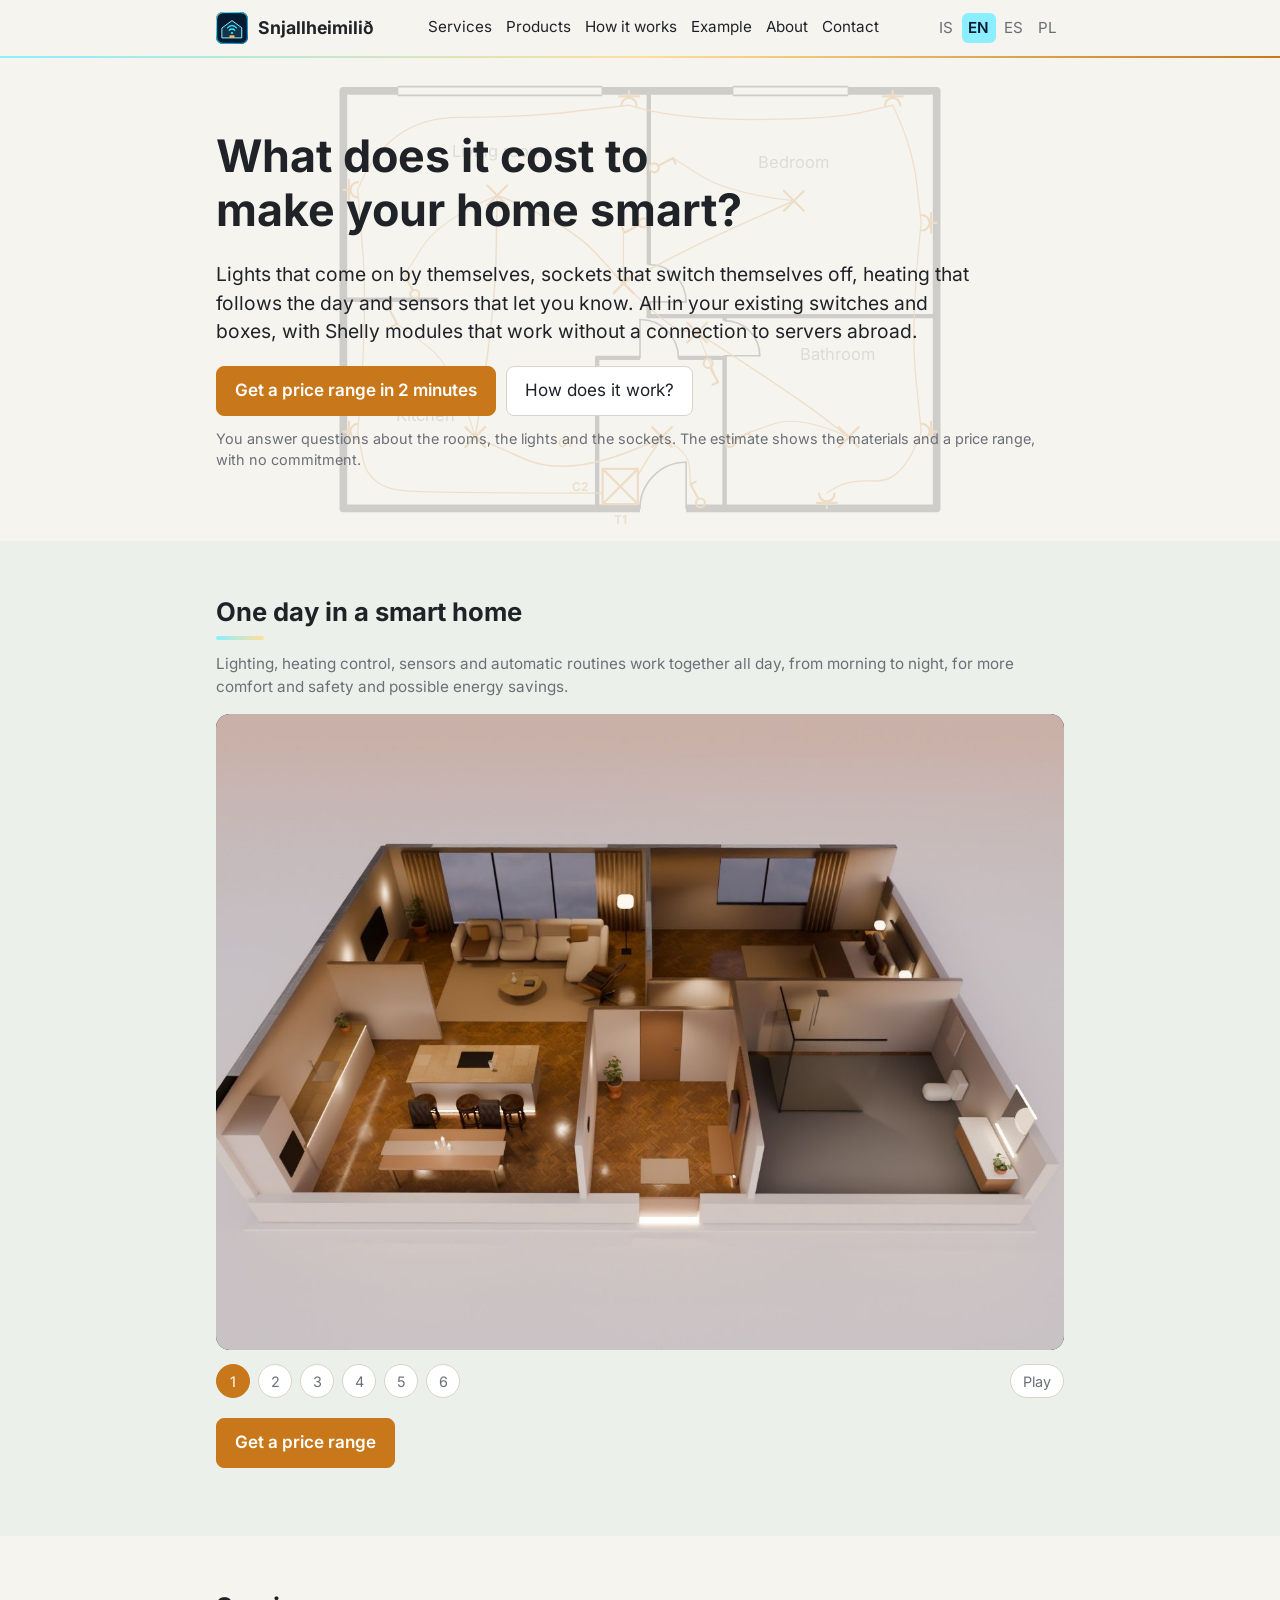
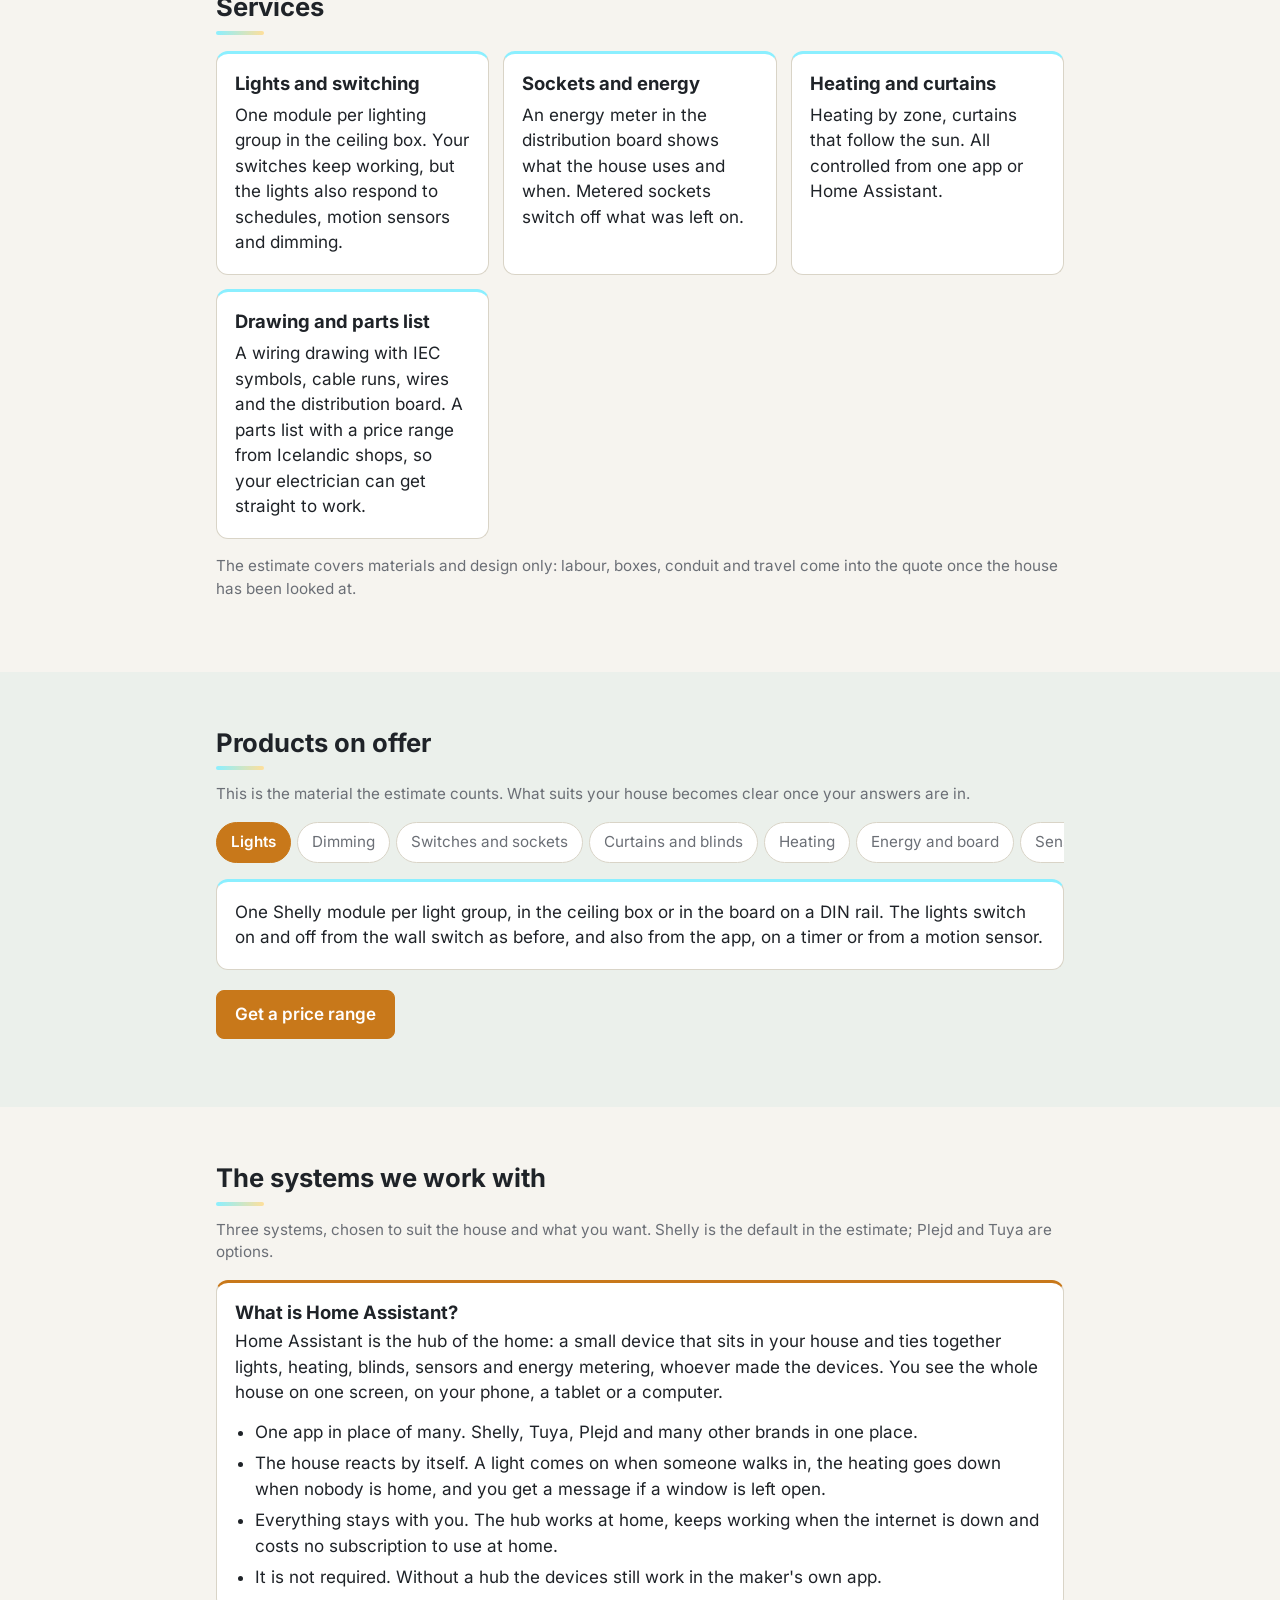
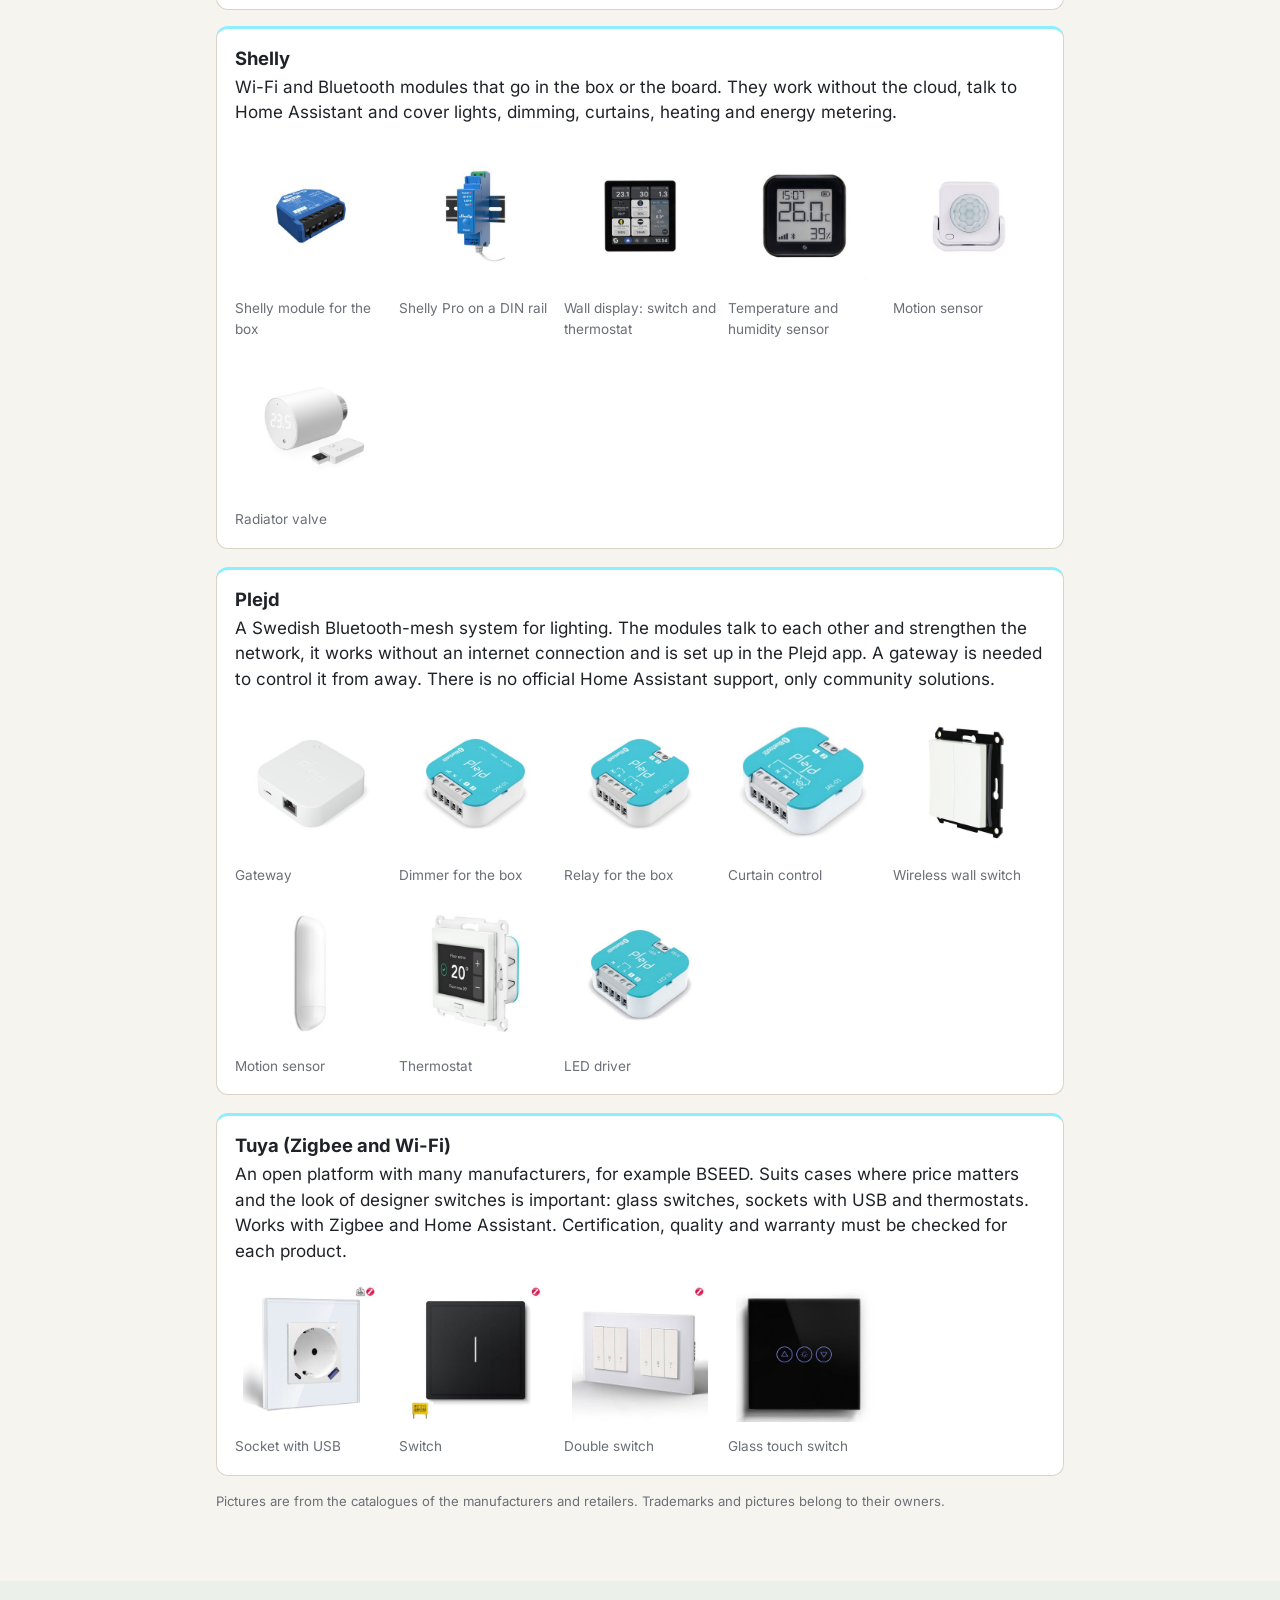
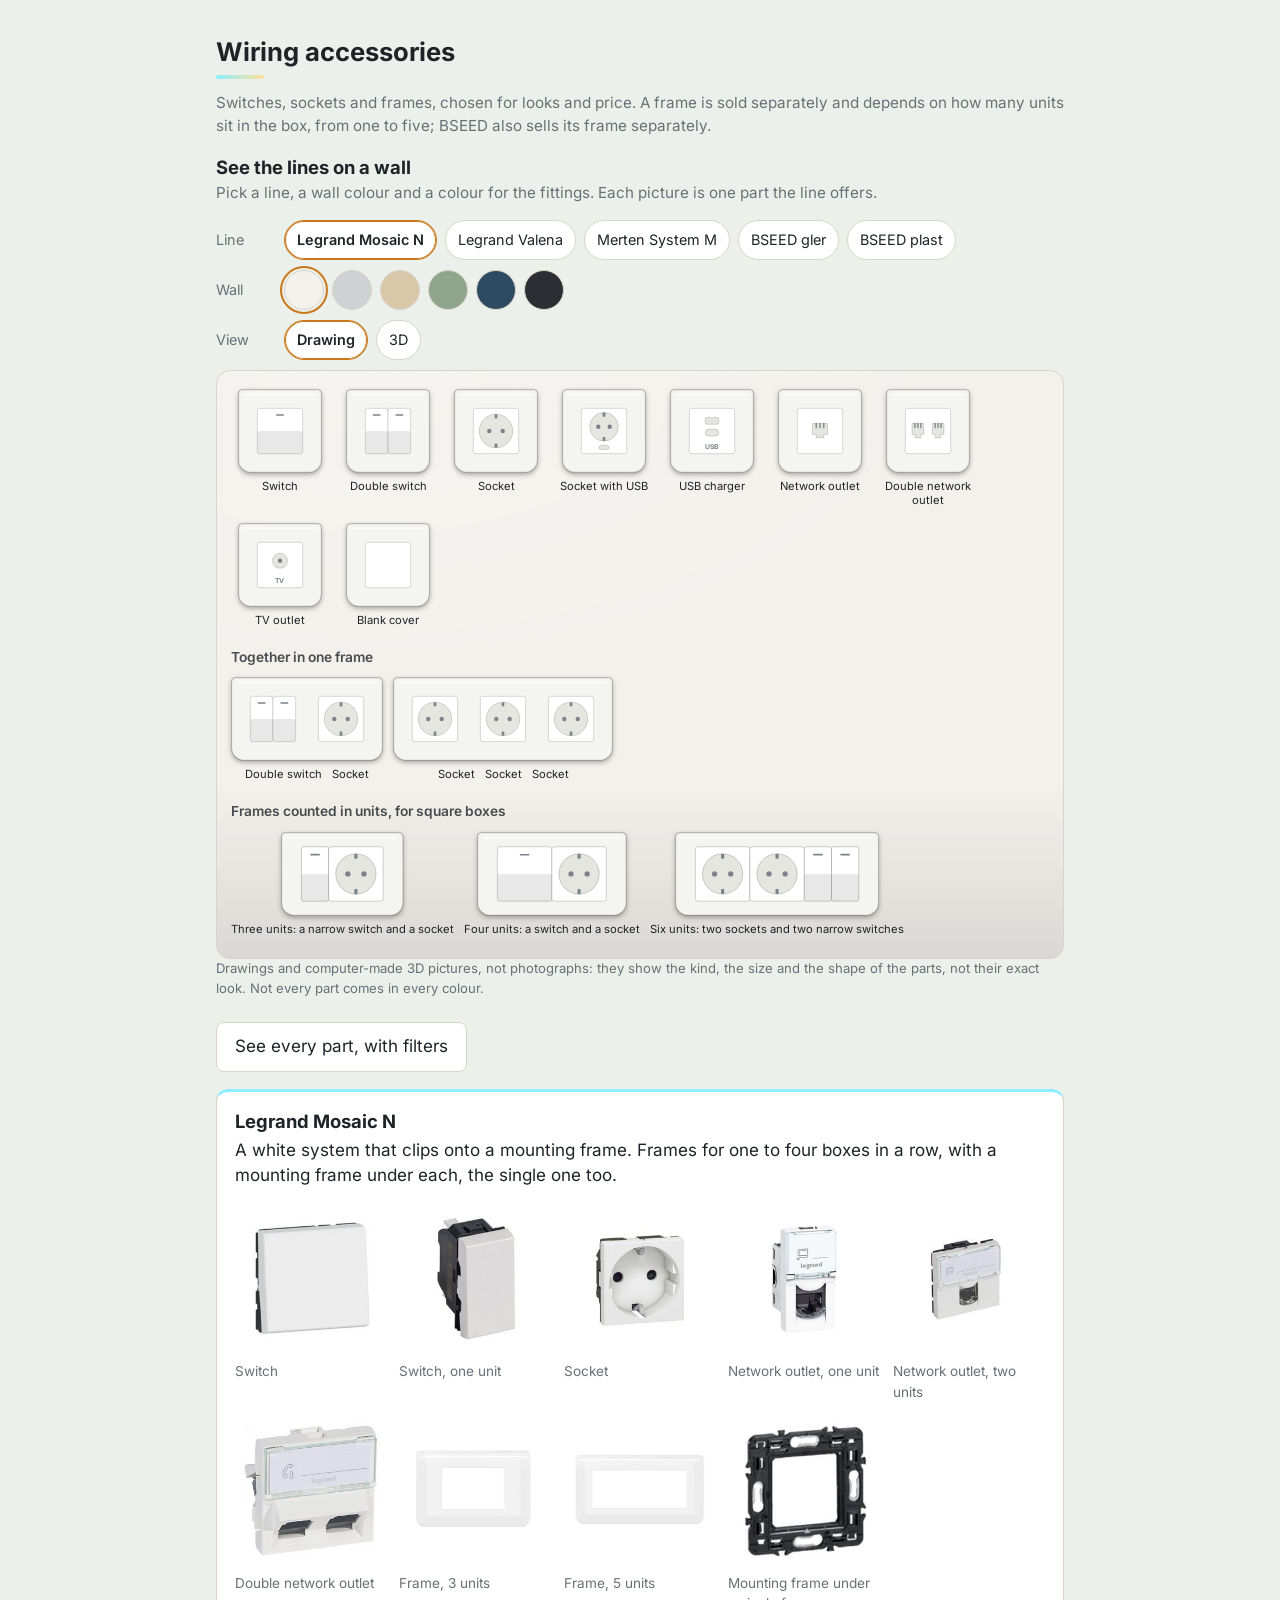
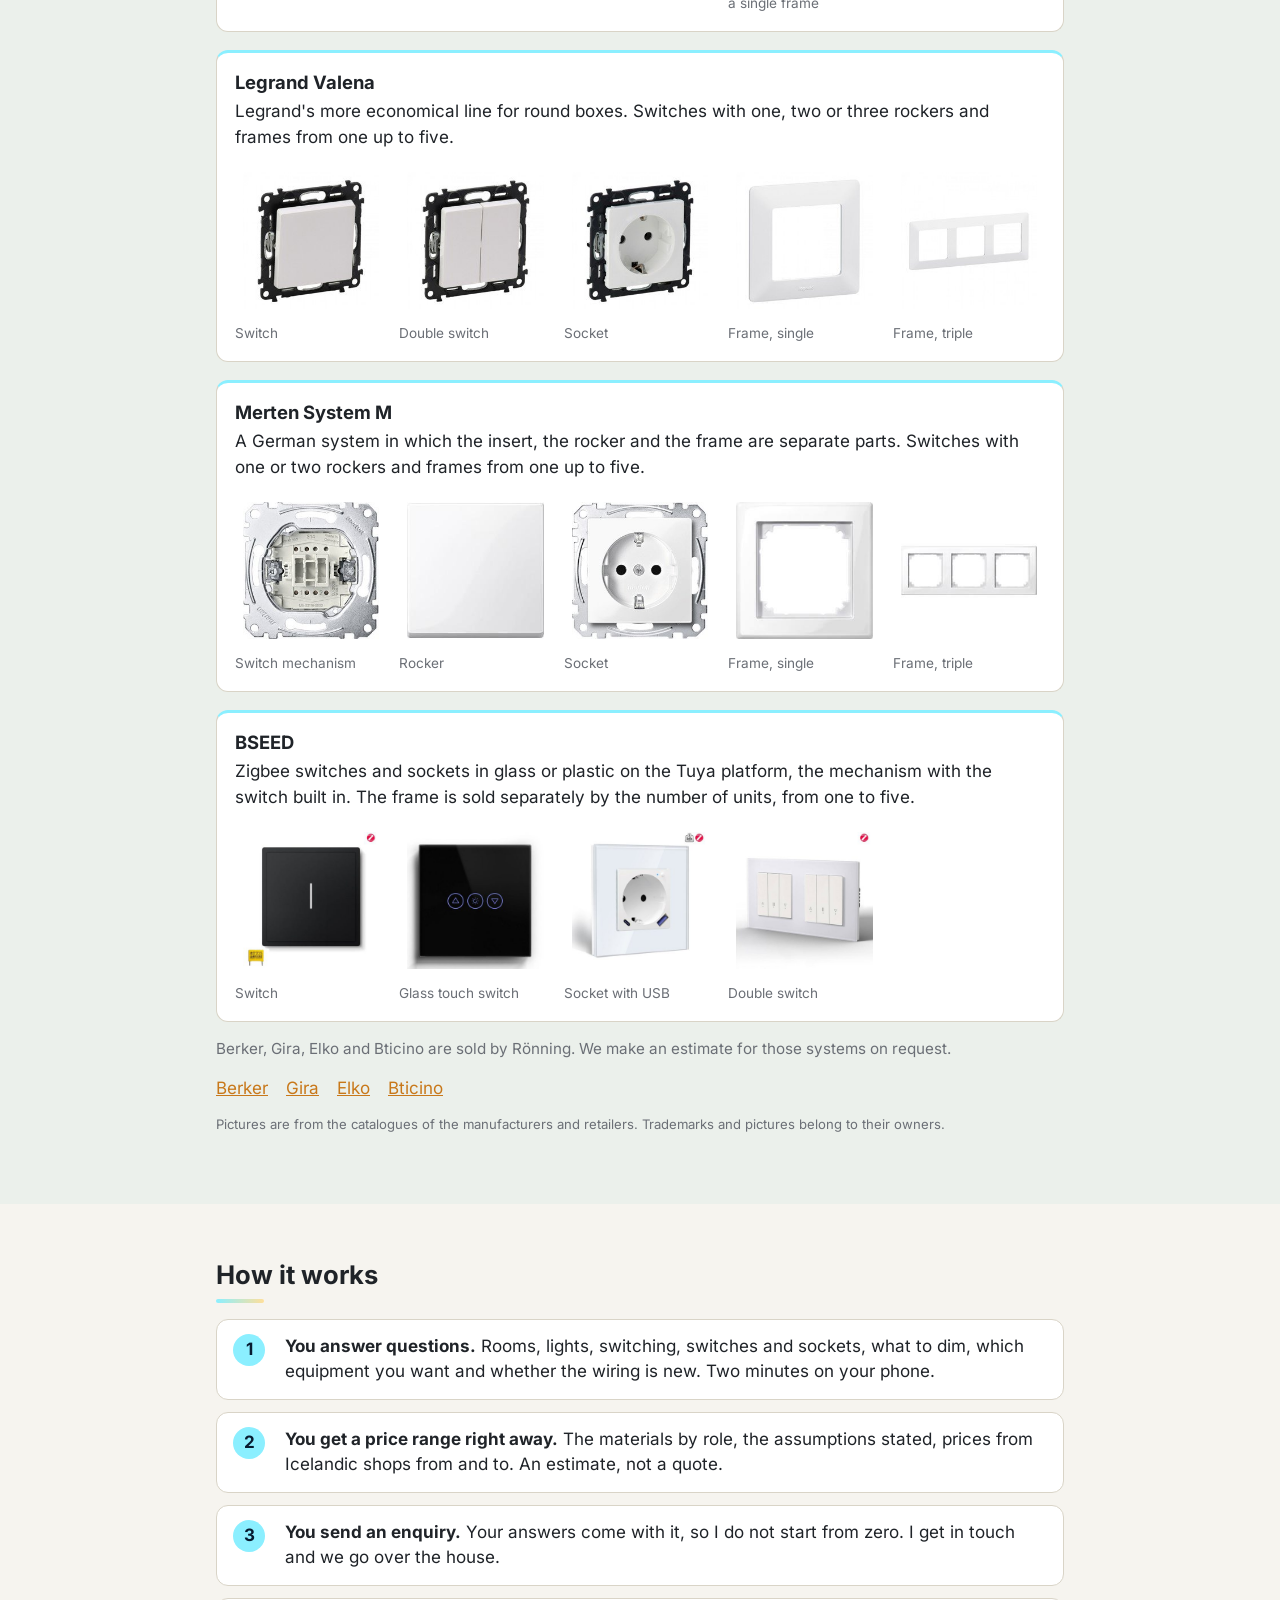
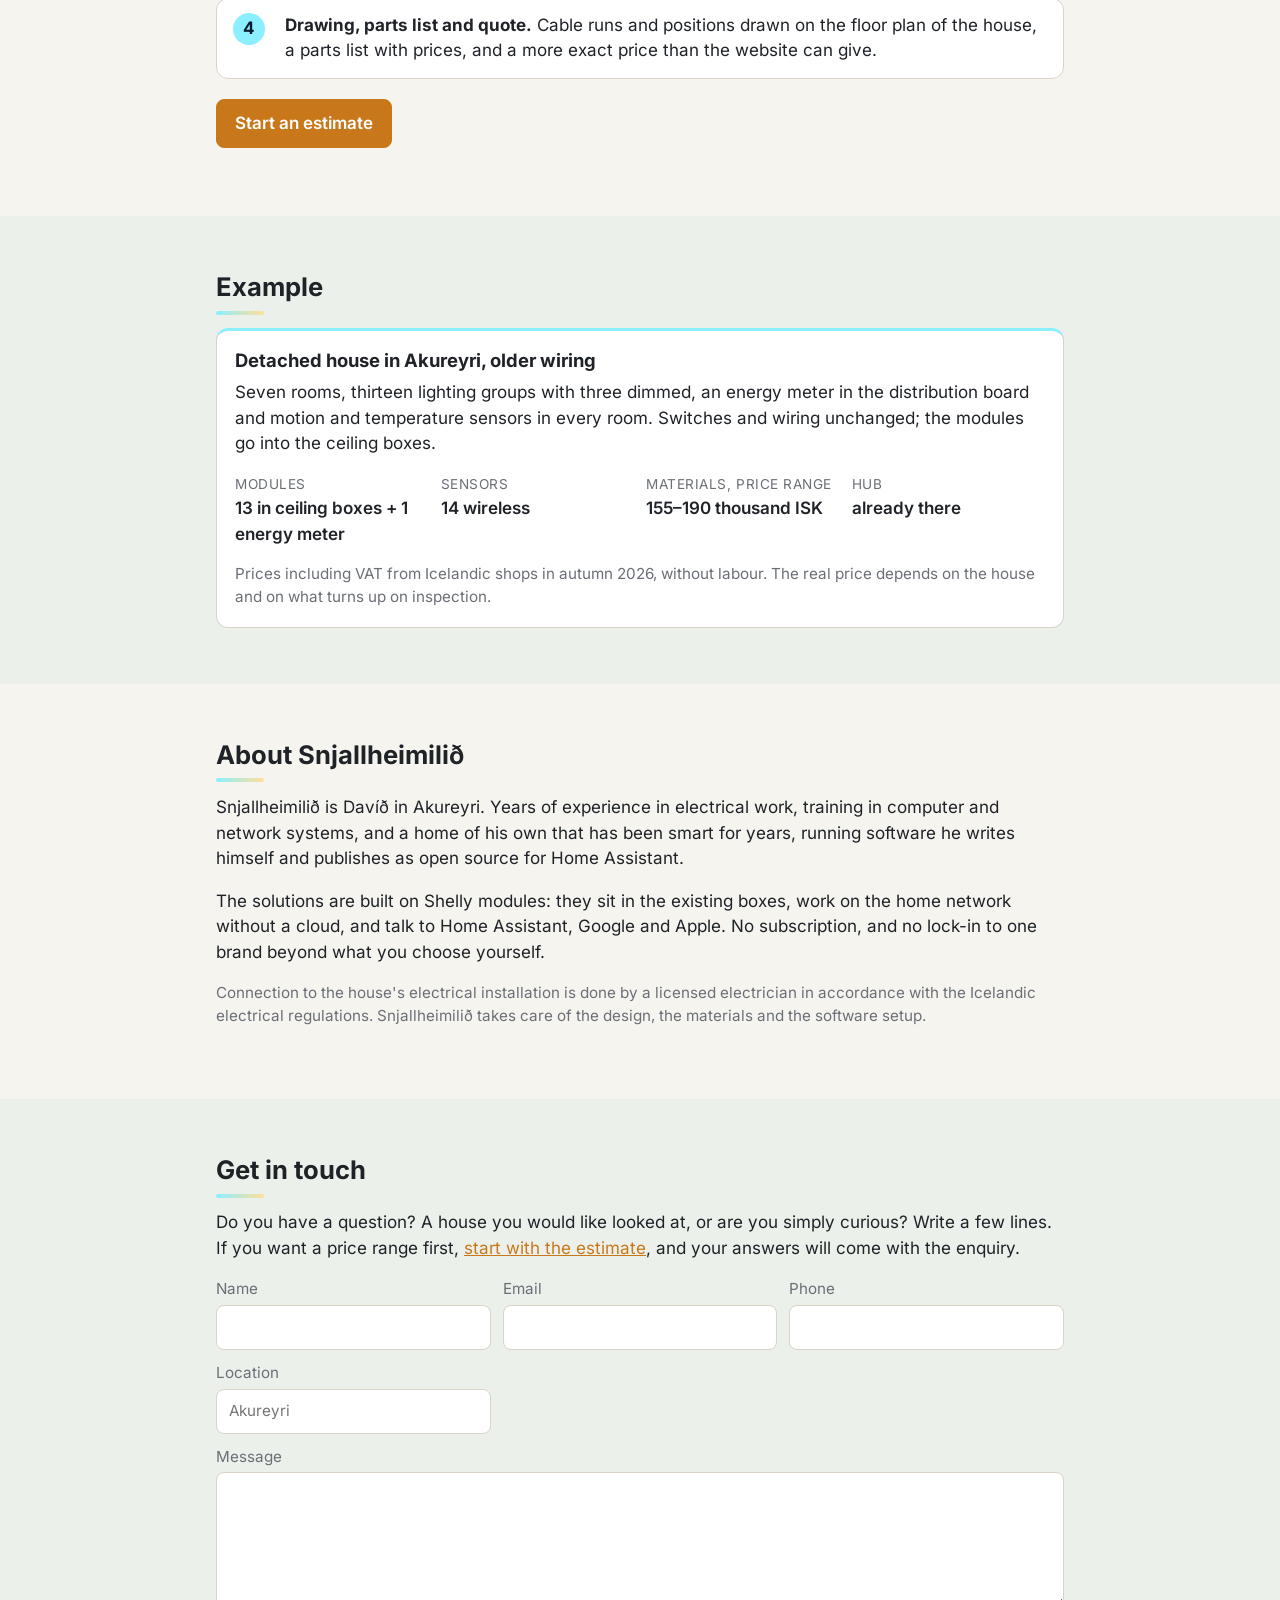
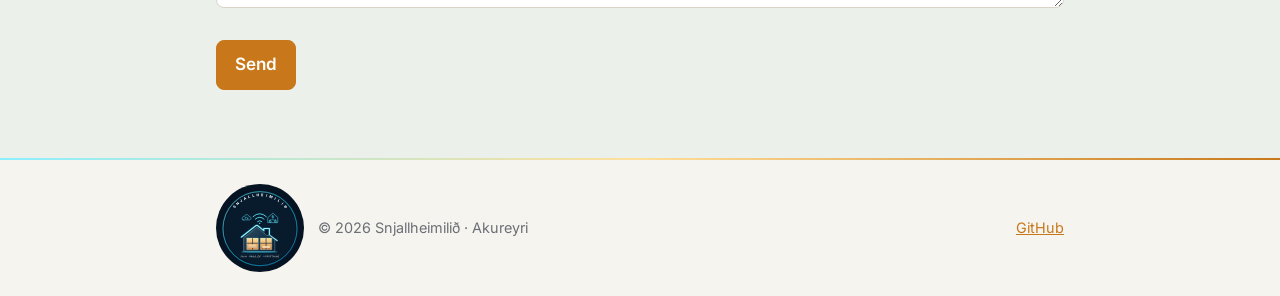
==== en/index.html @ b561b879 "Merge pull request #4 from TheIcelandicguy/feat/product-page A product page: every part of the fitti" ====
<!doctype html>
<html lang="en">
<head>
<meta charset="utf-8">
<meta name="viewport" content="width=device-width, initial-scale=1, viewport-fit=cover">
<title>Snjallheimilið – smart homes in Akureyri</title>
<meta name="description" content="Snjallheimilið: lights, sockets, heating and sensors that work together. Answer a few questions and get a price range for the materials right away; drawing, parts list and quote to follow.">
<meta property="og:title" content="Snjallheimilið">
<meta property="og:description" content="What does a smart home cost? Get a price range for the materials in two minutes.">
<meta property="og:type" content="website">
<link rel="alternate" hreflang="is" href="https://xn--snjallheimili-gkb.is/">
<link rel="alternate" hreflang="en" href="https://xn--snjallheimili-gkb.is/en/">
<link rel="alternate" hreflang="es" href="https://xn--snjallheimili-gkb.is/es/">
<link rel="alternate" hreflang="pl" href="https://xn--snjallheimili-gkb.is/pl/">
<link rel="alternate" hreflang="x-default" href="https://xn--snjallheimili-gkb.is/">
<link rel="icon" href="../favicon.svg" type="image/svg+xml">
<link rel="apple-touch-icon" href="../img/apple-touch-icon.png">
<link rel="preload" href="../fonts/inter.woff2" as="font" type="font/woff2" crossorigin>
<link rel="stylesheet" href="../site.css">
</head>
<body>
<header class="top">
  <div class="wrap bar">
    <a class="brand" href="#"><img src="../favicon.svg" width="32" height="32" alt="">Snjallheimilið</a>
    <nav>
      <a href="#thjonusta">Services</a>
      <a href="#vorur">Products</a>
      <a href="#ferli">How it works</a>
      <a href="#daemi">Example</a>
      <a href="#um">About</a>
      <a href="#samband">Contact</a>
    </nav>
    <nav class="lang" aria-label="Language"><a href="../" lang="is" title="Íslenska">IS</a><a href="../en/" lang="en" title="English">EN</a><a href="../es/" lang="es" title="Español">ES</a><a href="../pl/" lang="pl" title="Polski">PL</a></nav>
  </div>
</header>

<main>
<section class="hero">
  <svg class="intro" viewBox="0 0 600 440" preserveAspectRatio="xMidYMid meet" aria-hidden="true" focusable="false">
    <path class="w o" d="M30 30H570V410H30Z"/>
    <path class="w i" d="M308 30V235"/>
    <path class="w i" d="M308 235H570"/>
    <path class="w i" d="M30 220H115"/>
    <path class="w i" d="M261 410V273"/>
    <path class="w i" d="M261 273H377"/>
    <path class="w i" d="M377 410V235"/>
    <path class="cut" d="M80 30H265"/>
    <path class="win" d="M80 26H265M80 34H265"/>
    <path class="cut" d="M385 30H489"/>
    <path class="win" d="M385 26H489M385 34H489"/>
    <path class="cut" d="M300 410H342"/>
    <path class="door" d="M342 410V368"/>
    <path class="door" d="M342 368A42 42 0 0 0 300 410"/>
    <path class="cut" d="M300 273H335"/>
    <path class="door" d="M300 273V238"/>
    <path class="door" d="M300 238A35 35 0 0 1 335 273"/>
    <path class="cut" d="M308 188V222"/>
    <path class="door" d="M308 222H342"/>
    <path class="door" d="M342 222A34 34 0 0 0 308 188"/>
    <path class="cut" d="M377 239V271"/>
    <path class="door" d="M377 271H409"/>
    <path class="door" d="M409 271A32 32 0 0 0 377 239"/>
    <text class="rn" x="170" y="90">Living room</text>
    <text class="rn" x="105" y="330">Kitchen</text>
    <text class="rn" x="440" y="100">Bedroom</text>
    <text class="rn" x="480" y="275">Bathroom</text>
    <text class="rn" x="318" y="305">Hall</text>
    <path class="e" d="M266 374H298V406H266ZM266 374L298 406M298 374L266 406"/>
    <text class="gr" x="282" y="424">T1</text>
    <text class="gr" x="232" y="354">C1</text>
    <path class="run" d="M298 380Q306 366 313 356L320 345"/>
    <path class="e" d="M311 336L329 354M329 336L311 354"/>
    <path class="run s" d="M320 345Q344 358 345 372L346 387"/>
    <path class="e" d="M355 405m-4.05 0a4.05 4.05 0 1 0 8.1 0a4.05 4.05 0 1 0 -8.1 0M353.2 401.4L346.0 387.9L350.9 385.6"/>
    <path class="run" d="M320 345Q240 385 195 365L150 345"/>
    <path class="e" d="M141 336L159 354M159 336L141 354"/>
    <path class="run s" d="M150 345Q132 281 106 262L79 242"/>
    <path class="e" d="M70 225m-4.05 0a4.05 4.05 0 1 0 8.1 0a4.05 4.05 0 1 0 -8.1 0M71.8 228.6L79.0 242.1L74.0 244.3"/>
    <path class="run" d="M150 345Q168 235 169 180L170 125"/>
    <path class="e" d="M161 116L179 134M179 116L161 134"/>
    <path class="run s" d="M170 125Q117 148 102 172L86 197"/>
    <path class="e" d="M95 215m-4.05 0a4.05 4.05 0 1 0 8.1 0a4.05 4.05 0 1 0 -8.1 0M93.2 211.4L86.0 197.9L91.0 195.7"/>
    <path class="run" d="M170 125Q235 150 260 178L285 205"/>
    <path class="e" d="M276 196L294 214M294 196L276 214"/>
    <path class="run s" d="M285 205L285 159"/>
    <path class="e" d="M303 150m-4.05 0a4.05 4.05 0 1 0 8.1 0a4.05 4.05 0 1 0 -8.1 0M299.4 151.8L285.9 159.0L283.6 154.1"/>
    <path class="run" d="M285 205Q335 178 365 164Q395 150 418 140L440 130"/>
    <path class="e" d="M431 121L449 139M449 121L431 139"/>
    <path class="run s" d="M440 130Q380 123 355 107L330 91"/>
    <path class="e" d="M313 100m-4.05 0a4.05 4.05 0 1 0 8.1 0a4.05 4.05 0 1 0 -8.1 0M316.6 98.2L330.1 91.0L332.4 96.0"/>
    <path class="run" d="M285 205Q325 245 338 248L352 250"/>
    <path class="e" d="M343 241L361 259M361 241L343 259"/>
    <path class="run s" d="M352 250L371 295"/>
    <path class="e" d="M362 278m-4.05 0a4.05 4.05 0 1 0 8.1 0a4.05 4.05 0 1 0 -8.1 0M363.8 281.6L371.0 295.1L366.1 297.4"/>
    <path class="run" d="M352 250Q430 300 460 322L490 345"/>
    <path class="e" d="M481 336L499 354M499 336L481 354"/>
    <path class="run s" d="M490 345Q445 325 422 333L399 341"/>
    <path class="e" d="M382 350m-4.05 0a4.05 4.05 0 1 0 8.1 0a4.05 4.05 0 1 0 -8.1 0M385.6 348.2L399.1 341.0L401.4 345.9"/>
    <text class="gr" x="246" y="394">C2</text>
    <path class="run k" d="M266 396Q120 396 87 394Q54 392 48 366L43 340"/>
    <path class="e" d="M30 340L35 340M35.0 330.9L35.0 349.1M43.4 333.0A7 7 0 0 0 43.4 347.0"/>
    <path class="run k" d="M43 340Q52 240 48 180L43 120"/>
    <path class="e" d="M30 120L35 120M35.0 110.9L35.0 129.1M43.4 113.0A7 7 0 0 0 43.4 127.0"/>
    <path class="run k" d="M43 120Q70 54 135 54Q200 54 245 48L290 43"/>
    <path class="e" d="M290 30L290 35M299.1 35.0L280.9 35.0M297.0 43.4A7 7 0 0 0 283.0 43.4"/>
    <path class="run k" d="M290 43Q330 56 400 56Q470 56 500 50L530 43"/>
    <path class="e" d="M530 30L530 35M539.1 35.0L520.9 35.0M537.0 43.4A7 7 0 0 0 523.0 43.4"/>
    <path class="run k" d="M530 43Q548 80 552 115L556 150"/>
    <path class="e" d="M570 150L565 150M565.0 159.1L565.0 140.9M556.6 157.0A7 7 0 0 0 556.6 143.0"/>
    <path class="run k" d="M556 150Q546 240 551 290L556 340"/>
    <path class="e" d="M570 340L565 340M565.0 349.1L565.0 330.9M556.6 347.0A7 7 0 0 0 556.6 333.0"/>
    <path class="run k" d="M556 340Q540 386 515 385Q490 384 480 390L470 396"/>
    <path class="e" d="M470 410L470 405M460.9 405.0L479.1 405.0M463.0 396.6A7 7 0 0 0 477.0 396.6"/>
  </svg>
  <div class="wrap">
    <h1>What does it cost to make your home smart?</h1>
    <p class="lede">Lights that come on by themselves, sockets that switch themselves off, heating that follows the day and sensors that let you know. All in your existing switches and boxes, with Shelly modules that work without a connection to servers abroad.</p>
    <div class="cta">
      <a class="btn primary" data-aetlun href="#">Get a price range in 2 minutes</a>
      <a class="btn" href="#dagur">How does it work?</a>
    </div>
    <p class="fine">You answer questions about the rooms, the lights and the sockets. The estimate shows the materials and a price range, with no commitment.</p>
  </div>
</section>

<section id="dagur" class="alt">
  <div class="wrap">
    <h2>One day in a smart home</h2>
    <p class="muted">Lighting, heating control, sensors and automatic routines work together all day, from morning to night, for more comfort and safety and possible energy savings.</p>
    <div class="dagur">
      <video src="../video/einn-dagur.en.mp4" poster="../img/einn-dagur.jpg" width="1280" height="960" muted playsinline loop preload="metadata" aria-label="A short film of one day in a smart home: the alarm clock rings and the kitchen light comes on, every light goes off when you leave, the floor heating keeps the house warm in the cold, the lights come on when you get home, the living room dims in the evening and the water sensor keeps watch at night."></video>
      <p class="dline" hidden><b></b> <span></span></p>
      <div class="dots" aria-label="Scenes">
        <button type="button" data-go="0" aria-label="The alarm rings">1</button><button type="button" data-go="13" aria-label="Leaving">2</button><button type="button" data-go="26" aria-label="Nobody home">3</button><button type="button" data-go="36" aria-label="Coming home">4</button><button type="button" data-go="46" aria-label="Evening comes">5</button><button type="button" data-go="55" aria-label="Night">6</button>
        <button type="button" class="play" data-play>Play</button>
      </div>
    </div>
    <div class="cta"><a class="btn primary" data-aetlun href="#">Get a price range</a></div>
  </div>
</section>

<section id="thjonusta">
  <div class="wrap">
    <h2>Services</h2>
    <div class="cards">
      <article class="card">
        <h3>Lights and switching</h3>
        <p>One module per lighting group in the ceiling box. Your switches keep working, but the lights also respond to schedules, motion sensors and dimming.</p>
      </article>
      <article class="card">
        <h3>Sockets and energy</h3>
        <p>An energy meter in the distribution board shows what the house uses and when. Metered sockets switch off what was left on.</p>
      </article>
      <article class="card">
        <h3>Heating and curtains</h3>
        <p>Heating by zone, curtains that follow the sun. All controlled from one app or Home Assistant.</p>
      </article>
      <article class="card">
        <h3>Drawing and parts list</h3>
        <p>A wiring drawing with IEC symbols, cable runs, wires and the distribution board. A parts list with a price range from Icelandic shops, so your electrician can get straight to work.</p>
      </article>
    </div>
    <p class="muted">The estimate covers materials and design only: labour, boxes, conduit and travel come into the quote once the house has been looked at.</p>
  </div>
</section>

<section id="vorur" class="alt">
  <div class="wrap">
    <h2>Products on offer</h2>
    <p class="muted">This is the material the estimate counts. What suits your house becomes clear once your answers are in.</p>
    <div class="vtabs">
      <div class="tablist" role="tablist" aria-label="Product categories"><button type="button" role="tab" id="t-ljos" aria-controls="p-ljos" aria-selected="true">Lights</button><button type="button" role="tab" id="t-dimmun" aria-controls="p-dimmun">Dimming</button><button type="button" role="tab" id="t-rofar" aria-controls="p-rofar">Switches and sockets</button><button type="button" role="tab" id="t-gluggatjold" aria-controls="p-gluggatjold">Curtains and blinds</button><button type="button" role="tab" id="t-hiti" aria-controls="p-hiti">Heating</button><button type="button" role="tab" id="t-orka" aria-controls="p-orka">Energy and board</button><button type="button" role="tab" id="t-skynjarar" aria-controls="p-skynjarar">Sensors</button><button type="button" role="tab" id="t-led" aria-controls="p-led">LED strips</button><button type="button" role="tab" id="t-stjorn" aria-controls="p-stjorn">Hub</button></div>
      <div role="tabpanel" id="p-ljos" aria-labelledby="t-ljos" class="panel"><p>One Shelly module per light group, in the ceiling box or in the board on a DIN rail. The lights switch on and off from the wall switch as before, and also from the app, on a timer or from a motion sensor.</p></div>
      <div role="tabpanel" id="p-dimmun" aria-labelledby="t-dimmun" class="panel"><p>A dimmer for each dimmed light group, in the ceiling box, or in the board where two groups share one module. An ordinary rocker switch only switches on and off, so dimmed groups get a spring-return push button: hold it to dim.</p></div>
      <div role="tabpanel" id="p-rofar" aria-labelledby="t-rofar" class="panel"><p>Existing switches and sockets are kept where that suits. New switches and sockets are quality designer fittings with rocker and frame. A wireless button or a Shelly i4 in the switch box switches without an extra wire.</p></div>
      <div role="tabpanel" id="p-gluggatjold" aria-labelledby="t-gluggatjold" class="panel"><p>One module per motorised window. The curtains move by time or scene and can also be controlled in the app.</p></div>
      <div role="tabpanel" id="p-hiti" aria-labelledby="t-hiti" class="panel"><p>One module per heating zone, radiators or floor heating, and a thermostat in each zone: a Bluetooth temperature and humidity sensor, or a Shelly wall display, which is both a switch and a thermostat.</p></div>
      <div role="tabpanel" id="p-orka" aria-labelledby="t-orka" class="panel"><p>An energy meter in the board shows the house's consumption. The board can also hold Shelly Pro modules on a DIN rail and smart circuit breakers that can be switched off remotely and show the load. One breaker is counted per circuit.</p></div>
      <div role="tabpanel" id="p-skynjarar" aria-labelledby="t-skynjarar" class="panel"><p>Motion, temperature and humidity sensors in the rooms and sensors on the outer doors. They are wireless and talk Bluetooth to the nearest Shelly module or Bluetooth gateway.</p></div>
      <div role="tabpanel" id="p-led" aria-labelledby="t-led" class="panel"><p>COB strips in RGB, RGB with tunable white or tunable white (CCT), with a driver and a controller that handles the colours. The strips are drawn as linear lights on the plan and counted per metre.</p></div>
      <div role="tabpanel" id="p-stjorn" aria-labelledby="t-stjorn" class="panel"><p>Home Assistant, either as a small hub or a small computer, if you want everything in one place. Without a hub the modules work in the Shelly app.</p></div>
    </div>
    <div class="cta"><a class="btn primary" data-aetlun href="#">Get a price range</a></div>
  </div>
</section>

<section id="kerfi">
  <div class="wrap">
    <h2>The systems we work with</h2>
    <p class="muted">Three systems, chosen to suit the house and what you want. Shelly is the default in the estimate; Plejd and Tuya are options.</p>
    <div class="sys ha" id="home-assistant"><h3>What is Home Assistant?</h3><p>Home Assistant is the hub of the home: a small device that sits in your house and ties together lights, heating, blinds, sensors and energy metering, whoever made the devices. You see the whole house on one screen, on your phone, a tablet or a computer.</p><ul class="points"><li>One app in place of many. Shelly, Tuya, Plejd and many other brands in one place.</li><li>The house reacts by itself. A light comes on when someone walks in, the heating goes down when nobody is home, and you get a message if a window is left open.</li><li>Everything stays with you. The hub works at home, keeps working when the internet is down and costs no subscription to use at home.</li><li>It is not required. Without a hub the devices still work in the maker's own app.</li></ul></div>
    <div class="systems">
    <div class="sys"><h3>Shelly</h3><p>Wi-Fi and Bluetooth modules that go in the box or the board. They work without the cloud, talk to Home Assistant and cover lights, dimming, curtains, heating and energy metering.</p><div class="pgrid"><figure class="pfig"><div class="pimg"><img src="../img/products/shelly/relay.jpg" width="180" height="180" loading="lazy" alt="Shelly module for the box"></div><figcaption>Shelly module for the box</figcaption></figure><figure class="pfig"><div class="pimg"><img src="../img/products/shelly/pro.jpg" width="180" height="180" loading="lazy" alt="Shelly Pro on a DIN rail"></div><figcaption>Shelly Pro on a DIN rail</figcaption></figure><figure class="pfig"><div class="pimg"><img src="../img/products/shelly/display.jpg" width="180" height="180" loading="lazy" alt="Wall display: switch and thermostat"></div><figcaption>Wall display: switch and thermostat</figcaption></figure><figure class="pfig"><div class="pimg"><img src="../img/products/shelly/ht.jpg" width="180" height="180" loading="lazy" alt="Temperature and humidity sensor"></div><figcaption>Temperature and humidity sensor</figcaption></figure><figure class="pfig"><div class="pimg"><img src="../img/products/shelly/motion.jpg" width="180" height="180" loading="lazy" alt="Motion sensor"></div><figcaption>Motion sensor</figcaption></figure><figure class="pfig"><div class="pimg"><img src="../img/products/shelly/trv.jpg" width="180" height="180" loading="lazy" alt="Radiator valve"></div><figcaption>Radiator valve</figcaption></figure></div></div>
    <div class="sys"><h3>Plejd</h3><p>A Swedish Bluetooth-mesh system for lighting. The modules talk to each other and strengthen the network, it works without an internet connection and is set up in the Plejd app. A gateway is needed to control it from away. There is no official Home Assistant support, only community solutions.</p><div class="pgrid"><figure class="pfig"><div class="pimg"><img src="../img/products/plejd/gwy.jpg" width="180" height="180" loading="lazy" alt="Gateway"></div><figcaption>Gateway</figcaption></figure><figure class="pfig"><div class="pimg"><img src="../img/products/plejd/dim.jpg" width="180" height="180" loading="lazy" alt="Dimmer for the box"></div><figcaption>Dimmer for the box</figcaption></figure><figure class="pfig"><div class="pimg"><img src="../img/products/plejd/rel.jpg" width="180" height="180" loading="lazy" alt="Relay for the box"></div><figcaption>Relay for the box</figcaption></figure><figure class="pfig"><div class="pimg"><img src="../img/products/plejd/jal.jpg" width="180" height="180" loading="lazy" alt="Curtain control"></div><figcaption>Curtain control</figcaption></figure><figure class="pfig"><div class="pimg"><img src="../img/products/plejd/wph.jpg" width="180" height="180" loading="lazy" alt="Wireless wall switch"></div><figcaption>Wireless wall switch</figcaption></figure><figure class="pfig"><div class="pimg"><img src="../img/products/plejd/wms.jpg" width="180" height="180" loading="lazy" alt="Motion sensor"></div><figcaption>Motion sensor</figcaption></figure><figure class="pfig"><div class="pimg"><img src="../img/products/plejd/trm.jpg" width="180" height="180" loading="lazy" alt="Thermostat"></div><figcaption>Thermostat</figcaption></figure><figure class="pfig"><div class="pimg"><img src="../img/products/plejd/led.jpg" width="180" height="180" loading="lazy" alt="LED driver"></div><figcaption>LED driver</figcaption></figure></div></div>
    <div class="sys"><h3>Tuya (Zigbee and Wi-Fi)</h3><p>An open platform with many manufacturers, for example BSEED. Suits cases where price matters and the look of designer switches is important: glass switches, sockets with USB and thermostats. Works with Zigbee and Home Assistant. Certification, quality and warranty must be checked for each product.</p><div class="pgrid"><figure class="pfig"><div class="pimg"><img src="../img/products/tuya/socket.jpg" width="180" height="180" loading="lazy" alt="Socket with USB"></div><figcaption>Socket with USB</figcaption></figure><figure class="pfig"><div class="pimg"><img src="../img/products/tuya/touch.jpg" width="180" height="180" loading="lazy" alt="Switch"></div><figcaption>Switch</figcaption></figure><figure class="pfig"><div class="pimg"><img src="../img/products/tuya/curtain.jpg" width="180" height="180" loading="lazy" alt="Double switch"></div><figcaption>Double switch</figcaption></figure><figure class="pfig"><div class="pimg"><img src="../img/products/tuya/dim.jpg" width="180" height="180" loading="lazy" alt="Glass touch switch"></div><figcaption>Glass touch switch</figcaption></figure></div></div>
    </div>
    <p class="muted small">Pictures are from the catalogues of the manufacturers and retailers. Trademarks and pictures belong to their owners.</p>
  </div>
</section>

<section id="innlagnaefni" class="alt">
  <div class="wrap">
    <h2>Wiring accessories</h2>
    <p class="muted">Switches, sockets and frames, chosen for looks and price. A frame is sold separately and depends on how many units sit in the box, from one to five; BSEED also sells its frame separately.</p>
    <!-- lines-view:start (written by tools/lines_view.py, do not edit by hand) -->
    <div class="lv" data-line="mosaic" data-fit="white">
      <h3>See the lines on a wall</h3><p class="muted">Pick a line, a wall colour and a colour for the fittings. Each picture is one part the line offers.</p>
      <div class="lv-bar"><span class="lv-lab">Line</span><button type="button" class="lv-tab" data-line="mosaic" data-fits="white" aria-pressed="true">Legrand Mosaic N</button><button type="button" class="lv-tab" data-line="valena" data-fits="white" aria-pressed="false">Legrand Valena</button><button type="button" class="lv-tab" data-line="merten" data-fits="white" aria-pressed="false">Merten System M</button><button type="button" class="lv-tab" data-line="bseed_glass" data-fits="white black grey gold" aria-pressed="false">BSEED gler</button><button type="button" class="lv-tab" data-line="bseed_plastic" data-fits="white black grey gold" aria-pressed="false">BSEED plast</button></div>
      <div class="lv-bar"><span class="lv-lab">Wall</span><button type="button" class="lv-sw" data-wall="#f3f1ec" style="--c:#f3f1ec" aria-label="White wall" title="White wall" aria-pressed="true"></button><button type="button" class="lv-sw" data-wall="#cfd2d4" style="--c:#cfd2d4" aria-label="Light grey wall" title="Light grey wall" aria-pressed="false"></button><button type="button" class="lv-sw" data-wall="#d8c7a8" style="--c:#d8c7a8" aria-label="Sand-coloured wall" title="Sand-coloured wall" aria-pressed="false"></button><button type="button" class="lv-sw" data-wall="#8fa58c" style="--c:#8fa58c" aria-label="Green wall" title="Green wall" aria-pressed="false"></button><button type="button" class="lv-sw" data-wall="#2f4a63" style="--c:#2f4a63" aria-label="Blue wall" title="Blue wall" aria-pressed="false"></button><button type="button" class="lv-sw" data-wall="#2b2e33" style="--c:#2b2e33" aria-label="Dark wall" title="Dark wall" aria-pressed="false"></button></div>
      <div class="lv-bar lv-fits"><span class="lv-lab">Colour</span><button type="button" class="lv-fit" data-fit="white" aria-pressed="true">White</button><button type="button" class="lv-fit" data-fit="black" aria-pressed="false">Black</button><button type="button" class="lv-fit" data-fit="grey" aria-pressed="false">Grey</button><button type="button" class="lv-fit" data-fit="gold" aria-pressed="false">Gold</button></div>
      <div class="lv-bar lv-modes"><span class="lv-lab">View</span><button type="button" class="lv-mode" data-mode="draw" aria-pressed="true">Drawing</button><button type="button" class="lv-mode" data-mode="3d" aria-pressed="false">3D</button></div>
      <div class="lv-wall">
        <div class="lv-set" data-set="mosaic"><h4>Legrand Mosaic N</h4><figure class="lv-hero"><img alt="Legrand Mosaic N" data-src="../img/lines3d/hero-mosaic.webp" width="1400" height="800" decoding="async"><figcaption>Close-up, computer-made</figcaption></figure><div class="lv-grid"><figure class="lv-fig" style="--n:1"><svg class="lv-svg" viewBox="0 0 74 74" style="--n:1" aria-hidden="true"><path class="plate" d="M4 .5H70A4 4 0 0 1 73.5 4V63A11 11 0 0 1 63 73.5H11A11 11 0 0 1 .5 63V4A4 4 0 0 1 4 .5Z"/><path class="band" d="M6 5H68"/><g transform="translate(7 1)"><g class="cell"><g class="rock"><rect class="k" x="3.0" y="9" width="54.0" height="54" rx="2.5"/><rect class="sh a" x="3.0" y="9" width="54.0" height="27" rx="2.5"/><rect class="sh b" x="3.0" y="36" width="54.0" height="27" rx="2.5"/><line class="i" x1="26.0" y1="17" x2="34.0" y2="17"/></g></g></g></svg><img class="lv-pic" alt="" data-file="sw1" width="424" height="424" style="--k:1.293" decoding="async"><figcaption>Switch</figcaption></figure><figure class="lv-fig" style="--n:1"><svg class="lv-svg" viewBox="0 0 74 74" style="--n:1" aria-hidden="true"><path class="plate" d="M4 .5H70A4 4 0 0 1 73.5 4V63A11 11 0 0 1 63 73.5H11A11 11 0 0 1 .5 63V4A4 4 0 0 1 4 .5Z"/><path class="band" d="M6 5H68"/><g transform="translate(7 1)"><g class="cell"><g class="rock"><rect class="k" x="3.0" y="9" width="27.0" height="54" rx="2.5"/><rect class="sh a" x="3.0" y="9" width="27.0" height="27" rx="2.5"/><rect class="sh b" x="3.0" y="36" width="27.0" height="27" rx="2.5"/><line class="i" x1="12.5" y1="17" x2="20.5" y2="17"/></g><g class="rock"><rect class="k" x="30.0" y="9" width="27.0" height="54" rx="2.5"/><rect class="sh a" x="30.0" y="9" width="27.0" height="27" rx="2.5"/><rect class="sh b" x="30.0" y="36" width="27.0" height="27" rx="2.5"/><line class="i" x1="39.5" y1="17" x2="47.5" y2="17"/></g></g></g></svg><img class="lv-pic" alt="" data-file="sw2" width="424" height="424" style="--k:1.293" decoding="async"><figcaption>Double switch</figcaption></figure><figure class="lv-fig" style="--n:1"><svg class="lv-svg" viewBox="0 0 74 74" style="--n:1" aria-hidden="true"><path class="plate" d="M4 .5H70A4 4 0 0 1 73.5 4V63A11 11 0 0 1 63 73.5H11A11 11 0 0 1 .5 63V4A4 4 0 0 1 4 .5Z"/><path class="band" d="M6 5H68"/><g transform="translate(7 1)"><g class="cell"><rect class="k" x="3" y="9" width="54" height="54" rx="2.5"/><circle class="d" cx="30.0" cy="36" r="20"/><circle class="f" cx="22.0" cy="36" r="2.6"/><circle class="f" cx="38.0" cy="36" r="2.6"/><rect class="f" x="28.4" y="16" width="3.2" height="5" rx="1"/><rect class="f" x="28.4" y="51" width="3.2" height="5" rx="1"/></g></g></svg><img class="lv-pic" alt="" data-file="socket" width="424" height="424" style="--k:1.293" decoding="async"><figcaption>Socket</figcaption></figure><figure class="lv-fig" style="--n:1"><svg class="lv-svg" viewBox="0 0 74 74" style="--n:1" aria-hidden="true"><path class="plate" d="M4 .5H70A4 4 0 0 1 73.5 4V63A11 11 0 0 1 63 73.5H11A11 11 0 0 1 .5 63V4A4 4 0 0 1 4 .5Z"/><path class="band" d="M6 5H68"/><g transform="translate(7 1)"><g class="cell"><rect class="k" x="3" y="9" width="54" height="54" rx="2.5"/><circle class="d" cx="30.0" cy="31" r="17"/><circle class="f" cx="23.2" cy="31" r="2.6"/><circle class="f" cx="36.8" cy="31" r="2.6"/><rect class="f" x="28.4" y="14" width="3.2" height="5" rx="1"/><rect class="f" x="28.4" y="43" width="3.2" height="5" rx="1"/><rect class="d" x="24.0" y="53" width="12" height="5" rx="2.5"/></g></g></svg><img class="lv-pic" alt="" data-file="socket_usb" width="424" height="424" style="--k:1.293" decoding="async"><figcaption>Socket with USB</figcaption></figure><figure class="lv-fig" style="--n:1"><svg class="lv-svg" viewBox="0 0 74 74" style="--n:1" aria-hidden="true"><path class="plate" d="M4 .5H70A4 4 0 0 1 73.5 4V63A11 11 0 0 1 63 73.5H11A11 11 0 0 1 .5 63V4A4 4 0 0 1 4 .5Z"/><path class="band" d="M6 5H68"/><g transform="translate(7 1)"><g class="cell"><rect class="k" x="3" y="9" width="54" height="54" rx="2.5"/><rect class="d" x="22.0" y="20" width="16" height="8" rx="1.5"/><rect class="d" x="22.0" y="34" width="16" height="8" rx="4"/><text class="f" x="30.0" y="57" text-anchor="middle" font-size="8" font-weight="700">USB</text></g></g></svg><img class="lv-pic" alt="" data-file="usb" width="424" height="424" style="--k:1.293" decoding="async"><figcaption>USB charger</figcaption></figure><figure class="lv-fig" style="--n:1"><svg class="lv-svg" viewBox="0 0 74 74" style="--n:1" aria-hidden="true"><path class="plate" d="M4 .5H70A4 4 0 0 1 73.5 4V63A11 11 0 0 1 63 73.5H11A11 11 0 0 1 .5 63V4A4 4 0 0 1 4 .5Z"/><path class="band" d="M6 5H68"/><g transform="translate(7 1)"><g class="cell"><rect class="k" x="3" y="9" width="54" height="54" rx="2.5"/><path class="d" d="M21.0 27h18v13h-4.5v4h-9v-4h-4.5z"/><line class="i" x1="25.5" y1="27" x2="25.5" y2="32"/><line class="i" x1="30.0" y1="27" x2="30.0" y2="32"/><line class="i" x1="34.5" y1="27" x2="34.5" y2="32"/></g></g></svg><img class="lv-pic" alt="" data-file="net" width="424" height="424" style="--k:1.293" decoding="async"><figcaption>Network outlet</figcaption></figure><figure class="lv-fig" style="--n:1"><svg class="lv-svg" viewBox="0 0 74 74" style="--n:1" aria-hidden="true"><path class="plate" d="M4 .5H70A4 4 0 0 1 73.5 4V63A11 11 0 0 1 63 73.5H11A11 11 0 0 1 .5 63V4A4 4 0 0 1 4 .5Z"/><path class="band" d="M6 5H68"/><g transform="translate(7 1)"><g class="cell"><rect class="k" x="3" y="9" width="54" height="54" rx="2.5"/><path class="d" d="M11.0 27h14v13h-3.5v4h-7v-4h-3.5z"/><line class="i" x1="14.5" y1="27" x2="14.5" y2="32"/><line class="i" x1="18.0" y1="27" x2="18.0" y2="32"/><line class="i" x1="21.5" y1="27" x2="21.5" y2="32"/><path class="d" d="M35.0 27h14v13h-3.5v4h-7v-4h-3.5z"/><line class="i" x1="38.5" y1="27" x2="38.5" y2="32"/><line class="i" x1="42.0" y1="27" x2="42.0" y2="32"/><line class="i" x1="45.5" y1="27" x2="45.5" y2="32"/></g></g></svg><img class="lv-pic" alt="" data-file="net2" width="424" height="424" style="--k:1.293" decoding="async"><figcaption>Double network outlet</figcaption></figure><figure class="lv-fig" style="--n:1"><svg class="lv-svg" viewBox="0 0 74 74" style="--n:1" aria-hidden="true"><path class="plate" d="M4 .5H70A4 4 0 0 1 73.5 4V63A11 11 0 0 1 63 73.5H11A11 11 0 0 1 .5 63V4A4 4 0 0 1 4 .5Z"/><path class="band" d="M6 5H68"/><g transform="translate(7 1)"><g class="cell"><rect class="k" x="3" y="9" width="54" height="54" rx="2.5"/><circle class="d" cx="30.0" cy="31" r="9"/><circle class="f" cx="30.0" cy="31" r="2.6"/><text class="f" x="30.0" y="57" text-anchor="middle" font-size="8" font-weight="700">TV</text></g></g></svg><img class="lv-pic" alt="" data-file="tv" width="424" height="424" style="--k:1.293" decoding="async"><figcaption>TV outlet</figcaption></figure><figure class="lv-fig" style="--n:1"><svg class="lv-svg" viewBox="0 0 74 74" style="--n:1" aria-hidden="true"><path class="plate" d="M4 .5H70A4 4 0 0 1 73.5 4V63A11 11 0 0 1 63 73.5H11A11 11 0 0 1 .5 63V4A4 4 0 0 1 4 .5Z"/><path class="band" d="M6 5H68"/><g transform="translate(7 1)"><g class="cell"><rect class="k" x="3" y="9" width="54" height="54" rx="2.5"/></g></g></svg><img class="lv-pic" alt="" data-file="blank" width="424" height="424" style="--k:1.293" decoding="async"><figcaption>Blank cover</figcaption></figure></div><h5>Together in one frame</h5><div class="lv-grid"><figure class="lv-fig wide" style="--n:2"><svg class="lv-svg" viewBox="0 0 134 74" style="--n:2" aria-hidden="true"><path class="plate" d="M4 .5H130A4 4 0 0 1 133.5 4V63A11 11 0 0 1 123 73.5H11A11 11 0 0 1 .5 63V4A4 4 0 0 1 4 .5Z"/><path class="band" d="M6 5H128"/><g transform="translate(7 1)"><g class="cell"><g class="rock"><rect class="k" x="3.0" y="9" width="27.0" height="54" rx="2.5"/><rect class="sh a" x="3.0" y="9" width="27.0" height="27" rx="2.5"/><rect class="sh b" x="3.0" y="36" width="27.0" height="27" rx="2.5"/><line class="i" x1="12.5" y1="17" x2="20.5" y2="17"/></g><g class="rock"><rect class="k" x="30.0" y="9" width="27.0" height="54" rx="2.5"/><rect class="sh a" x="30.0" y="9" width="27.0" height="27" rx="2.5"/><rect class="sh b" x="30.0" y="36" width="27.0" height="27" rx="2.5"/><line class="i" x1="39.5" y1="17" x2="47.5" y2="17"/></g></g></g><g transform="translate(67 1)"><g class="cell"><rect class="k" x="3" y="9" width="54" height="54" rx="2.5"/><circle class="d" cx="30.0" cy="36" r="20"/><circle class="f" cx="22.0" cy="36" r="2.6"/><circle class="f" cx="38.0" cy="36" r="2.6"/><rect class="f" x="28.4" y="16" width="3.2" height="5" rx="1"/><rect class="f" x="28.4" y="51" width="3.2" height="5" rx="1"/></g></g></svg><img class="lv-pic" alt="" data-file="sw2_socket" width="708" height="424" style="--k:1.157" decoding="async"><figcaption><span>Double switch</span><span>Socket</span></figcaption></figure><figure class="lv-fig wide" style="--n:3"><svg class="lv-svg" viewBox="0 0 194 74" style="--n:3" aria-hidden="true"><path class="plate" d="M4 .5H190A4 4 0 0 1 193.5 4V63A11 11 0 0 1 183 73.5H11A11 11 0 0 1 .5 63V4A4 4 0 0 1 4 .5Z"/><path class="band" d="M6 5H188"/><g transform="translate(7 1)"><g class="cell"><rect class="k" x="3" y="9" width="54" height="54" rx="2.5"/><circle class="d" cx="30.0" cy="36" r="20"/><circle class="f" cx="22.0" cy="36" r="2.6"/><circle class="f" cx="38.0" cy="36" r="2.6"/><rect class="f" x="28.4" y="16" width="3.2" height="5" rx="1"/><rect class="f" x="28.4" y="51" width="3.2" height="5" rx="1"/></g></g><g transform="translate(67 1)"><g class="cell"><rect class="k" x="3" y="9" width="54" height="54" rx="2.5"/><circle class="d" cx="30.0" cy="36" r="20"/><circle class="f" cx="22.0" cy="36" r="2.6"/><circle class="f" cx="38.0" cy="36" r="2.6"/><rect class="f" x="28.4" y="16" width="3.2" height="5" rx="1"/><rect class="f" x="28.4" y="51" width="3.2" height="5" rx="1"/></g></g><g transform="translate(127 1)"><g class="cell"><rect class="k" x="3" y="9" width="54" height="54" rx="2.5"/><circle class="d" cx="30.0" cy="36" r="20"/><circle class="f" cx="22.0" cy="36" r="2.6"/><circle class="f" cx="38.0" cy="36" r="2.6"/><rect class="f" x="28.4" y="16" width="3.2" height="5" rx="1"/><rect class="f" x="28.4" y="51" width="3.2" height="5" rx="1"/></g></g></svg><img class="lv-pic" alt="" data-file="socket_socket_socket" width="992" height="424" style="--k:1.107" decoding="async"><figcaption><span>Socket</span><span>Socket</span><span>Socket</span></figcaption></figure></div><h5>Frames counted in units, for square boxes</h5><div class="lv-grid"><figure class="lv-fig wide" style="--n:1.567"><svg class="lv-svg" viewBox="0 0 108 74" style="--n:1.567" aria-hidden="true"><path class="plate" d="M4 .5H104A4 4 0 0 1 107.5 4V63A11 11 0 0 1 97 73.5H11A11 11 0 0 1 .5 63V4A4 4 0 0 1 4 .5Z"/><path class="band" d="M6 5H102"/><g class="rock"><rect class="k" x="18" y="13" width="24" height="48" rx="2"/><rect class="sh a" x="18" y="13" width="24" height="24.0" rx="2"/><rect class="sh b" x="18" y="37.0" width="24" height="24.0" rx="2"/><line class="i" x1="26.5" y1="20" x2="33.5" y2="20"/></g><g transform="translate(39.33 5.00) scale(0.8889)"><rect class="k" x="3" y="9" width="54" height="54" rx="2.5"/><circle class="d" cx="30.0" cy="36" r="20"/><circle class="f" cx="22.0" cy="36" r="2.6"/><circle class="f" cx="38.0" cy="36" r="2.6"/><rect class="f" x="28.4" y="16" width="3.2" height="5" rx="1"/><rect class="f" x="28.4" y="51" width="3.2" height="5" rx="1"/></g></svg><img class="lv-pic" alt="" data-file="u3" width="512" height="424" style="--k:1.231" decoding="async"><figcaption>Three units: a narrow switch and a socket</figcaption></figure><figure class="lv-fig wide" style="--n:1.967"><svg class="lv-svg" viewBox="0 0 132 74" style="--n:1.967" aria-hidden="true"><path class="plate" d="M4 .5H128A4 4 0 0 1 131.5 4V63A11 11 0 0 1 121 73.5H11A11 11 0 0 1 .5 63V4A4 4 0 0 1 4 .5Z"/><path class="band" d="M6 5H126"/><g transform="translate(15.33 5.00) scale(0.8889)"><g class="rock"><rect class="k" x="3.0" y="9" width="54.0" height="54" rx="2.5"/><rect class="sh a" x="3.0" y="9" width="54.0" height="27" rx="2.5"/><rect class="sh b" x="3.0" y="36" width="54.0" height="27" rx="2.5"/><line class="i" x1="26.0" y1="17" x2="34.0" y2="17"/></g></g><g transform="translate(63.33 5.00) scale(0.8889)"><rect class="k" x="3" y="9" width="54" height="54" rx="2.5"/><circle class="d" cx="30.0" cy="36" r="20"/><circle class="f" cx="22.0" cy="36" r="2.6"/><circle class="f" cx="38.0" cy="36" r="2.6"/><rect class="f" x="28.4" y="16" width="3.2" height="5" rx="1"/><rect class="f" x="28.4" y="51" width="3.2" height="5" rx="1"/></g></svg><img class="lv-pic" alt="" data-file="u4" width="602" height="424" style="--k:1.190" decoding="async"><figcaption>Four units: a switch and a socket</figcaption></figure><figure class="lv-fig wide" style="--n:2.767"><svg class="lv-svg" viewBox="0 0 180 74" style="--n:2.767" aria-hidden="true"><path class="plate" d="M4 .5H176A4 4 0 0 1 179.5 4V63A11 11 0 0 1 169 73.5H11A11 11 0 0 1 .5 63V4A4 4 0 0 1 4 .5Z"/><path class="band" d="M6 5H174"/><g transform="translate(15.33 5.00) scale(0.8889)"><rect class="k" x="3" y="9" width="54" height="54" rx="2.5"/><circle class="d" cx="30.0" cy="36" r="20"/><circle class="f" cx="22.0" cy="36" r="2.6"/><circle class="f" cx="38.0" cy="36" r="2.6"/><rect class="f" x="28.4" y="16" width="3.2" height="5" rx="1"/><rect class="f" x="28.4" y="51" width="3.2" height="5" rx="1"/></g><g transform="translate(63.33 5.00) scale(0.8889)"><rect class="k" x="3" y="9" width="54" height="54" rx="2.5"/><circle class="d" cx="30.0" cy="36" r="20"/><circle class="f" cx="22.0" cy="36" r="2.6"/><circle class="f" cx="38.0" cy="36" r="2.6"/><rect class="f" x="28.4" y="16" width="3.2" height="5" rx="1"/><rect class="f" x="28.4" y="51" width="3.2" height="5" rx="1"/></g><g class="rock"><rect class="k" x="114" y="13" width="24" height="48" rx="2"/><rect class="sh a" x="114" y="13" width="24" height="24.0" rx="2"/><rect class="sh b" x="114" y="37.0" width="24" height="24.0" rx="2"/><line class="i" x1="122.5" y1="20" x2="129.5" y2="20"/></g><g class="rock"><rect class="k" x="138" y="13" width="24" height="48" rx="2"/><rect class="sh a" x="138" y="13" width="24" height="24.0" rx="2"/><rect class="sh b" x="138" y="37.0" width="24" height="24.0" rx="2"/><line class="i" x1="146.5" y1="20" x2="153.5" y2="20"/></g></svg><img class="lv-pic" alt="" data-file="u6" width="782" height="424" style="--k:1.140" decoding="async"><figcaption>Six units: two sockets and two narrow switches</figcaption></figure></div></div>
        <div class="lv-set" data-set="valena"><h4>Legrand Valena</h4><figure class="lv-hero"><img alt="Legrand Valena" data-src="../img/lines3d/hero-valena.webp" width="1400" height="800" decoding="async"><figcaption>Close-up, computer-made</figcaption></figure><div class="lv-grid"><figure class="lv-fig" style="--n:1"><svg class="lv-svg" viewBox="0 0 74 74" style="--n:1" aria-hidden="true"><rect class="plate" x="0.5" y="0.5" width="73" height="73"/><rect class="gloss" x="0.5" y="0.5" width="73" height="73"/><g transform="translate(7 1)"><g class="cell"><g class="rock"><rect class="k" x="3.0" y="9" width="54.0" height="54" rx="2.5"/><rect class="sh a" x="3.0" y="9" width="54.0" height="27" rx="2.5"/><rect class="sh b" x="3.0" y="36" width="54.0" height="27" rx="2.5"/><line class="i" x1="26.0" y1="17" x2="34.0" y2="17"/></g></g></g></svg><img class="lv-pic" alt="" data-file="sw1" width="440" height="440" style="--k:1.279" decoding="async"><figcaption>Switch</figcaption></figure><figure class="lv-fig" style="--n:1"><svg class="lv-svg" viewBox="0 0 74 74" style="--n:1" aria-hidden="true"><rect class="plate" x="0.5" y="0.5" width="73" height="73"/><rect class="gloss" x="0.5" y="0.5" width="73" height="73"/><g transform="translate(7 1)"><g class="cell"><g class="rock"><rect class="k" x="3.0" y="9" width="27.0" height="54" rx="2.5"/><rect class="sh a" x="3.0" y="9" width="27.0" height="27" rx="2.5"/><rect class="sh b" x="3.0" y="36" width="27.0" height="27" rx="2.5"/><line class="i" x1="12.5" y1="17" x2="20.5" y2="17"/></g><g class="rock"><rect class="k" x="30.0" y="9" width="27.0" height="54" rx="2.5"/><rect class="sh a" x="30.0" y="9" width="27.0" height="27" rx="2.5"/><rect class="sh b" x="30.0" y="36" width="27.0" height="27" rx="2.5"/><line class="i" x1="39.5" y1="17" x2="47.5" y2="17"/></g></g></g></svg><img class="lv-pic" alt="" data-file="sw2" width="440" height="440" style="--k:1.279" decoding="async"><figcaption>Double switch</figcaption></figure><figure class="lv-fig" style="--n:1"><svg class="lv-svg" viewBox="0 0 74 74" style="--n:1" aria-hidden="true"><rect class="plate" x="0.5" y="0.5" width="73" height="73"/><rect class="gloss" x="0.5" y="0.5" width="73" height="73"/><g transform="translate(7 1)"><g class="cell"><g class="rock"><rect class="k" x="3.0" y="9" width="18.0" height="54" rx="2.5"/><rect class="sh a" x="3.0" y="9" width="18.0" height="27" rx="2.5"/><rect class="sh b" x="3.0" y="36" width="18.0" height="27" rx="2.5"/><line class="i" x1="8.0" y1="17" x2="16.0" y2="17"/></g><g class="rock"><rect class="k" x="21.0" y="9" width="18.0" height="54" rx="2.5"/><rect class="sh a" x="21.0" y="9" width="18.0" height="27" rx="2.5"/><rect class="sh b" x="21.0" y="36" width="18.0" height="27" rx="2.5"/><line class="i" x1="26.0" y1="17" x2="34.0" y2="17"/></g><g class="rock"><rect class="k" x="39.0" y="9" width="18.0" height="54" rx="2.5"/><rect class="sh a" x="39.0" y="9" width="18.0" height="27" rx="2.5"/><rect class="sh b" x="39.0" y="36" width="18.0" height="27" rx="2.5"/><line class="i" x1="44.0" y1="17" x2="52.0" y2="17"/></g></g></g></svg><img class="lv-pic" alt="" data-file="sw3" width="440" height="440" style="--k:1.279" decoding="async"><figcaption>Triple switch</figcaption></figure><figure class="lv-fig" style="--n:1"><svg class="lv-svg" viewBox="0 0 74 74" style="--n:1" aria-hidden="true"><rect class="plate" x="0.5" y="0.5" width="73" height="73"/><rect class="gloss" x="0.5" y="0.5" width="73" height="73"/><g transform="translate(7 1)"><g class="cell"><rect class="k" x="3" y="9" width="54" height="54" rx="2.5"/><circle class="d" cx="30.0" cy="36" r="20"/><circle class="f" cx="22.0" cy="36" r="2.6"/><circle class="f" cx="38.0" cy="36" r="2.6"/><rect class="f" x="28.4" y="16" width="3.2" height="5" rx="1"/><rect class="f" x="28.4" y="51" width="3.2" height="5" rx="1"/></g></g></svg><img class="lv-pic" alt="" data-file="socket" width="440" height="440" style="--k:1.279" decoding="async"><figcaption>Socket</figcaption></figure><figure class="lv-fig" style="--n:1"><svg class="lv-svg" viewBox="0 0 74 74" style="--n:1" aria-hidden="true"><rect class="plate" x="0.5" y="0.5" width="73" height="73"/><rect class="gloss" x="0.5" y="0.5" width="73" height="73"/><g transform="translate(7 1)"><g class="cell"><rect class="k" x="3" y="9" width="54" height="54" rx="2.5"/><circle class="d" cx="30.0" cy="31" r="17"/><circle class="f" cx="23.2" cy="31" r="2.6"/><circle class="f" cx="36.8" cy="31" r="2.6"/><rect class="f" x="28.4" y="14" width="3.2" height="5" rx="1"/><rect class="f" x="28.4" y="43" width="3.2" height="5" rx="1"/><rect class="d" x="24.0" y="53" width="12" height="5" rx="2.5"/></g></g></svg><img class="lv-pic" alt="" data-file="socket_usb" width="440" height="440" style="--k:1.279" decoding="async"><figcaption>Socket with USB</figcaption></figure><figure class="lv-fig" style="--n:1"><svg class="lv-svg" viewBox="0 0 74 74" style="--n:1" aria-hidden="true"><rect class="plate" x="0.5" y="0.5" width="73" height="73"/><rect class="gloss" x="0.5" y="0.5" width="73" height="73"/><g transform="translate(7 1)"><g class="cell"><rect class="k" x="3" y="9" width="54" height="54" rx="2.5"/><rect class="d" x="22.0" y="20" width="16" height="8" rx="1.5"/><rect class="d" x="22.0" y="34" width="16" height="8" rx="4"/><text class="f" x="30.0" y="57" text-anchor="middle" font-size="8" font-weight="700">USB</text></g></g></svg><img class="lv-pic" alt="" data-file="usb" width="440" height="440" style="--k:1.279" decoding="async"><figcaption>USB charger</figcaption></figure><figure class="lv-fig" style="--n:1"><svg class="lv-svg" viewBox="0 0 74 74" style="--n:1" aria-hidden="true"><rect class="plate" x="0.5" y="0.5" width="73" height="73"/><rect class="gloss" x="0.5" y="0.5" width="73" height="73"/><g transform="translate(7 1)"><g class="cell"><rect class="k" x="3" y="9" width="54" height="54" rx="2.5"/><path class="d" d="M21.0 27h18v13h-4.5v4h-9v-4h-4.5z"/><line class="i" x1="25.5" y1="27" x2="25.5" y2="32"/><line class="i" x1="30.0" y1="27" x2="30.0" y2="32"/><line class="i" x1="34.5" y1="27" x2="34.5" y2="32"/></g></g></svg><img class="lv-pic" alt="" data-file="net" width="440" height="440" style="--k:1.279" decoding="async"><figcaption>Network outlet</figcaption></figure><figure class="lv-fig" style="--n:1"><svg class="lv-svg" viewBox="0 0 74 74" style="--n:1" aria-hidden="true"><rect class="plate" x="0.5" y="0.5" width="73" height="73"/><rect class="gloss" x="0.5" y="0.5" width="73" height="73"/><g transform="translate(7 1)"><g class="cell"><rect class="k" x="3" y="9" width="54" height="54" rx="2.5"/><path class="d" d="M11.0 27h14v13h-3.5v4h-7v-4h-3.5z"/><line class="i" x1="14.5" y1="27" x2="14.5" y2="32"/><line class="i" x1="18.0" y1="27" x2="18.0" y2="32"/><line class="i" x1="21.5" y1="27" x2="21.5" y2="32"/><path class="d" d="M35.0 27h14v13h-3.5v4h-7v-4h-3.5z"/><line class="i" x1="38.5" y1="27" x2="38.5" y2="32"/><line class="i" x1="42.0" y1="27" x2="42.0" y2="32"/><line class="i" x1="45.5" y1="27" x2="45.5" y2="32"/></g></g></svg><img class="lv-pic" alt="" data-file="net2" width="440" height="440" style="--k:1.279" decoding="async"><figcaption>Double network outlet</figcaption></figure><figure class="lv-fig" style="--n:1"><svg class="lv-svg" viewBox="0 0 74 74" style="--n:1" aria-hidden="true"><rect class="plate" x="0.5" y="0.5" width="73" height="73"/><rect class="gloss" x="0.5" y="0.5" width="73" height="73"/><g transform="translate(7 1)"><g class="cell"><rect class="k" x="3" y="9" width="54" height="54" rx="2.5"/><circle class="d" cx="30.0" cy="31" r="9"/><circle class="f" cx="30.0" cy="31" r="2.6"/><text class="f" x="30.0" y="57" text-anchor="middle" font-size="8" font-weight="700">TV</text></g></g></svg><img class="lv-pic" alt="" data-file="tv" width="440" height="440" style="--k:1.279" decoding="async"><figcaption>TV outlet</figcaption></figure><figure class="lv-fig" style="--n:1"><svg class="lv-svg" viewBox="0 0 74 74" style="--n:1" aria-hidden="true"><rect class="plate" x="0.5" y="0.5" width="73" height="73"/><rect class="gloss" x="0.5" y="0.5" width="73" height="73"/><g transform="translate(7 1)"><g class="cell"><g class="rock"><rect class="k" x="3.0" y="9" width="27.0" height="54" rx="2.5"/><rect class="sh a" x="3.0" y="9" width="27.0" height="27" rx="2.5"/><rect class="sh b" x="3.0" y="36" width="27.0" height="27" rx="2.5"/><path class="f" d="M11.5 33l5 -7l5 7z"/></g><g class="rock"><rect class="k" x="30.0" y="9" width="27.0" height="54" rx="2.5"/><rect class="sh a" x="30.0" y="9" width="27.0" height="27" rx="2.5"/><rect class="sh b" x="30.0" y="36" width="27.0" height="27" rx="2.5"/><path class="f" d="M38.5 39l5 7l5 -7z"/></g></g></g></svg><img class="lv-pic" alt="" data-file="blind" width="440" height="440" style="--k:1.279" decoding="async"><figcaption>Curtain switch</figcaption></figure><figure class="lv-fig" style="--n:1"><svg class="lv-svg" viewBox="0 0 74 74" style="--n:1" aria-hidden="true"><rect class="plate" x="0.5" y="0.5" width="73" height="73"/><rect class="gloss" x="0.5" y="0.5" width="73" height="73"/><g transform="translate(7 1)"><g class="cell"><rect class="k" x="3" y="9" width="54" height="54" rx="2.5"/></g></g></svg><img class="lv-pic" alt="" data-file="blank" width="440" height="440" style="--k:1.279" decoding="async"><figcaption>Blank cover</figcaption></figure></div><h5>Together in one frame</h5><div class="lv-grid"><figure class="lv-fig wide" style="--n:2"><svg class="lv-svg" viewBox="0 0 134 74" style="--n:2" aria-hidden="true"><rect class="plate" x="0.5" y="0.5" width="133" height="73"/><rect class="gloss" x="0.5" y="0.5" width="133" height="73"/><g transform="translate(7 1)"><g class="cell"><g class="rock"><rect class="k" x="3.0" y="9" width="18.0" height="54" rx="2.5"/><rect class="sh a" x="3.0" y="9" width="18.0" height="27" rx="2.5"/><rect class="sh b" x="3.0" y="36" width="18.0" height="27" rx="2.5"/><line class="i" x1="8.0" y1="17" x2="16.0" y2="17"/></g><g class="rock"><rect class="k" x="21.0" y="9" width="18.0" height="54" rx="2.5"/><rect class="sh a" x="21.0" y="9" width="18.0" height="27" rx="2.5"/><rect class="sh b" x="21.0" y="36" width="18.0" height="27" rx="2.5"/><line class="i" x1="26.0" y1="17" x2="34.0" y2="17"/></g><g class="rock"><rect class="k" x="39.0" y="9" width="18.0" height="54" rx="2.5"/><rect class="sh a" x="39.0" y="9" width="18.0" height="27" rx="2.5"/><rect class="sh b" x="39.0" y="36" width="18.0" height="27" rx="2.5"/><line class="i" x1="44.0" y1="17" x2="52.0" y2="17"/></g></g></g><g transform="translate(67 1)"><g class="cell"><rect class="k" x="3" y="9" width="54" height="54" rx="2.5"/><circle class="d" cx="30.0" cy="36" r="20"/><circle class="f" cx="22.0" cy="36" r="2.6"/><circle class="f" cx="38.0" cy="36" r="2.6"/><rect class="f" x="28.4" y="16" width="3.2" height="5" rx="1"/><rect class="f" x="28.4" y="51" width="3.2" height="5" rx="1"/></g></g></svg><img class="lv-pic" alt="" data-file="sw3_socket" width="724" height="440" style="--k:1.153" decoding="async"><figcaption><span>Triple switch</span><span>Socket</span></figcaption></figure><figure class="lv-fig wide" style="--n:3"><svg class="lv-svg" viewBox="0 0 194 74" style="--n:3" aria-hidden="true"><rect class="plate" x="0.5" y="0.5" width="193" height="73"/><rect class="gloss" x="0.5" y="0.5" width="193" height="73"/><g transform="translate(7 1)"><g class="cell"><g class="rock"><rect class="k" x="3.0" y="9" width="54.0" height="54" rx="2.5"/><rect class="sh a" x="3.0" y="9" width="54.0" height="27" rx="2.5"/><rect class="sh b" x="3.0" y="36" width="54.0" height="27" rx="2.5"/><line class="i" x1="26.0" y1="17" x2="34.0" y2="17"/></g></g></g><g transform="translate(67 1)"><g class="cell"><g class="rock"><rect class="k" x="3.0" y="9" width="27.0" height="54" rx="2.5"/><rect class="sh a" x="3.0" y="9" width="27.0" height="27" rx="2.5"/><rect class="sh b" x="3.0" y="36" width="27.0" height="27" rx="2.5"/><line class="i" x1="12.5" y1="17" x2="20.5" y2="17"/></g><g class="rock"><rect class="k" x="30.0" y="9" width="27.0" height="54" rx="2.5"/><rect class="sh a" x="30.0" y="9" width="27.0" height="27" rx="2.5"/><rect class="sh b" x="30.0" y="36" width="27.0" height="27" rx="2.5"/><line class="i" x1="39.5" y1="17" x2="47.5" y2="17"/></g></g></g><g transform="translate(127 1)"><g class="cell"><rect class="k" x="3" y="9" width="54" height="54" rx="2.5"/><circle class="d" cx="30.0" cy="36" r="20"/><circle class="f" cx="22.0" cy="36" r="2.6"/><circle class="f" cx="38.0" cy="36" r="2.6"/><rect class="f" x="28.4" y="16" width="3.2" height="5" rx="1"/><rect class="f" x="28.4" y="51" width="3.2" height="5" rx="1"/></g></g></svg><img class="lv-pic" alt="" data-file="sw1_sw2_socket" width="1008" height="440" style="--k:1.105" decoding="async"><figcaption><span>Switch</span><span>Double switch</span><span>Socket</span></figcaption></figure></div></div>
        <div class="lv-set" data-set="merten"><h4>Merten System M</h4><figure class="lv-hero"><img alt="Merten System M" data-src="../img/lines3d/hero-merten.webp" width="1400" height="800" decoding="async"><figcaption>Close-up, computer-made</figcaption></figure><div class="lv-grid"><figure class="lv-fig" style="--n:1"><svg class="lv-svg" viewBox="0 0 74 74" style="--n:1" aria-hidden="true"><rect class="plate" x="0.5" y="0.5" width="73" height="73"/><rect class="gloss" x="0.5" y="0.5" width="73" height="73"/><g transform="translate(7 1)"><g class="cell"><g class="rock"><rect class="k" x="3.0" y="9" width="54.0" height="54" rx="2.5"/><rect class="sh a" x="3.0" y="9" width="54.0" height="27" rx="2.5"/><rect class="sh b" x="3.0" y="36" width="54.0" height="27" rx="2.5"/><line class="i" x1="26.0" y1="17" x2="34.0" y2="17"/></g></g></g></svg><img class="lv-pic" alt="" data-file="sw1" width="418" height="418" style="--k:1.298" decoding="async"><figcaption>Switch</figcaption></figure><figure class="lv-fig" style="--n:1"><svg class="lv-svg" viewBox="0 0 74 74" style="--n:1" aria-hidden="true"><rect class="plate" x="0.5" y="0.5" width="73" height="73"/><rect class="gloss" x="0.5" y="0.5" width="73" height="73"/><g transform="translate(7 1)"><g class="cell"><g class="rock"><rect class="k" x="3.0" y="9" width="27.0" height="54" rx="2.5"/><rect class="sh a" x="3.0" y="9" width="27.0" height="27" rx="2.5"/><rect class="sh b" x="3.0" y="36" width="27.0" height="27" rx="2.5"/><line class="i" x1="12.5" y1="17" x2="20.5" y2="17"/></g><g class="rock"><rect class="k" x="30.0" y="9" width="27.0" height="54" rx="2.5"/><rect class="sh a" x="30.0" y="9" width="27.0" height="27" rx="2.5"/><rect class="sh b" x="30.0" y="36" width="27.0" height="27" rx="2.5"/><line class="i" x1="39.5" y1="17" x2="47.5" y2="17"/></g></g></g></svg><img class="lv-pic" alt="" data-file="sw2" width="418" height="418" style="--k:1.298" decoding="async"><figcaption>Double switch</figcaption></figure><figure class="lv-fig" style="--n:1"><svg class="lv-svg" viewBox="0 0 74 74" style="--n:1" aria-hidden="true"><rect class="plate" x="0.5" y="0.5" width="73" height="73"/><rect class="gloss" x="0.5" y="0.5" width="73" height="73"/><g transform="translate(7 1)"><g class="cell"><rect class="k" x="3" y="9" width="54" height="54" rx="2.5"/><circle class="d" cx="30.0" cy="36" r="20"/><circle class="f" cx="22.0" cy="36" r="2.6"/><circle class="f" cx="38.0" cy="36" r="2.6"/><rect class="f" x="28.4" y="16" width="3.2" height="5" rx="1"/><rect class="f" x="28.4" y="51" width="3.2" height="5" rx="1"/></g></g></svg><img class="lv-pic" alt="" data-file="socket" width="418" height="418" style="--k:1.298" decoding="async"><figcaption>Socket</figcaption></figure><figure class="lv-fig" style="--n:1"><svg class="lv-svg" viewBox="0 0 74 74" style="--n:1" aria-hidden="true"><rect class="plate" x="0.5" y="0.5" width="73" height="73"/><rect class="gloss" x="0.5" y="0.5" width="73" height="73"/><g transform="translate(7 1)"><g class="cell"><rect class="k" x="3" y="9" width="54" height="54" rx="2.5"/><circle class="d" cx="30.0" cy="31" r="17"/><circle class="f" cx="23.2" cy="31" r="2.6"/><circle class="f" cx="36.8" cy="31" r="2.6"/><rect class="f" x="28.4" y="14" width="3.2" height="5" rx="1"/><rect class="f" x="28.4" y="43" width="3.2" height="5" rx="1"/><rect class="d" x="24.0" y="53" width="12" height="5" rx="2.5"/></g></g></svg><img class="lv-pic" alt="" data-file="socket_usb" width="418" height="418" style="--k:1.298" decoding="async"><figcaption>Socket with USB</figcaption></figure><figure class="lv-fig" style="--n:1"><svg class="lv-svg" viewBox="0 0 74 74" style="--n:1" aria-hidden="true"><rect class="plate" x="0.5" y="0.5" width="73" height="73"/><rect class="gloss" x="0.5" y="0.5" width="73" height="73"/><g transform="translate(7 1)"><g class="cell"><rect class="k" x="3" y="9" width="54" height="54" rx="2.5"/><path class="d" d="M21.0 27h18v13h-4.5v4h-9v-4h-4.5z"/><line class="i" x1="25.5" y1="27" x2="25.5" y2="32"/><line class="i" x1="30.0" y1="27" x2="30.0" y2="32"/><line class="i" x1="34.5" y1="27" x2="34.5" y2="32"/></g></g></svg><img class="lv-pic" alt="" data-file="net" width="418" height="418" style="--k:1.298" decoding="async"><figcaption>Network outlet</figcaption></figure><figure class="lv-fig" style="--n:1"><svg class="lv-svg" viewBox="0 0 74 74" style="--n:1" aria-hidden="true"><rect class="plate" x="0.5" y="0.5" width="73" height="73"/><rect class="gloss" x="0.5" y="0.5" width="73" height="73"/><g transform="translate(7 1)"><g class="cell"><rect class="k" x="3" y="9" width="54" height="54" rx="2.5"/><path class="d" d="M18.0 24h24v8l-4 6h-16l-4-6z"/><text class="f" x="30.0" y="57" text-anchor="middle" font-size="7" font-weight="700">HDMI</text></g></g></svg><img class="lv-pic" alt="" data-file="hdmi" width="418" height="418" style="--k:1.298" decoding="async"><figcaption>HDMI outlet</figcaption></figure><figure class="lv-fig" style="--n:1"><svg class="lv-svg" viewBox="0 0 74 74" style="--n:1" aria-hidden="true"><rect class="plate" x="0.5" y="0.5" width="73" height="73"/><rect class="gloss" x="0.5" y="0.5" width="73" height="73"/><g transform="translate(7 1)"><g class="cell"><g class="rock"><rect class="k" x="3.0" y="9" width="27.0" height="54" rx="2.5"/><rect class="sh a" x="3.0" y="9" width="27.0" height="27" rx="2.5"/><rect class="sh b" x="3.0" y="36" width="27.0" height="27" rx="2.5"/><path class="f" d="M11.5 33l5 -7l5 7z"/></g><g class="rock"><rect class="k" x="30.0" y="9" width="27.0" height="54" rx="2.5"/><rect class="sh a" x="30.0" y="9" width="27.0" height="27" rx="2.5"/><rect class="sh b" x="30.0" y="36" width="27.0" height="27" rx="2.5"/><path class="f" d="M38.5 39l5 7l5 -7z"/></g></g></g></svg><img class="lv-pic" alt="" data-file="blind" width="418" height="418" style="--k:1.298" decoding="async"><figcaption>Curtain switch</figcaption></figure><figure class="lv-fig" style="--n:1"><svg class="lv-svg" viewBox="0 0 74 74" style="--n:1" aria-hidden="true"><rect class="plate" x="0.5" y="0.5" width="73" height="73"/><rect class="gloss" x="0.5" y="0.5" width="73" height="73"/><g transform="translate(7 1)"><g class="cell"><rect class="k" x="3" y="9" width="54" height="54" rx="2.5"/></g></g></svg><img class="lv-pic" alt="" data-file="blank" width="418" height="418" style="--k:1.298" decoding="async"><figcaption>Blank cover</figcaption></figure></div><h5>Together in one frame</h5><div class="lv-grid"><figure class="lv-fig wide" style="--n:2"><svg class="lv-svg" viewBox="0 0 134 74" style="--n:2" aria-hidden="true"><rect class="plate" x="0.5" y="0.5" width="133" height="73"/><rect class="gloss" x="0.5" y="0.5" width="133" height="73"/><g transform="translate(7 1)"><g class="cell"><g class="rock"><rect class="k" x="3.0" y="9" width="27.0" height="54" rx="2.5"/><rect class="sh a" x="3.0" y="9" width="27.0" height="27" rx="2.5"/><rect class="sh b" x="3.0" y="36" width="27.0" height="27" rx="2.5"/><line class="i" x1="12.5" y1="17" x2="20.5" y2="17"/></g><g class="rock"><rect class="k" x="30.0" y="9" width="27.0" height="54" rx="2.5"/><rect class="sh a" x="30.0" y="9" width="27.0" height="27" rx="2.5"/><rect class="sh b" x="30.0" y="36" width="27.0" height="27" rx="2.5"/><line class="i" x1="39.5" y1="17" x2="47.5" y2="17"/></g></g></g><g transform="translate(67 1)"><g class="cell"><rect class="k" x="3" y="9" width="54" height="54" rx="2.5"/><circle class="d" cx="30.0" cy="36" r="20"/><circle class="f" cx="22.0" cy="36" r="2.6"/><circle class="f" cx="38.0" cy="36" r="2.6"/><rect class="f" x="28.4" y="16" width="3.2" height="5" rx="1"/><rect class="f" x="28.4" y="51" width="3.2" height="5" rx="1"/></g></g></svg><img class="lv-pic" alt="" data-file="sw2_socket" width="702" height="418" style="--k:1.158" decoding="async"><figcaption><span>Double switch</span><span>Socket</span></figcaption></figure><figure class="lv-fig wide" style="--n:3"><svg class="lv-svg" viewBox="0 0 194 74" style="--n:3" aria-hidden="true"><rect class="plate" x="0.5" y="0.5" width="193" height="73"/><rect class="gloss" x="0.5" y="0.5" width="193" height="73"/><g transform="translate(7 1)"><g class="cell"><rect class="k" x="3" y="9" width="54" height="54" rx="2.5"/><circle class="d" cx="30.0" cy="36" r="20"/><circle class="f" cx="22.0" cy="36" r="2.6"/><circle class="f" cx="38.0" cy="36" r="2.6"/><rect class="f" x="28.4" y="16" width="3.2" height="5" rx="1"/><rect class="f" x="28.4" y="51" width="3.2" height="5" rx="1"/></g></g><g transform="translate(67 1)"><g class="cell"><rect class="k" x="3" y="9" width="54" height="54" rx="2.5"/><circle class="d" cx="30.0" cy="36" r="20"/><circle class="f" cx="22.0" cy="36" r="2.6"/><circle class="f" cx="38.0" cy="36" r="2.6"/><rect class="f" x="28.4" y="16" width="3.2" height="5" rx="1"/><rect class="f" x="28.4" y="51" width="3.2" height="5" rx="1"/></g></g><g transform="translate(127 1)"><g class="cell"><rect class="k" x="3" y="9" width="54" height="54" rx="2.5"/><path class="d" d="M21.0 27h18v13h-4.5v4h-9v-4h-4.5z"/><line class="i" x1="25.5" y1="27" x2="25.5" y2="32"/><line class="i" x1="30.0" y1="27" x2="30.0" y2="32"/><line class="i" x1="34.5" y1="27" x2="34.5" y2="32"/></g></g></svg><img class="lv-pic" alt="" data-file="socket_socket_net" width="986" height="418" style="--k:1.108" decoding="async"><figcaption><span>Socket</span><span>Socket</span><span>Network outlet</span></figcaption></figure></div></div>
        <div class="lv-set" data-set="bseed_glass"><h4>BSEED gler</h4><figure class="lv-hero"><img alt="BSEED gler" data-src="../img/lines3d/hero-bseed_glass.webp" width="1400" height="800" decoding="async"><figcaption>Close-up, computer-made</figcaption></figure><div class="lv-grid"><figure class="lv-fig" style="--n:1"><svg class="lv-svg" viewBox="0 0 74 74" style="--n:1" aria-hidden="true"><rect class="plate" x="0.5" y="0.5" width="73" height="73"/><rect class="gloss" x="0.5" y="0.5" width="73" height="73"/><g transform="translate(7 1)"><g class="cell"><g class="rock"><rect class="k" x="3.0" y="9" width="54.0" height="54" rx="2.5"/><rect class="sh a" x="3.0" y="9" width="54.0" height="27" rx="2.5"/><rect class="sh b" x="3.0" y="36" width="54.0" height="27" rx="2.5"/><line class="i" x1="26.0" y1="17" x2="34.0" y2="17"/></g></g></g></svg><img class="lv-pic" alt="" data-file="sw1" width="440" height="440" style="--k:1.279" decoding="async"><figcaption>Switch</figcaption></figure><figure class="lv-fig" style="--n:1"><svg class="lv-svg" viewBox="0 0 74 74" style="--n:1" aria-hidden="true"><rect class="plate" x="0.5" y="0.5" width="73" height="73"/><rect class="gloss" x="0.5" y="0.5" width="73" height="73"/><g transform="translate(7 1)"><g class="cell"><g class="rock"><rect class="k" x="3.0" y="9" width="27.0" height="54" rx="2.5"/><rect class="sh a" x="3.0" y="9" width="27.0" height="27" rx="2.5"/><rect class="sh b" x="3.0" y="36" width="27.0" height="27" rx="2.5"/><line class="i" x1="12.5" y1="17" x2="20.5" y2="17"/></g><g class="rock"><rect class="k" x="30.0" y="9" width="27.0" height="54" rx="2.5"/><rect class="sh a" x="30.0" y="9" width="27.0" height="27" rx="2.5"/><rect class="sh b" x="30.0" y="36" width="27.0" height="27" rx="2.5"/><line class="i" x1="39.5" y1="17" x2="47.5" y2="17"/></g></g></g></svg><img class="lv-pic" alt="" data-file="sw2" width="440" height="440" style="--k:1.279" decoding="async"><figcaption>Double switch</figcaption></figure><figure class="lv-fig" style="--n:1"><svg class="lv-svg" viewBox="0 0 74 74" style="--n:1" aria-hidden="true"><rect class="plate" x="0.5" y="0.5" width="73" height="73"/><rect class="gloss" x="0.5" y="0.5" width="73" height="73"/><g transform="translate(7 1)"><g class="cell"><g class="rock"><rect class="k" x="3.0" y="9" width="18.0" height="54" rx="2.5"/><rect class="sh a" x="3.0" y="9" width="18.0" height="27" rx="2.5"/><rect class="sh b" x="3.0" y="36" width="18.0" height="27" rx="2.5"/><line class="i" x1="8.0" y1="17" x2="16.0" y2="17"/></g><g class="rock"><rect class="k" x="21.0" y="9" width="18.0" height="54" rx="2.5"/><rect class="sh a" x="21.0" y="9" width="18.0" height="27" rx="2.5"/><rect class="sh b" x="21.0" y="36" width="18.0" height="27" rx="2.5"/><line class="i" x1="26.0" y1="17" x2="34.0" y2="17"/></g><g class="rock"><rect class="k" x="39.0" y="9" width="18.0" height="54" rx="2.5"/><rect class="sh a" x="39.0" y="9" width="18.0" height="27" rx="2.5"/><rect class="sh b" x="39.0" y="36" width="18.0" height="27" rx="2.5"/><line class="i" x1="44.0" y1="17" x2="52.0" y2="17"/></g></g></g></svg><img class="lv-pic" alt="" data-file="sw3" width="440" height="440" style="--k:1.279" decoding="async"><figcaption>Triple switch</figcaption></figure><figure class="lv-fig" style="--n:1"><svg class="lv-svg" viewBox="0 0 74 74" style="--n:1" aria-hidden="true"><rect class="plate" x="0.5" y="0.5" width="73" height="73"/><rect class="gloss" x="0.5" y="0.5" width="73" height="73"/><g transform="translate(7 1)"><g class="cell"><rect class="k" x="3" y="9" width="54" height="54" rx="2.5"/><circle class="d" cx="30.0" cy="36" r="20"/><circle class="f" cx="22.0" cy="36" r="2.6"/><circle class="f" cx="38.0" cy="36" r="2.6"/><rect class="f" x="28.4" y="16" width="3.2" height="5" rx="1"/><rect class="f" x="28.4" y="51" width="3.2" height="5" rx="1"/></g></g></svg><img class="lv-pic" alt="" data-file="socket" width="440" height="440" style="--k:1.279" decoding="async"><figcaption>Socket</figcaption></figure><figure class="lv-fig" style="--n:1"><svg class="lv-svg" viewBox="0 0 74 74" style="--n:1" aria-hidden="true"><rect class="plate" x="0.5" y="0.5" width="73" height="73"/><rect class="gloss" x="0.5" y="0.5" width="73" height="73"/><g transform="translate(7 1)"><g class="cell"><rect class="k" x="3" y="9" width="54" height="54" rx="2.5"/><circle class="d" cx="30.0" cy="31" r="17"/><circle class="f" cx="23.2" cy="31" r="2.6"/><circle class="f" cx="36.8" cy="31" r="2.6"/><rect class="f" x="28.4" y="14" width="3.2" height="5" rx="1"/><rect class="f" x="28.4" y="43" width="3.2" height="5" rx="1"/><rect class="d" x="24.0" y="53" width="12" height="5" rx="2.5"/></g></g></svg><img class="lv-pic" alt="" data-file="socket_usb" width="440" height="440" style="--k:1.279" decoding="async"><figcaption>Socket with USB</figcaption></figure><figure class="lv-fig" style="--n:1"><svg class="lv-svg" viewBox="0 0 74 74" style="--n:1" aria-hidden="true"><rect class="plate" x="0.5" y="0.5" width="73" height="73"/><rect class="gloss" x="0.5" y="0.5" width="73" height="73"/><g transform="translate(7 1)"><g class="cell"><rect class="k" x="3" y="9" width="54" height="54" rx="2.5"/><circle class="d" cx="30.0" cy="36" r="20"/><circle class="f" cx="22.0" cy="36" r="2.6"/><circle class="f" cx="38.0" cy="36" r="2.6"/><rect class="f" x="28.4" y="16" width="3.2" height="5" rx="1"/><rect class="f" x="28.4" y="51" width="3.2" height="5" rx="1"/><path class="lid" d="M9.0 36a21 21 0 0 1 42 0z"/><line class="i" x1="9.0" y1="36" x2="51.0" y2="36"/></g></g></svg><img class="lv-pic" alt="" data-file="socket_cover" width="440" height="440" style="--k:1.279" decoding="async"><figcaption>Socket with cover</figcaption></figure><figure class="lv-fig" style="--n:1"><svg class="lv-svg" viewBox="0 0 74 74" style="--n:1" aria-hidden="true"><rect class="plate" x="0.5" y="0.5" width="73" height="73"/><rect class="gloss" x="0.5" y="0.5" width="73" height="73"/><g transform="translate(7 1)"><g class="cell"><rect class="k" x="3" y="9" width="54" height="54" rx="2.5"/><circle class="d" cx="30.0" cy="31" r="17"/><circle class="f" cx="23.2" cy="31" r="2.6"/><circle class="f" cx="36.8" cy="31" r="2.6"/><rect class="f" x="28.4" y="14" width="3.2" height="5" rx="1"/><rect class="f" x="28.4" y="43" width="3.2" height="5" rx="1"/><rect class="d" x="18.0" y="53" width="10" height="5" rx="1"/><rect class="d" x="32.0" y="53" width="10" height="5" rx="1"/></g></g></svg><img class="lv-pic" alt="" data-file="socket_usb2" width="440" height="440" style="--k:1.279" decoding="async"><figcaption>Socket with two USB ports</figcaption></figure><figure class="lv-fig" style="--n:1"><svg class="lv-svg" viewBox="0 0 74 74" style="--n:1" aria-hidden="true"><rect class="plate" x="0.5" y="0.5" width="73" height="73"/><rect class="gloss" x="0.5" y="0.5" width="73" height="73"/><g transform="translate(7 1)"><g class="cell"><rect class="k" x="3" y="9" width="54" height="54" rx="2.5"/><rect class="d" x="22.0" y="14" width="16" height="7" rx="1.5"/><rect class="d" x="22.0" y="25" width="16" height="7" rx="3.5"/><rect class="d" x="22.0" y="36" width="16" height="7" rx="3.5"/><text class="f" x="30.0" y="57" text-anchor="middle" font-size="8" font-weight="700">65W</text></g></g></svg><img class="lv-pic" alt="" data-file="charger65" width="440" height="440" style="--k:1.279" decoding="async"><figcaption>65 W charger</figcaption></figure><figure class="lv-fig" style="--n:1"><svg class="lv-svg" viewBox="0 0 74 74" style="--n:1" aria-hidden="true"><rect class="plate" x="0.5" y="0.5" width="73" height="73"/><rect class="gloss" x="0.5" y="0.5" width="73" height="73"/><g transform="translate(7 1)"><g class="cell"><g class="rock"><rect class="k" x="3.0" y="9" width="27.0" height="54" rx="2.5"/><rect class="sh a" x="3.0" y="9" width="27.0" height="27" rx="2.5"/><rect class="sh b" x="3.0" y="36" width="27.0" height="27" rx="2.5"/><path class="f" d="M11.5 33l5 -7l5 7z"/></g><g class="rock"><rect class="k" x="30.0" y="9" width="27.0" height="54" rx="2.5"/><rect class="sh a" x="30.0" y="9" width="27.0" height="27" rx="2.5"/><rect class="sh b" x="30.0" y="36" width="27.0" height="27" rx="2.5"/><path class="f" d="M38.5 39l5 7l5 -7z"/></g></g></g></svg><img class="lv-pic" alt="" data-file="blind" width="440" height="440" style="--k:1.279" decoding="async"><figcaption>Curtain switch</figcaption></figure><figure class="lv-fig" data-fits="white black grey" style="--n:1"><svg class="lv-svg" viewBox="0 0 74 74" style="--n:1" aria-hidden="true"><rect class="plate" x="0.5" y="0.5" width="73" height="73"/><rect class="gloss" x="0.5" y="0.5" width="73" height="73"/><g transform="translate(7 1)"><g class="cell"><g class="rock"><rect class="k" x="3" y="9" width="54" height="54" rx="2.5"/><rect class="sh a" x="3" y="9" width="54" height="27" rx="2.5"/><rect class="sh b" x="3" y="36" width="54" height="27" rx="2.5"/><path class="f" d="M21.0 42c3-3 3-6 3-10a6 6 0 0 1 12 0c0 4 0 7 3 10z"/><circle class="f" cx="30.0" cy="46" r="2"/></g></g></g></svg><img class="lv-pic" alt="" data-file="bell" width="440" height="440" style="--k:1.279" decoding="async"><figcaption>Doorbell switch</figcaption></figure><figure class="lv-fig" style="--n:1"><svg class="lv-svg" viewBox="0 0 74 74" style="--n:1" aria-hidden="true"><rect class="plate" x="0.5" y="0.5" width="73" height="73"/><rect class="gloss" x="0.5" y="0.5" width="73" height="73"/><g transform="translate(7 1)"><g class="cell"><rect class="k" x="3" y="9" width="54" height="54" rx="2.5"/><circle class="d" cx="30.0" cy="36" r="17"/><circle class="k" cx="30.0" cy="36" r="12"/><line class="knob" x1="30.0" y1="36" x2="36.0" y2="27"/></g></g></svg><img class="lv-pic" alt="" data-file="dimmer" width="440" height="440" style="--k:1.279" decoding="async"><figcaption>Rotary dimmer</figcaption></figure></div><h5>Smart parts</h5><div class="lv-grid"><figure class="lv-fig" style="--n:1"><svg class="lv-svg" viewBox="0 0 74 74" style="--n:1" aria-hidden="true"><rect class="plate" x="0.5" y="0.5" width="73" height="73"/><rect class="gloss" x="0.5" y="0.5" width="73" height="73"/><g transform="translate(7 1)"><g class="cell"><rect class="k" x="3" y="9" width="54" height="54" rx="2.5"/><g class="rock"><rect class="hit" x="19.0" y="25" width="22" height="22"/><circle class="led" cx="30.0" cy="36" r="5.5"/></g></g></g></svg><img class="lv-pic" alt="" data-file="touch1" width="440" height="440" style="--k:1.279" decoding="async"><figcaption>Smart switch</figcaption></figure><figure class="lv-fig" style="--n:1"><svg class="lv-svg" viewBox="0 0 74 74" style="--n:1" aria-hidden="true"><rect class="plate" x="0.5" y="0.5" width="73" height="73"/><rect class="gloss" x="0.5" y="0.5" width="73" height="73"/><g transform="translate(7 1)"><g class="cell"><rect class="k" x="3" y="9" width="54" height="54" rx="2.5"/><g class="rock"><rect class="hit" x="7.0" y="25" width="22" height="22"/><circle class="led" cx="18.0" cy="36" r="5.5"/></g><g class="rock"><rect class="hit" x="31.0" y="25" width="22" height="22"/><circle class="led" cx="42.0" cy="36" r="5.5"/></g></g></g></svg><img class="lv-pic" alt="" data-file="touch2" width="440" height="440" style="--k:1.279" decoding="async"><figcaption>Smart switch, double</figcaption></figure><figure class="lv-fig" style="--n:1"><svg class="lv-svg" viewBox="0 0 74 74" style="--n:1" aria-hidden="true"><rect class="plate" x="0.5" y="0.5" width="73" height="73"/><rect class="gloss" x="0.5" y="0.5" width="73" height="73"/><g transform="translate(7 1)"><g class="cell"><rect class="k" x="3" y="9" width="54" height="54" rx="2.5"/><g class="rock"><rect class="hit" x="4.0" y="25" width="22" height="22"/><circle class="led" cx="15.0" cy="36" r="5.5"/></g><g class="rock"><rect class="hit" x="19.0" y="25" width="22" height="22"/><circle class="led" cx="30.0" cy="36" r="5.5"/></g><g class="rock"><rect class="hit" x="34.0" y="25" width="22" height="22"/><circle class="led" cx="45.0" cy="36" r="5.5"/></g></g></g></svg><img class="lv-pic" alt="" data-file="touch3" width="440" height="440" style="--k:1.279" decoding="async"><figcaption>Smart switch, triple</figcaption></figure><figure class="lv-fig" style="--n:1"><svg class="lv-svg" viewBox="0 0 74 74" style="--n:1" aria-hidden="true"><rect class="plate" x="0.5" y="0.5" width="73" height="73"/><rect class="gloss" x="0.5" y="0.5" width="73" height="73"/><g transform="translate(7 1)"><g class="cell"><rect class="k" x="3" y="9" width="54" height="54" rx="2.5"/><g class="rock"><rect class="hit" x="7.0" y="13" width="22" height="22"/><circle class="led" cx="18.0" cy="24" r="5.5"/></g><g class="rock"><rect class="hit" x="31.0" y="13" width="22" height="22"/><circle class="led" cx="42.0" cy="24" r="5.5"/></g><g class="rock"><rect class="hit" x="7.0" y="37" width="22" height="22"/><circle class="led" cx="18.0" cy="48" r="5.5"/></g><g class="rock"><rect class="hit" x="31.0" y="37" width="22" height="22"/><circle class="led" cx="42.0" cy="48" r="5.5"/></g></g></g></svg><img class="lv-pic" alt="" data-file="touch4" width="440" height="440" style="--k:1.279" decoding="async"><figcaption>Smart switch, four gangs</figcaption></figure><figure class="lv-fig" style="--n:1"><svg class="lv-svg" viewBox="0 0 74 74" style="--n:1" aria-hidden="true"><rect class="plate" x="0.5" y="0.5" width="73" height="73"/><rect class="gloss" x="0.5" y="0.5" width="73" height="73"/><g transform="translate(7 1)"><g class="cell"><rect class="k" x="3" y="9" width="54" height="54" rx="2.5"/><g class="rock"><rect class="hit" x="16.0" y="22" width="28" height="28"/><circle class="led" cx="30.0" cy="36" r="9"/></g><path class="i" d="M14.0 56h32"/><path class="f" d="M14.0 56l32 -5v5z"/></g></g></svg><img class="lv-pic" alt="" data-file="tdim" width="440" height="440" style="--k:1.279" decoding="async"><figcaption>Smart dimmer</figcaption></figure><figure class="lv-fig" style="--n:1"><svg class="lv-svg" viewBox="0 0 74 74" style="--n:1" aria-hidden="true"><rect class="plate" x="0.5" y="0.5" width="73" height="73"/><rect class="gloss" x="0.5" y="0.5" width="73" height="73"/><g transform="translate(7 1)"><g class="cell"><rect class="k" x="3" y="9" width="54" height="54" rx="2.5"/><circle class="d" cx="30.0" cy="36" r="20"/><circle class="f" cx="22.0" cy="36" r="2.6"/><circle class="f" cx="38.0" cy="36" r="2.6"/><rect class="f" x="28.4" y="16" width="3.2" height="5" rx="1"/><rect class="f" x="28.4" y="51" width="3.2" height="5" rx="1"/><circle class="led on" cx="49" cy="16" r="2.6"/></g></g></svg><img class="lv-pic" alt="" data-file="ssocket" width="440" height="440" style="--k:1.279" decoding="async"><figcaption>Smart socket</figcaption></figure><figure class="lv-fig" style="--n:1"><svg class="lv-svg" viewBox="0 0 74 74" style="--n:1" aria-hidden="true"><rect class="plate" x="0.5" y="0.5" width="73" height="73"/><rect class="gloss" x="0.5" y="0.5" width="73" height="73"/><g transform="translate(7 1)"><g class="cell"><rect class="k" x="3" y="9" width="54" height="54" rx="2.5"/><path class="f" d="M25.0 26l5-7l5 7z"/><path class="f" d="M25.0 46l5 7l5-7z"/><g class="rock"><rect class="hit" x="22.0" y="28" width="16" height="16"/><circle class="led" cx="30.0" cy="36" r="4"/></g></g></g></svg><img class="lv-pic" alt="" data-file="sblind" width="440" height="440" style="--k:1.279" decoding="async"><figcaption>Smart blind switch</figcaption></figure><figure class="lv-fig" style="--n:1"><svg class="lv-svg" viewBox="0 0 74 74" style="--n:1" aria-hidden="true"><rect class="plate" x="0.5" y="0.5" width="73" height="73"/><rect class="gloss" x="0.5" y="0.5" width="73" height="73"/><g transform="translate(7 1)"><g class="cell"><rect class="k" x="3" y="9" width="54" height="54" rx="2.5"/><path class="f" d="M21.0 36l7-5v10z"/><path class="f" d="M39.0 36l-7-5v10z"/><g class="rock"><rect class="hit" x="22.0" y="46" width="16" height="12"/><circle class="led" cx="30.0" cy="52" r="3.5"/></g></g></g></svg><img class="lv-pic" alt="" data-file="scurtain" width="440" height="440" style="--k:1.279" decoding="async"><figcaption>Smart curtain switch</figcaption></figure></div><h5>Together in one frame</h5><div class="lv-grid"><figure class="lv-fig wide" style="--n:2"><svg class="lv-svg" viewBox="0 0 134 74" style="--n:2" aria-hidden="true"><rect class="plate" x="0.5" y="0.5" width="133" height="73"/><rect class="gloss" x="0.5" y="0.5" width="133" height="73"/><g transform="translate(7 1)"><g class="cell"><rect class="k" x="3" y="9" width="54" height="54" rx="2.5"/><g class="rock"><rect class="hit" x="7.0" y="25" width="22" height="22"/><circle class="led" cx="18.0" cy="36" r="5.5"/></g><g class="rock"><rect class="hit" x="31.0" y="25" width="22" height="22"/><circle class="led" cx="42.0" cy="36" r="5.5"/></g></g></g><g transform="translate(67 1)"><g class="cell"><rect class="k" x="3" y="9" width="54" height="54" rx="2.5"/><circle class="d" cx="30.0" cy="36" r="20"/><circle class="f" cx="22.0" cy="36" r="2.6"/><circle class="f" cx="38.0" cy="36" r="2.6"/><rect class="f" x="28.4" y="16" width="3.2" height="5" rx="1"/><rect class="f" x="28.4" y="51" width="3.2" height="5" rx="1"/></g></g></svg><img class="lv-pic" alt="" data-file="touch2_socket" width="724" height="440" style="--k:1.153" decoding="async"><figcaption><span>Smart switch, double</span><span>Socket</span></figcaption></figure><figure class="lv-fig wide" style="--n:3"><svg class="lv-svg" viewBox="0 0 194 74" style="--n:3" aria-hidden="true"><rect class="plate" x="0.5" y="0.5" width="193" height="73"/><rect class="gloss" x="0.5" y="0.5" width="193" height="73"/><g transform="translate(7 1)"><g class="cell"><rect class="k" x="3" y="9" width="54" height="54" rx="2.5"/><g class="rock"><rect class="hit" x="4.0" y="25" width="22" height="22"/><circle class="led" cx="15.0" cy="36" r="5.5"/></g><g class="rock"><rect class="hit" x="19.0" y="25" width="22" height="22"/><circle class="led" cx="30.0" cy="36" r="5.5"/></g><g class="rock"><rect class="hit" x="34.0" y="25" width="22" height="22"/><circle class="led" cx="45.0" cy="36" r="5.5"/></g></g></g><g transform="translate(67 1)"><g class="cell"><rect class="k" x="3" y="9" width="54" height="54" rx="2.5"/><g class="rock"><rect class="hit" x="16.0" y="22" width="28" height="28"/><circle class="led" cx="30.0" cy="36" r="9"/></g><path class="i" d="M14.0 56h32"/><path class="f" d="M14.0 56l32 -5v5z"/></g></g><g transform="translate(127 1)"><g class="cell"><rect class="k" x="3" y="9" width="54" height="54" rx="2.5"/><circle class="d" cx="30.0" cy="31" r="17"/><circle class="f" cx="23.2" cy="31" r="2.6"/><circle class="f" cx="36.8" cy="31" r="2.6"/><rect class="f" x="28.4" y="14" width="3.2" height="5" rx="1"/><rect class="f" x="28.4" y="43" width="3.2" height="5" rx="1"/><rect class="d" x="24.0" y="53" width="12" height="5" rx="2.5"/></g></g></svg><img class="lv-pic" alt="" data-file="touch3_tdim_socket_usb" width="1008" height="440" style="--k:1.105" decoding="async"><figcaption><span>Smart switch, triple</span><span>Smart dimmer</span><span>Socket with USB</span></figcaption></figure></div></div>
        <div class="lv-set" data-set="bseed_plastic"><h4>BSEED plast</h4><figure class="lv-hero"><img alt="BSEED plast" data-src="../img/lines3d/hero-bseed_plastic.webp" width="1400" height="800" decoding="async"><figcaption>Close-up, computer-made</figcaption></figure><div class="lv-grid"><figure class="lv-fig" style="--n:1"><svg class="lv-svg" viewBox="0 0 74 74" style="--n:1" aria-hidden="true"><rect class="plate" x="0.5" y="0.5" width="73" height="73"/><rect class="gloss" x="0.5" y="0.5" width="73" height="73"/><g transform="translate(7 1)"><g class="cell"><g class="rock"><rect class="k" x="3.0" y="9" width="54.0" height="54" rx="2.5"/><rect class="sh a" x="3.0" y="9" width="54.0" height="27" rx="2.5"/><rect class="sh b" x="3.0" y="36" width="54.0" height="27" rx="2.5"/><line class="i" x1="26.0" y1="17" x2="34.0" y2="17"/></g></g></g></svg><img class="lv-pic" alt="" data-file="sw1" width="440" height="440" style="--k:1.279" decoding="async"><figcaption>Switch</figcaption></figure><figure class="lv-fig" style="--n:1"><svg class="lv-svg" viewBox="0 0 74 74" style="--n:1" aria-hidden="true"><rect class="plate" x="0.5" y="0.5" width="73" height="73"/><rect class="gloss" x="0.5" y="0.5" width="73" height="73"/><g transform="translate(7 1)"><g class="cell"><g class="rock"><rect class="k" x="3.0" y="9" width="27.0" height="54" rx="2.5"/><rect class="sh a" x="3.0" y="9" width="27.0" height="27" rx="2.5"/><rect class="sh b" x="3.0" y="36" width="27.0" height="27" rx="2.5"/><line class="i" x1="12.5" y1="17" x2="20.5" y2="17"/></g><g class="rock"><rect class="k" x="30.0" y="9" width="27.0" height="54" rx="2.5"/><rect class="sh a" x="30.0" y="9" width="27.0" height="27" rx="2.5"/><rect class="sh b" x="30.0" y="36" width="27.0" height="27" rx="2.5"/><line class="i" x1="39.5" y1="17" x2="47.5" y2="17"/></g></g></g></svg><img class="lv-pic" alt="" data-file="sw2" width="440" height="440" style="--k:1.279" decoding="async"><figcaption>Double switch</figcaption></figure><figure class="lv-fig" style="--n:1"><svg class="lv-svg" viewBox="0 0 74 74" style="--n:1" aria-hidden="true"><rect class="plate" x="0.5" y="0.5" width="73" height="73"/><rect class="gloss" x="0.5" y="0.5" width="73" height="73"/><g transform="translate(7 1)"><g class="cell"><g class="rock"><rect class="k" x="3.0" y="9" width="54.0" height="54" rx="2.5"/><rect class="sh a" x="3.0" y="9" width="54.0" height="27" rx="2.5"/><rect class="sh b" x="3.0" y="36" width="54.0" height="27" rx="2.5"/><line class="i" x1="26.0" y1="17" x2="34.0" y2="17"/><circle class="lamp" cx="30.0" cy="54" r="2.4"/></g></g></g></svg><img class="lv-pic" alt="" data-file="neon1" width="440" height="440" style="--k:1.279" decoding="async"><figcaption>Switch with indicator lamp</figcaption></figure><figure class="lv-fig" style="--n:1"><svg class="lv-svg" viewBox="0 0 74 74" style="--n:1" aria-hidden="true"><rect class="plate" x="0.5" y="0.5" width="73" height="73"/><rect class="gloss" x="0.5" y="0.5" width="73" height="73"/><g transform="translate(7 1)"><g class="cell"><g class="rock"><rect class="k" x="3.0" y="9" width="27.0" height="54" rx="2.5"/><rect class="sh a" x="3.0" y="9" width="27.0" height="27" rx="2.5"/><rect class="sh b" x="3.0" y="36" width="27.0" height="27" rx="2.5"/><line class="i" x1="12.5" y1="17" x2="20.5" y2="17"/><circle class="lamp" cx="16.5" cy="54" r="2.4"/></g><g class="rock"><rect class="k" x="30.0" y="9" width="27.0" height="54" rx="2.5"/><rect class="sh a" x="30.0" y="9" width="27.0" height="27" rx="2.5"/><rect class="sh b" x="30.0" y="36" width="27.0" height="27" rx="2.5"/><line class="i" x1="39.5" y1="17" x2="47.5" y2="17"/><circle class="lamp" cx="43.5" cy="54" r="2.4"/></g></g></g></svg><img class="lv-pic" alt="" data-file="neon2" width="440" height="440" style="--k:1.279" decoding="async"><figcaption>Double switch with indicator lamps</figcaption></figure><figure class="lv-fig" style="--n:1"><svg class="lv-svg" viewBox="0 0 74 74" style="--n:1" aria-hidden="true"><rect class="plate" x="0.5" y="0.5" width="73" height="73"/><rect class="gloss" x="0.5" y="0.5" width="73" height="73"/><g transform="translate(7 1)"><g class="cell"><rect class="k" x="3" y="9" width="54" height="54" rx="2.5"/><circle class="d" cx="30.0" cy="36" r="20"/><circle class="f" cx="22.0" cy="36" r="2.6"/><circle class="f" cx="38.0" cy="36" r="2.6"/><rect class="f" x="28.4" y="16" width="3.2" height="5" rx="1"/><rect class="f" x="28.4" y="51" width="3.2" height="5" rx="1"/></g></g></svg><img class="lv-pic" alt="" data-file="socket" width="440" height="440" style="--k:1.279" decoding="async"><figcaption>Socket</figcaption></figure><figure class="lv-fig" style="--n:1"><svg class="lv-svg" viewBox="0 0 74 74" style="--n:1" aria-hidden="true"><rect class="plate" x="0.5" y="0.5" width="73" height="73"/><rect class="gloss" x="0.5" y="0.5" width="73" height="73"/><g transform="translate(7 1)"><g class="cell"><rect class="k" x="3" y="9" width="54" height="54" rx="2.5"/><circle class="d" cx="30.0" cy="31" r="17"/><circle class="f" cx="23.2" cy="31" r="2.6"/><circle class="f" cx="36.8" cy="31" r="2.6"/><rect class="f" x="28.4" y="14" width="3.2" height="5" rx="1"/><rect class="f" x="28.4" y="43" width="3.2" height="5" rx="1"/><rect class="d" x="24.0" y="53" width="12" height="5" rx="2.5"/></g></g></svg><img class="lv-pic" alt="" data-file="socket_usb" width="440" height="440" style="--k:1.279" decoding="async"><figcaption>Socket with USB</figcaption></figure><figure class="lv-fig" style="--n:1"><svg class="lv-svg" viewBox="0 0 74 74" style="--n:1" aria-hidden="true"><rect class="plate" x="0.5" y="0.5" width="73" height="73"/><rect class="gloss" x="0.5" y="0.5" width="73" height="73"/><g transform="translate(7 1)"><g class="cell"><rect class="k" x="3" y="9" width="54" height="54" rx="2.5"/><circle class="d" cx="30.0" cy="36" r="20"/><circle class="f" cx="22.0" cy="36" r="2.6"/><circle class="f" cx="38.0" cy="36" r="2.6"/><rect class="f" x="28.4" y="16" width="3.2" height="5" rx="1"/><rect class="f" x="28.4" y="51" width="3.2" height="5" rx="1"/><path class="lid" d="M9.0 36a21 21 0 0 1 42 0z"/><line class="i" x1="9.0" y1="36" x2="51.0" y2="36"/></g></g></svg><img class="lv-pic" alt="" data-file="socket_cover" width="440" height="440" style="--k:1.279" decoding="async"><figcaption>Socket with cover</figcaption></figure><figure class="lv-fig" style="--n:1"><svg class="lv-svg" viewBox="0 0 74 74" style="--n:1" aria-hidden="true"><rect class="plate" x="0.5" y="0.5" width="73" height="73"/><rect class="gloss" x="0.5" y="0.5" width="73" height="73"/><g transform="translate(7 1)"><g class="cell"><rect class="k" x="3" y="9" width="54" height="54" rx="2.5"/><circle class="d" cx="30.0" cy="31" r="17"/><circle class="f" cx="23.2" cy="31" r="2.6"/><circle class="f" cx="36.8" cy="31" r="2.6"/><rect class="f" x="28.4" y="14" width="3.2" height="5" rx="1"/><rect class="f" x="28.4" y="43" width="3.2" height="5" rx="1"/><rect class="d" x="18.0" y="53" width="10" height="5" rx="1"/><rect class="d" x="32.0" y="53" width="10" height="5" rx="1"/></g></g></svg><img class="lv-pic" alt="" data-file="socket_usb2" width="440" height="440" style="--k:1.279" decoding="async"><figcaption>Socket with two USB ports</figcaption></figure><figure class="lv-fig" style="--n:1"><svg class="lv-svg" viewBox="0 0 74 74" style="--n:1" aria-hidden="true"><rect class="plate" x="0.5" y="0.5" width="73" height="73"/><rect class="gloss" x="0.5" y="0.5" width="73" height="73"/><g transform="translate(7 1)"><g class="cell"><rect class="k" x="3" y="9" width="54" height="54" rx="2.5"/><rect class="d" x="22.0" y="14" width="16" height="7" rx="1.5"/><rect class="d" x="22.0" y="25" width="16" height="7" rx="3.5"/><rect class="d" x="22.0" y="36" width="16" height="7" rx="3.5"/><text class="f" x="30.0" y="57" text-anchor="middle" font-size="8" font-weight="700">65W</text></g></g></svg><img class="lv-pic" alt="" data-file="charger65" width="440" height="440" style="--k:1.279" decoding="async"><figcaption>65 W charger</figcaption></figure><figure class="lv-fig" style="--n:1"><svg class="lv-svg" viewBox="0 0 74 74" style="--n:1" aria-hidden="true"><rect class="plate" x="0.5" y="0.5" width="73" height="73"/><rect class="gloss" x="0.5" y="0.5" width="73" height="73"/><g transform="translate(7 1)"><g class="cell"><rect class="k" x="3" y="9" width="54" height="54" rx="2.5"/><path class="d" d="M21.0 27h18v13h-4.5v4h-9v-4h-4.5z"/><line class="i" x1="25.5" y1="27" x2="25.5" y2="32"/><line class="i" x1="30.0" y1="27" x2="30.0" y2="32"/><line class="i" x1="34.5" y1="27" x2="34.5" y2="32"/></g></g></svg><img class="lv-pic" alt="" data-file="net" width="440" height="440" style="--k:1.279" decoding="async"><figcaption>Network outlet</figcaption></figure><figure class="lv-fig" style="--n:1"><svg class="lv-svg" viewBox="0 0 74 74" style="--n:1" aria-hidden="true"><rect class="plate" x="0.5" y="0.5" width="73" height="73"/><rect class="gloss" x="0.5" y="0.5" width="73" height="73"/><g transform="translate(7 1)"><g class="cell"><rect class="k" x="3" y="9" width="54" height="54" rx="2.5"/><path class="d" d="M11.0 27h14v13h-3.5v4h-7v-4h-3.5z"/><line class="i" x1="14.5" y1="27" x2="14.5" y2="32"/><line class="i" x1="18.0" y1="27" x2="18.0" y2="32"/><line class="i" x1="21.5" y1="27" x2="21.5" y2="32"/><path class="d" d="M35.0 27h14v13h-3.5v4h-7v-4h-3.5z"/><line class="i" x1="38.5" y1="27" x2="38.5" y2="32"/><line class="i" x1="42.0" y1="27" x2="42.0" y2="32"/><line class="i" x1="45.5" y1="27" x2="45.5" y2="32"/></g></g></svg><img class="lv-pic" alt="" data-file="net2" width="440" height="440" style="--k:1.279" decoding="async"><figcaption>Double network outlet</figcaption></figure><figure class="lv-fig" style="--n:1"><svg class="lv-svg" viewBox="0 0 74 74" style="--n:1" aria-hidden="true"><rect class="plate" x="0.5" y="0.5" width="73" height="73"/><rect class="gloss" x="0.5" y="0.5" width="73" height="73"/><g transform="translate(7 1)"><g class="cell"><rect class="k" x="3" y="9" width="54" height="54" rx="2.5"/><circle class="d" cx="30.0" cy="31" r="9"/><circle class="f" cx="30.0" cy="31" r="2.6"/><text class="f" x="30.0" y="57" text-anchor="middle" font-size="8" font-weight="700">TV</text></g></g></svg><img class="lv-pic" alt="" data-file="tv" width="440" height="440" style="--k:1.279" decoding="async"><figcaption>TV outlet</figcaption></figure><figure class="lv-fig" style="--n:1"><svg class="lv-svg" viewBox="0 0 74 74" style="--n:1" aria-hidden="true"><rect class="plate" x="0.5" y="0.5" width="73" height="73"/><rect class="gloss" x="0.5" y="0.5" width="73" height="73"/><g transform="translate(7 1)"><g class="cell"><rect class="k" x="3" y="9" width="54" height="54" rx="2.5"/><circle class="d" cx="30.0" cy="31" r="9"/><circle class="f" cx="30.0" cy="31" r="2.6"/><circle class="i" cx="30.0" cy="31" r="5.5"/><text class="f" x="30.0" y="57" text-anchor="middle" font-size="8" font-weight="700">SAT</text></g></g></svg><img class="lv-pic" alt="" data-file="sat" width="440" height="440" style="--k:1.279" decoding="async"><figcaption>Satellite outlet</figcaption></figure><figure class="lv-fig" style="--n:1"><svg class="lv-svg" viewBox="0 0 74 74" style="--n:1" aria-hidden="true"><rect class="plate" x="0.5" y="0.5" width="73" height="73"/><rect class="gloss" x="0.5" y="0.5" width="73" height="73"/><g transform="translate(7 1)"><g class="cell"><rect class="k" x="3" y="9" width="54" height="54" rx="2.5"/><path class="d" d="M22.0 22h16v12h-4.5v5h-7v-5h-4.5z"/><text class="f" x="30.0" y="57" text-anchor="middle" font-size="8" font-weight="700">TEL</text></g></g></svg><img class="lv-pic" alt="" data-file="tel" width="440" height="440" style="--k:1.279" decoding="async"><figcaption>Telephone outlet</figcaption></figure><figure class="lv-fig" data-fits="white black gold" style="--n:1"><svg class="lv-svg" viewBox="0 0 74 74" style="--n:1" aria-hidden="true"><rect class="plate" x="0.5" y="0.5" width="73" height="73"/><rect class="gloss" x="0.5" y="0.5" width="73" height="73"/><g transform="translate(7 1)"><g class="cell"><rect class="k" x="3" y="9" width="54" height="54" rx="2.5"/><path class="d" d="M18.0 24h24v8l-4 6h-16l-4-6z"/><text class="f" x="30.0" y="57" text-anchor="middle" font-size="7" font-weight="700">HDMI</text></g></g></svg><img class="lv-pic" alt="" data-file="hdmi" width="440" height="440" style="--k:1.279" decoding="async"><figcaption>HDMI outlet</figcaption></figure><figure class="lv-fig" style="--n:1"><svg class="lv-svg" viewBox="0 0 74 74" style="--n:1" aria-hidden="true"><rect class="plate" x="0.5" y="0.5" width="73" height="73"/><rect class="gloss" x="0.5" y="0.5" width="73" height="73"/><g transform="translate(7 1)"><g class="cell"><g class="rock"><rect class="k" x="3.0" y="9" width="27.0" height="54" rx="2.5"/><rect class="sh a" x="3.0" y="9" width="27.0" height="27" rx="2.5"/><rect class="sh b" x="3.0" y="36" width="27.0" height="27" rx="2.5"/><path class="f" d="M11.5 33l5 -7l5 7z"/></g><g class="rock"><rect class="k" x="30.0" y="9" width="27.0" height="54" rx="2.5"/><rect class="sh a" x="30.0" y="9" width="27.0" height="27" rx="2.5"/><rect class="sh b" x="30.0" y="36" width="27.0" height="27" rx="2.5"/><path class="f" d="M38.5 39l5 7l5 -7z"/></g></g></g></svg><img class="lv-pic" alt="" data-file="blind" width="440" height="440" style="--k:1.279" decoding="async"><figcaption>Curtain switch</figcaption></figure><figure class="lv-fig" style="--n:1"><svg class="lv-svg" viewBox="0 0 74 74" style="--n:1" aria-hidden="true"><rect class="plate" x="0.5" y="0.5" width="73" height="73"/><rect class="gloss" x="0.5" y="0.5" width="73" height="73"/><g transform="translate(7 1)"><g class="cell"><rect class="k" x="3" y="9" width="54" height="54" rx="2.5"/><circle class="d" cx="30.0" cy="38" r="14"/><line class="knob" x1="30.0" y1="38" x2="37.0" y2="28"/><circle class="f" cx="13.0" cy="30" r="1.4"/><circle class="f" cx="21.0" cy="18" r="1.4"/><circle class="f" cx="39.0" cy="18" r="1.4"/><circle class="f" cx="47.0" cy="30" r="1.4"/></g></g></svg><img class="lv-pic" alt="" data-file="fan" width="440" height="440" style="--k:1.279" decoding="async"><figcaption>Fan speed switch</figcaption></figure><figure class="lv-fig" style="--n:1"><svg class="lv-svg" viewBox="0 0 74 74" style="--n:1" aria-hidden="true"><rect class="plate" x="0.5" y="0.5" width="73" height="73"/><rect class="gloss" x="0.5" y="0.5" width="73" height="73"/><g transform="translate(7 1)"><g class="cell"><g class="rock"><rect class="k" x="3" y="9" width="54" height="54" rx="2.5"/><rect class="sh a" x="3" y="9" width="54" height="27" rx="2.5"/><rect class="sh b" x="3" y="36" width="54" height="27" rx="2.5"/><path class="f" d="M21.0 42c3-3 3-6 3-10a6 6 0 0 1 12 0c0 4 0 7 3 10z"/><circle class="f" cx="30.0" cy="46" r="2"/></g></g></g></svg><img class="lv-pic" alt="" data-file="bell" width="440" height="440" style="--k:1.279" decoding="async"><figcaption>Doorbell switch</figcaption></figure><figure class="lv-fig" style="--n:1"><svg class="lv-svg" viewBox="0 0 74 74" style="--n:1" aria-hidden="true"><rect class="plate" x="0.5" y="0.5" width="73" height="73"/><rect class="gloss" x="0.5" y="0.5" width="73" height="73"/><g transform="translate(7 1)"><g class="cell"><rect class="k" x="3" y="9" width="54" height="54" rx="2.5"/><circle class="d" cx="30.0" cy="36" r="17"/><circle class="k" cx="30.0" cy="36" r="12"/><line class="knob" x1="30.0" y1="36" x2="36.0" y2="27"/></g></g></svg><img class="lv-pic" alt="" data-file="dimmer" width="440" height="440" style="--k:1.279" decoding="async"><figcaption>Rotary dimmer</figcaption></figure><figure class="lv-fig" style="--n:1"><svg class="lv-svg" viewBox="0 0 74 74" style="--n:1" aria-hidden="true"><rect class="plate" x="0.5" y="0.5" width="73" height="73"/><rect class="gloss" x="0.5" y="0.5" width="73" height="73"/><g transform="translate(7 1)"><g class="cell"><rect class="k" x="3" y="9" width="54" height="54" rx="2.5"/></g></g></svg><img class="lv-pic" alt="" data-file="blank" width="440" height="440" style="--k:1.279" decoding="async"><figcaption>Blank cover</figcaption></figure></div><h5>Smart parts</h5><div class="lv-grid"><figure class="lv-fig" style="--n:1"><svg class="lv-svg" viewBox="0 0 74 74" style="--n:1" aria-hidden="true"><rect class="plate" x="0.5" y="0.5" width="73" height="73"/><rect class="gloss" x="0.5" y="0.5" width="73" height="73"/><g transform="translate(7 1)"><g class="cell"><rect class="k" x="3" y="9" width="54" height="54" rx="2.5"/><g class="rock"><rect class="hit" x="19.0" y="25" width="22" height="22"/><circle class="led" cx="30.0" cy="36" r="5.5"/></g></g></g></svg><img class="lv-pic" alt="" data-file="touch1" width="440" height="440" style="--k:1.279" decoding="async"><figcaption>Smart switch</figcaption></figure><figure class="lv-fig" style="--n:1"><svg class="lv-svg" viewBox="0 0 74 74" style="--n:1" aria-hidden="true"><rect class="plate" x="0.5" y="0.5" width="73" height="73"/><rect class="gloss" x="0.5" y="0.5" width="73" height="73"/><g transform="translate(7 1)"><g class="cell"><rect class="k" x="3" y="9" width="54" height="54" rx="2.5"/><g class="rock"><rect class="hit" x="7.0" y="25" width="22" height="22"/><circle class="led" cx="18.0" cy="36" r="5.5"/></g><g class="rock"><rect class="hit" x="31.0" y="25" width="22" height="22"/><circle class="led" cx="42.0" cy="36" r="5.5"/></g></g></g></svg><img class="lv-pic" alt="" data-file="touch2" width="440" height="440" style="--k:1.279" decoding="async"><figcaption>Smart switch, double</figcaption></figure><figure class="lv-fig" style="--n:1"><svg class="lv-svg" viewBox="0 0 74 74" style="--n:1" aria-hidden="true"><rect class="plate" x="0.5" y="0.5" width="73" height="73"/><rect class="gloss" x="0.5" y="0.5" width="73" height="73"/><g transform="translate(7 1)"><g class="cell"><rect class="k" x="3" y="9" width="54" height="54" rx="2.5"/><g class="rock"><rect class="hit" x="4.0" y="25" width="22" height="22"/><circle class="led" cx="15.0" cy="36" r="5.5"/></g><g class="rock"><rect class="hit" x="19.0" y="25" width="22" height="22"/><circle class="led" cx="30.0" cy="36" r="5.5"/></g><g class="rock"><rect class="hit" x="34.0" y="25" width="22" height="22"/><circle class="led" cx="45.0" cy="36" r="5.5"/></g></g></g></svg><img class="lv-pic" alt="" data-file="touch3" width="440" height="440" style="--k:1.279" decoding="async"><figcaption>Smart switch, triple</figcaption></figure><figure class="lv-fig" style="--n:1"><svg class="lv-svg" viewBox="0 0 74 74" style="--n:1" aria-hidden="true"><rect class="plate" x="0.5" y="0.5" width="73" height="73"/><rect class="gloss" x="0.5" y="0.5" width="73" height="73"/><g transform="translate(7 1)"><g class="cell"><rect class="k" x="3" y="9" width="54" height="54" rx="2.5"/><g class="rock"><rect class="hit" x="7.0" y="13" width="22" height="22"/><circle class="led" cx="18.0" cy="24" r="5.5"/></g><g class="rock"><rect class="hit" x="31.0" y="13" width="22" height="22"/><circle class="led" cx="42.0" cy="24" r="5.5"/></g><g class="rock"><rect class="hit" x="7.0" y="37" width="22" height="22"/><circle class="led" cx="18.0" cy="48" r="5.5"/></g><g class="rock"><rect class="hit" x="31.0" y="37" width="22" height="22"/><circle class="led" cx="42.0" cy="48" r="5.5"/></g></g></g></svg><img class="lv-pic" alt="" data-file="touch4" width="440" height="440" style="--k:1.279" decoding="async"><figcaption>Smart switch, four gangs</figcaption></figure><figure class="lv-fig" style="--n:1"><svg class="lv-svg" viewBox="0 0 74 74" style="--n:1" aria-hidden="true"><rect class="plate" x="0.5" y="0.5" width="73" height="73"/><rect class="gloss" x="0.5" y="0.5" width="73" height="73"/><g transform="translate(7 1)"><g class="cell"><rect class="k" x="3" y="9" width="54" height="54" rx="2.5"/><g class="rock"><rect class="hit" x="16.0" y="22" width="28" height="28"/><circle class="led" cx="30.0" cy="36" r="9"/></g><path class="i" d="M14.0 56h32"/><path class="f" d="M14.0 56l32 -5v5z"/></g></g></svg><img class="lv-pic" alt="" data-file="tdim" width="440" height="440" style="--k:1.279" decoding="async"><figcaption>Smart dimmer</figcaption></figure><figure class="lv-fig" style="--n:1"><svg class="lv-svg" viewBox="0 0 74 74" style="--n:1" aria-hidden="true"><rect class="plate" x="0.5" y="0.5" width="73" height="73"/><rect class="gloss" x="0.5" y="0.5" width="73" height="73"/><g transform="translate(7 1)"><g class="cell"><rect class="k" x="3" y="9" width="54" height="54" rx="2.5"/><circle class="d" cx="30.0" cy="36" r="20"/><circle class="f" cx="22.0" cy="36" r="2.6"/><circle class="f" cx="38.0" cy="36" r="2.6"/><rect class="f" x="28.4" y="16" width="3.2" height="5" rx="1"/><rect class="f" x="28.4" y="51" width="3.2" height="5" rx="1"/><circle class="led on" cx="49" cy="16" r="2.6"/></g></g></svg><img class="lv-pic" alt="" data-file="ssocket" width="440" height="440" style="--k:1.279" decoding="async"><figcaption>Smart socket</figcaption></figure><figure class="lv-fig" style="--n:1"><svg class="lv-svg" viewBox="0 0 74 74" style="--n:1" aria-hidden="true"><rect class="plate" x="0.5" y="0.5" width="73" height="73"/><rect class="gloss" x="0.5" y="0.5" width="73" height="73"/><g transform="translate(7 1)"><g class="cell"><rect class="k" x="3" y="9" width="54" height="54" rx="2.5"/><path class="f" d="M25.0 26l5-7l5 7z"/><path class="f" d="M25.0 46l5 7l5-7z"/><g class="rock"><rect class="hit" x="22.0" y="28" width="16" height="16"/><circle class="led" cx="30.0" cy="36" r="4"/></g></g></g></svg><img class="lv-pic" alt="" data-file="sblind" width="440" height="440" style="--k:1.279" decoding="async"><figcaption>Smart blind switch</figcaption></figure><figure class="lv-fig" style="--n:1"><svg class="lv-svg" viewBox="0 0 74 74" style="--n:1" aria-hidden="true"><rect class="plate" x="0.5" y="0.5" width="73" height="73"/><rect class="gloss" x="0.5" y="0.5" width="73" height="73"/><g transform="translate(7 1)"><g class="cell"><rect class="k" x="3" y="9" width="54" height="54" rx="2.5"/><path class="f" d="M21.0 36l7-5v10z"/><path class="f" d="M39.0 36l-7-5v10z"/><g class="rock"><rect class="hit" x="22.0" y="46" width="16" height="12"/><circle class="led" cx="30.0" cy="52" r="3.5"/></g></g></g></svg><img class="lv-pic" alt="" data-file="scurtain" width="440" height="440" style="--k:1.279" decoding="async"><figcaption>Smart curtain switch</figcaption></figure><figure class="lv-fig" data-fits="white black" style="--n:1"><svg class="lv-svg" viewBox="0 0 74 74" style="--n:1" aria-hidden="true"><rect class="plate" x="0.5" y="0.5" width="73" height="73"/><rect class="gloss" x="0.5" y="0.5" width="73" height="73"/><g transform="translate(7 1)"><g class="cell"><rect class="k" x="3" y="9" width="54" height="54" rx="2.5"/><rect class="d" x="13.0" y="15" width="34" height="26" rx="3"/><text class="f" x="30.0" y="34" text-anchor="middle" font-size="14" font-weight="700">21°</text><path class="i" d="M21.0 55q4.5-4 9 0t9 0"/></g></g></svg><img class="lv-pic" alt="" data-file="heatw" width="440" height="440" style="--k:1.279" decoding="async"><figcaption>Thermostat, water heating</figcaption></figure><figure class="lv-fig" data-fits="white" style="--n:1"><svg class="lv-svg" viewBox="0 0 74 74" style="--n:1" aria-hidden="true"><rect class="plate" x="0.5" y="0.5" width="73" height="73"/><rect class="gloss" x="0.5" y="0.5" width="73" height="73"/><g transform="translate(7 1)"><g class="cell"><rect class="k" x="3" y="9" width="54" height="54" rx="2.5"/><rect class="d" x="13.0" y="15" width="34" height="26" rx="3"/><text class="f" x="30.0" y="34" text-anchor="middle" font-size="14" font-weight="700">21°</text><path class="i" d="M21.0 56l4.5-3l4.5 3l4.5-3l4.5 3"/></g></g></svg><img class="lv-pic" alt="" data-file="heate" width="440" height="440" style="--k:1.279" decoding="async"><figcaption>Thermostat, electric heating</figcaption></figure></div><h5>Together in one frame</h5><div class="lv-grid"><figure class="lv-fig wide" style="--n:2"><svg class="lv-svg" viewBox="0 0 134 74" style="--n:2" aria-hidden="true"><rect class="plate" x="0.5" y="0.5" width="133" height="73"/><rect class="gloss" x="0.5" y="0.5" width="133" height="73"/><g transform="translate(7 1)"><g class="cell"><g class="rock"><rect class="k" x="3.0" y="9" width="27.0" height="54" rx="2.5"/><rect class="sh a" x="3.0" y="9" width="27.0" height="27" rx="2.5"/><rect class="sh b" x="3.0" y="36" width="27.0" height="27" rx="2.5"/><line class="i" x1="12.5" y1="17" x2="20.5" y2="17"/></g><g class="rock"><rect class="k" x="30.0" y="9" width="27.0" height="54" rx="2.5"/><rect class="sh a" x="30.0" y="9" width="27.0" height="27" rx="2.5"/><rect class="sh b" x="30.0" y="36" width="27.0" height="27" rx="2.5"/><line class="i" x1="39.5" y1="17" x2="47.5" y2="17"/></g></g></g><g transform="translate(67 1)"><g class="cell"><rect class="k" x="3" y="9" width="54" height="54" rx="2.5"/><circle class="d" cx="30.0" cy="36" r="20"/><circle class="f" cx="22.0" cy="36" r="2.6"/><circle class="f" cx="38.0" cy="36" r="2.6"/><rect class="f" x="28.4" y="16" width="3.2" height="5" rx="1"/><rect class="f" x="28.4" y="51" width="3.2" height="5" rx="1"/></g></g></svg><img class="lv-pic" alt="" data-file="sw2_socket" width="724" height="440" style="--k:1.153" decoding="async"><figcaption><span>Double switch</span><span>Socket</span></figcaption></figure><figure class="lv-fig wide" style="--n:4"><svg class="lv-svg" viewBox="0 0 254 74" style="--n:4" aria-hidden="true"><rect class="plate" x="0.5" y="0.5" width="253" height="73"/><rect class="gloss" x="0.5" y="0.5" width="253" height="73"/><g transform="translate(7 1)"><g class="cell"><rect class="k" x="3" y="9" width="54" height="54" rx="2.5"/><g class="rock"><rect class="hit" x="7.0" y="25" width="22" height="22"/><circle class="led" cx="18.0" cy="36" r="5.5"/></g><g class="rock"><rect class="hit" x="31.0" y="25" width="22" height="22"/><circle class="led" cx="42.0" cy="36" r="5.5"/></g></g></g><g transform="translate(67 1)"><g class="cell"><rect class="k" x="3" y="9" width="54" height="54" rx="2.5"/><path class="f" d="M25.0 26l5-7l5 7z"/><path class="f" d="M25.0 46l5 7l5-7z"/><g class="rock"><rect class="hit" x="22.0" y="28" width="16" height="16"/><circle class="led" cx="30.0" cy="36" r="4"/></g></g></g><g transform="translate(127 1)"><g class="cell"><rect class="k" x="3" y="9" width="54" height="54" rx="2.5"/><circle class="d" cx="30.0" cy="36" r="20"/><circle class="f" cx="22.0" cy="36" r="2.6"/><circle class="f" cx="38.0" cy="36" r="2.6"/><rect class="f" x="28.4" y="16" width="3.2" height="5" rx="1"/><rect class="f" x="28.4" y="51" width="3.2" height="5" rx="1"/></g></g><g transform="translate(187 1)"><g class="cell"><rect class="k" x="3" y="9" width="54" height="54" rx="2.5"/><path class="d" d="M21.0 27h18v13h-4.5v4h-9v-4h-4.5z"/><line class="i" x1="25.5" y1="27" x2="25.5" y2="32"/><line class="i" x1="30.0" y1="27" x2="30.0" y2="32"/><line class="i" x1="34.5" y1="27" x2="34.5" y2="32"/></g></g></svg><img class="lv-pic" alt="" data-file="touch2_sblind_socket_net" width="1292" height="440" style="--k:1.080" decoding="async"><figcaption><span>Smart switch, double</span><span>Smart blind switch</span><span>Socket</span><span>Network outlet</span></figcaption></figure></div></div>
      </div>
      <p class="muted small">Drawings and computer-made 3D pictures, not photographs: they show the kind, the size and the shape of the parts, not their exact look. Not every part comes in every colour.</p>
    </div>
    <!-- lines-view:end -->
    <p><a class="btn" href="vorur.html">See every part, with filters</a></p>
    <div class="systems">
    <div class="sys"><h3>Legrand Mosaic N</h3><p>A white system that clips onto a mounting frame. Frames for one to four boxes in a row, with a mounting frame under each, the single one too.</p><div class="pgrid"><figure class="pfig"><div class="pimg"><img src="../img/products/innlagnaefni/leg_switch.jpg" width="180" height="180" loading="lazy" alt="Switch"></div><figcaption>Switch</figcaption></figure><figure class="pfig"><div class="pimg"><img src="../img/products/innlagnaefni/leg_switch1.jpg" width="180" height="180" loading="lazy" alt="Switch, one unit"></div><figcaption>Switch, one unit</figcaption></figure><figure class="pfig"><div class="pimg"><img src="../img/products/innlagnaefni/leg_socket.jpg" width="180" height="180" loading="lazy" alt="Socket"></div><figcaption>Socket</figcaption></figure><figure class="pfig"><div class="pimg"><img src="../img/products/innlagnaefni/leg_net1.jpg" width="180" height="180" loading="lazy" alt="Network outlet, one unit"></div><figcaption>Network outlet, one unit</figcaption></figure><figure class="pfig"><div class="pimg"><img src="../img/products/innlagnaefni/leg_net2.jpg" width="180" height="180" loading="lazy" alt="Network outlet, two units"></div><figcaption>Network outlet, two units</figcaption></figure><figure class="pfig"><div class="pimg"><img src="../img/products/innlagnaefni/leg_net2x.jpg" width="180" height="180" loading="lazy" alt="Double network outlet"></div><figcaption>Double network outlet</figcaption></figure><figure class="pfig"><div class="pimg"><img src="../img/products/innlagnaefni/leg_frame_u3.jpg" width="180" height="180" loading="lazy" alt="Frame, 3 units"></div><figcaption>Frame, 3 units</figcaption></figure><figure class="pfig"><div class="pimg"><img src="../img/products/innlagnaefni/leg_frame_u5.jpg" width="180" height="180" loading="lazy" alt="Frame, 5 units"></div><figcaption>Frame, 5 units</figcaption></figure><figure class="pfig"><div class="pimg"><img src="../img/products/innlagnaefni/leg_grind2.jpg" width="180" height="180" loading="lazy" alt="Mounting frame under a single frame"></div><figcaption>Mounting frame under a single frame</figcaption></figure></div></div>
    <div class="sys"><h3>Legrand Valena</h3><p>Legrand's more economical line for round boxes. Switches with one, two or three rockers and frames from one up to five.</p><div class="pgrid"><figure class="pfig"><div class="pimg"><img src="../img/products/innlagnaefni/val_switch.jpg" width="180" height="180" loading="lazy" alt="Switch"></div><figcaption>Switch</figcaption></figure><figure class="pfig"><div class="pimg"><img src="../img/products/innlagnaefni/val_switch2.jpg" width="180" height="180" loading="lazy" alt="Double switch"></div><figcaption>Double switch</figcaption></figure><figure class="pfig"><div class="pimg"><img src="../img/products/innlagnaefni/val_socket.jpg" width="180" height="180" loading="lazy" alt="Socket"></div><figcaption>Socket</figcaption></figure><figure class="pfig"><div class="pimg"><img src="../img/products/innlagnaefni/val_frame1.jpg" width="180" height="180" loading="lazy" alt="Frame, single"></div><figcaption>Frame, single</figcaption></figure><figure class="pfig"><div class="pimg"><img src="../img/products/innlagnaefni/val_frame3.jpg" width="180" height="180" loading="lazy" alt="Frame, triple"></div><figcaption>Frame, triple</figcaption></figure></div></div>
    <div class="sys"><h3>Merten System M</h3><p>A German system in which the insert, the rocker and the frame are separate parts. Switches with one or two rockers and frames from one up to five.</p><div class="pgrid"><figure class="pfig"><div class="pimg"><img src="../img/products/innlagnaefni/mer_mech.jpg" width="180" height="180" loading="lazy" alt="Switch mechanism"></div><figcaption>Switch mechanism</figcaption></figure><figure class="pfig"><div class="pimg"><img src="../img/products/innlagnaefni/mer_rocker.jpg" width="180" height="180" loading="lazy" alt="Rocker"></div><figcaption>Rocker</figcaption></figure><figure class="pfig"><div class="pimg"><img src="../img/products/innlagnaefni/mer_socket.jpg" width="180" height="180" loading="lazy" alt="Socket"></div><figcaption>Socket</figcaption></figure><figure class="pfig"><div class="pimg"><img src="../img/products/innlagnaefni/mer_frame1.jpg" width="180" height="180" loading="lazy" alt="Frame, single"></div><figcaption>Frame, single</figcaption></figure><figure class="pfig"><div class="pimg"><img src="../img/products/innlagnaefni/mer_frame3.jpg" width="180" height="180" loading="lazy" alt="Frame, triple"></div><figcaption>Frame, triple</figcaption></figure></div></div>
    <div class="sys"><h3>BSEED</h3><p>Zigbee switches and sockets in glass or plastic on the Tuya platform, the mechanism with the switch built in. The frame is sold separately by the number of units, from one to five.</p><div class="pgrid"><figure class="pfig"><div class="pimg"><img src="../img/products/tuya/touch.jpg" width="180" height="180" loading="lazy" alt="Switch"></div><figcaption>Switch</figcaption></figure><figure class="pfig"><div class="pimg"><img src="../img/products/tuya/dim.jpg" width="180" height="180" loading="lazy" alt="Glass touch switch"></div><figcaption>Glass touch switch</figcaption></figure><figure class="pfig"><div class="pimg"><img src="../img/products/tuya/socket.jpg" width="180" height="180" loading="lazy" alt="Socket with USB"></div><figcaption>Socket with USB</figcaption></figure><figure class="pfig"><div class="pimg"><img src="../img/products/tuya/curtain.jpg" width="180" height="180" loading="lazy" alt="Double switch"></div><figcaption>Double switch</figcaption></figure></div></div>
    </div>
    <p class="muted">Berker, Gira, Elko and Bticino are sold by Rönning. We make an estimate for those systems on request.</p>
    <p class="links"><a href="https://www.ronning.is/category/0340---rofar--tenglar" target="_blank" rel="noopener">Berker</a> <a href="https://www.ronning.is/category/0342---gira-rofar--tenglar" target="_blank" rel="noopener">Gira</a> <a href="https://www.ronning.is/category/0341---elko-rofar--tenglar" target="_blank" rel="noopener">Elko</a> <a href="https://www.ronning.is/category/0343---bticino-rofar--tenglar" target="_blank" rel="noopener">Bticino</a></p>
    <p class="muted small">Pictures are from the catalogues of the manufacturers and retailers. Trademarks and pictures belong to their owners.</p>
  </div>
</section>

<section id="ferli">
  <div class="wrap">
    <h2>How it works</h2>
    <ol class="steps">
      <li><div><b>You answer questions.</b> Rooms, lights, switching, switches and sockets, what to dim, which equipment you want and whether the wiring is new. Two minutes on your phone.</div></li>
      <li><div><b>You get a price range right away.</b> The materials by role, the assumptions stated, prices from Icelandic shops from and to. An estimate, not a quote.</div></li>
      <li><div><b>You send an enquiry.</b> Your answers come with it, so I do not start from zero. I get in touch and we go over the house.</div></li>
      <li><div><b>Drawing, parts list and quote.</b> Cable runs and positions drawn on the floor plan of the house, a parts list with prices, and a more exact price than the website can give.</div></li>
    </ol>
    <div class="cta"><a class="btn primary" data-aetlun href="#">Start an estimate</a></div>
  </div>
</section>

<section id="daemi" class="alt">
  <div class="wrap">
    <h2>Example</h2>
    <article class="card example">
      <h3>Detached house in Akureyri, older wiring</h3>
      <p>Seven rooms, thirteen lighting groups with three dimmed, an energy meter in the distribution board and motion and temperature sensors in every room. Switches and wiring unchanged; the modules go into the ceiling boxes.</p>
      <dl class="facts">
        <div><dt>Modules</dt><dd>13 in ceiling boxes + 1 energy meter</dd></div>
        <div><dt>Sensors</dt><dd>14 wireless</dd></div>
        <div><dt>Materials, price range</dt><dd>155–190 thousand ISK</dd></div>
        <div><dt>Hub</dt><dd>already there</dd></div>
      </dl>
      <p class="muted">Prices including VAT from Icelandic shops in autumn 2026, without labour. The real price depends on the house and on what turns up on inspection.</p>
    </article>
  </div>
</section>

<section id="um">
  <div class="wrap">
    <h2>About Snjallheimilið</h2>
    <p>Snjallheimilið is Davíð in Akureyri. Years of experience in electrical work, training in computer and network systems, and a home of his own that has been smart for years, running software he writes himself and publishes as open source for Home Assistant.</p>
    <p>The solutions are built on Shelly modules: they sit in the existing boxes, work on the home network without a cloud, and talk to Home Assistant, Google and Apple. No subscription, and no lock-in to one brand beyond what you choose yourself.</p>
    <p class="muted">Connection to the house's electrical installation is done by a licensed electrician in accordance with the Icelandic electrical regulations. Snjallheimilið takes care of the design, the materials and the software setup.</p>
  </div>
</section>

<section id="samband" class="alt">
  <div class="wrap">
    <h2>Get in touch</h2>
    <p>Do you have a question? A house you would like looked at, or are you simply curious? Write a few lines. If you want a price range first, <a data-aetlun href="#">start with the estimate</a>, and your answers will come with the enquiry.</p>
    <form id="contact" novalidate>
      <div class="grid2">
        <label>Name<input name="name" required autocomplete="name"></label>
        <label>Email<input name="email" type="email" required autocomplete="email"></label>
        <label>Phone<input name="phone" type="tel" autocomplete="tel"></label>
        <label>Location<input name="place" placeholder="Akureyri"></label>
      </div>
      <label>Message<textarea name="message" rows="5" required></textarea></label>
      <input type="text" name="_gotcha" tabindex="-1" autocomplete="off" class="gotcha" aria-hidden="true">
      <div class="cta"><button type="submit" class="btn primary">Send</button><span id="formMsg" class="fine" role="status"></span></div>
    </form>
  </div>
</section>
</main>

<footer>
  <div class="wrap">
    <div class="badge"><img src="../img/logo-hringlaga.svg" width="88" height="88" alt="The Snjallheimilið logo"><span>© <span id="year"></span> Snjallheimilið · Akureyri</span></div>
    <a href="https://github.com/TheIcelandicguy" rel="noopener">GitHub</a>
  </div>
</footer>
<script>window.I18N={"lang": "en", "t": {"Nafn, netfang og erindi þarf að fylla út.": "Name, email and message are required.", "Sendi…": "Sending…", "Takk, erindið er komið. Ég svara eins fljótt og ég get.": "Thank you, your message has arrived. I will answer as soon as I can.", "Sending tókst ekki ({err}). Reyndu aftur, eða sendu póst beint.": "Sending failed ({err}). Try again, or send an email directly.", "Fyrirspurn af snjallheimilið.is": "Enquiry from snjallheimilið.is (English)", "Spila": "Play", "Stöðva": "Stop"}}</script>
<script src="../site.js"></script>
<script data-goatcounter="https://snjallheimilid.goatcounter.com/count" async src="https://gc.zgo.at/count.js"></script>
</body>
</html>
---- site.css ----
/* Snjallheimilið: same tokens as quick.css in smart-home-estimator, so the home page and the estimate look alike.
   The warm colours carry the page; --sky and --glass are the light colours of the logo, for lines and fills, never for text on the light ground. */
@font-face { font-family: "Inter"; src: url("fonts/inter.woff2") format("woff2"); font-weight: 100 900; font-style: normal; font-display: swap; }
@font-face { font-family: "Inter"; src: url("fonts/inter-latin-ext.woff2") format("woff2"); font-weight: 100 900; font-style: normal; font-display: swap; unicode-range: U+0100-02BA,U+02BD-02C5,U+02C7-02CC,U+02CE-02D7,U+02DD-02FF,U+0304,U+0308,U+0329,U+1D00-1DBF,U+1E00-1E9F,U+1EF2-1EFF,U+2020,U+20A0-20AB,U+20AD-20C0,U+2113,U+2C60-2C7F,U+A720-A7FF; }
:root {
  --bg: #f6f4ef; --card: #ffffff; --alt: #efece4; --line: #d9d4c7; --text: #1f2328; --muted: #6b6f76; --accent: #c8781a; --accent-fg: #fff; --ok: #2f8f4e; --sky: #8befff; --sky-soft: #e4f8f9; --sky-ink: #071b30; --glass: #ffdf9a;
  color-scheme: light;
}
@media (prefers-color-scheme: dark) {
  :root:not([data-theme="light"]) { --bg: #14171a; --card: #1c2024; --alt: #181c20; --line: #2f353b; --text: #e4e7ea; --muted: #8b949c; --accent: #f5a524; --accent-fg: #111; --ok: #5cb85c; --sky: #61f2ff; --sky-soft: #14303a; --sky-ink: #071b30; --glass: #ffdf9a; color-scheme: dark; }
}
* { box-sizing: border-box; }
html { scroll-behavior: smooth; scroll-padding-top: 64px; }
html, body { margin: 0; }
body { background: var(--bg); color: var(--text); font: 17px/1.5 Inter, system-ui, sans-serif; }
.wrap { max-width: 880px; margin: 0 auto; padding-left: max(16px, env(safe-area-inset-left, 0px)); padding-right: max(16px, env(safe-area-inset-right, 0px)); }
a { color: var(--accent); }
h1, h2, h3 { text-wrap: balance; line-height: 1.2; margin: 0 0 .5em; }
h1 { font-size: clamp(1.9rem, 5vw, 2.8rem); }
h2 { font-size: 1.6rem; }
h2::after { content: ""; display: block; width: 48px; height: 4px; margin-top: 8px; border-radius: 2px; background: linear-gradient(90deg, var(--sky), var(--glass)); }
h3 { font-size: 1.15rem; }
p { margin: 0 0 1em; }
.muted { color: var(--muted); font-size: .95rem; }
.fine { color: var(--muted); font-size: .9rem; }

.top { position: sticky; top: 0; background: color-mix(in srgb, var(--bg) 88%, transparent); backdrop-filter: blur(8px); border-bottom: 2px solid; border-image: linear-gradient(90deg, var(--sky), var(--glass), var(--accent)) 1; z-index: 5; padding-top: env(safe-area-inset-top, 0px); }
.bar { display: flex; align-items: center; justify-content: space-between; gap: 12px; min-height: 56px; flex-wrap: wrap; padding-block: 6px; }
.brand { display: inline-flex; align-items: center; gap: 10px; font-weight: 700; color: var(--text); text-decoration: none; font-size: 1.1rem; }
nav { display: flex; gap: 4px 14px; flex-wrap: wrap; }
nav a { color: var(--text); text-decoration: none; font-size: .95rem; padding: 4px 0; border-bottom: 2px solid transparent; }
nav a:hover { border-color: var(--sky); }
.lang { gap: 2px; font-size: .8rem; letter-spacing: .04em; }
.lang a { padding: 4px 6px; color: var(--muted); border-bottom: 0; border-radius: 6px; }
.lang a:hover { color: var(--text); background: var(--alt); }
.lang a[aria-current] { color: var(--sky-ink); background: var(--sky); font-weight: 600; }
@media (max-width: 700px) { .bar nav:not(.lang) { order: 2; flex-basis: 100%; } .lang { margin-left: auto; } }

section { padding-block: 56px; }
section.alt { background: color-mix(in srgb, var(--alt) 65%, var(--sky-soft)); }
.hero { padding-block: 72px 56px; }
.lede { font-size: 1.2rem; max-width: 40em; }
.cta { display: flex; gap: 10px; flex-wrap: wrap; align-items: center; margin: 20px 0 12px; }
.btn { display: inline-block; font: inherit; color: var(--text); background: var(--card); border: 1px solid var(--line); border-radius: 8px; padding: 11px 18px; text-decoration: none; cursor: pointer; }
.btn:not(.primary):hover { border-color: var(--sky); }
.btn.primary { background: var(--accent); color: var(--accent-fg); border-color: var(--accent); font-weight: 600; }
.btn:disabled { opacity: .5; cursor: default; }

.cards { display: grid; grid-template-columns: repeat(auto-fit, minmax(240px, 1fr)); gap: 14px; margin: 16px 0; }
.card { background: var(--card); border: 1px solid var(--line); border-top: 3px solid var(--sky); border-radius: 12px; padding: 18px; min-width: 0; }
.card p:last-child { margin-bottom: 0; }
.example { margin-top: 12px; }
.facts { display: grid; grid-template-columns: repeat(auto-fit, minmax(160px, 1fr)); gap: 12px; margin: 16px 0; }
.facts dt { color: var(--muted); font-size: .85rem; text-transform: uppercase; letter-spacing: .04em; }
.facts dd { margin: 2px 0 0; font-weight: 600; }

.steps { counter-reset: s; list-style: none; padding: 0; margin: 16px 0; display: grid; gap: 12px; }
.steps li { counter-increment: s; display: grid; grid-template-columns: 40px 1fr; gap: 12px; align-items: start; background: var(--card); border: 1px solid var(--line); border-radius: 12px; padding: 14px 16px; }
.steps li::before { content: counter(s); width: 32px; height: 32px; border-radius: 50%; background: var(--sky); color: var(--sky-ink); font-weight: 700; display: grid; place-items: center; }

form { display: grid; gap: 12px; margin-top: 8px; }
.grid2 { display: grid; grid-template-columns: repeat(auto-fit, minmax(220px, 1fr)); gap: 12px; }
label { display: block; font-size: .95rem; color: var(--muted); }
input, textarea { display: block; width: 100%; margin-top: 4px; font: inherit; color: var(--text); background: var(--card); border: 1px solid var(--line); border-radius: 8px; padding: 10px 12px; }
input:focus, textarea:focus { outline: 2px solid var(--sky); outline-offset: 1px; }
textarea { resize: vertical; min-height: 110px; }
.gotcha { position: absolute; left: -9999px; width: 1px; height: 1px; }
#formMsg.ok { color: var(--ok); } #formMsg.err { color: var(--accent); }

footer { border-top: 2px solid; border-image: linear-gradient(90deg, var(--sky), var(--glass), var(--accent)) 1; padding-block: 24px; color: var(--muted); font-size: .9rem; }
footer .wrap { display: flex; justify-content: space-between; align-items: center; gap: 12px; flex-wrap: wrap; }
.badge { display: flex; align-items: center; gap: 14px; }
.badge img { width: 88px; height: 88px; border-radius: 50%; }
[hidden] { display: none !important; }

/* Intro: the plan of the film's house with its wiring, a still watermark behind the hero's text (generated by tools/intro.py). */
.hero { position: relative; overflow: hidden; min-height: 420px; display: grid; align-items: center; }
.hero .wrap { position: relative; z-index: 1; width: 100%; }
.intro { position: absolute; inset: 0; width: 100%; height: 100%; opacity: .18; }
.intro path, .intro text { fill: none; stroke: var(--text); stroke-linecap: round; stroke-linejoin: round; }
.intro .w { stroke-width: 7; } .intro .w.i { stroke-width: 4; }
.intro .win { stroke-width: 1.5; } .intro .door { stroke-width: 1.5; }
.intro .cut { stroke: var(--bg); stroke-width: 9; stroke-linecap: butt; }
.intro .e { stroke: var(--accent); stroke-width: 2; }
.intro .run { stroke: var(--accent); stroke-width: 1.4; opacity: .9; }
.intro .run.s { stroke-width: 1; } .intro .run.k { stroke-width: 1.2; }
.intro .rn { stroke: none; fill: var(--muted); font: 15px Inter, system-ui, sans-serif; text-anchor: middle; }
.intro .gr { stroke: none; fill: var(--accent); font: 600 11px Inter, system-ui, sans-serif; text-anchor: middle; }
/* Dagur: the 'Einn dagur í snjallheimili' film: a video with its captions burned in (tools/film), buttons to its scenes. */
.dagur { display: grid; gap: 14px; margin-top: 16px; }
.dagur video { display: block; width: 100%; height: auto; max-width: 100%; border-radius: 14px; background: #14171a; }
.dline { display: none; margin: 0; min-height: 4.5em; }
.dline b { display: block; }
@media (max-width: 700px) { .dline:not([hidden]) { display: block; } }
.dots { display: flex; gap: 8px; flex-wrap: wrap; align-items: center; }
.dots button { width: 34px; height: 34px; border-radius: 50%; border: 1px solid var(--line); background: var(--card); color: var(--muted); font: inherit; font-size: .9rem; cursor: pointer; }
.dots button[aria-current="true"] { background: var(--accent); color: var(--accent-fg); border-color: var(--accent); }
.dots .play { width: auto; border-radius: 17px; padding: 0 12px; margin-left: auto; }

/* Vörur í boði: the product tabs. Without script every panel shows; site.js adds .js and then one panel at a time. */
.vtabs { margin: 16px 0; }
.tablist { display: flex; gap: 6px; overflow-x: auto; padding-bottom: 6px; scrollbar-width: thin; }
.tablist [role="tab"] { flex: none; font: inherit; font-size: .95rem; color: var(--muted); background: var(--card); border: 1px solid var(--line); border-radius: 999px; padding: 8px 14px; cursor: pointer; white-space: nowrap; }
.tablist [role="tab"]:hover { border-color: var(--sky); color: var(--text); }
.tablist [role="tab"][aria-selected="true"] { background: var(--accent); color: var(--accent-fg); border-color: var(--accent); font-weight: 600; }
.tablist [role="tab"]:focus-visible { outline: 2px solid var(--sky); outline-offset: 2px; }
.panel { background: var(--card); border: 1px solid var(--line); border-top: 3px solid var(--sky); border-radius: 12px; padding: 18px; margin-top: 10px; }
.panel p:last-child { margin-bottom: 0; }
.vtabs:not(.js) .tablist { display: none; }
.vtabs.js .panel:not(.on) { display: none; }

/* Kerfin: three systems, each a card with its product pictures on white tiles. */
.systems { display: grid; gap: 18px; margin: 16px 0; }
.sys { background: var(--card); border: 1px solid var(--line); border-top: 3px solid var(--sky); border-radius: 12px; padding: 18px; }
.sys h3 { margin: 0 0 6px; }
.sys > p { margin: 0 0 14px; }
.sys.ha { margin: 16px 0 0; border-top-color: var(--accent); }
.sys .points { margin: 0; padding-left: 1.2em; display: grid; gap: 6px; }
.sys.ha figure { margin: 14px 0 0; }
.sys.ha figure img { max-width: 100%; height: auto; border-radius: 10px; border: 1px solid var(--line); display: block; }
.sys.ha figcaption { margin-top: 6px; }
.pgrid { display: grid; grid-template-columns: repeat(auto-fill, minmax(130px, 1fr)); gap: 12px; }
.pfig { margin: 0; }
.pimg { background: #fff; border-radius: 10px; aspect-ratio: 1; display: flex; align-items: center; justify-content: center; padding: 8px; }
.pimg img { max-width: 100%; max-height: 100%; object-fit: contain; display: block; }
.pfig figcaption { font-size: .85rem; color: var(--muted); margin-top: 6px; }
.small { font-size: .82rem; }

.links { display: flex; flex-wrap: wrap; gap: 8px 18px; margin: 0 0 14px; }

/* The drawn view of the fitting lines on a wall (owner 2026-11-24; markup written by tools/lines_view.py). The drawings take their colours from the
   variables below: data-fit on .lv is the colour of the fittings, data-line the line's shape (corner radius, glass gloss), --wall the wall. */
.lv { margin: 18px 0 24px; --wall: #f3f1ec; --plate: #f4f4f1; --key: #ffffff; --recess: #e6e6e1; --ink: #7d838a; --edge: rgba(0, 0, 0, .22); --shade: rgba(0, 0, 0, .09); --led: #57b7ff; --rx: 6px; }
.lv[data-fit="black"] { --plate: #17181a; --key: #24272a; --recess: #0f1011; --ink: #a7adb3; --edge: rgba(255, 255, 255, .16); --shade: rgba(255, 255, 255, .08); }
.lv[data-fit="grey"] { --plate: #8b9097; --key: #9ba0a7; --recess: #777c83; --ink: #2e3136; --edge: rgba(0, 0, 0, .28); --shade: rgba(0, 0, 0, .12); }
.lv[data-fit="gold"] { --plate: #c5a45c; --key: #d6b970; --recess: #b08f48; --ink: #54421a; --edge: rgba(0, 0, 0, .26); --shade: rgba(0, 0, 0, .12); }
.lv[data-line="mosaic"] { --rx: 3px; } .lv[data-line="valena"] { --rx: 10px; } .lv[data-line="merten"] { --rx: 1.5px; } .lv[data-line="bseed_glass"] { --rx: 5px; } .lv[data-line="bseed_plastic"] { --rx: 7px; }
.lv h3 { margin: 0 0 4px; }
.lv-bar { display: flex; flex-wrap: wrap; align-items: center; gap: 8px; margin: 10px 0; }
.lv-lab { flex: 0 0 4.2em; color: var(--muted); font-size: .9rem; }
.lv-tab, .lv-fit, .lv-mode { min-height: 40px; padding: 6px 12px; border: 1px solid var(--line); border-radius: 999px; background: var(--card); color: var(--text); font: inherit; font-size: .9rem; cursor: pointer; }
.lv-tab[aria-pressed="true"], .lv-fit[aria-pressed="true"], .lv-mode[aria-pressed="true"] { border-color: var(--accent); box-shadow: inset 0 0 0 1px var(--accent); font-weight: 600; }
.lv-sw { width: 40px; height: 40px; border-radius: 50%; border: 1px solid var(--line); background: var(--c); cursor: pointer; padding: 0; }
.lv-sw[aria-pressed="true"] { outline: 2px solid var(--accent); outline-offset: 2px; }
.lv-fits[hidden] { display: none; }
.lv-wall { overflow: hidden; background: radial-gradient(120% 90% at 18% 0%, rgba(255, 255, 255, .22), rgba(255, 255, 255, 0) 60%), linear-gradient(rgba(0, 0, 0, 0) 70%, rgba(0, 0, 0, .10)), var(--wall); border: 1px solid var(--line); border-radius: 14px; padding: 18px 14px 22px; transition: background-color .35s; color: var(--wall-ink, #1f2328); }
.lv-wall.darkwall { --wall-ink: #f1f3f5; }
.lv-set h4 { margin: 0 0 12px; font-size: 1rem; } .lv-set h5 { margin: 20px 0 10px; font-size: .86rem; font-weight: 600; opacity: .8; }
.lv-set + .lv-set { margin-top: 28px; }
.lv.js .lv-set { display: none; } .lv.js .lv-set.on { display: block; animation: lv-in .35s ease-out; }
.lv.js .lv-set h4 { display: none; }
@keyframes lv-in { from { opacity: 0; transform: translateY(6px); } to { opacity: 1; transform: none; } }
.lv-grid { display: flex; flex-wrap: wrap; gap: 16px 10px; align-items: flex-start; }
.lv-fig { margin: 0; flex: 0 0 auto; width: 98px; display: flex; flex-direction: column; align-items: center; gap: 6px; text-align: center; }
.lv-fig.wide { width: auto; flex: 0 1 auto; max-width: 100%; }
.lv-fig figcaption { font-size: .7rem; line-height: 1.25; max-width: 100%; overflow-wrap: anywhere; }
.lv-fig.wide figcaption { display: flex; flex-wrap: wrap; justify-content: center; gap: 2px 10px; }
.lv-svg { width: calc(var(--n) * 68px + 16px); max-width: 100%; height: auto; display: block; filter: drop-shadow(0 2px 2.5px rgba(0, 0, 0, .32)); }
.lv-svg .plate { fill: var(--plate); stroke: var(--edge); rx: var(--rx); }
/* Legrand Mosaic: a 45 mm module in an 82 mm plate, so the part is smaller in its frame than on the lines whose rocker fills a 55 mm opening */
.lv-svg .cell { transform-origin: 30px 36px; }
/* The 3D picture of a frame: shown in place of its drawing when .lv has data-mode="3d". It is --k times as wide as the frame in it (the wall round the
   frame holds its shadow), so it is drawn that much wider than the drawing and pulled back by negative margins: the frame sits where the drawing sat. */
.lv-modes { display: none; } .lv.js .lv-modes { display: flex; }
.lv-pic { display: none; --fw: calc(var(--n) * 68px + 16px); width: calc(var(--fw) * var(--k)); max-width: calc(100% * var(--k)); height: auto; margin: calc(var(--fw) * (1 - var(--k)) / 2); margin-block: -9px -3px; }
.lv[data-mode="3d"] .lv-fig .lv-svg { display: none; }
.lv[data-mode="3d"] .lv-pic { display: block; }

.lv-svg .band { fill: none; stroke: #fff; stroke-opacity: .55; stroke-width: 2.5; stroke-linecap: round; }
.lv[data-line="mosaic"] .lv-svg .cell { transform: scale(.74); }
.lv-svg .gloss { display: none; fill: url(#lv-gloss); rx: var(--rx); pointer-events: none; }
.lv[data-line="bseed_glass"] .lv-svg .gloss, .lv[data-line="merten"] .lv-svg .gloss { display: block; }
.lv-svg .k { fill: var(--key); stroke: var(--edge); stroke-width: .8; }
.lv-svg .d { fill: var(--recess); stroke: var(--edge); stroke-width: .8; }
.lv-svg .i, .lv-svg .knob { fill: none; stroke: var(--ink); stroke-width: 1.6; stroke-linecap: round; stroke-linejoin: round; }
.lv-svg .knob { stroke-width: 2.4; }
.lv-svg .f { fill: var(--ink); } .lv-svg text.f { font-family: inherit; }
.lv-svg .lid { fill: var(--key); stroke: var(--edge); stroke-width: .8; opacity: .92; }
.lv-svg .hit { fill: transparent; }
.lv-svg .sh { fill: var(--shade); opacity: 0; transition: opacity .16s; pointer-events: none; }
.lv-svg .rock .sh.b { opacity: 1; } .lv-svg .rock.on .sh.b { opacity: 0; } .lv-svg .rock.on .sh.a { opacity: 1; }
.lv-svg .led { fill: none; stroke: var(--led); stroke-width: 1.6; transition: fill .2s, stroke .2s, filter .2s; }
.lv-svg .rock.on .led, .lv-svg .led.on { fill: #ffb341; stroke: #ffb341; filter: drop-shadow(0 0 2.5px #ffb341); }
.lv-svg .lamp { fill: var(--recess); stroke: var(--edge); stroke-width: .6; transition: fill .2s, filter .2s; }
.lv-svg .rock.on .lamp { fill: #ff6a3d; filter: drop-shadow(0 0 2.5px #ff6a3d); }
@media (prefers-reduced-motion: reduce) { .lv-wall, .lv-svg .sh, .lv-svg .led, .lv-svg .lamp { transition: none; } .lv.js .lv-set.on { animation: none; } }

.lv-fig[hidden] { display: none; }
/* the close-up of a line: with the 3D pictures only; it has a wall of its own, so it is framed like a photograph */
.lv-hero { display: none; margin: 0 0 18px; }
.lv[data-mode="3d"] .lv-hero { display: block; }
.lv-hero img { display: block; width: 100%; max-width: 760px; height: auto; border-radius: 10px; box-shadow: 0 6px 22px rgba(0, 0, 0, .28); }
.lv-hero figcaption { margin-top: 6px; font-size: .78rem; opacity: .75; color: var(--wall-ink, inherit); }

/* The product page (vorur.html, written by tools/products.py; vorur.js filters). A card is one part of one line on a wall-coloured tile; the
   filters are a list of groups with a count beside each choice. Under 800 px the filters open from a button; without script they are hidden. */
.pv { padding-block: 32px 56px; }
.pv-head { display: flex; align-items: center; gap: 10px 14px; flex-wrap: wrap; margin: 18px 0 12px; }
.pv-count { margin: 0; color: var(--muted); font-size: .95rem; }
.pv-count b { color: var(--text); }
.pv-toggle, .pv-clear { padding: 8px 14px; font-size: .95rem; }
.pv-clear { margin-left: auto; }
.pv-clear[hidden], .pv-card[hidden], .pv-none[hidden] { display: none; }
.pv:not(.js) .pv-filters, .pv:not(.js) .pv-toggle { display: none; }
.pv-filters { display: none; background: var(--card); border: 1px solid var(--line); border-radius: 12px; padding: 4px 14px; margin-bottom: 14px; }
.pv.filters-open .pv-filters { display: block; }
.pv-group { border-bottom: 1px solid var(--line); }
.pv-group:last-child { border-bottom: 0; }
.pv-group summary { cursor: pointer; font-weight: 600; padding: 12px 0; list-style: none; display: flex; justify-content: space-between; align-items: center; }
.pv-group summary::-webkit-details-marker { display: none; }
.pv-group summary::after { content: ""; width: 8px; height: 8px; border-right: 2px solid var(--muted); border-bottom: 2px solid var(--muted); transform: rotate(-45deg); transition: transform .15s; margin-right: 4px; }
.pv-group[open] summary::after { transform: rotate(45deg); }
.pv-opts { padding: 0 0 10px; }
.pv-opts label { display: flex; align-items: center; gap: 10px; min-height: 40px; color: var(--text); font-size: .95rem; cursor: pointer; }
.pv-opts label.zero { color: var(--muted); opacity: .6; cursor: default; }
.pv-opts input { display: inline-block; width: 20px; height: 20px; margin: 0; padding: 0; flex: none; accent-color: var(--accent); }
.pv-n { color: var(--muted); }
.pv-dot { display: inline-block; width: 14px; height: 14px; border-radius: 50%; background: var(--c); border: 1px solid rgba(128, 128, 128, .55); flex: none; }
.pv-grid { list-style: none; margin: 0; padding: 0; display: grid; grid-template-columns: repeat(auto-fill, minmax(140px, 1fr)); gap: 12px; align-content: start; }
.pv-card { background: var(--card); border: 1px solid var(--line); border-radius: 12px; padding: 10px; min-width: 0; display: flex; flex-direction: column; gap: 4px; }
.pv-pic { background: radial-gradient(120% 90% at 18% 0%, rgba(255, 255, 255, .22), rgba(255, 255, 255, 0) 60%), #e9e6df; border-radius: 8px; overflow: hidden; }
.pv-pic img { display: block; width: 100%; height: auto; }
.pv-card h3 { font-size: .95rem; margin: 6px 0 0; }
.pv-line { margin: 0; color: var(--muted); font-size: .82rem; }
.pv-dots { margin: 2px 0 0; display: flex; gap: 5px; }
.pv-none { color: var(--muted); padding: 24px 0; }
.pv .cta { margin: 24px 0 14px; }
@media (min-width: 800px) {
  .pv-toggle { display: none; }
  .pv-body { display: grid; grid-template-columns: 230px 1fr; gap: 20px; align-items: start; }
  .pv.js .pv-filters { display: block; position: sticky; top: 76px; margin: 0; max-height: calc(100vh - 92px); overflow: auto; }
}
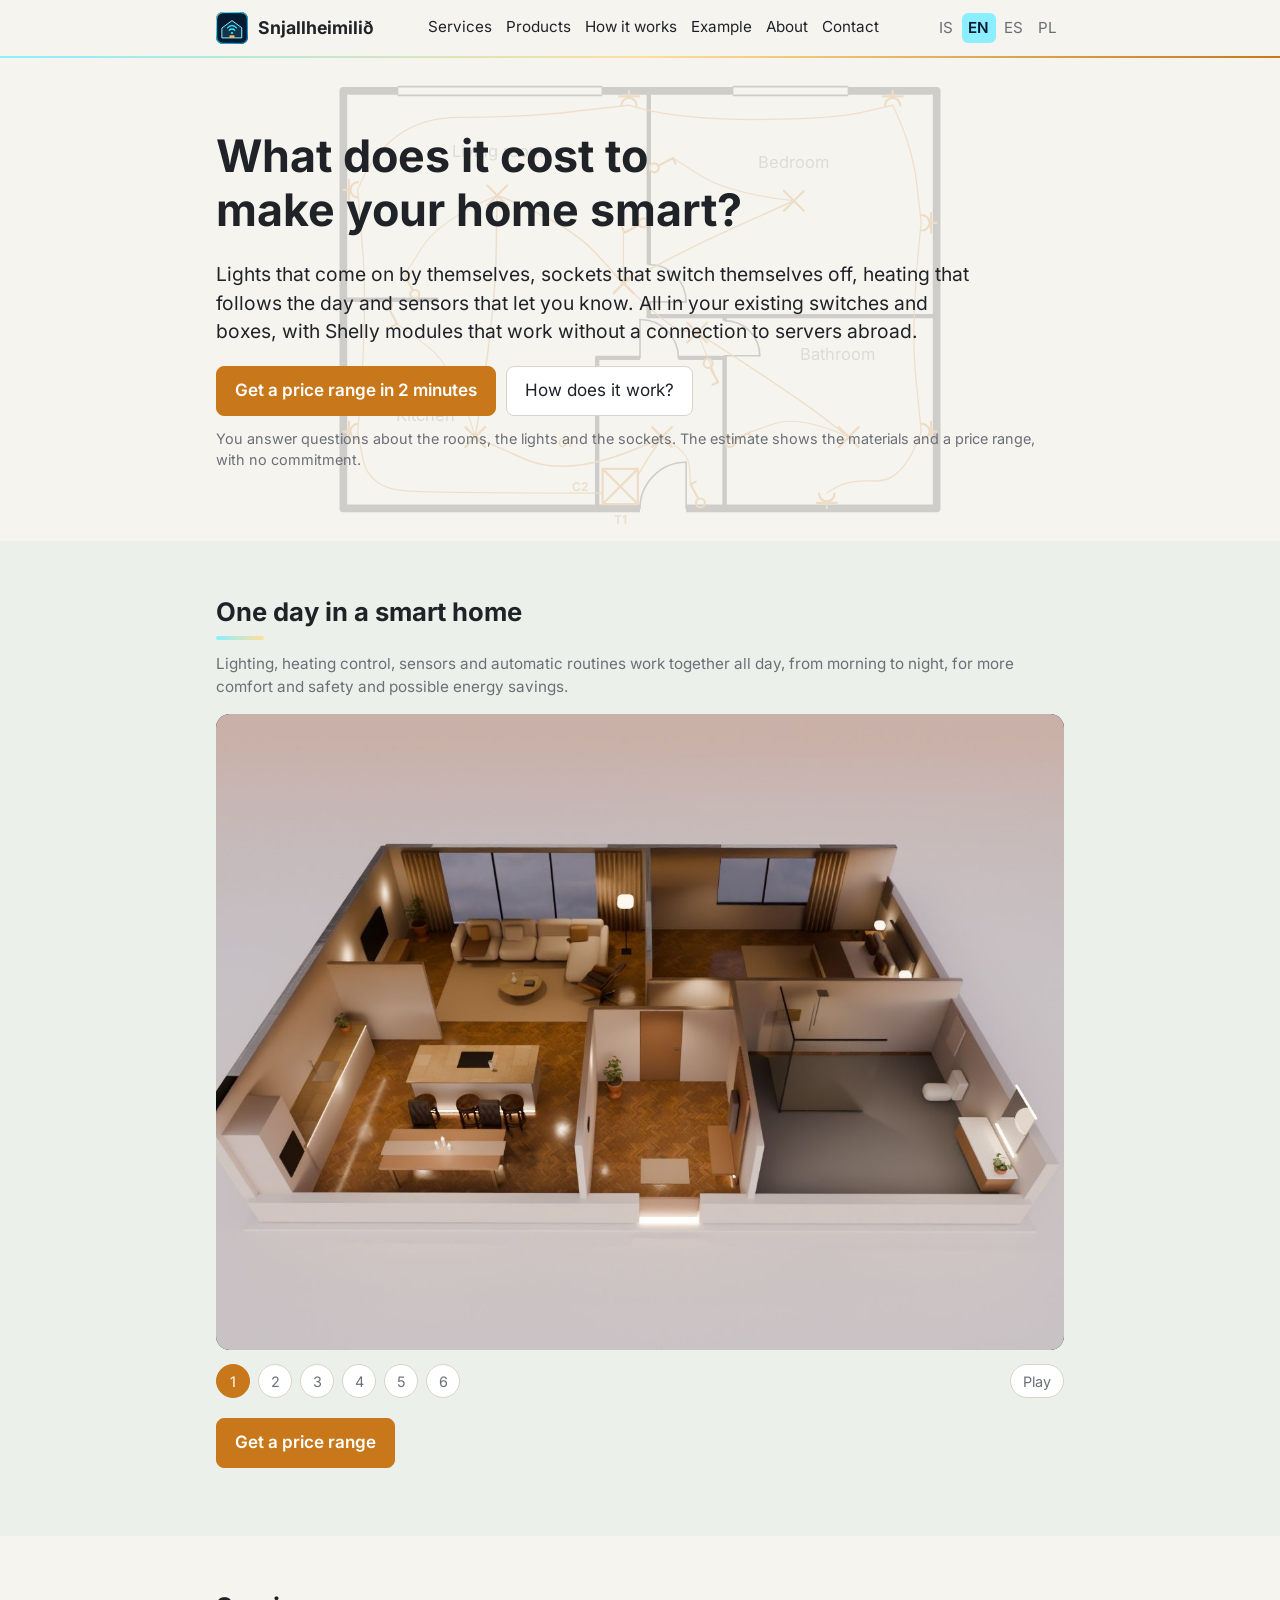
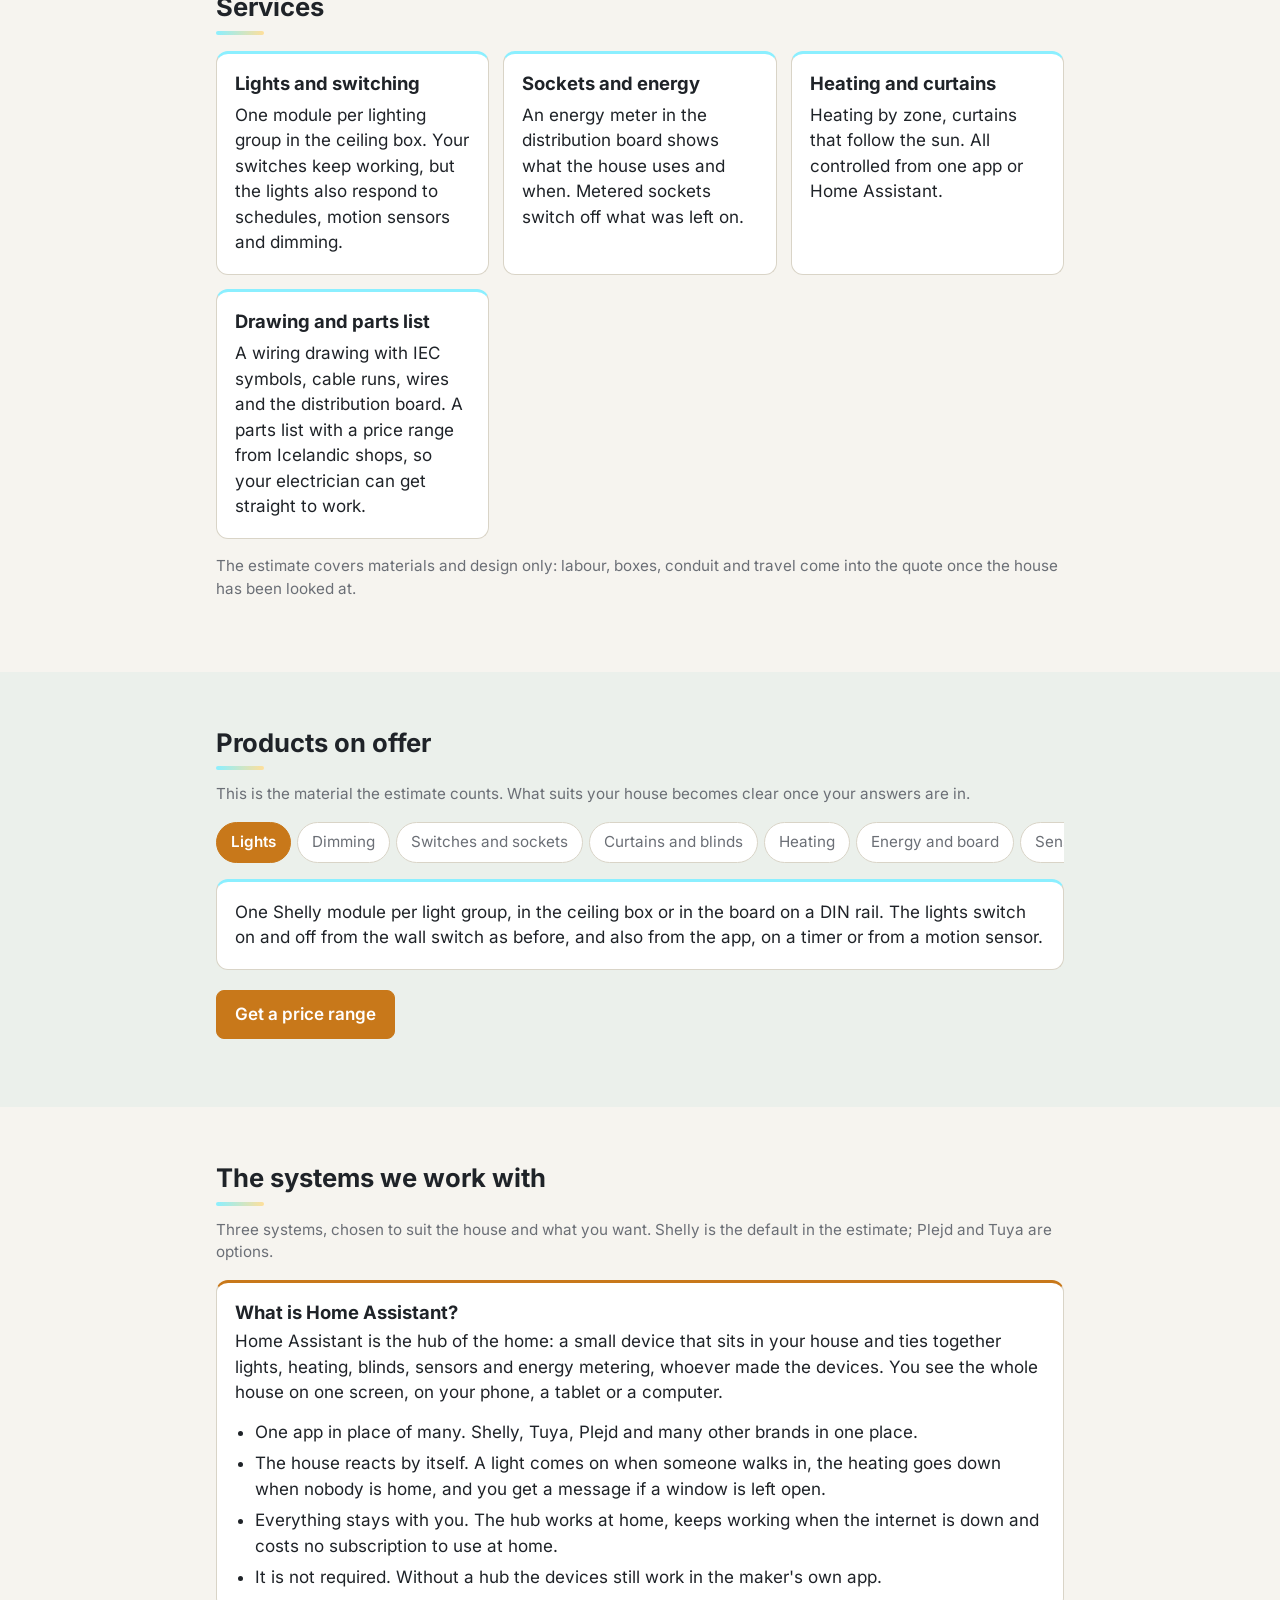
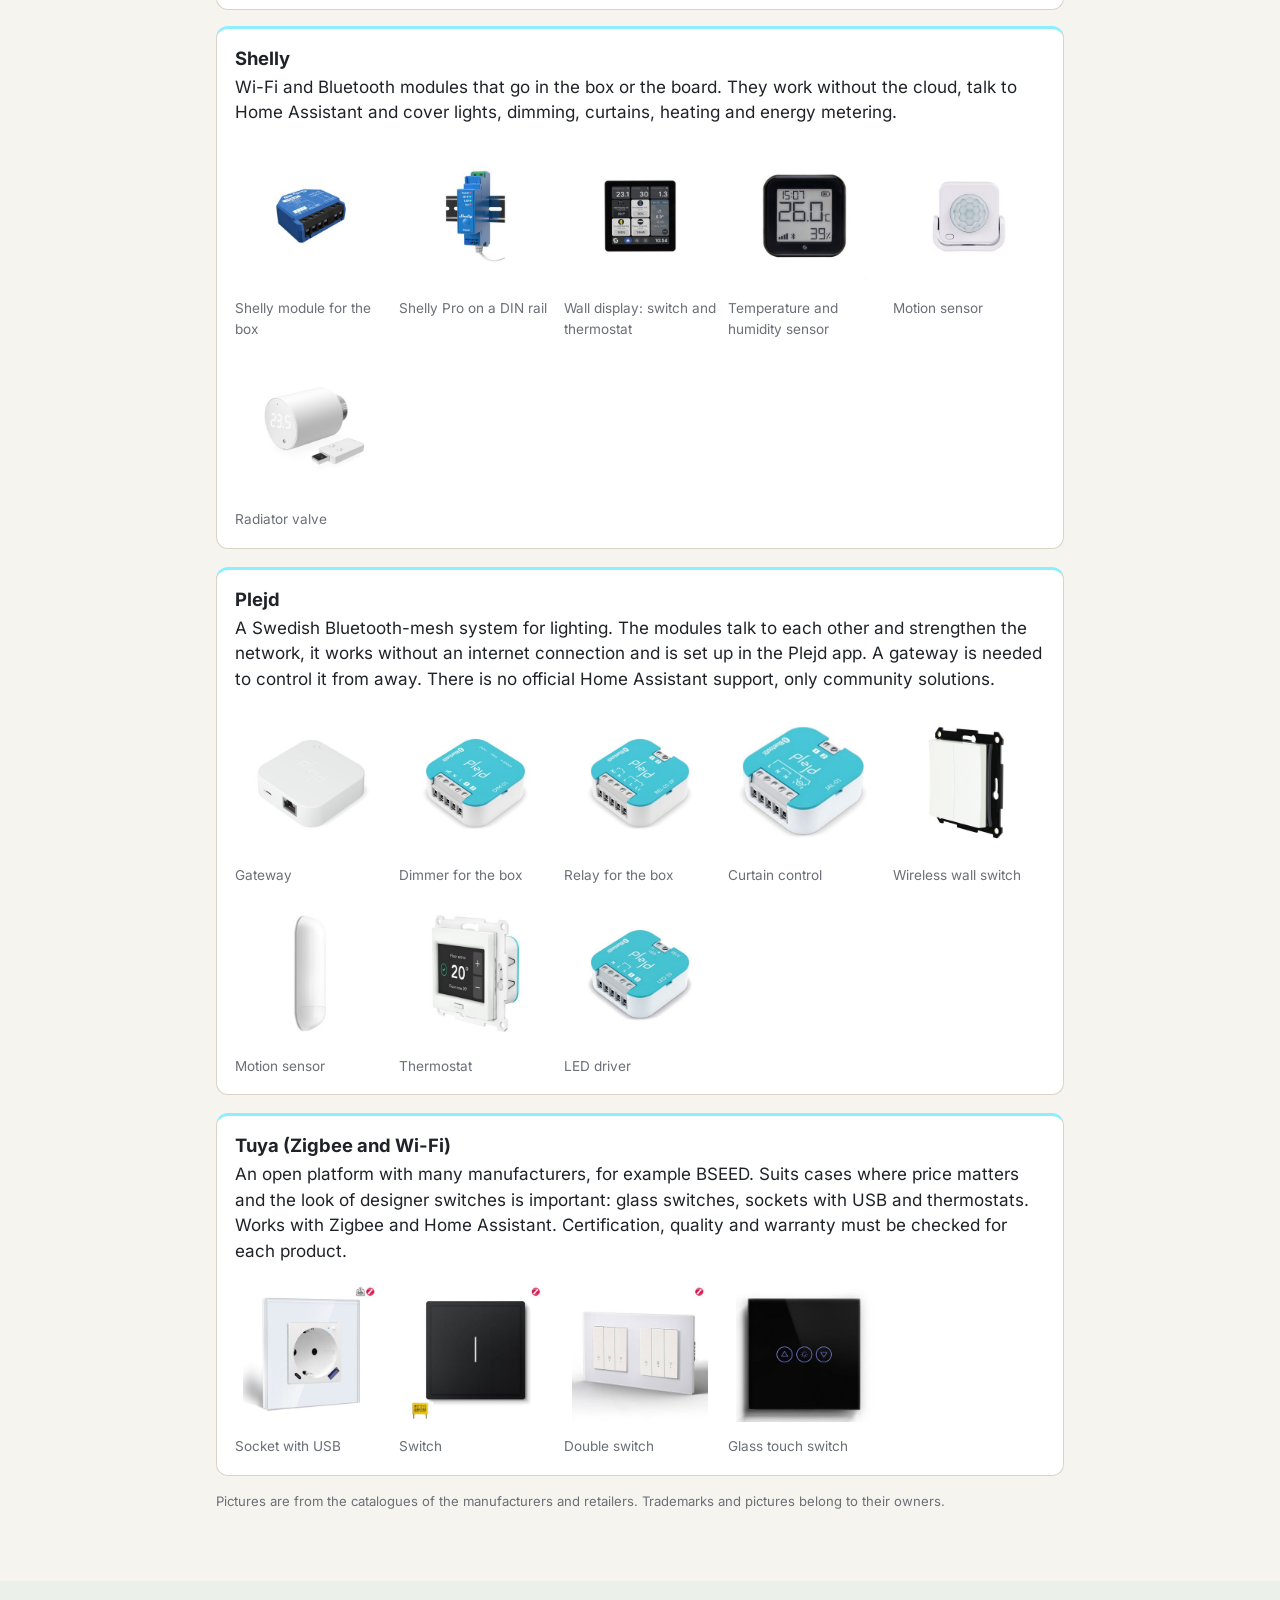
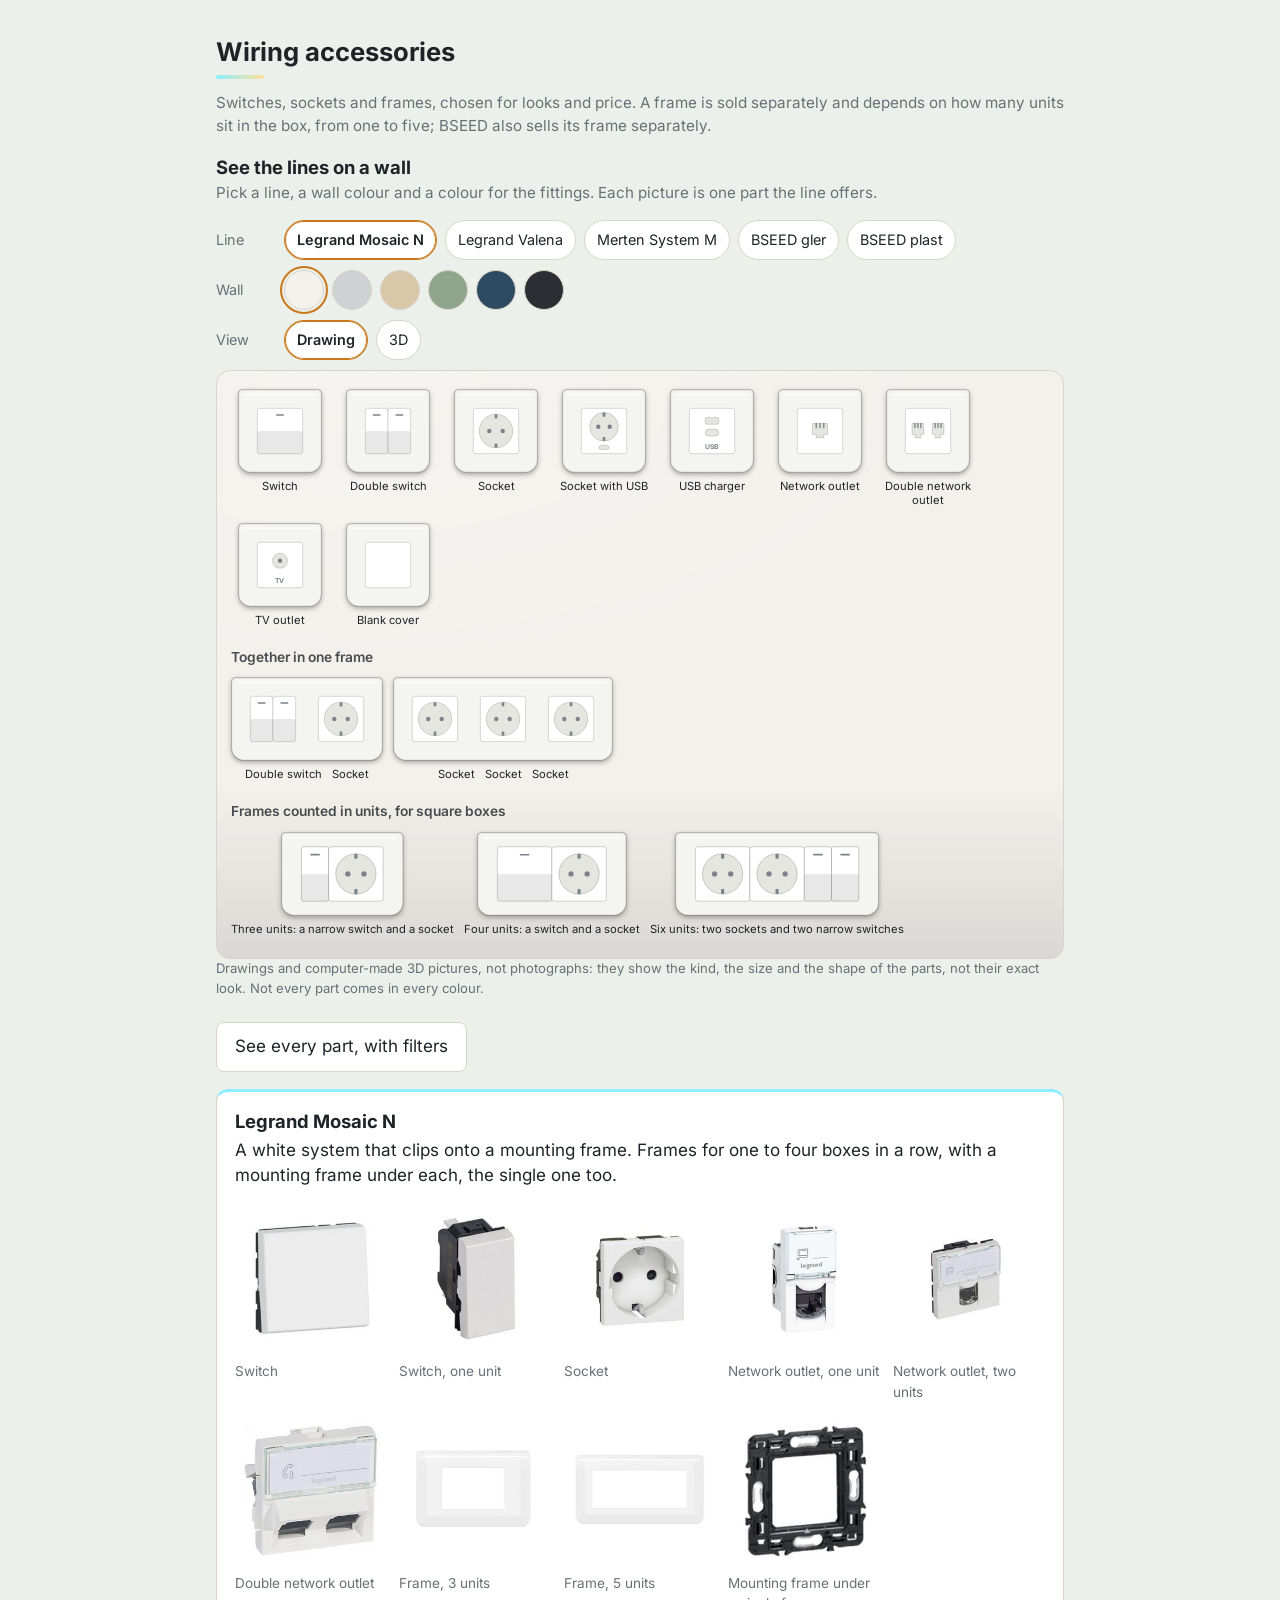
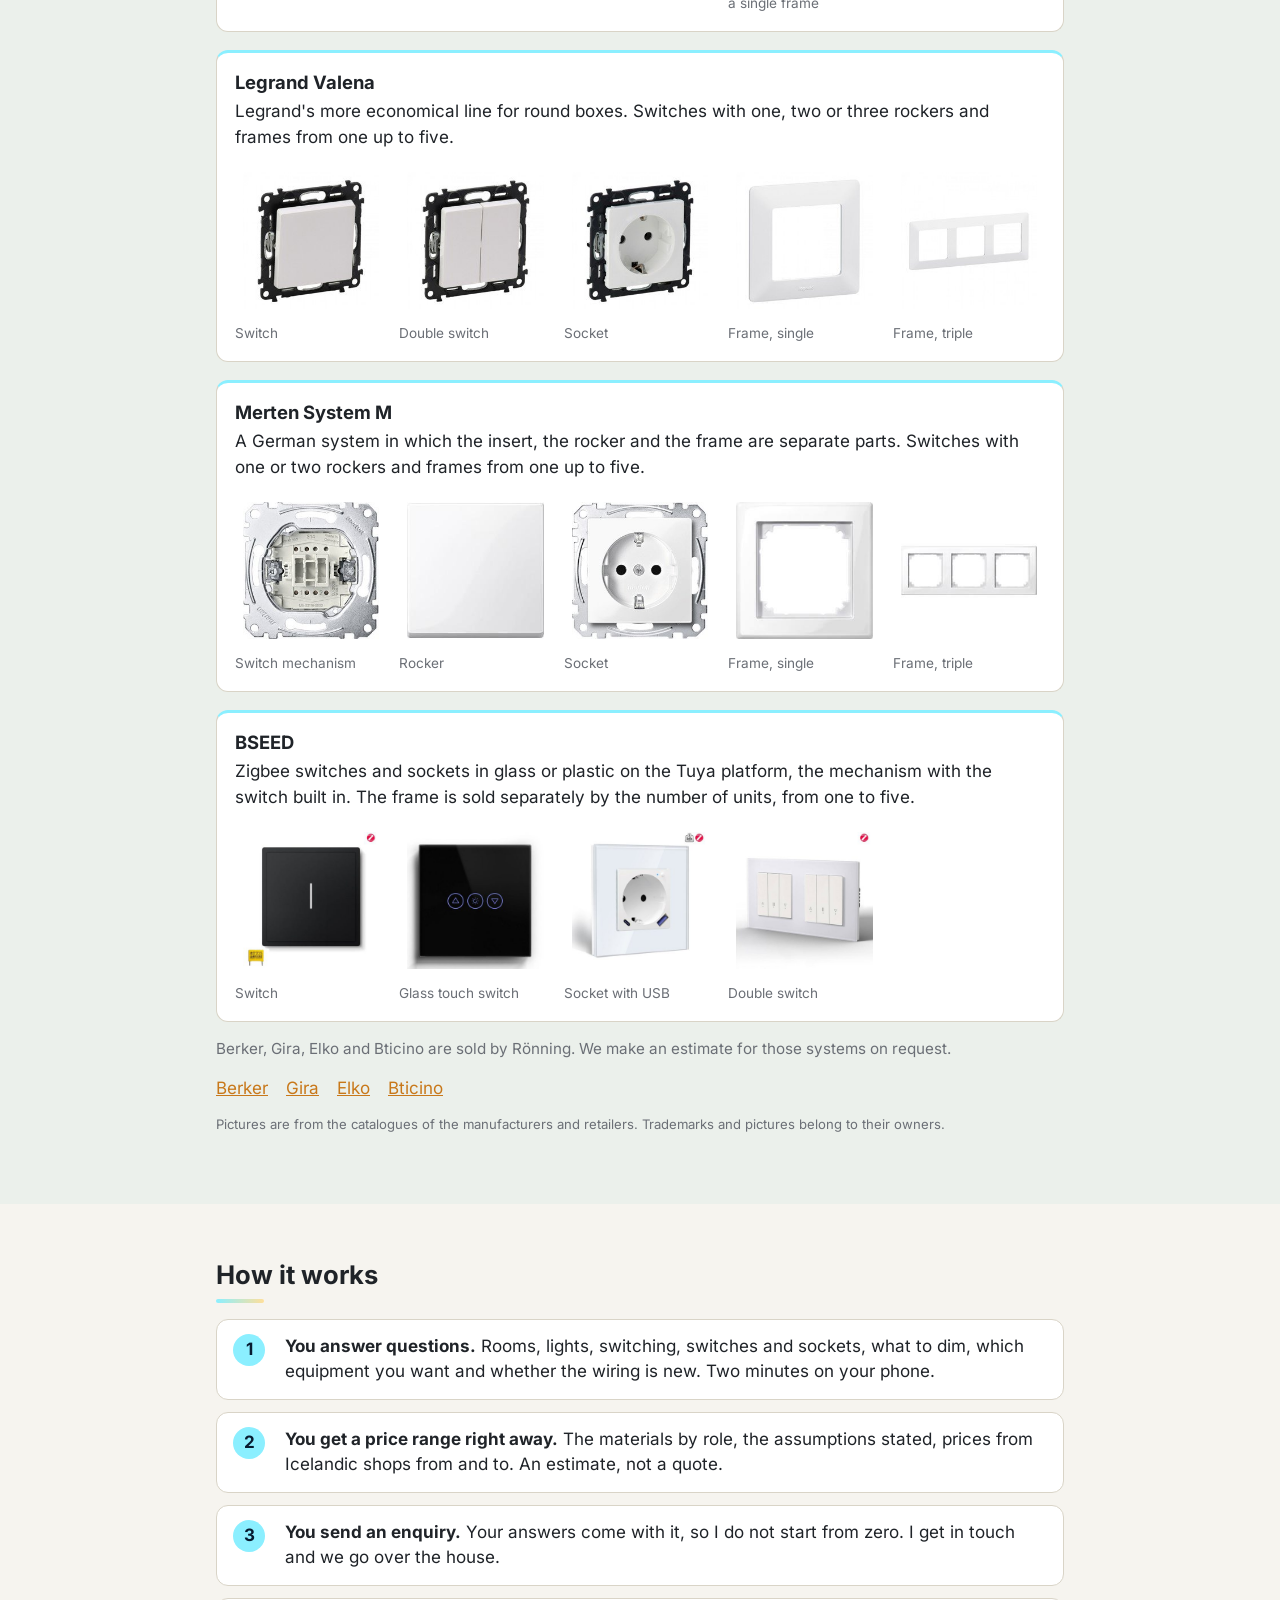
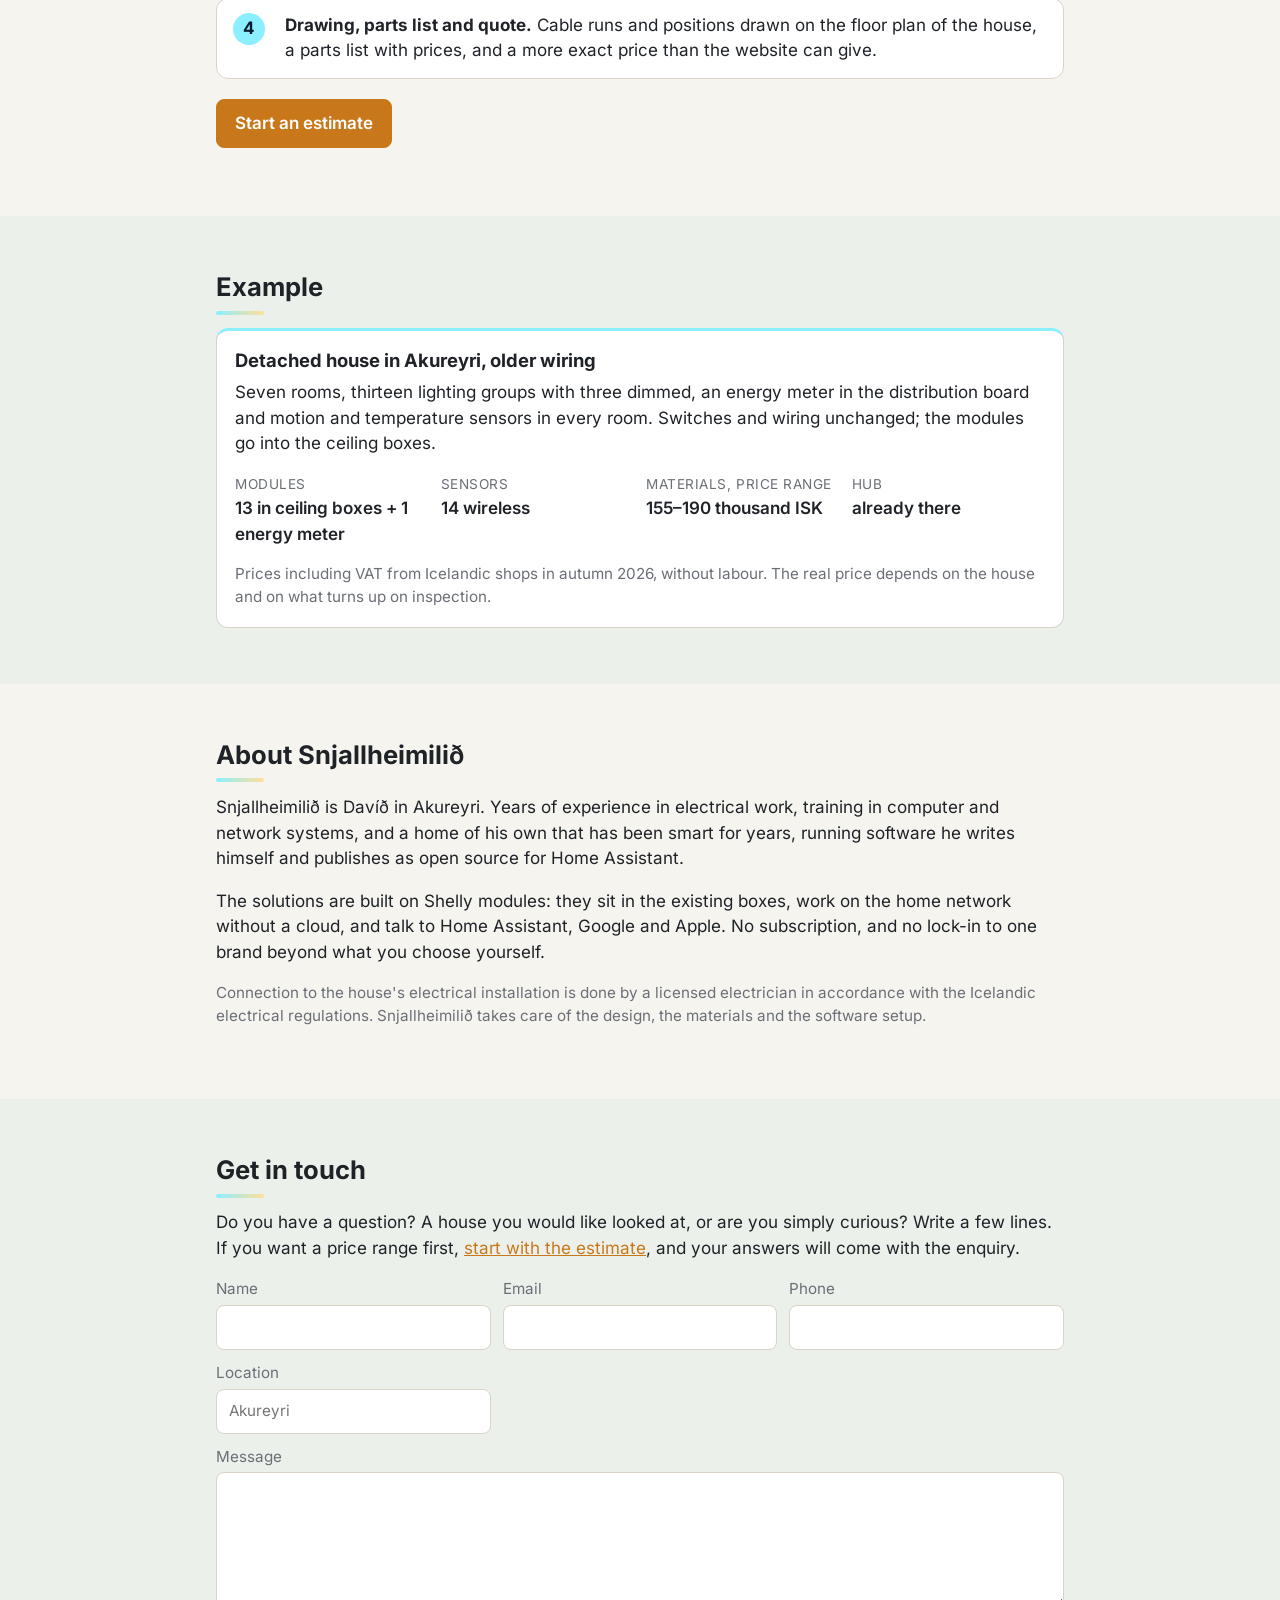
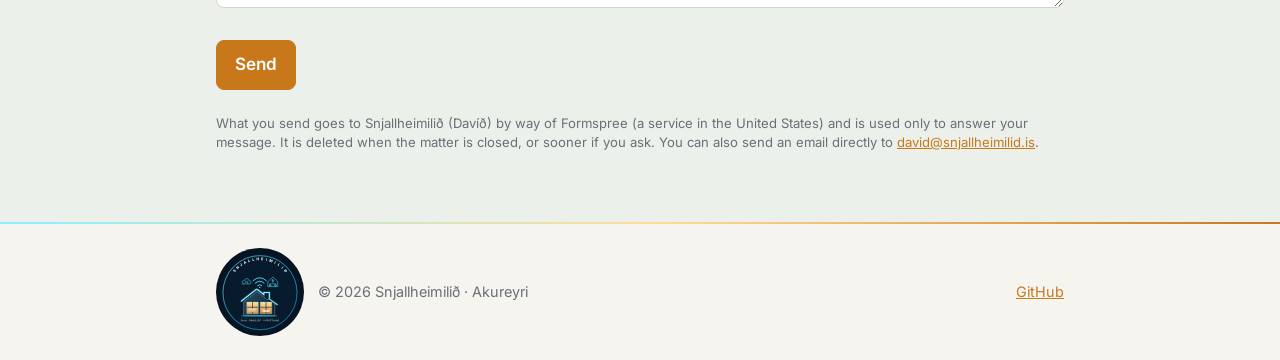
==== commit dff824b1: "Contact form: who gets it, the address to write to, a post without script A line under the form says" ====
--- a/en/index.html
+++ b/en/index.html
@@ -8,11 +8,11 @@
 <meta property="og:title" content="Snjallheimilið">
 <meta property="og:description" content="What does a smart home cost? Get a price range for the materials in two minutes.">
 <meta property="og:type" content="website">
-<link rel="alternate" hreflang="is" href="https://xn--snjallheimili-gkb.is/">
-<link rel="alternate" hreflang="en" href="https://xn--snjallheimili-gkb.is/en/">
-<link rel="alternate" hreflang="es" href="https://xn--snjallheimili-gkb.is/es/">
-<link rel="alternate" hreflang="pl" href="https://xn--snjallheimili-gkb.is/pl/">
-<link rel="alternate" hreflang="x-default" href="https://xn--snjallheimili-gkb.is/">
+<link rel="alternate" hreflang="is" href="https://snjallheimilid.is/">
+<link rel="alternate" hreflang="en" href="https://snjallheimilid.is/en/">
+<link rel="alternate" hreflang="es" href="https://snjallheimilid.is/es/">
+<link rel="alternate" hreflang="pl" href="https://snjallheimilid.is/pl/">
+<link rel="alternate" hreflang="x-default" href="https://snjallheimilid.is/">
 <link rel="icon" href="../favicon.svg" type="image/svg+xml">
 <link rel="apple-touch-icon" href="../img/apple-touch-icon.png">
 <link rel="preload" href="../fonts/inter.woff2" as="font" type="font/woff2" crossorigin>
@@ -275,7 +275,8 @@
   <div class="wrap">
     <h2>Get in touch</h2>
     <p>Do you have a question? A house you would like looked at, or are you simply curious? Write a few lines. If you want a price range first, <a data-aetlun href="#">start with the estimate</a>, and your answers will come with the enquiry.</p>
-    <form id="contact" novalidate>
+    <form id="contact" method="post" action="https://formspree.io/f/mjyypvge">
+      <input type="hidden" name="_subject" value="Fyrirspurn af snjallheimilid.is">
       <div class="grid2">
         <label>Name<input name="name" required autocomplete="name"></label>
         <label>Email<input name="email" type="email" required autocomplete="email"></label>
@@ -285,6 +286,7 @@
       <label>Message<textarea name="message" rows="5" required></textarea></label>
       <input type="text" name="_gotcha" tabindex="-1" autocomplete="off" class="gotcha" aria-hidden="true">
       <div class="cta"><button type="submit" class="btn primary">Send</button><span id="formMsg" class="fine" role="status"></span></div>
+      <p class="muted small">What you send goes to Snjallheimilið (Davíð) by way of Formspree (a service in the United States) and is used only to answer your message. It is deleted when the matter is closed, or sooner if you ask. You can also send an email directly to <a href="mailto:david@snjallheimilid.is">david@snjallheimilid.is</a>.</p>
     </form>
   </div>
 </section>
@@ -296,7 +298,7 @@
     <a href="https://github.com/TheIcelandicguy" rel="noopener">GitHub</a>
   </div>
 </footer>
-<script>window.I18N={"lang": "en", "t": {"Nafn, netfang og erindi þarf að fylla út.": "Name, email and message are required.", "Sendi…": "Sending…", "Takk, erindið er komið. Ég svara eins fljótt og ég get.": "Thank you, your message has arrived. I will answer as soon as I can.", "Sending tókst ekki ({err}). Reyndu aftur, eða sendu póst beint.": "Sending failed ({err}). Try again, or send an email directly.", "Fyrirspurn af snjallheimilið.is": "Enquiry from snjallheimilið.is (English)", "Spila": "Play", "Stöðva": "Stop"}}</script>
+<script>window.I18N={"lang": "en", "t": {"Nafn, netfang og erindi þarf að fylla út.": "Name, email and message are required.", "Sendi…": "Sending…", "Takk, erindið er komið. Ég svara eins fljótt og ég get.": "Thank you, your message has arrived. I will answer as soon as I can.", "Sending tókst ekki ({err}). Reyndu aftur, eða sendu póst beint á {mail}.": "Sending failed ({err}). Try again, or send an email directly to {mail}.", "Fyrirspurn af snjallheimilid.is": "Enquiry from snjallheimilid.is (English)", "Spila": "Play", "Stöðva": "Stop"}}</script>
 <script src="../site.js"></script>
 <script data-goatcounter="https://snjallheimilid.goatcounter.com/count" async src="https://gc.zgo.at/count.js"></script>
 </body>
--- a/site.css
+++ b/site.css
@@ -228,6 +228,42 @@
 @media (min-width: 800px) {
   .pv-toggle { display: none; }
   .pv-body { display: grid; grid-template-columns: 230px 1fr; gap: 20px; align-items: start; }
-  .pv.js .pv-filters { display: block; position: sticky; top: 76px; margin: 0; max-height: calc(100vh - 92px); overflow: auto; }
+  .pv.js .pv-filters { display: block; position: sticky; top: calc(var(--top, 60px) + var(--pbh, 0px) + 12px); margin: 0; max-height: calc(100vh - var(--top, 60px) - var(--pbh, 0px) - 28px); overflow: auto; }
 }
 
+/* The frame builder on the product page (.pb, also .lv so that the drawing takes the lines view's colours and shapes). Empty it is a heading and a
+   line of help; holding a frame it stays under the page's header. Over each position of the drawing lies a button to press, drag and drop on. */
+.pb { margin: 18px 0 0; }
+.pb[hidden] { display: none; }
+.pb-h { font-size: 1.15rem; margin: 0 0 4px; } .pb-h::after { display: none; }
+.pb-help { margin: 0; }
+.pb-wall, .pb-name, .pb-bar { display: none; }
+.pb.has { position: sticky; top: var(--top, 60px); z-index: 4; background: var(--bg); padding: 10px 0 8px; border-bottom: 1px solid var(--line); }
+.pb.has .pb-wall { display: flex; justify-content: center; padding: 12px 10px 14px; border-radius: 12px; }
+.pb.has .pb-name { display: block; margin: 8px 0 0; font-size: .9rem; }
+.pb.has .pb-bar { display: flex; flex-wrap: wrap; align-items: center; gap: 8px 14px; margin-top: 8px; }
+.pb.drag .pb-wall { outline: 2px dashed var(--accent); outline-offset: 2px; }
+.pb-frame { position: relative; max-width: 100%; }
+.pb .lv-svg { width: calc(var(--n) * 56px + 13px); }
+.pb .lv-svg .slot { fill: none; stroke: var(--ink); stroke-width: 1.2; stroke-dasharray: 4 3; opacity: .7; }
+.pb-slot { position: absolute; top: 0; bottom: 0; background: none; border: 0; padding: 0; border-radius: 6px; cursor: pointer; }
+.pb-slot.on { outline: 3px solid var(--accent); outline-offset: -2px; }
+.pb-slot:focus-visible { outline: 3px solid var(--sky); outline-offset: -2px; }
+.pb-set { display: inline-flex; gap: 6px; align-items: center; }
+.pb-set[hidden] { display: none; }
+.pb-b { min-width: 40px; height: 40px; padding: 0 8px; border: 1px solid var(--line); border-radius: 8px; background: var(--card); color: var(--text); font: inherit; font-size: 1.05rem; cursor: pointer; }
+.pb-b.wide { padding: 0 12px; font-size: .9rem; }
+.pb-b:disabled { opacity: .4; cursor: default; }
+.pb-reset { margin-left: auto; }
+.pb-fit { width: 32px; height: 32px; border-radius: 50%; border: 1px solid rgba(128, 128, 128, .6); background: var(--c); padding: 0; cursor: pointer; }
+.pb-fit[hidden] { display: none; }
+.pb-fit[aria-pressed="true"] { outline: 2px solid var(--accent); outline-offset: 2px; }
+.pb-fit:disabled { opacity: .3; cursor: default; }
+.pb-msg { margin: 6px 0 0; font-size: .9rem; color: var(--accent); min-height: 0; }
+.pb-msg:empty { display: none; }
+.pv-pic { position: relative; }
+.pv-add { position: absolute; right: 6px; bottom: 6px; width: 40px; height: 40px; border-radius: 50%; border: 1px solid var(--line); background: var(--card); color: var(--text); font: inherit; font-size: 1.4rem; line-height: 1; cursor: pointer; box-shadow: 0 1px 4px rgba(0, 0, 0, .25); }
+.pv-add.off { opacity: .35; }
+.pv-card[draggable="true"] { cursor: grab; }
+@media (max-width: 799px) { .pb.has .pb-h, .pb.has .pb-help { display: none; } }
+
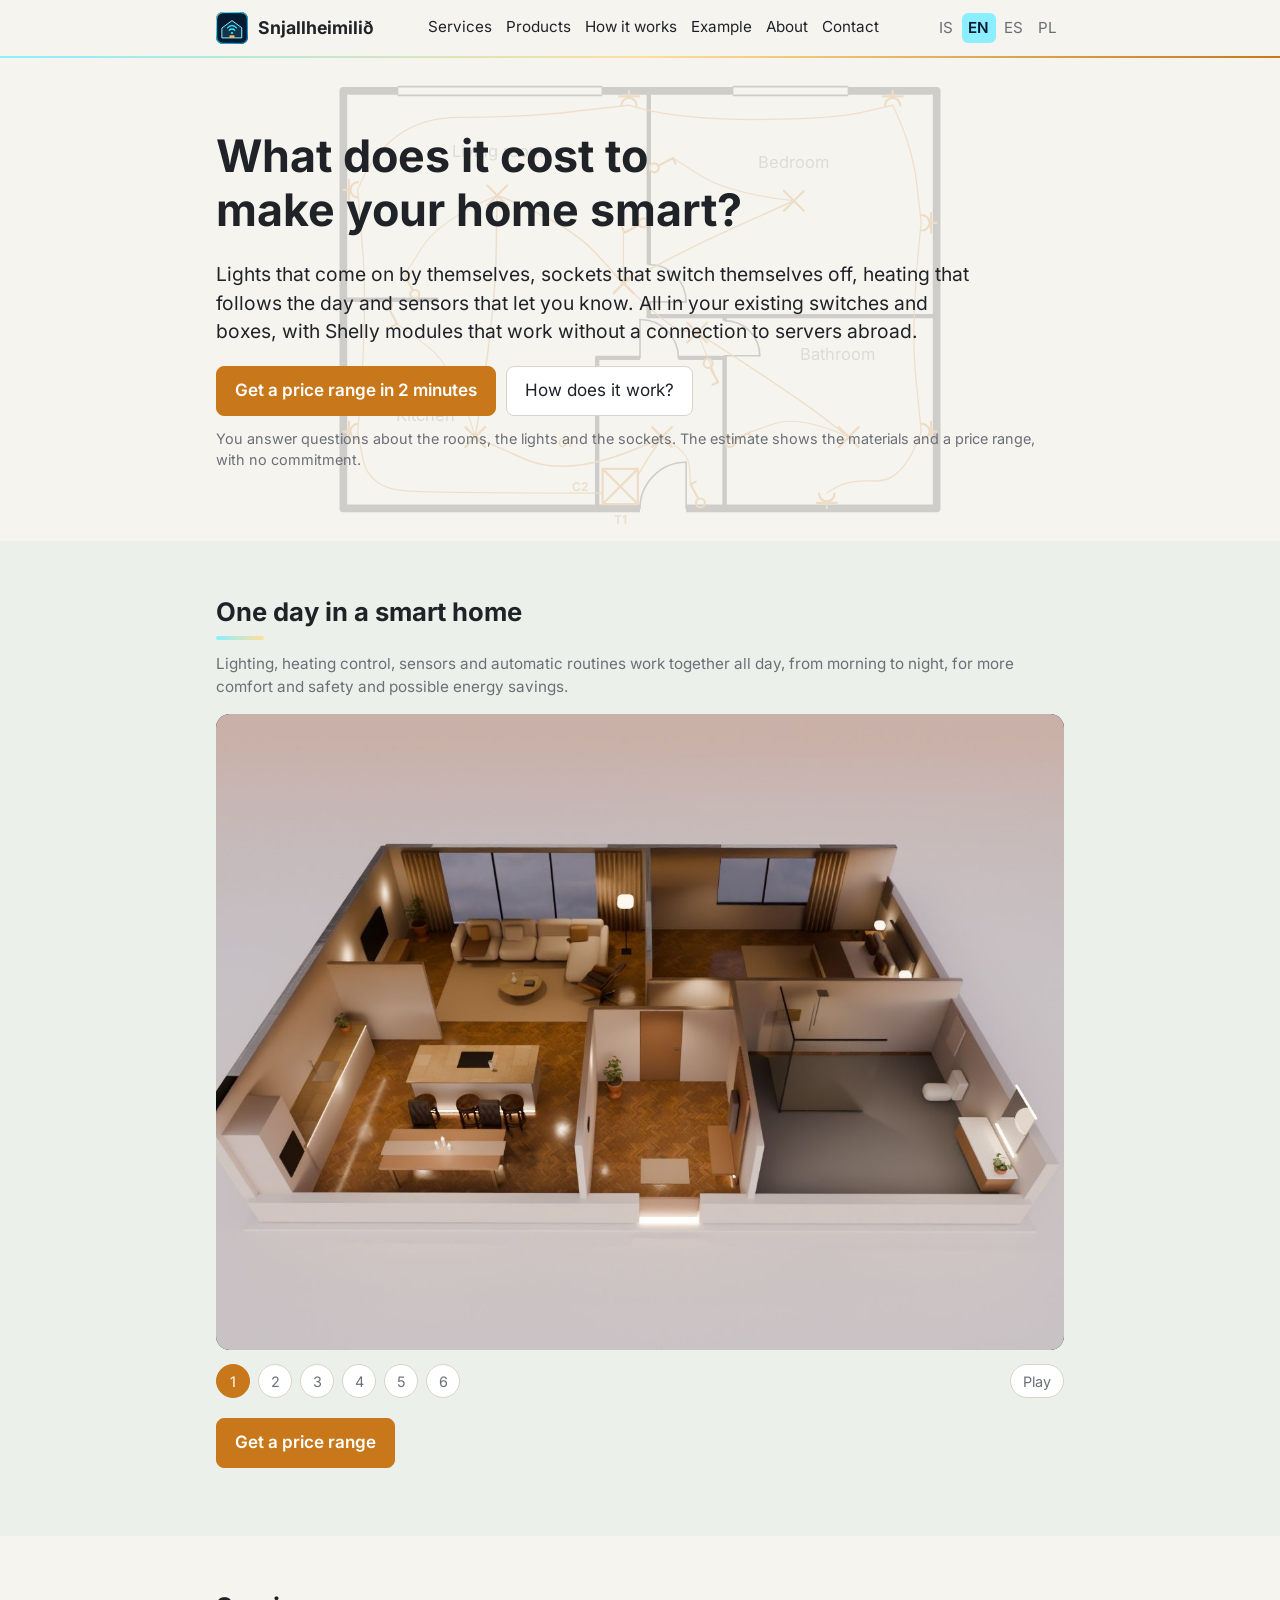
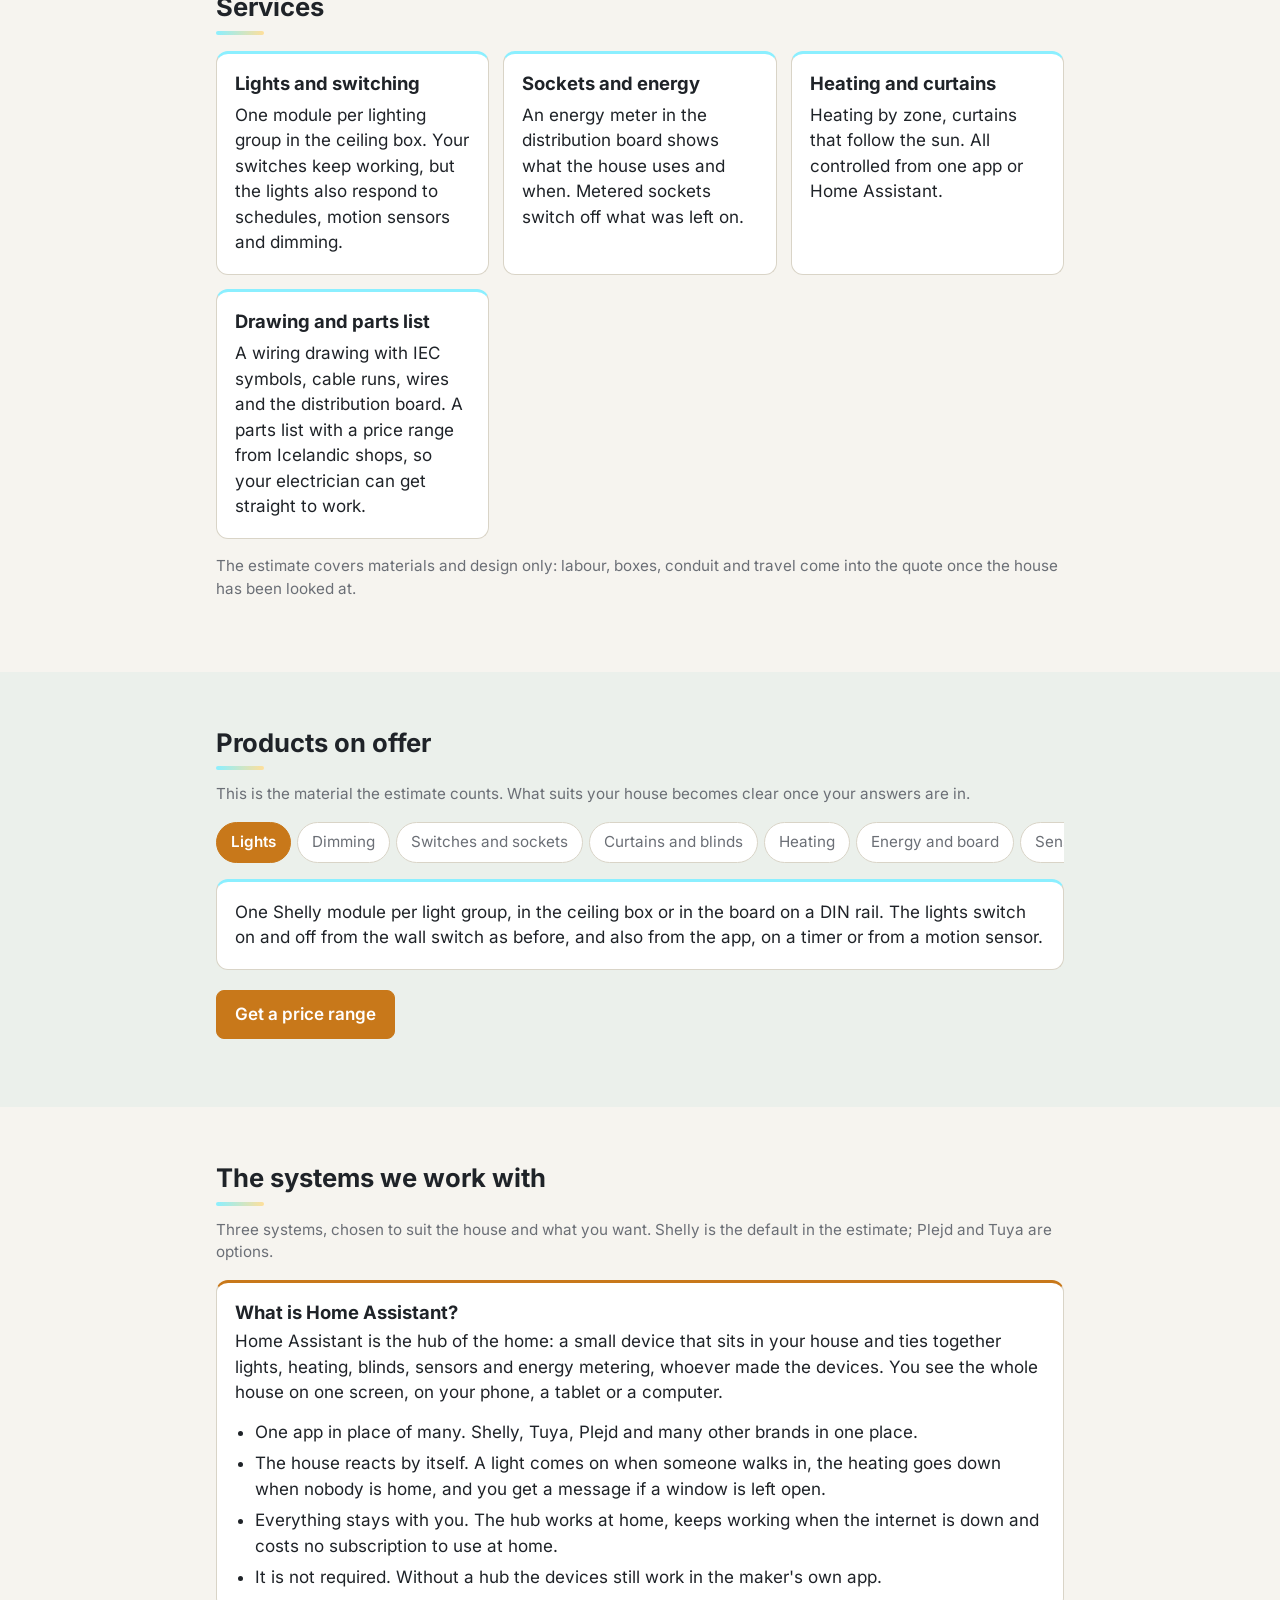
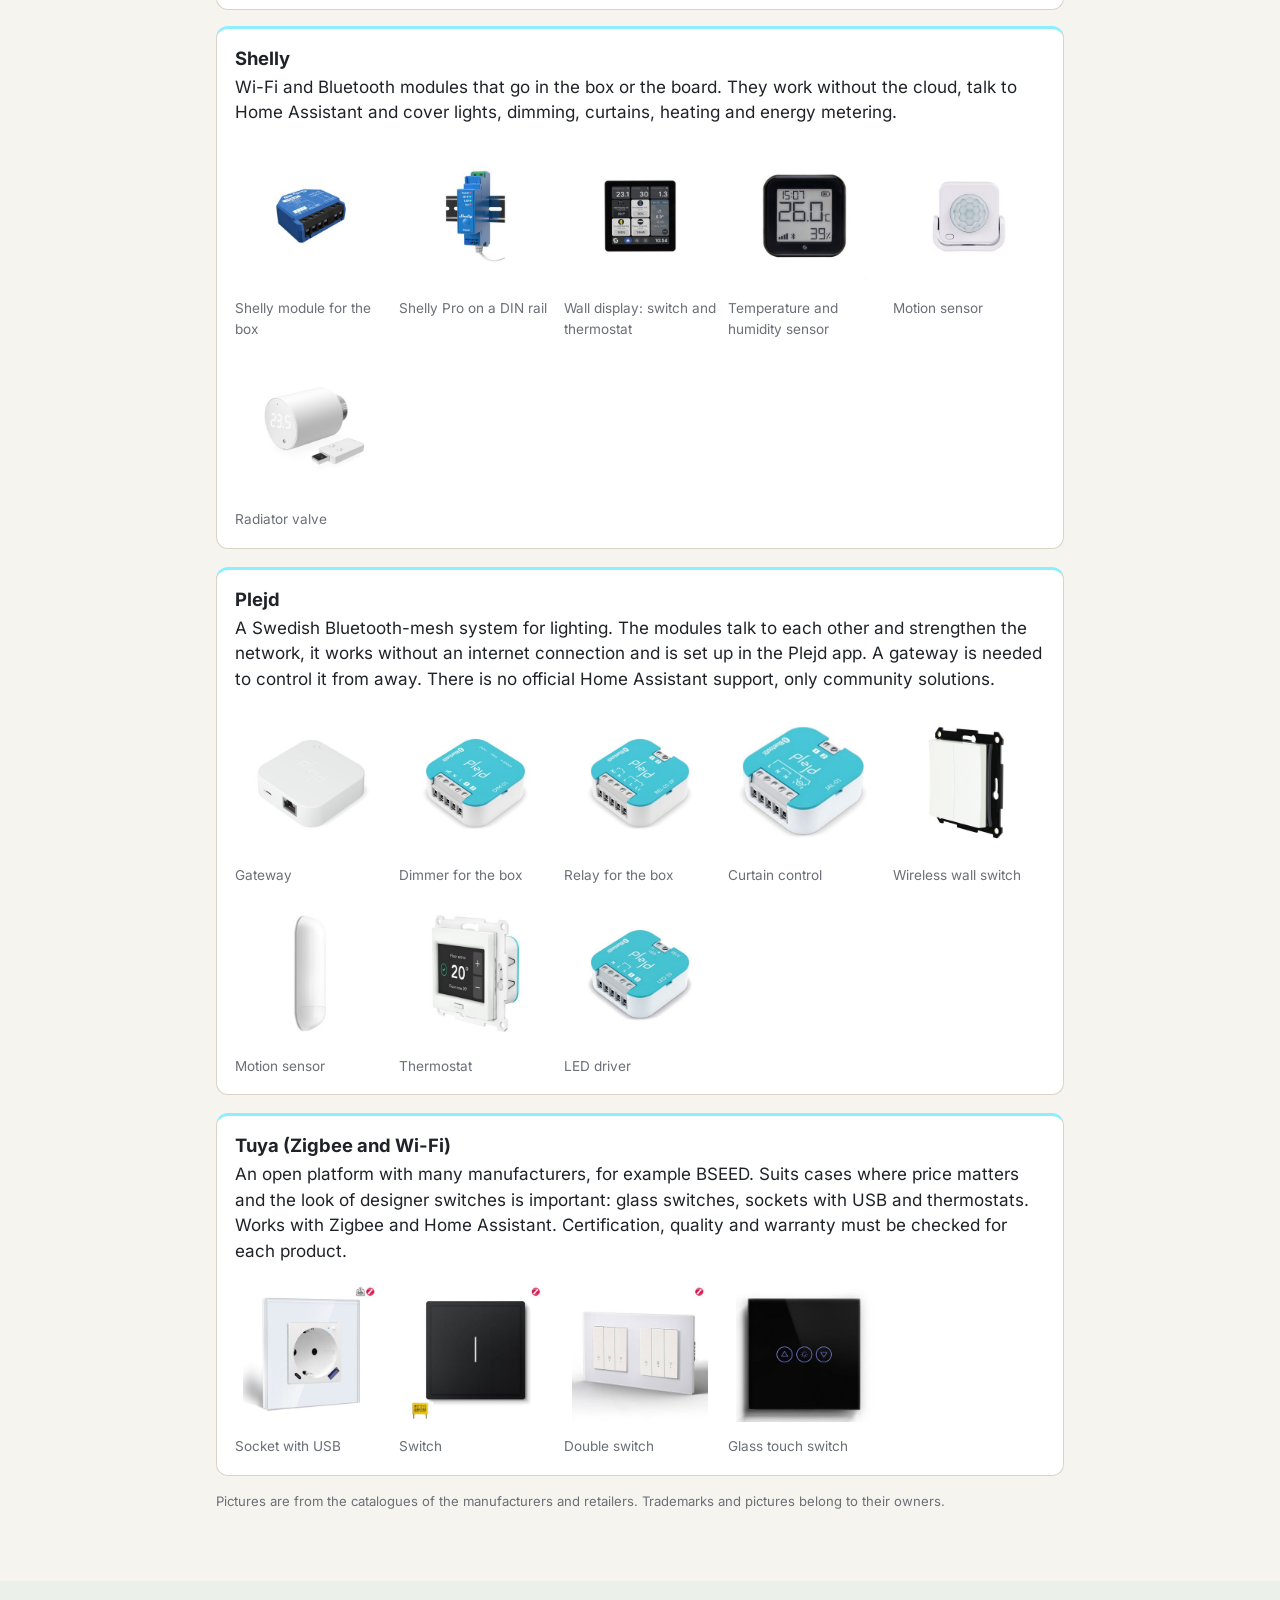
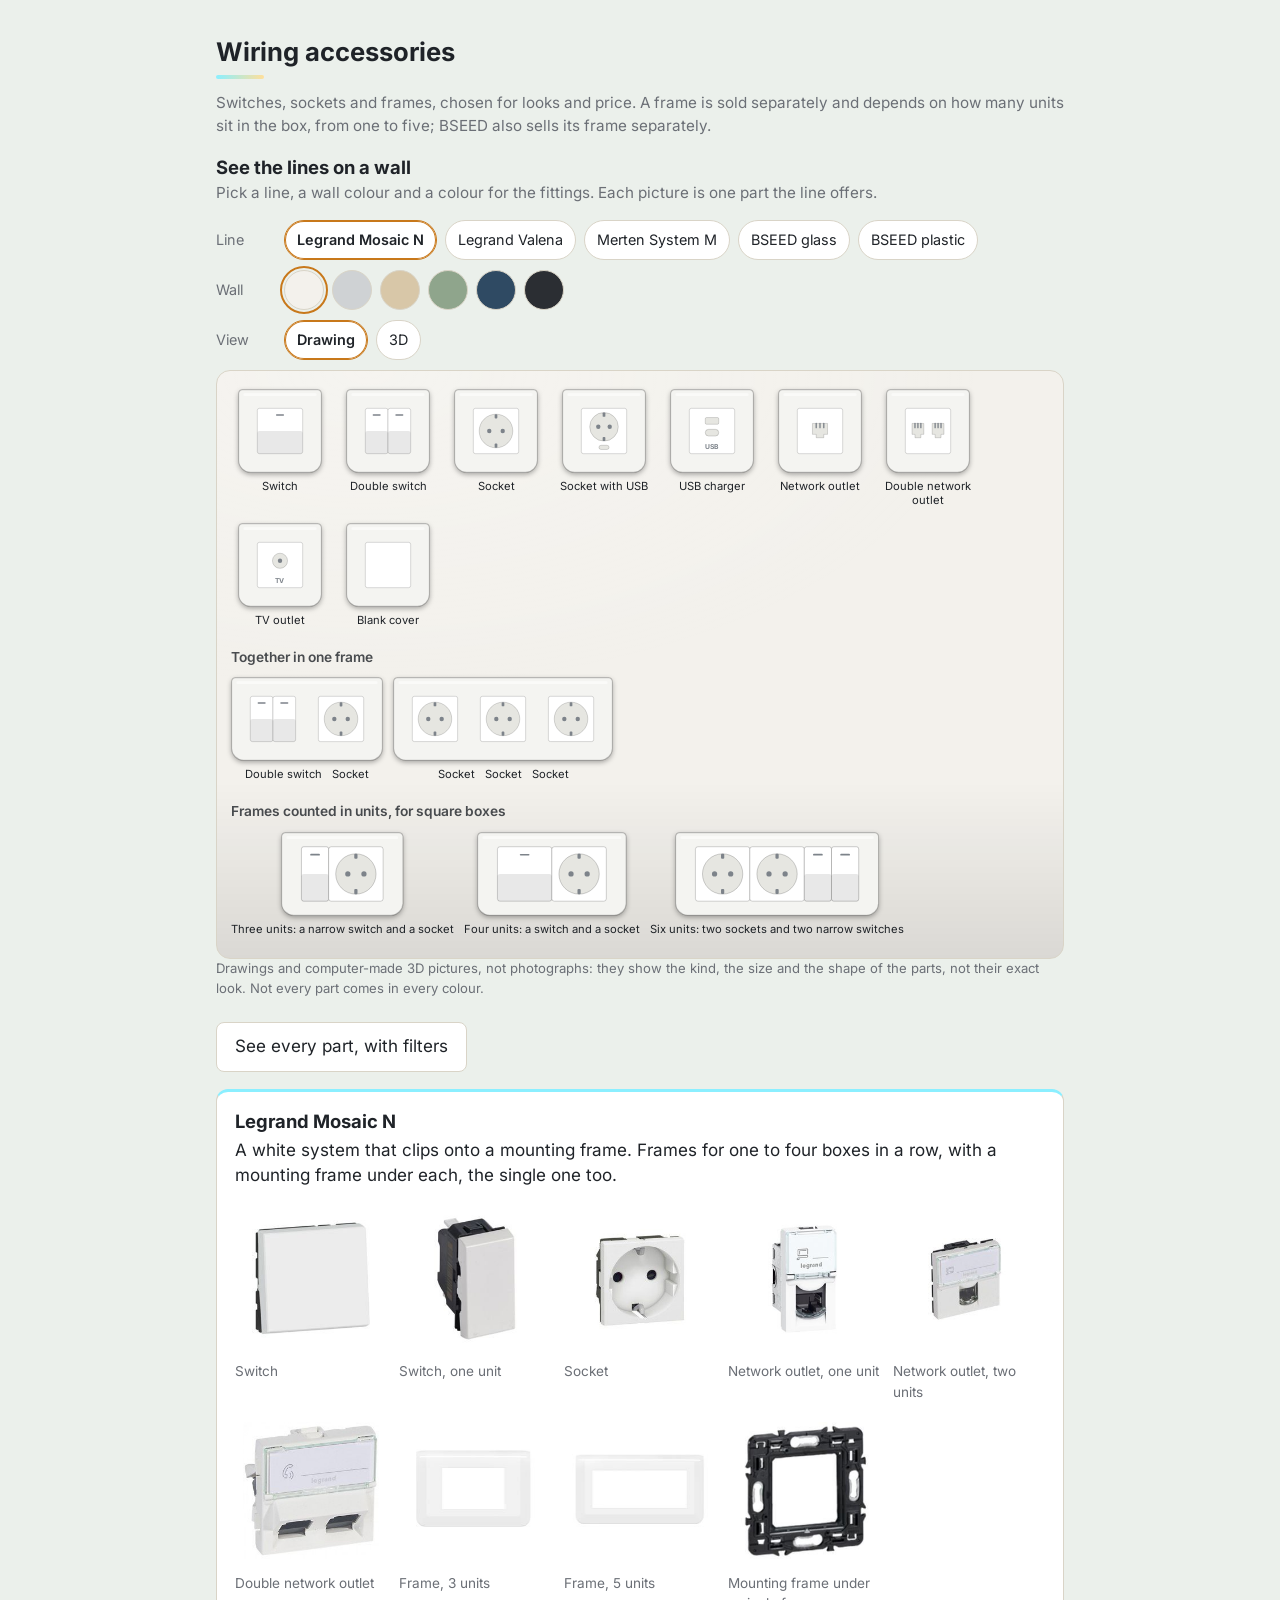
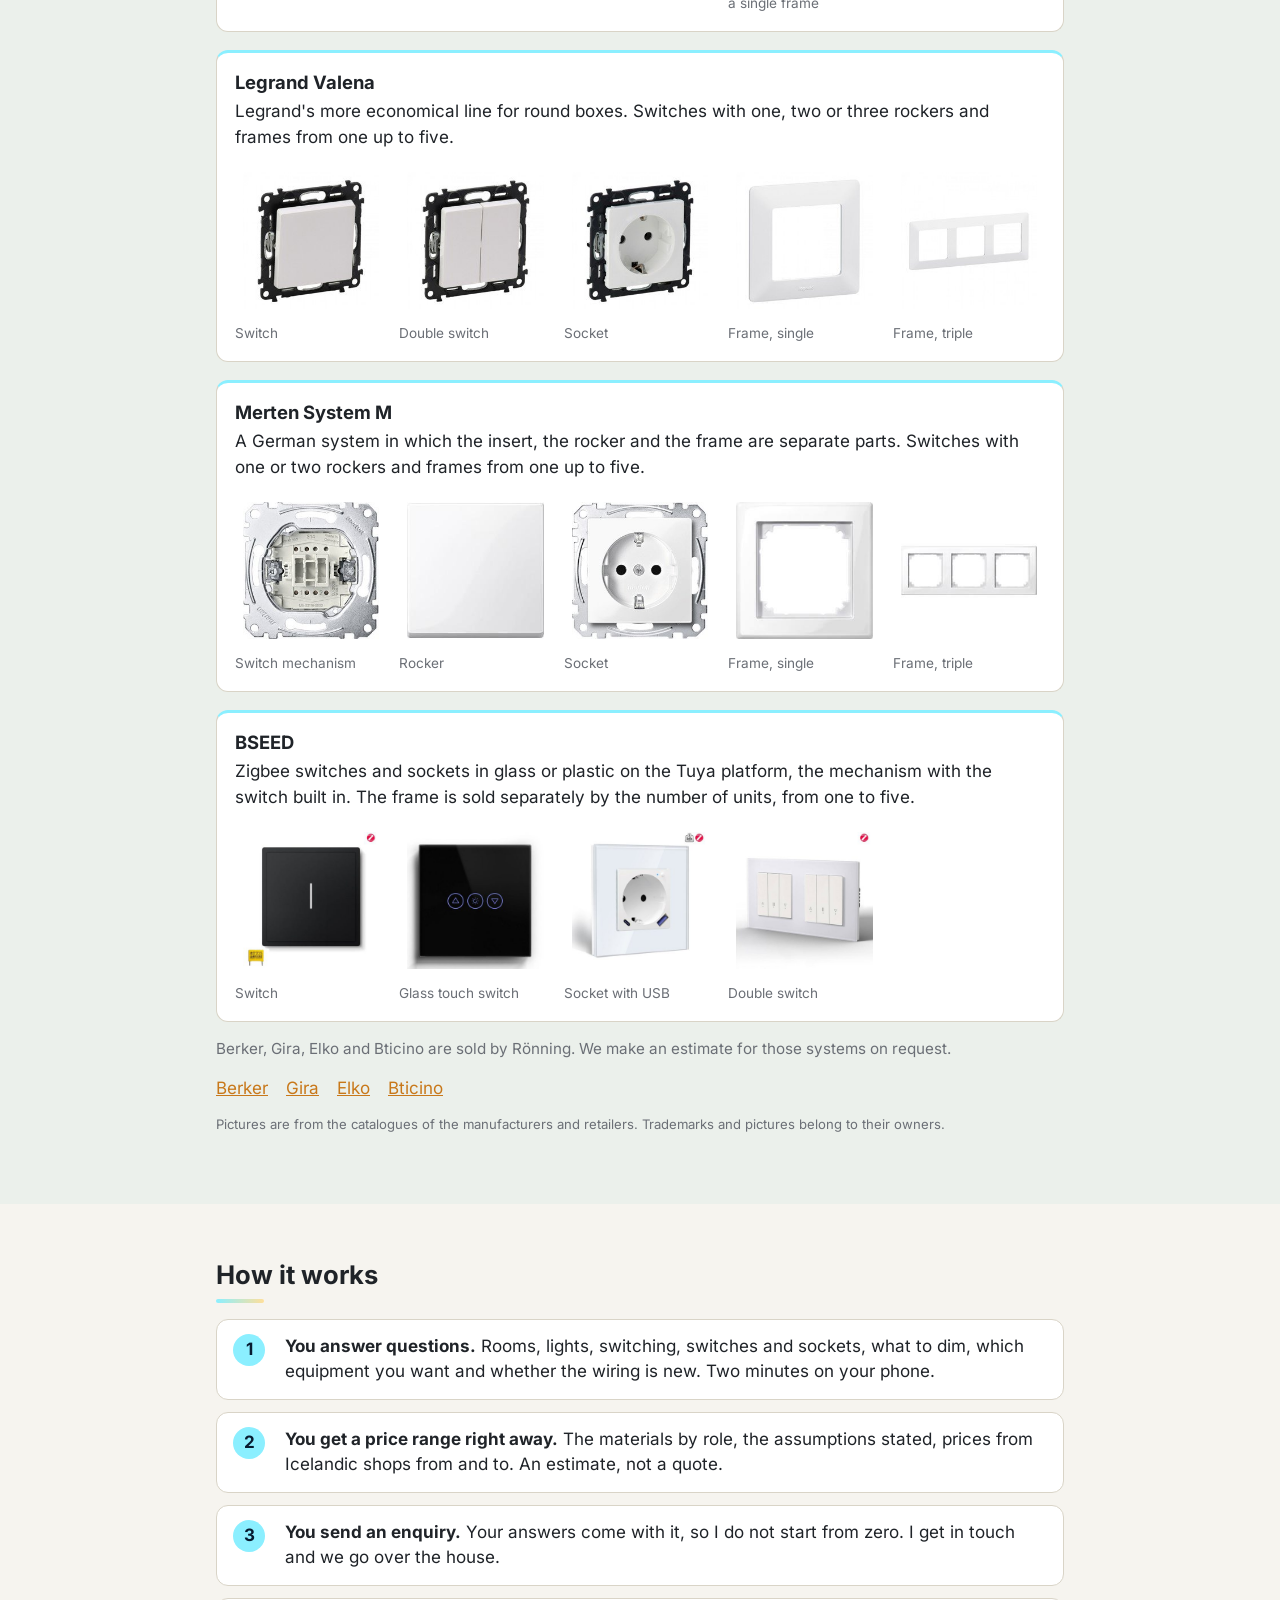
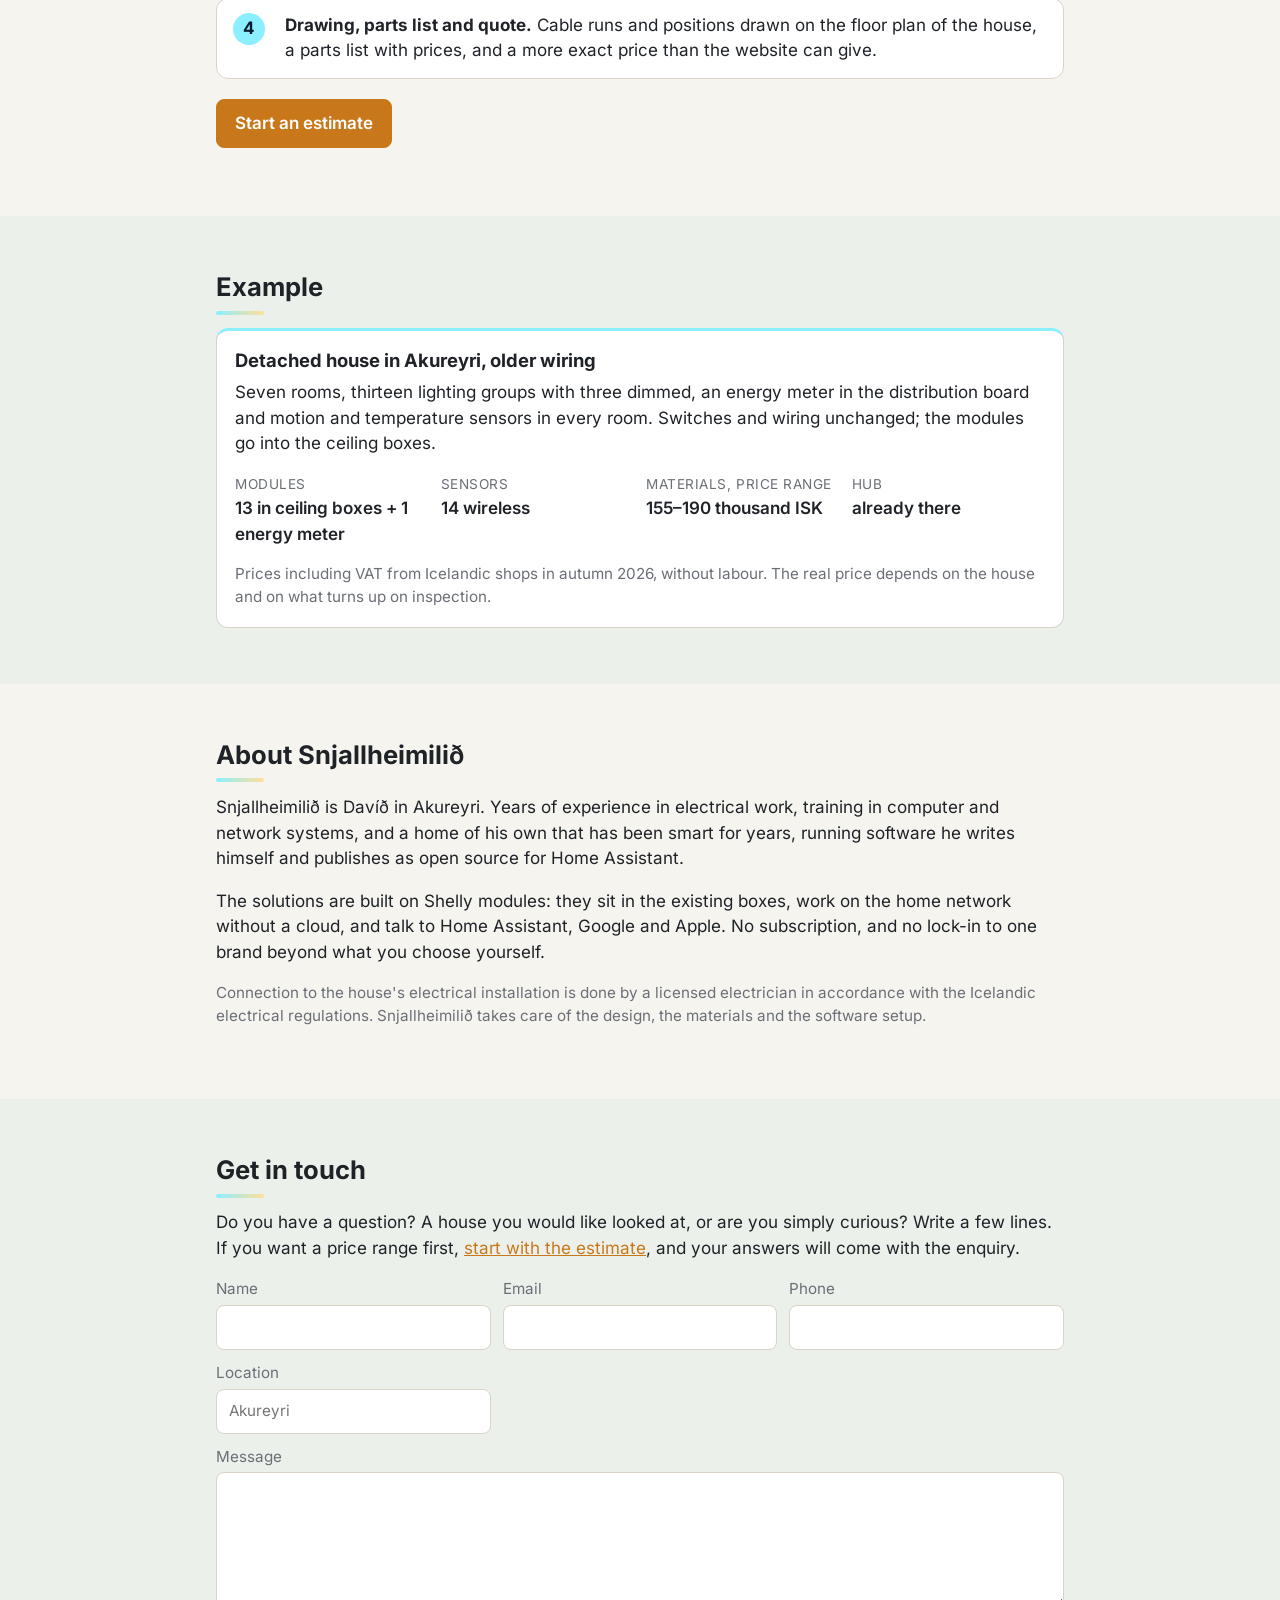
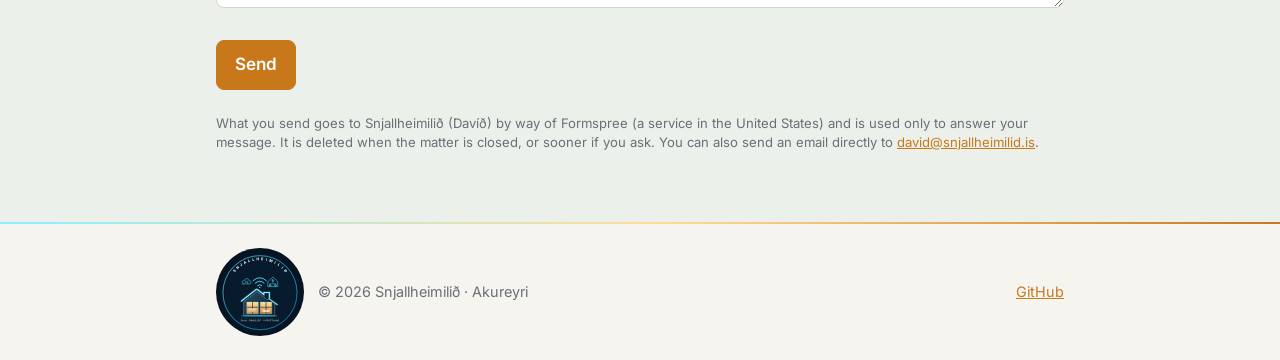
==== commit 5134251a: "BSEED's two lines are named in each language "BSEED gler" and "BSEED plast" stood in Icelandic on th" ====
--- a/en/index.html
+++ b/en/index.html
@@ -116,7 +116,7 @@
     <h1>What does it cost to make your home smart?</h1>
     <p class="lede">Lights that come on by themselves, sockets that switch themselves off, heating that follows the day and sensors that let you know. All in your existing switches and boxes, with Shelly modules that work without a connection to servers abroad.</p>
     <div class="cta">
-      <a class="btn primary" data-aetlun href="#">Get a price range in 2 minutes</a>
+      <a class="btn primary" data-aetlun href="https://aetlun.snjallheimilid.is/quick.html?lang=en">Get a price range in 2 minutes</a>
       <a class="btn" href="#dagur">How does it work?</a>
     </div>
     <p class="fine">You answer questions about the rooms, the lights and the sockets. The estimate shows the materials and a price range, with no commitment.</p>
@@ -135,7 +135,7 @@
         <button type="button" class="play" data-play>Play</button>
       </div>
     </div>
-    <div class="cta"><a class="btn primary" data-aetlun href="#">Get a price range</a></div>
+    <div class="cta"><a class="btn primary" data-aetlun href="https://aetlun.snjallheimilid.is/quick.html?lang=en">Get a price range</a></div>
   </div>
 </section>
 
@@ -180,7 +180,7 @@
       <div role="tabpanel" id="p-led" aria-labelledby="t-led" class="panel"><p>COB strips in RGB, RGB with tunable white or tunable white (CCT), with a driver and a controller that handles the colours. The strips are drawn as linear lights on the plan and counted per metre.</p></div>
       <div role="tabpanel" id="p-stjorn" aria-labelledby="t-stjorn" class="panel"><p>Home Assistant, either as a small hub or a small computer, if you want everything in one place. Without a hub the modules work in the Shelly app.</p></div>
     </div>
-    <div class="cta"><a class="btn primary" data-aetlun href="#">Get a price range</a></div>
+    <div class="cta"><a class="btn primary" data-aetlun href="https://aetlun.snjallheimilid.is/quick.html?lang=en">Get a price range</a></div>
   </div>
 </section>
 
@@ -205,7 +205,7 @@
     <!-- lines-view:start (written by tools/lines_view.py, do not edit by hand) -->
     <div class="lv" data-line="mosaic" data-fit="white">
       <h3>See the lines on a wall</h3><p class="muted">Pick a line, a wall colour and a colour for the fittings. Each picture is one part the line offers.</p>
-      <div class="lv-bar"><span class="lv-lab">Line</span><button type="button" class="lv-tab" data-line="mosaic" data-fits="white" aria-pressed="true">Legrand Mosaic N</button><button type="button" class="lv-tab" data-line="valena" data-fits="white" aria-pressed="false">Legrand Valena</button><button type="button" class="lv-tab" data-line="merten" data-fits="white" aria-pressed="false">Merten System M</button><button type="button" class="lv-tab" data-line="bseed_glass" data-fits="white black grey gold" aria-pressed="false">BSEED gler</button><button type="button" class="lv-tab" data-line="bseed_plastic" data-fits="white black grey gold" aria-pressed="false">BSEED plast</button></div>
+      <div class="lv-bar"><span class="lv-lab">Line</span><button type="button" class="lv-tab" data-line="mosaic" data-fits="white" aria-pressed="true">Legrand Mosaic N</button><button type="button" class="lv-tab" data-line="valena" data-fits="white" aria-pressed="false">Legrand Valena</button><button type="button" class="lv-tab" data-line="merten" data-fits="white" aria-pressed="false">Merten System M</button><button type="button" class="lv-tab" data-line="bseed_glass" data-fits="white black grey gold" aria-pressed="false">BSEED glass</button><button type="button" class="lv-tab" data-line="bseed_plastic" data-fits="white black grey gold" aria-pressed="false">BSEED plastic</button></div>
       <div class="lv-bar"><span class="lv-lab">Wall</span><button type="button" class="lv-sw" data-wall="#f3f1ec" style="--c:#f3f1ec" aria-label="White wall" title="White wall" aria-pressed="true"></button><button type="button" class="lv-sw" data-wall="#cfd2d4" style="--c:#cfd2d4" aria-label="Light grey wall" title="Light grey wall" aria-pressed="false"></button><button type="button" class="lv-sw" data-wall="#d8c7a8" style="--c:#d8c7a8" aria-label="Sand-coloured wall" title="Sand-coloured wall" aria-pressed="false"></button><button type="button" class="lv-sw" data-wall="#8fa58c" style="--c:#8fa58c" aria-label="Green wall" title="Green wall" aria-pressed="false"></button><button type="button" class="lv-sw" data-wall="#2f4a63" style="--c:#2f4a63" aria-label="Blue wall" title="Blue wall" aria-pressed="false"></button><button type="button" class="lv-sw" data-wall="#2b2e33" style="--c:#2b2e33" aria-label="Dark wall" title="Dark wall" aria-pressed="false"></button></div>
       <div class="lv-bar lv-fits"><span class="lv-lab">Colour</span><button type="button" class="lv-fit" data-fit="white" aria-pressed="true">White</button><button type="button" class="lv-fit" data-fit="black" aria-pressed="false">Black</button><button type="button" class="lv-fit" data-fit="grey" aria-pressed="false">Grey</button><button type="button" class="lv-fit" data-fit="gold" aria-pressed="false">Gold</button></div>
       <div class="lv-bar lv-modes"><span class="lv-lab">View</span><button type="button" class="lv-mode" data-mode="draw" aria-pressed="true">Drawing</button><button type="button" class="lv-mode" data-mode="3d" aria-pressed="false">3D</button></div>
@@ -213,8 +213,8 @@
         <div class="lv-set" data-set="mosaic"><h4>Legrand Mosaic N</h4><figure class="lv-hero"><img alt="Legrand Mosaic N" data-src="../img/lines3d/hero-mosaic.webp" width="1400" height="800" decoding="async"><figcaption>Close-up, computer-made</figcaption></figure><div class="lv-grid"><figure class="lv-fig" style="--n:1"><svg class="lv-svg" viewBox="0 0 74 74" style="--n:1" aria-hidden="true"><path class="plate" d="M4 .5H70A4 4 0 0 1 73.5 4V63A11 11 0 0 1 63 73.5H11A11 11 0 0 1 .5 63V4A4 4 0 0 1 4 .5Z"/><path class="band" d="M6 5H68"/><g transform="translate(7 1)"><g class="cell"><g class="rock"><rect class="k" x="3.0" y="9" width="54.0" height="54" rx="2.5"/><rect class="sh a" x="3.0" y="9" width="54.0" height="27" rx="2.5"/><rect class="sh b" x="3.0" y="36" width="54.0" height="27" rx="2.5"/><line class="i" x1="26.0" y1="17" x2="34.0" y2="17"/></g></g></g></svg><img class="lv-pic" alt="" data-file="sw1" width="424" height="424" style="--k:1.293" decoding="async"><figcaption>Switch</figcaption></figure><figure class="lv-fig" style="--n:1"><svg class="lv-svg" viewBox="0 0 74 74" style="--n:1" aria-hidden="true"><path class="plate" d="M4 .5H70A4 4 0 0 1 73.5 4V63A11 11 0 0 1 63 73.5H11A11 11 0 0 1 .5 63V4A4 4 0 0 1 4 .5Z"/><path class="band" d="M6 5H68"/><g transform="translate(7 1)"><g class="cell"><g class="rock"><rect class="k" x="3.0" y="9" width="27.0" height="54" rx="2.5"/><rect class="sh a" x="3.0" y="9" width="27.0" height="27" rx="2.5"/><rect class="sh b" x="3.0" y="36" width="27.0" height="27" rx="2.5"/><line class="i" x1="12.5" y1="17" x2="20.5" y2="17"/></g><g class="rock"><rect class="k" x="30.0" y="9" width="27.0" height="54" rx="2.5"/><rect class="sh a" x="30.0" y="9" width="27.0" height="27" rx="2.5"/><rect class="sh b" x="30.0" y="36" width="27.0" height="27" rx="2.5"/><line class="i" x1="39.5" y1="17" x2="47.5" y2="17"/></g></g></g></svg><img class="lv-pic" alt="" data-file="sw2" width="424" height="424" style="--k:1.293" decoding="async"><figcaption>Double switch</figcaption></figure><figure class="lv-fig" style="--n:1"><svg class="lv-svg" viewBox="0 0 74 74" style="--n:1" aria-hidden="true"><path class="plate" d="M4 .5H70A4 4 0 0 1 73.5 4V63A11 11 0 0 1 63 73.5H11A11 11 0 0 1 .5 63V4A4 4 0 0 1 4 .5Z"/><path class="band" d="M6 5H68"/><g transform="translate(7 1)"><g class="cell"><rect class="k" x="3" y="9" width="54" height="54" rx="2.5"/><circle class="d" cx="30.0" cy="36" r="20"/><circle class="f" cx="22.0" cy="36" r="2.6"/><circle class="f" cx="38.0" cy="36" r="2.6"/><rect class="f" x="28.4" y="16" width="3.2" height="5" rx="1"/><rect class="f" x="28.4" y="51" width="3.2" height="5" rx="1"/></g></g></svg><img class="lv-pic" alt="" data-file="socket" width="424" height="424" style="--k:1.293" decoding="async"><figcaption>Socket</figcaption></figure><figure class="lv-fig" style="--n:1"><svg class="lv-svg" viewBox="0 0 74 74" style="--n:1" aria-hidden="true"><path class="plate" d="M4 .5H70A4 4 0 0 1 73.5 4V63A11 11 0 0 1 63 73.5H11A11 11 0 0 1 .5 63V4A4 4 0 0 1 4 .5Z"/><path class="band" d="M6 5H68"/><g transform="translate(7 1)"><g class="cell"><rect class="k" x="3" y="9" width="54" height="54" rx="2.5"/><circle class="d" cx="30.0" cy="31" r="17"/><circle class="f" cx="23.2" cy="31" r="2.6"/><circle class="f" cx="36.8" cy="31" r="2.6"/><rect class="f" x="28.4" y="14" width="3.2" height="5" rx="1"/><rect class="f" x="28.4" y="43" width="3.2" height="5" rx="1"/><rect class="d" x="24.0" y="53" width="12" height="5" rx="2.5"/></g></g></svg><img class="lv-pic" alt="" data-file="socket_usb" width="424" height="424" style="--k:1.293" decoding="async"><figcaption>Socket with USB</figcaption></figure><figure class="lv-fig" style="--n:1"><svg class="lv-svg" viewBox="0 0 74 74" style="--n:1" aria-hidden="true"><path class="plate" d="M4 .5H70A4 4 0 0 1 73.5 4V63A11 11 0 0 1 63 73.5H11A11 11 0 0 1 .5 63V4A4 4 0 0 1 4 .5Z"/><path class="band" d="M6 5H68"/><g transform="translate(7 1)"><g class="cell"><rect class="k" x="3" y="9" width="54" height="54" rx="2.5"/><rect class="d" x="22.0" y="20" width="16" height="8" rx="1.5"/><rect class="d" x="22.0" y="34" width="16" height="8" rx="4"/><text class="f" x="30.0" y="57" text-anchor="middle" font-size="8" font-weight="700">USB</text></g></g></svg><img class="lv-pic" alt="" data-file="usb" width="424" height="424" style="--k:1.293" decoding="async"><figcaption>USB charger</figcaption></figure><figure class="lv-fig" style="--n:1"><svg class="lv-svg" viewBox="0 0 74 74" style="--n:1" aria-hidden="true"><path class="plate" d="M4 .5H70A4 4 0 0 1 73.5 4V63A11 11 0 0 1 63 73.5H11A11 11 0 0 1 .5 63V4A4 4 0 0 1 4 .5Z"/><path class="band" d="M6 5H68"/><g transform="translate(7 1)"><g class="cell"><rect class="k" x="3" y="9" width="54" height="54" rx="2.5"/><path class="d" d="M21.0 27h18v13h-4.5v4h-9v-4h-4.5z"/><line class="i" x1="25.5" y1="27" x2="25.5" y2="32"/><line class="i" x1="30.0" y1="27" x2="30.0" y2="32"/><line class="i" x1="34.5" y1="27" x2="34.5" y2="32"/></g></g></svg><img class="lv-pic" alt="" data-file="net" width="424" height="424" style="--k:1.293" decoding="async"><figcaption>Network outlet</figcaption></figure><figure class="lv-fig" style="--n:1"><svg class="lv-svg" viewBox="0 0 74 74" style="--n:1" aria-hidden="true"><path class="plate" d="M4 .5H70A4 4 0 0 1 73.5 4V63A11 11 0 0 1 63 73.5H11A11 11 0 0 1 .5 63V4A4 4 0 0 1 4 .5Z"/><path class="band" d="M6 5H68"/><g transform="translate(7 1)"><g class="cell"><rect class="k" x="3" y="9" width="54" height="54" rx="2.5"/><path class="d" d="M11.0 27h14v13h-3.5v4h-7v-4h-3.5z"/><line class="i" x1="14.5" y1="27" x2="14.5" y2="32"/><line class="i" x1="18.0" y1="27" x2="18.0" y2="32"/><line class="i" x1="21.5" y1="27" x2="21.5" y2="32"/><path class="d" d="M35.0 27h14v13h-3.5v4h-7v-4h-3.5z"/><line class="i" x1="38.5" y1="27" x2="38.5" y2="32"/><line class="i" x1="42.0" y1="27" x2="42.0" y2="32"/><line class="i" x1="45.5" y1="27" x2="45.5" y2="32"/></g></g></svg><img class="lv-pic" alt="" data-file="net2" width="424" height="424" style="--k:1.293" decoding="async"><figcaption>Double network outlet</figcaption></figure><figure class="lv-fig" style="--n:1"><svg class="lv-svg" viewBox="0 0 74 74" style="--n:1" aria-hidden="true"><path class="plate" d="M4 .5H70A4 4 0 0 1 73.5 4V63A11 11 0 0 1 63 73.5H11A11 11 0 0 1 .5 63V4A4 4 0 0 1 4 .5Z"/><path class="band" d="M6 5H68"/><g transform="translate(7 1)"><g class="cell"><rect class="k" x="3" y="9" width="54" height="54" rx="2.5"/><circle class="d" cx="30.0" cy="31" r="9"/><circle class="f" cx="30.0" cy="31" r="2.6"/><text class="f" x="30.0" y="57" text-anchor="middle" font-size="8" font-weight="700">TV</text></g></g></svg><img class="lv-pic" alt="" data-file="tv" width="424" height="424" style="--k:1.293" decoding="async"><figcaption>TV outlet</figcaption></figure><figure class="lv-fig" style="--n:1"><svg class="lv-svg" viewBox="0 0 74 74" style="--n:1" aria-hidden="true"><path class="plate" d="M4 .5H70A4 4 0 0 1 73.5 4V63A11 11 0 0 1 63 73.5H11A11 11 0 0 1 .5 63V4A4 4 0 0 1 4 .5Z"/><path class="band" d="M6 5H68"/><g transform="translate(7 1)"><g class="cell"><rect class="k" x="3" y="9" width="54" height="54" rx="2.5"/></g></g></svg><img class="lv-pic" alt="" data-file="blank" width="424" height="424" style="--k:1.293" decoding="async"><figcaption>Blank cover</figcaption></figure></div><h5>Together in one frame</h5><div class="lv-grid"><figure class="lv-fig wide" style="--n:2"><svg class="lv-svg" viewBox="0 0 134 74" style="--n:2" aria-hidden="true"><path class="plate" d="M4 .5H130A4 4 0 0 1 133.5 4V63A11 11 0 0 1 123 73.5H11A11 11 0 0 1 .5 63V4A4 4 0 0 1 4 .5Z"/><path class="band" d="M6 5H128"/><g transform="translate(7 1)"><g class="cell"><g class="rock"><rect class="k" x="3.0" y="9" width="27.0" height="54" rx="2.5"/><rect class="sh a" x="3.0" y="9" width="27.0" height="27" rx="2.5"/><rect class="sh b" x="3.0" y="36" width="27.0" height="27" rx="2.5"/><line class="i" x1="12.5" y1="17" x2="20.5" y2="17"/></g><g class="rock"><rect class="k" x="30.0" y="9" width="27.0" height="54" rx="2.5"/><rect class="sh a" x="30.0" y="9" width="27.0" height="27" rx="2.5"/><rect class="sh b" x="30.0" y="36" width="27.0" height="27" rx="2.5"/><line class="i" x1="39.5" y1="17" x2="47.5" y2="17"/></g></g></g><g transform="translate(67 1)"><g class="cell"><rect class="k" x="3" y="9" width="54" height="54" rx="2.5"/><circle class="d" cx="30.0" cy="36" r="20"/><circle class="f" cx="22.0" cy="36" r="2.6"/><circle class="f" cx="38.0" cy="36" r="2.6"/><rect class="f" x="28.4" y="16" width="3.2" height="5" rx="1"/><rect class="f" x="28.4" y="51" width="3.2" height="5" rx="1"/></g></g></svg><img class="lv-pic" alt="" data-file="sw2_socket" width="708" height="424" style="--k:1.157" decoding="async"><figcaption><span>Double switch</span><span>Socket</span></figcaption></figure><figure class="lv-fig wide" style="--n:3"><svg class="lv-svg" viewBox="0 0 194 74" style="--n:3" aria-hidden="true"><path class="plate" d="M4 .5H190A4 4 0 0 1 193.5 4V63A11 11 0 0 1 183 73.5H11A11 11 0 0 1 .5 63V4A4 4 0 0 1 4 .5Z"/><path class="band" d="M6 5H188"/><g transform="translate(7 1)"><g class="cell"><rect class="k" x="3" y="9" width="54" height="54" rx="2.5"/><circle class="d" cx="30.0" cy="36" r="20"/><circle class="f" cx="22.0" cy="36" r="2.6"/><circle class="f" cx="38.0" cy="36" r="2.6"/><rect class="f" x="28.4" y="16" width="3.2" height="5" rx="1"/><rect class="f" x="28.4" y="51" width="3.2" height="5" rx="1"/></g></g><g transform="translate(67 1)"><g class="cell"><rect class="k" x="3" y="9" width="54" height="54" rx="2.5"/><circle class="d" cx="30.0" cy="36" r="20"/><circle class="f" cx="22.0" cy="36" r="2.6"/><circle class="f" cx="38.0" cy="36" r="2.6"/><rect class="f" x="28.4" y="16" width="3.2" height="5" rx="1"/><rect class="f" x="28.4" y="51" width="3.2" height="5" rx="1"/></g></g><g transform="translate(127 1)"><g class="cell"><rect class="k" x="3" y="9" width="54" height="54" rx="2.5"/><circle class="d" cx="30.0" cy="36" r="20"/><circle class="f" cx="22.0" cy="36" r="2.6"/><circle class="f" cx="38.0" cy="36" r="2.6"/><rect class="f" x="28.4" y="16" width="3.2" height="5" rx="1"/><rect class="f" x="28.4" y="51" width="3.2" height="5" rx="1"/></g></g></svg><img class="lv-pic" alt="" data-file="socket_socket_socket" width="992" height="424" style="--k:1.107" decoding="async"><figcaption><span>Socket</span><span>Socket</span><span>Socket</span></figcaption></figure></div><h5>Frames counted in units, for square boxes</h5><div class="lv-grid"><figure class="lv-fig wide" style="--n:1.567"><svg class="lv-svg" viewBox="0 0 108 74" style="--n:1.567" aria-hidden="true"><path class="plate" d="M4 .5H104A4 4 0 0 1 107.5 4V63A11 11 0 0 1 97 73.5H11A11 11 0 0 1 .5 63V4A4 4 0 0 1 4 .5Z"/><path class="band" d="M6 5H102"/><g class="rock"><rect class="k" x="18" y="13" width="24" height="48" rx="2"/><rect class="sh a" x="18" y="13" width="24" height="24.0" rx="2"/><rect class="sh b" x="18" y="37.0" width="24" height="24.0" rx="2"/><line class="i" x1="26.5" y1="20" x2="33.5" y2="20"/></g><g transform="translate(39.33 5.00) scale(0.8889)"><rect class="k" x="3" y="9" width="54" height="54" rx="2.5"/><circle class="d" cx="30.0" cy="36" r="20"/><circle class="f" cx="22.0" cy="36" r="2.6"/><circle class="f" cx="38.0" cy="36" r="2.6"/><rect class="f" x="28.4" y="16" width="3.2" height="5" rx="1"/><rect class="f" x="28.4" y="51" width="3.2" height="5" rx="1"/></g></svg><img class="lv-pic" alt="" data-file="u3" width="512" height="424" style="--k:1.231" decoding="async"><figcaption>Three units: a narrow switch and a socket</figcaption></figure><figure class="lv-fig wide" style="--n:1.967"><svg class="lv-svg" viewBox="0 0 132 74" style="--n:1.967" aria-hidden="true"><path class="plate" d="M4 .5H128A4 4 0 0 1 131.5 4V63A11 11 0 0 1 121 73.5H11A11 11 0 0 1 .5 63V4A4 4 0 0 1 4 .5Z"/><path class="band" d="M6 5H126"/><g transform="translate(15.33 5.00) scale(0.8889)"><g class="rock"><rect class="k" x="3.0" y="9" width="54.0" height="54" rx="2.5"/><rect class="sh a" x="3.0" y="9" width="54.0" height="27" rx="2.5"/><rect class="sh b" x="3.0" y="36" width="54.0" height="27" rx="2.5"/><line class="i" x1="26.0" y1="17" x2="34.0" y2="17"/></g></g><g transform="translate(63.33 5.00) scale(0.8889)"><rect class="k" x="3" y="9" width="54" height="54" rx="2.5"/><circle class="d" cx="30.0" cy="36" r="20"/><circle class="f" cx="22.0" cy="36" r="2.6"/><circle class="f" cx="38.0" cy="36" r="2.6"/><rect class="f" x="28.4" y="16" width="3.2" height="5" rx="1"/><rect class="f" x="28.4" y="51" width="3.2" height="5" rx="1"/></g></svg><img class="lv-pic" alt="" data-file="u4" width="602" height="424" style="--k:1.190" decoding="async"><figcaption>Four units: a switch and a socket</figcaption></figure><figure class="lv-fig wide" style="--n:2.767"><svg class="lv-svg" viewBox="0 0 180 74" style="--n:2.767" aria-hidden="true"><path class="plate" d="M4 .5H176A4 4 0 0 1 179.5 4V63A11 11 0 0 1 169 73.5H11A11 11 0 0 1 .5 63V4A4 4 0 0 1 4 .5Z"/><path class="band" d="M6 5H174"/><g transform="translate(15.33 5.00) scale(0.8889)"><rect class="k" x="3" y="9" width="54" height="54" rx="2.5"/><circle class="d" cx="30.0" cy="36" r="20"/><circle class="f" cx="22.0" cy="36" r="2.6"/><circle class="f" cx="38.0" cy="36" r="2.6"/><rect class="f" x="28.4" y="16" width="3.2" height="5" rx="1"/><rect class="f" x="28.4" y="51" width="3.2" height="5" rx="1"/></g><g transform="translate(63.33 5.00) scale(0.8889)"><rect class="k" x="3" y="9" width="54" height="54" rx="2.5"/><circle class="d" cx="30.0" cy="36" r="20"/><circle class="f" cx="22.0" cy="36" r="2.6"/><circle class="f" cx="38.0" cy="36" r="2.6"/><rect class="f" x="28.4" y="16" width="3.2" height="5" rx="1"/><rect class="f" x="28.4" y="51" width="3.2" height="5" rx="1"/></g><g class="rock"><rect class="k" x="114" y="13" width="24" height="48" rx="2"/><rect class="sh a" x="114" y="13" width="24" height="24.0" rx="2"/><rect class="sh b" x="114" y="37.0" width="24" height="24.0" rx="2"/><line class="i" x1="122.5" y1="20" x2="129.5" y2="20"/></g><g class="rock"><rect class="k" x="138" y="13" width="24" height="48" rx="2"/><rect class="sh a" x="138" y="13" width="24" height="24.0" rx="2"/><rect class="sh b" x="138" y="37.0" width="24" height="24.0" rx="2"/><line class="i" x1="146.5" y1="20" x2="153.5" y2="20"/></g></svg><img class="lv-pic" alt="" data-file="u6" width="782" height="424" style="--k:1.140" decoding="async"><figcaption>Six units: two sockets and two narrow switches</figcaption></figure></div></div>
         <div class="lv-set" data-set="valena"><h4>Legrand Valena</h4><figure class="lv-hero"><img alt="Legrand Valena" data-src="../img/lines3d/hero-valena.webp" width="1400" height="800" decoding="async"><figcaption>Close-up, computer-made</figcaption></figure><div class="lv-grid"><figure class="lv-fig" style="--n:1"><svg class="lv-svg" viewBox="0 0 74 74" style="--n:1" aria-hidden="true"><rect class="plate" x="0.5" y="0.5" width="73" height="73"/><rect class="gloss" x="0.5" y="0.5" width="73" height="73"/><g transform="translate(7 1)"><g class="cell"><g class="rock"><rect class="k" x="3.0" y="9" width="54.0" height="54" rx="2.5"/><rect class="sh a" x="3.0" y="9" width="54.0" height="27" rx="2.5"/><rect class="sh b" x="3.0" y="36" width="54.0" height="27" rx="2.5"/><line class="i" x1="26.0" y1="17" x2="34.0" y2="17"/></g></g></g></svg><img class="lv-pic" alt="" data-file="sw1" width="440" height="440" style="--k:1.279" decoding="async"><figcaption>Switch</figcaption></figure><figure class="lv-fig" style="--n:1"><svg class="lv-svg" viewBox="0 0 74 74" style="--n:1" aria-hidden="true"><rect class="plate" x="0.5" y="0.5" width="73" height="73"/><rect class="gloss" x="0.5" y="0.5" width="73" height="73"/><g transform="translate(7 1)"><g class="cell"><g class="rock"><rect class="k" x="3.0" y="9" width="27.0" height="54" rx="2.5"/><rect class="sh a" x="3.0" y="9" width="27.0" height="27" rx="2.5"/><rect class="sh b" x="3.0" y="36" width="27.0" height="27" rx="2.5"/><line class="i" x1="12.5" y1="17" x2="20.5" y2="17"/></g><g class="rock"><rect class="k" x="30.0" y="9" width="27.0" height="54" rx="2.5"/><rect class="sh a" x="30.0" y="9" width="27.0" height="27" rx="2.5"/><rect class="sh b" x="30.0" y="36" width="27.0" height="27" rx="2.5"/><line class="i" x1="39.5" y1="17" x2="47.5" y2="17"/></g></g></g></svg><img class="lv-pic" alt="" data-file="sw2" width="440" height="440" style="--k:1.279" decoding="async"><figcaption>Double switch</figcaption></figure><figure class="lv-fig" style="--n:1"><svg class="lv-svg" viewBox="0 0 74 74" style="--n:1" aria-hidden="true"><rect class="plate" x="0.5" y="0.5" width="73" height="73"/><rect class="gloss" x="0.5" y="0.5" width="73" height="73"/><g transform="translate(7 1)"><g class="cell"><g class="rock"><rect class="k" x="3.0" y="9" width="18.0" height="54" rx="2.5"/><rect class="sh a" x="3.0" y="9" width="18.0" height="27" rx="2.5"/><rect class="sh b" x="3.0" y="36" width="18.0" height="27" rx="2.5"/><line class="i" x1="8.0" y1="17" x2="16.0" y2="17"/></g><g class="rock"><rect class="k" x="21.0" y="9" width="18.0" height="54" rx="2.5"/><rect class="sh a" x="21.0" y="9" width="18.0" height="27" rx="2.5"/><rect class="sh b" x="21.0" y="36" width="18.0" height="27" rx="2.5"/><line class="i" x1="26.0" y1="17" x2="34.0" y2="17"/></g><g class="rock"><rect class="k" x="39.0" y="9" width="18.0" height="54" rx="2.5"/><rect class="sh a" x="39.0" y="9" width="18.0" height="27" rx="2.5"/><rect class="sh b" x="39.0" y="36" width="18.0" height="27" rx="2.5"/><line class="i" x1="44.0" y1="17" x2="52.0" y2="17"/></g></g></g></svg><img class="lv-pic" alt="" data-file="sw3" width="440" height="440" style="--k:1.279" decoding="async"><figcaption>Triple switch</figcaption></figure><figure class="lv-fig" style="--n:1"><svg class="lv-svg" viewBox="0 0 74 74" style="--n:1" aria-hidden="true"><rect class="plate" x="0.5" y="0.5" width="73" height="73"/><rect class="gloss" x="0.5" y="0.5" width="73" height="73"/><g transform="translate(7 1)"><g class="cell"><rect class="k" x="3" y="9" width="54" height="54" rx="2.5"/><circle class="d" cx="30.0" cy="36" r="20"/><circle class="f" cx="22.0" cy="36" r="2.6"/><circle class="f" cx="38.0" cy="36" r="2.6"/><rect class="f" x="28.4" y="16" width="3.2" height="5" rx="1"/><rect class="f" x="28.4" y="51" width="3.2" height="5" rx="1"/></g></g></svg><img class="lv-pic" alt="" data-file="socket" width="440" height="440" style="--k:1.279" decoding="async"><figcaption>Socket</figcaption></figure><figure class="lv-fig" style="--n:1"><svg class="lv-svg" viewBox="0 0 74 74" style="--n:1" aria-hidden="true"><rect class="plate" x="0.5" y="0.5" width="73" height="73"/><rect class="gloss" x="0.5" y="0.5" width="73" height="73"/><g transform="translate(7 1)"><g class="cell"><rect class="k" x="3" y="9" width="54" height="54" rx="2.5"/><circle class="d" cx="30.0" cy="31" r="17"/><circle class="f" cx="23.2" cy="31" r="2.6"/><circle class="f" cx="36.8" cy="31" r="2.6"/><rect class="f" x="28.4" y="14" width="3.2" height="5" rx="1"/><rect class="f" x="28.4" y="43" width="3.2" height="5" rx="1"/><rect class="d" x="24.0" y="53" width="12" height="5" rx="2.5"/></g></g></svg><img class="lv-pic" alt="" data-file="socket_usb" width="440" height="440" style="--k:1.279" decoding="async"><figcaption>Socket with USB</figcaption></figure><figure class="lv-fig" style="--n:1"><svg class="lv-svg" viewBox="0 0 74 74" style="--n:1" aria-hidden="true"><rect class="plate" x="0.5" y="0.5" width="73" height="73"/><rect class="gloss" x="0.5" y="0.5" width="73" height="73"/><g transform="translate(7 1)"><g class="cell"><rect class="k" x="3" y="9" width="54" height="54" rx="2.5"/><rect class="d" x="22.0" y="20" width="16" height="8" rx="1.5"/><rect class="d" x="22.0" y="34" width="16" height="8" rx="4"/><text class="f" x="30.0" y="57" text-anchor="middle" font-size="8" font-weight="700">USB</text></g></g></svg><img class="lv-pic" alt="" data-file="usb" width="440" height="440" style="--k:1.279" decoding="async"><figcaption>USB charger</figcaption></figure><figure class="lv-fig" style="--n:1"><svg class="lv-svg" viewBox="0 0 74 74" style="--n:1" aria-hidden="true"><rect class="plate" x="0.5" y="0.5" width="73" height="73"/><rect class="gloss" x="0.5" y="0.5" width="73" height="73"/><g transform="translate(7 1)"><g class="cell"><rect class="k" x="3" y="9" width="54" height="54" rx="2.5"/><path class="d" d="M21.0 27h18v13h-4.5v4h-9v-4h-4.5z"/><line class="i" x1="25.5" y1="27" x2="25.5" y2="32"/><line class="i" x1="30.0" y1="27" x2="30.0" y2="32"/><line class="i" x1="34.5" y1="27" x2="34.5" y2="32"/></g></g></svg><img class="lv-pic" alt="" data-file="net" width="440" height="440" style="--k:1.279" decoding="async"><figcaption>Network outlet</figcaption></figure><figure class="lv-fig" style="--n:1"><svg class="lv-svg" viewBox="0 0 74 74" style="--n:1" aria-hidden="true"><rect class="plate" x="0.5" y="0.5" width="73" height="73"/><rect class="gloss" x="0.5" y="0.5" width="73" height="73"/><g transform="translate(7 1)"><g class="cell"><rect class="k" x="3" y="9" width="54" height="54" rx="2.5"/><path class="d" d="M11.0 27h14v13h-3.5v4h-7v-4h-3.5z"/><line class="i" x1="14.5" y1="27" x2="14.5" y2="32"/><line class="i" x1="18.0" y1="27" x2="18.0" y2="32"/><line class="i" x1="21.5" y1="27" x2="21.5" y2="32"/><path class="d" d="M35.0 27h14v13h-3.5v4h-7v-4h-3.5z"/><line class="i" x1="38.5" y1="27" x2="38.5" y2="32"/><line class="i" x1="42.0" y1="27" x2="42.0" y2="32"/><line class="i" x1="45.5" y1="27" x2="45.5" y2="32"/></g></g></svg><img class="lv-pic" alt="" data-file="net2" width="440" height="440" style="--k:1.279" decoding="async"><figcaption>Double network outlet</figcaption></figure><figure class="lv-fig" style="--n:1"><svg class="lv-svg" viewBox="0 0 74 74" style="--n:1" aria-hidden="true"><rect class="plate" x="0.5" y="0.5" width="73" height="73"/><rect class="gloss" x="0.5" y="0.5" width="73" height="73"/><g transform="translate(7 1)"><g class="cell"><rect class="k" x="3" y="9" width="54" height="54" rx="2.5"/><circle class="d" cx="30.0" cy="31" r="9"/><circle class="f" cx="30.0" cy="31" r="2.6"/><text class="f" x="30.0" y="57" text-anchor="middle" font-size="8" font-weight="700">TV</text></g></g></svg><img class="lv-pic" alt="" data-file="tv" width="440" height="440" style="--k:1.279" decoding="async"><figcaption>TV outlet</figcaption></figure><figure class="lv-fig" style="--n:1"><svg class="lv-svg" viewBox="0 0 74 74" style="--n:1" aria-hidden="true"><rect class="plate" x="0.5" y="0.5" width="73" height="73"/><rect class="gloss" x="0.5" y="0.5" width="73" height="73"/><g transform="translate(7 1)"><g class="cell"><g class="rock"><rect class="k" x="3.0" y="9" width="27.0" height="54" rx="2.5"/><rect class="sh a" x="3.0" y="9" width="27.0" height="27" rx="2.5"/><rect class="sh b" x="3.0" y="36" width="27.0" height="27" rx="2.5"/><path class="f" d="M11.5 33l5 -7l5 7z"/></g><g class="rock"><rect class="k" x="30.0" y="9" width="27.0" height="54" rx="2.5"/><rect class="sh a" x="30.0" y="9" width="27.0" height="27" rx="2.5"/><rect class="sh b" x="30.0" y="36" width="27.0" height="27" rx="2.5"/><path class="f" d="M38.5 39l5 7l5 -7z"/></g></g></g></svg><img class="lv-pic" alt="" data-file="blind" width="440" height="440" style="--k:1.279" decoding="async"><figcaption>Curtain switch</figcaption></figure><figure class="lv-fig" style="--n:1"><svg class="lv-svg" viewBox="0 0 74 74" style="--n:1" aria-hidden="true"><rect class="plate" x="0.5" y="0.5" width="73" height="73"/><rect class="gloss" x="0.5" y="0.5" width="73" height="73"/><g transform="translate(7 1)"><g class="cell"><rect class="k" x="3" y="9" width="54" height="54" rx="2.5"/></g></g></svg><img class="lv-pic" alt="" data-file="blank" width="440" height="440" style="--k:1.279" decoding="async"><figcaption>Blank cover</figcaption></figure></div><h5>Together in one frame</h5><div class="lv-grid"><figure class="lv-fig wide" style="--n:2"><svg class="lv-svg" viewBox="0 0 134 74" style="--n:2" aria-hidden="true"><rect class="plate" x="0.5" y="0.5" width="133" height="73"/><rect class="gloss" x="0.5" y="0.5" width="133" height="73"/><g transform="translate(7 1)"><g class="cell"><g class="rock"><rect class="k" x="3.0" y="9" width="18.0" height="54" rx="2.5"/><rect class="sh a" x="3.0" y="9" width="18.0" height="27" rx="2.5"/><rect class="sh b" x="3.0" y="36" width="18.0" height="27" rx="2.5"/><line class="i" x1="8.0" y1="17" x2="16.0" y2="17"/></g><g class="rock"><rect class="k" x="21.0" y="9" width="18.0" height="54" rx="2.5"/><rect class="sh a" x="21.0" y="9" width="18.0" height="27" rx="2.5"/><rect class="sh b" x="21.0" y="36" width="18.0" height="27" rx="2.5"/><line class="i" x1="26.0" y1="17" x2="34.0" y2="17"/></g><g class="rock"><rect class="k" x="39.0" y="9" width="18.0" height="54" rx="2.5"/><rect class="sh a" x="39.0" y="9" width="18.0" height="27" rx="2.5"/><rect class="sh b" x="39.0" y="36" width="18.0" height="27" rx="2.5"/><line class="i" x1="44.0" y1="17" x2="52.0" y2="17"/></g></g></g><g transform="translate(67 1)"><g class="cell"><rect class="k" x="3" y="9" width="54" height="54" rx="2.5"/><circle class="d" cx="30.0" cy="36" r="20"/><circle class="f" cx="22.0" cy="36" r="2.6"/><circle class="f" cx="38.0" cy="36" r="2.6"/><rect class="f" x="28.4" y="16" width="3.2" height="5" rx="1"/><rect class="f" x="28.4" y="51" width="3.2" height="5" rx="1"/></g></g></svg><img class="lv-pic" alt="" data-file="sw3_socket" width="724" height="440" style="--k:1.153" decoding="async"><figcaption><span>Triple switch</span><span>Socket</span></figcaption></figure><figure class="lv-fig wide" style="--n:3"><svg class="lv-svg" viewBox="0 0 194 74" style="--n:3" aria-hidden="true"><rect class="plate" x="0.5" y="0.5" width="193" height="73"/><rect class="gloss" x="0.5" y="0.5" width="193" height="73"/><g transform="translate(7 1)"><g class="cell"><g class="rock"><rect class="k" x="3.0" y="9" width="54.0" height="54" rx="2.5"/><rect class="sh a" x="3.0" y="9" width="54.0" height="27" rx="2.5"/><rect class="sh b" x="3.0" y="36" width="54.0" height="27" rx="2.5"/><line class="i" x1="26.0" y1="17" x2="34.0" y2="17"/></g></g></g><g transform="translate(67 1)"><g class="cell"><g class="rock"><rect class="k" x="3.0" y="9" width="27.0" height="54" rx="2.5"/><rect class="sh a" x="3.0" y="9" width="27.0" height="27" rx="2.5"/><rect class="sh b" x="3.0" y="36" width="27.0" height="27" rx="2.5"/><line class="i" x1="12.5" y1="17" x2="20.5" y2="17"/></g><g class="rock"><rect class="k" x="30.0" y="9" width="27.0" height="54" rx="2.5"/><rect class="sh a" x="30.0" y="9" width="27.0" height="27" rx="2.5"/><rect class="sh b" x="30.0" y="36" width="27.0" height="27" rx="2.5"/><line class="i" x1="39.5" y1="17" x2="47.5" y2="17"/></g></g></g><g transform="translate(127 1)"><g class="cell"><rect class="k" x="3" y="9" width="54" height="54" rx="2.5"/><circle class="d" cx="30.0" cy="36" r="20"/><circle class="f" cx="22.0" cy="36" r="2.6"/><circle class="f" cx="38.0" cy="36" r="2.6"/><rect class="f" x="28.4" y="16" width="3.2" height="5" rx="1"/><rect class="f" x="28.4" y="51" width="3.2" height="5" rx="1"/></g></g></svg><img class="lv-pic" alt="" data-file="sw1_sw2_socket" width="1008" height="440" style="--k:1.105" decoding="async"><figcaption><span>Switch</span><span>Double switch</span><span>Socket</span></figcaption></figure></div></div>
         <div class="lv-set" data-set="merten"><h4>Merten System M</h4><figure class="lv-hero"><img alt="Merten System M" data-src="../img/lines3d/hero-merten.webp" width="1400" height="800" decoding="async"><figcaption>Close-up, computer-made</figcaption></figure><div class="lv-grid"><figure class="lv-fig" style="--n:1"><svg class="lv-svg" viewBox="0 0 74 74" style="--n:1" aria-hidden="true"><rect class="plate" x="0.5" y="0.5" width="73" height="73"/><rect class="gloss" x="0.5" y="0.5" width="73" height="73"/><g transform="translate(7 1)"><g class="cell"><g class="rock"><rect class="k" x="3.0" y="9" width="54.0" height="54" rx="2.5"/><rect class="sh a" x="3.0" y="9" width="54.0" height="27" rx="2.5"/><rect class="sh b" x="3.0" y="36" width="54.0" height="27" rx="2.5"/><line class="i" x1="26.0" y1="17" x2="34.0" y2="17"/></g></g></g></svg><img class="lv-pic" alt="" data-file="sw1" width="418" height="418" style="--k:1.298" decoding="async"><figcaption>Switch</figcaption></figure><figure class="lv-fig" style="--n:1"><svg class="lv-svg" viewBox="0 0 74 74" style="--n:1" aria-hidden="true"><rect class="plate" x="0.5" y="0.5" width="73" height="73"/><rect class="gloss" x="0.5" y="0.5" width="73" height="73"/><g transform="translate(7 1)"><g class="cell"><g class="rock"><rect class="k" x="3.0" y="9" width="27.0" height="54" rx="2.5"/><rect class="sh a" x="3.0" y="9" width="27.0" height="27" rx="2.5"/><rect class="sh b" x="3.0" y="36" width="27.0" height="27" rx="2.5"/><line class="i" x1="12.5" y1="17" x2="20.5" y2="17"/></g><g class="rock"><rect class="k" x="30.0" y="9" width="27.0" height="54" rx="2.5"/><rect class="sh a" x="30.0" y="9" width="27.0" height="27" rx="2.5"/><rect class="sh b" x="30.0" y="36" width="27.0" height="27" rx="2.5"/><line class="i" x1="39.5" y1="17" x2="47.5" y2="17"/></g></g></g></svg><img class="lv-pic" alt="" data-file="sw2" width="418" height="418" style="--k:1.298" decoding="async"><figcaption>Double switch</figcaption></figure><figure class="lv-fig" style="--n:1"><svg class="lv-svg" viewBox="0 0 74 74" style="--n:1" aria-hidden="true"><rect class="plate" x="0.5" y="0.5" width="73" height="73"/><rect class="gloss" x="0.5" y="0.5" width="73" height="73"/><g transform="translate(7 1)"><g class="cell"><rect class="k" x="3" y="9" width="54" height="54" rx="2.5"/><circle class="d" cx="30.0" cy="36" r="20"/><circle class="f" cx="22.0" cy="36" r="2.6"/><circle class="f" cx="38.0" cy="36" r="2.6"/><rect class="f" x="28.4" y="16" width="3.2" height="5" rx="1"/><rect class="f" x="28.4" y="51" width="3.2" height="5" rx="1"/></g></g></svg><img class="lv-pic" alt="" data-file="socket" width="418" height="418" style="--k:1.298" decoding="async"><figcaption>Socket</figcaption></figure><figure class="lv-fig" style="--n:1"><svg class="lv-svg" viewBox="0 0 74 74" style="--n:1" aria-hidden="true"><rect class="plate" x="0.5" y="0.5" width="73" height="73"/><rect class="gloss" x="0.5" y="0.5" width="73" height="73"/><g transform="translate(7 1)"><g class="cell"><rect class="k" x="3" y="9" width="54" height="54" rx="2.5"/><circle class="d" cx="30.0" cy="31" r="17"/><circle class="f" cx="23.2" cy="31" r="2.6"/><circle class="f" cx="36.8" cy="31" r="2.6"/><rect class="f" x="28.4" y="14" width="3.2" height="5" rx="1"/><rect class="f" x="28.4" y="43" width="3.2" height="5" rx="1"/><rect class="d" x="24.0" y="53" width="12" height="5" rx="2.5"/></g></g></svg><img class="lv-pic" alt="" data-file="socket_usb" width="418" height="418" style="--k:1.298" decoding="async"><figcaption>Socket with USB</figcaption></figure><figure class="lv-fig" style="--n:1"><svg class="lv-svg" viewBox="0 0 74 74" style="--n:1" aria-hidden="true"><rect class="plate" x="0.5" y="0.5" width="73" height="73"/><rect class="gloss" x="0.5" y="0.5" width="73" height="73"/><g transform="translate(7 1)"><g class="cell"><rect class="k" x="3" y="9" width="54" height="54" rx="2.5"/><path class="d" d="M21.0 27h18v13h-4.5v4h-9v-4h-4.5z"/><line class="i" x1="25.5" y1="27" x2="25.5" y2="32"/><line class="i" x1="30.0" y1="27" x2="30.0" y2="32"/><line class="i" x1="34.5" y1="27" x2="34.5" y2="32"/></g></g></svg><img class="lv-pic" alt="" data-file="net" width="418" height="418" style="--k:1.298" decoding="async"><figcaption>Network outlet</figcaption></figure><figure class="lv-fig" style="--n:1"><svg class="lv-svg" viewBox="0 0 74 74" style="--n:1" aria-hidden="true"><rect class="plate" x="0.5" y="0.5" width="73" height="73"/><rect class="gloss" x="0.5" y="0.5" width="73" height="73"/><g transform="translate(7 1)"><g class="cell"><rect class="k" x="3" y="9" width="54" height="54" rx="2.5"/><path class="d" d="M18.0 24h24v8l-4 6h-16l-4-6z"/><text class="f" x="30.0" y="57" text-anchor="middle" font-size="7" font-weight="700">HDMI</text></g></g></svg><img class="lv-pic" alt="" data-file="hdmi" width="418" height="418" style="--k:1.298" decoding="async"><figcaption>HDMI outlet</figcaption></figure><figure class="lv-fig" style="--n:1"><svg class="lv-svg" viewBox="0 0 74 74" style="--n:1" aria-hidden="true"><rect class="plate" x="0.5" y="0.5" width="73" height="73"/><rect class="gloss" x="0.5" y="0.5" width="73" height="73"/><g transform="translate(7 1)"><g class="cell"><g class="rock"><rect class="k" x="3.0" y="9" width="27.0" height="54" rx="2.5"/><rect class="sh a" x="3.0" y="9" width="27.0" height="27" rx="2.5"/><rect class="sh b" x="3.0" y="36" width="27.0" height="27" rx="2.5"/><path class="f" d="M11.5 33l5 -7l5 7z"/></g><g class="rock"><rect class="k" x="30.0" y="9" width="27.0" height="54" rx="2.5"/><rect class="sh a" x="30.0" y="9" width="27.0" height="27" rx="2.5"/><rect class="sh b" x="30.0" y="36" width="27.0" height="27" rx="2.5"/><path class="f" d="M38.5 39l5 7l5 -7z"/></g></g></g></svg><img class="lv-pic" alt="" data-file="blind" width="418" height="418" style="--k:1.298" decoding="async"><figcaption>Curtain switch</figcaption></figure><figure class="lv-fig" style="--n:1"><svg class="lv-svg" viewBox="0 0 74 74" style="--n:1" aria-hidden="true"><rect class="plate" x="0.5" y="0.5" width="73" height="73"/><rect class="gloss" x="0.5" y="0.5" width="73" height="73"/><g transform="translate(7 1)"><g class="cell"><rect class="k" x="3" y="9" width="54" height="54" rx="2.5"/></g></g></svg><img class="lv-pic" alt="" data-file="blank" width="418" height="418" style="--k:1.298" decoding="async"><figcaption>Blank cover</figcaption></figure></div><h5>Together in one frame</h5><div class="lv-grid"><figure class="lv-fig wide" style="--n:2"><svg class="lv-svg" viewBox="0 0 134 74" style="--n:2" aria-hidden="true"><rect class="plate" x="0.5" y="0.5" width="133" height="73"/><rect class="gloss" x="0.5" y="0.5" width="133" height="73"/><g transform="translate(7 1)"><g class="cell"><g class="rock"><rect class="k" x="3.0" y="9" width="27.0" height="54" rx="2.5"/><rect class="sh a" x="3.0" y="9" width="27.0" height="27" rx="2.5"/><rect class="sh b" x="3.0" y="36" width="27.0" height="27" rx="2.5"/><line class="i" x1="12.5" y1="17" x2="20.5" y2="17"/></g><g class="rock"><rect class="k" x="30.0" y="9" width="27.0" height="54" rx="2.5"/><rect class="sh a" x="30.0" y="9" width="27.0" height="27" rx="2.5"/><rect class="sh b" x="30.0" y="36" width="27.0" height="27" rx="2.5"/><line class="i" x1="39.5" y1="17" x2="47.5" y2="17"/></g></g></g><g transform="translate(67 1)"><g class="cell"><rect class="k" x="3" y="9" width="54" height="54" rx="2.5"/><circle class="d" cx="30.0" cy="36" r="20"/><circle class="f" cx="22.0" cy="36" r="2.6"/><circle class="f" cx="38.0" cy="36" r="2.6"/><rect class="f" x="28.4" y="16" width="3.2" height="5" rx="1"/><rect class="f" x="28.4" y="51" width="3.2" height="5" rx="1"/></g></g></svg><img class="lv-pic" alt="" data-file="sw2_socket" width="702" height="418" style="--k:1.158" decoding="async"><figcaption><span>Double switch</span><span>Socket</span></figcaption></figure><figure class="lv-fig wide" style="--n:3"><svg class="lv-svg" viewBox="0 0 194 74" style="--n:3" aria-hidden="true"><rect class="plate" x="0.5" y="0.5" width="193" height="73"/><rect class="gloss" x="0.5" y="0.5" width="193" height="73"/><g transform="translate(7 1)"><g class="cell"><rect class="k" x="3" y="9" width="54" height="54" rx="2.5"/><circle class="d" cx="30.0" cy="36" r="20"/><circle class="f" cx="22.0" cy="36" r="2.6"/><circle class="f" cx="38.0" cy="36" r="2.6"/><rect class="f" x="28.4" y="16" width="3.2" height="5" rx="1"/><rect class="f" x="28.4" y="51" width="3.2" height="5" rx="1"/></g></g><g transform="translate(67 1)"><g class="cell"><rect class="k" x="3" y="9" width="54" height="54" rx="2.5"/><circle class="d" cx="30.0" cy="36" r="20"/><circle class="f" cx="22.0" cy="36" r="2.6"/><circle class="f" cx="38.0" cy="36" r="2.6"/><rect class="f" x="28.4" y="16" width="3.2" height="5" rx="1"/><rect class="f" x="28.4" y="51" width="3.2" height="5" rx="1"/></g></g><g transform="translate(127 1)"><g class="cell"><rect class="k" x="3" y="9" width="54" height="54" rx="2.5"/><path class="d" d="M21.0 27h18v13h-4.5v4h-9v-4h-4.5z"/><line class="i" x1="25.5" y1="27" x2="25.5" y2="32"/><line class="i" x1="30.0" y1="27" x2="30.0" y2="32"/><line class="i" x1="34.5" y1="27" x2="34.5" y2="32"/></g></g></svg><img class="lv-pic" alt="" data-file="socket_socket_net" width="986" height="418" style="--k:1.108" decoding="async"><figcaption><span>Socket</span><span>Socket</span><span>Network outlet</span></figcaption></figure></div></div>
-        <div class="lv-set" data-set="bseed_glass"><h4>BSEED gler</h4><figure class="lv-hero"><img alt="BSEED gler" data-src="../img/lines3d/hero-bseed_glass.webp" width="1400" height="800" decoding="async"><figcaption>Close-up, computer-made</figcaption></figure><div class="lv-grid"><figure class="lv-fig" style="--n:1"><svg class="lv-svg" viewBox="0 0 74 74" style="--n:1" aria-hidden="true"><rect class="plate" x="0.5" y="0.5" width="73" height="73"/><rect class="gloss" x="0.5" y="0.5" width="73" height="73"/><g transform="translate(7 1)"><g class="cell"><g class="rock"><rect class="k" x="3.0" y="9" width="54.0" height="54" rx="2.5"/><rect class="sh a" x="3.0" y="9" width="54.0" height="27" rx="2.5"/><rect class="sh b" x="3.0" y="36" width="54.0" height="27" rx="2.5"/><line class="i" x1="26.0" y1="17" x2="34.0" y2="17"/></g></g></g></svg><img class="lv-pic" alt="" data-file="sw1" width="440" height="440" style="--k:1.279" decoding="async"><figcaption>Switch</figcaption></figure><figure class="lv-fig" style="--n:1"><svg class="lv-svg" viewBox="0 0 74 74" style="--n:1" aria-hidden="true"><rect class="plate" x="0.5" y="0.5" width="73" height="73"/><rect class="gloss" x="0.5" y="0.5" width="73" height="73"/><g transform="translate(7 1)"><g class="cell"><g class="rock"><rect class="k" x="3.0" y="9" width="27.0" height="54" rx="2.5"/><rect class="sh a" x="3.0" y="9" width="27.0" height="27" rx="2.5"/><rect class="sh b" x="3.0" y="36" width="27.0" height="27" rx="2.5"/><line class="i" x1="12.5" y1="17" x2="20.5" y2="17"/></g><g class="rock"><rect class="k" x="30.0" y="9" width="27.0" height="54" rx="2.5"/><rect class="sh a" x="30.0" y="9" width="27.0" height="27" rx="2.5"/><rect class="sh b" x="30.0" y="36" width="27.0" height="27" rx="2.5"/><line class="i" x1="39.5" y1="17" x2="47.5" y2="17"/></g></g></g></svg><img class="lv-pic" alt="" data-file="sw2" width="440" height="440" style="--k:1.279" decoding="async"><figcaption>Double switch</figcaption></figure><figure class="lv-fig" style="--n:1"><svg class="lv-svg" viewBox="0 0 74 74" style="--n:1" aria-hidden="true"><rect class="plate" x="0.5" y="0.5" width="73" height="73"/><rect class="gloss" x="0.5" y="0.5" width="73" height="73"/><g transform="translate(7 1)"><g class="cell"><g class="rock"><rect class="k" x="3.0" y="9" width="18.0" height="54" rx="2.5"/><rect class="sh a" x="3.0" y="9" width="18.0" height="27" rx="2.5"/><rect class="sh b" x="3.0" y="36" width="18.0" height="27" rx="2.5"/><line class="i" x1="8.0" y1="17" x2="16.0" y2="17"/></g><g class="rock"><rect class="k" x="21.0" y="9" width="18.0" height="54" rx="2.5"/><rect class="sh a" x="21.0" y="9" width="18.0" height="27" rx="2.5"/><rect class="sh b" x="21.0" y="36" width="18.0" height="27" rx="2.5"/><line class="i" x1="26.0" y1="17" x2="34.0" y2="17"/></g><g class="rock"><rect class="k" x="39.0" y="9" width="18.0" height="54" rx="2.5"/><rect class="sh a" x="39.0" y="9" width="18.0" height="27" rx="2.5"/><rect class="sh b" x="39.0" y="36" width="18.0" height="27" rx="2.5"/><line class="i" x1="44.0" y1="17" x2="52.0" y2="17"/></g></g></g></svg><img class="lv-pic" alt="" data-file="sw3" width="440" height="440" style="--k:1.279" decoding="async"><figcaption>Triple switch</figcaption></figure><figure class="lv-fig" style="--n:1"><svg class="lv-svg" viewBox="0 0 74 74" style="--n:1" aria-hidden="true"><rect class="plate" x="0.5" y="0.5" width="73" height="73"/><rect class="gloss" x="0.5" y="0.5" width="73" height="73"/><g transform="translate(7 1)"><g class="cell"><rect class="k" x="3" y="9" width="54" height="54" rx="2.5"/><circle class="d" cx="30.0" cy="36" r="20"/><circle class="f" cx="22.0" cy="36" r="2.6"/><circle class="f" cx="38.0" cy="36" r="2.6"/><rect class="f" x="28.4" y="16" width="3.2" height="5" rx="1"/><rect class="f" x="28.4" y="51" width="3.2" height="5" rx="1"/></g></g></svg><img class="lv-pic" alt="" data-file="socket" width="440" height="440" style="--k:1.279" decoding="async"><figcaption>Socket</figcaption></figure><figure class="lv-fig" style="--n:1"><svg class="lv-svg" viewBox="0 0 74 74" style="--n:1" aria-hidden="true"><rect class="plate" x="0.5" y="0.5" width="73" height="73"/><rect class="gloss" x="0.5" y="0.5" width="73" height="73"/><g transform="translate(7 1)"><g class="cell"><rect class="k" x="3" y="9" width="54" height="54" rx="2.5"/><circle class="d" cx="30.0" cy="31" r="17"/><circle class="f" cx="23.2" cy="31" r="2.6"/><circle class="f" cx="36.8" cy="31" r="2.6"/><rect class="f" x="28.4" y="14" width="3.2" height="5" rx="1"/><rect class="f" x="28.4" y="43" width="3.2" height="5" rx="1"/><rect class="d" x="24.0" y="53" width="12" height="5" rx="2.5"/></g></g></svg><img class="lv-pic" alt="" data-file="socket_usb" width="440" height="440" style="--k:1.279" decoding="async"><figcaption>Socket with USB</figcaption></figure><figure class="lv-fig" style="--n:1"><svg class="lv-svg" viewBox="0 0 74 74" style="--n:1" aria-hidden="true"><rect class="plate" x="0.5" y="0.5" width="73" height="73"/><rect class="gloss" x="0.5" y="0.5" width="73" height="73"/><g transform="translate(7 1)"><g class="cell"><rect class="k" x="3" y="9" width="54" height="54" rx="2.5"/><circle class="d" cx="30.0" cy="36" r="20"/><circle class="f" cx="22.0" cy="36" r="2.6"/><circle class="f" cx="38.0" cy="36" r="2.6"/><rect class="f" x="28.4" y="16" width="3.2" height="5" rx="1"/><rect class="f" x="28.4" y="51" width="3.2" height="5" rx="1"/><path class="lid" d="M9.0 36a21 21 0 0 1 42 0z"/><line class="i" x1="9.0" y1="36" x2="51.0" y2="36"/></g></g></svg><img class="lv-pic" alt="" data-file="socket_cover" width="440" height="440" style="--k:1.279" decoding="async"><figcaption>Socket with cover</figcaption></figure><figure class="lv-fig" style="--n:1"><svg class="lv-svg" viewBox="0 0 74 74" style="--n:1" aria-hidden="true"><rect class="plate" x="0.5" y="0.5" width="73" height="73"/><rect class="gloss" x="0.5" y="0.5" width="73" height="73"/><g transform="translate(7 1)"><g class="cell"><rect class="k" x="3" y="9" width="54" height="54" rx="2.5"/><circle class="d" cx="30.0" cy="31" r="17"/><circle class="f" cx="23.2" cy="31" r="2.6"/><circle class="f" cx="36.8" cy="31" r="2.6"/><rect class="f" x="28.4" y="14" width="3.2" height="5" rx="1"/><rect class="f" x="28.4" y="43" width="3.2" height="5" rx="1"/><rect class="d" x="18.0" y="53" width="10" height="5" rx="1"/><rect class="d" x="32.0" y="53" width="10" height="5" rx="1"/></g></g></svg><img class="lv-pic" alt="" data-file="socket_usb2" width="440" height="440" style="--k:1.279" decoding="async"><figcaption>Socket with two USB ports</figcaption></figure><figure class="lv-fig" style="--n:1"><svg class="lv-svg" viewBox="0 0 74 74" style="--n:1" aria-hidden="true"><rect class="plate" x="0.5" y="0.5" width="73" height="73"/><rect class="gloss" x="0.5" y="0.5" width="73" height="73"/><g transform="translate(7 1)"><g class="cell"><rect class="k" x="3" y="9" width="54" height="54" rx="2.5"/><rect class="d" x="22.0" y="14" width="16" height="7" rx="1.5"/><rect class="d" x="22.0" y="25" width="16" height="7" rx="3.5"/><rect class="d" x="22.0" y="36" width="16" height="7" rx="3.5"/><text class="f" x="30.0" y="57" text-anchor="middle" font-size="8" font-weight="700">65W</text></g></g></svg><img class="lv-pic" alt="" data-file="charger65" width="440" height="440" style="--k:1.279" decoding="async"><figcaption>65 W charger</figcaption></figure><figure class="lv-fig" style="--n:1"><svg class="lv-svg" viewBox="0 0 74 74" style="--n:1" aria-hidden="true"><rect class="plate" x="0.5" y="0.5" width="73" height="73"/><rect class="gloss" x="0.5" y="0.5" width="73" height="73"/><g transform="translate(7 1)"><g class="cell"><g class="rock"><rect class="k" x="3.0" y="9" width="27.0" height="54" rx="2.5"/><rect class="sh a" x="3.0" y="9" width="27.0" height="27" rx="2.5"/><rect class="sh b" x="3.0" y="36" width="27.0" height="27" rx="2.5"/><path class="f" d="M11.5 33l5 -7l5 7z"/></g><g class="rock"><rect class="k" x="30.0" y="9" width="27.0" height="54" rx="2.5"/><rect class="sh a" x="30.0" y="9" width="27.0" height="27" rx="2.5"/><rect class="sh b" x="30.0" y="36" width="27.0" height="27" rx="2.5"/><path class="f" d="M38.5 39l5 7l5 -7z"/></g></g></g></svg><img class="lv-pic" alt="" data-file="blind" width="440" height="440" style="--k:1.279" decoding="async"><figcaption>Curtain switch</figcaption></figure><figure class="lv-fig" data-fits="white black grey" style="--n:1"><svg class="lv-svg" viewBox="0 0 74 74" style="--n:1" aria-hidden="true"><rect class="plate" x="0.5" y="0.5" width="73" height="73"/><rect class="gloss" x="0.5" y="0.5" width="73" height="73"/><g transform="translate(7 1)"><g class="cell"><g class="rock"><rect class="k" x="3" y="9" width="54" height="54" rx="2.5"/><rect class="sh a" x="3" y="9" width="54" height="27" rx="2.5"/><rect class="sh b" x="3" y="36" width="54" height="27" rx="2.5"/><path class="f" d="M21.0 42c3-3 3-6 3-10a6 6 0 0 1 12 0c0 4 0 7 3 10z"/><circle class="f" cx="30.0" cy="46" r="2"/></g></g></g></svg><img class="lv-pic" alt="" data-file="bell" width="440" height="440" style="--k:1.279" decoding="async"><figcaption>Doorbell switch</figcaption></figure><figure class="lv-fig" style="--n:1"><svg class="lv-svg" viewBox="0 0 74 74" style="--n:1" aria-hidden="true"><rect class="plate" x="0.5" y="0.5" width="73" height="73"/><rect class="gloss" x="0.5" y="0.5" width="73" height="73"/><g transform="translate(7 1)"><g class="cell"><rect class="k" x="3" y="9" width="54" height="54" rx="2.5"/><circle class="d" cx="30.0" cy="36" r="17"/><circle class="k" cx="30.0" cy="36" r="12"/><line class="knob" x1="30.0" y1="36" x2="36.0" y2="27"/></g></g></svg><img class="lv-pic" alt="" data-file="dimmer" width="440" height="440" style="--k:1.279" decoding="async"><figcaption>Rotary dimmer</figcaption></figure></div><h5>Smart parts</h5><div class="lv-grid"><figure class="lv-fig" style="--n:1"><svg class="lv-svg" viewBox="0 0 74 74" style="--n:1" aria-hidden="true"><rect class="plate" x="0.5" y="0.5" width="73" height="73"/><rect class="gloss" x="0.5" y="0.5" width="73" height="73"/><g transform="translate(7 1)"><g class="cell"><rect class="k" x="3" y="9" width="54" height="54" rx="2.5"/><g class="rock"><rect class="hit" x="19.0" y="25" width="22" height="22"/><circle class="led" cx="30.0" cy="36" r="5.5"/></g></g></g></svg><img class="lv-pic" alt="" data-file="touch1" width="440" height="440" style="--k:1.279" decoding="async"><figcaption>Smart switch</figcaption></figure><figure class="lv-fig" style="--n:1"><svg class="lv-svg" viewBox="0 0 74 74" style="--n:1" aria-hidden="true"><rect class="plate" x="0.5" y="0.5" width="73" height="73"/><rect class="gloss" x="0.5" y="0.5" width="73" height="73"/><g transform="translate(7 1)"><g class="cell"><rect class="k" x="3" y="9" width="54" height="54" rx="2.5"/><g class="rock"><rect class="hit" x="7.0" y="25" width="22" height="22"/><circle class="led" cx="18.0" cy="36" r="5.5"/></g><g class="rock"><rect class="hit" x="31.0" y="25" width="22" height="22"/><circle class="led" cx="42.0" cy="36" r="5.5"/></g></g></g></svg><img class="lv-pic" alt="" data-file="touch2" width="440" height="440" style="--k:1.279" decoding="async"><figcaption>Smart switch, double</figcaption></figure><figure class="lv-fig" style="--n:1"><svg class="lv-svg" viewBox="0 0 74 74" style="--n:1" aria-hidden="true"><rect class="plate" x="0.5" y="0.5" width="73" height="73"/><rect class="gloss" x="0.5" y="0.5" width="73" height="73"/><g transform="translate(7 1)"><g class="cell"><rect class="k" x="3" y="9" width="54" height="54" rx="2.5"/><g class="rock"><rect class="hit" x="4.0" y="25" width="22" height="22"/><circle class="led" cx="15.0" cy="36" r="5.5"/></g><g class="rock"><rect class="hit" x="19.0" y="25" width="22" height="22"/><circle class="led" cx="30.0" cy="36" r="5.5"/></g><g class="rock"><rect class="hit" x="34.0" y="25" width="22" height="22"/><circle class="led" cx="45.0" cy="36" r="5.5"/></g></g></g></svg><img class="lv-pic" alt="" data-file="touch3" width="440" height="440" style="--k:1.279" decoding="async"><figcaption>Smart switch, triple</figcaption></figure><figure class="lv-fig" style="--n:1"><svg class="lv-svg" viewBox="0 0 74 74" style="--n:1" aria-hidden="true"><rect class="plate" x="0.5" y="0.5" width="73" height="73"/><rect class="gloss" x="0.5" y="0.5" width="73" height="73"/><g transform="translate(7 1)"><g class="cell"><rect class="k" x="3" y="9" width="54" height="54" rx="2.5"/><g class="rock"><rect class="hit" x="7.0" y="13" width="22" height="22"/><circle class="led" cx="18.0" cy="24" r="5.5"/></g><g class="rock"><rect class="hit" x="31.0" y="13" width="22" height="22"/><circle class="led" cx="42.0" cy="24" r="5.5"/></g><g class="rock"><rect class="hit" x="7.0" y="37" width="22" height="22"/><circle class="led" cx="18.0" cy="48" r="5.5"/></g><g class="rock"><rect class="hit" x="31.0" y="37" width="22" height="22"/><circle class="led" cx="42.0" cy="48" r="5.5"/></g></g></g></svg><img class="lv-pic" alt="" data-file="touch4" width="440" height="440" style="--k:1.279" decoding="async"><figcaption>Smart switch, four gangs</figcaption></figure><figure class="lv-fig" style="--n:1"><svg class="lv-svg" viewBox="0 0 74 74" style="--n:1" aria-hidden="true"><rect class="plate" x="0.5" y="0.5" width="73" height="73"/><rect class="gloss" x="0.5" y="0.5" width="73" height="73"/><g transform="translate(7 1)"><g class="cell"><rect class="k" x="3" y="9" width="54" height="54" rx="2.5"/><g class="rock"><rect class="hit" x="16.0" y="22" width="28" height="28"/><circle class="led" cx="30.0" cy="36" r="9"/></g><path class="i" d="M14.0 56h32"/><path class="f" d="M14.0 56l32 -5v5z"/></g></g></svg><img class="lv-pic" alt="" data-file="tdim" width="440" height="440" style="--k:1.279" decoding="async"><figcaption>Smart dimmer</figcaption></figure><figure class="lv-fig" style="--n:1"><svg class="lv-svg" viewBox="0 0 74 74" style="--n:1" aria-hidden="true"><rect class="plate" x="0.5" y="0.5" width="73" height="73"/><rect class="gloss" x="0.5" y="0.5" width="73" height="73"/><g transform="translate(7 1)"><g class="cell"><rect class="k" x="3" y="9" width="54" height="54" rx="2.5"/><circle class="d" cx="30.0" cy="36" r="20"/><circle class="f" cx="22.0" cy="36" r="2.6"/><circle class="f" cx="38.0" cy="36" r="2.6"/><rect class="f" x="28.4" y="16" width="3.2" height="5" rx="1"/><rect class="f" x="28.4" y="51" width="3.2" height="5" rx="1"/><circle class="led on" cx="49" cy="16" r="2.6"/></g></g></svg><img class="lv-pic" alt="" data-file="ssocket" width="440" height="440" style="--k:1.279" decoding="async"><figcaption>Smart socket</figcaption></figure><figure class="lv-fig" style="--n:1"><svg class="lv-svg" viewBox="0 0 74 74" style="--n:1" aria-hidden="true"><rect class="plate" x="0.5" y="0.5" width="73" height="73"/><rect class="gloss" x="0.5" y="0.5" width="73" height="73"/><g transform="translate(7 1)"><g class="cell"><rect class="k" x="3" y="9" width="54" height="54" rx="2.5"/><path class="f" d="M25.0 26l5-7l5 7z"/><path class="f" d="M25.0 46l5 7l5-7z"/><g class="rock"><rect class="hit" x="22.0" y="28" width="16" height="16"/><circle class="led" cx="30.0" cy="36" r="4"/></g></g></g></svg><img class="lv-pic" alt="" data-file="sblind" width="440" height="440" style="--k:1.279" decoding="async"><figcaption>Smart blind switch</figcaption></figure><figure class="lv-fig" style="--n:1"><svg class="lv-svg" viewBox="0 0 74 74" style="--n:1" aria-hidden="true"><rect class="plate" x="0.5" y="0.5" width="73" height="73"/><rect class="gloss" x="0.5" y="0.5" width="73" height="73"/><g transform="translate(7 1)"><g class="cell"><rect class="k" x="3" y="9" width="54" height="54" rx="2.5"/><path class="f" d="M21.0 36l7-5v10z"/><path class="f" d="M39.0 36l-7-5v10z"/><g class="rock"><rect class="hit" x="22.0" y="46" width="16" height="12"/><circle class="led" cx="30.0" cy="52" r="3.5"/></g></g></g></svg><img class="lv-pic" alt="" data-file="scurtain" width="440" height="440" style="--k:1.279" decoding="async"><figcaption>Smart curtain switch</figcaption></figure></div><h5>Together in one frame</h5><div class="lv-grid"><figure class="lv-fig wide" style="--n:2"><svg class="lv-svg" viewBox="0 0 134 74" style="--n:2" aria-hidden="true"><rect class="plate" x="0.5" y="0.5" width="133" height="73"/><rect class="gloss" x="0.5" y="0.5" width="133" height="73"/><g transform="translate(7 1)"><g class="cell"><rect class="k" x="3" y="9" width="54" height="54" rx="2.5"/><g class="rock"><rect class="hit" x="7.0" y="25" width="22" height="22"/><circle class="led" cx="18.0" cy="36" r="5.5"/></g><g class="rock"><rect class="hit" x="31.0" y="25" width="22" height="22"/><circle class="led" cx="42.0" cy="36" r="5.5"/></g></g></g><g transform="translate(67 1)"><g class="cell"><rect class="k" x="3" y="9" width="54" height="54" rx="2.5"/><circle class="d" cx="30.0" cy="36" r="20"/><circle class="f" cx="22.0" cy="36" r="2.6"/><circle class="f" cx="38.0" cy="36" r="2.6"/><rect class="f" x="28.4" y="16" width="3.2" height="5" rx="1"/><rect class="f" x="28.4" y="51" width="3.2" height="5" rx="1"/></g></g></svg><img class="lv-pic" alt="" data-file="touch2_socket" width="724" height="440" style="--k:1.153" decoding="async"><figcaption><span>Smart switch, double</span><span>Socket</span></figcaption></figure><figure class="lv-fig wide" style="--n:3"><svg class="lv-svg" viewBox="0 0 194 74" style="--n:3" aria-hidden="true"><rect class="plate" x="0.5" y="0.5" width="193" height="73"/><rect class="gloss" x="0.5" y="0.5" width="193" height="73"/><g transform="translate(7 1)"><g class="cell"><rect class="k" x="3" y="9" width="54" height="54" rx="2.5"/><g class="rock"><rect class="hit" x="4.0" y="25" width="22" height="22"/><circle class="led" cx="15.0" cy="36" r="5.5"/></g><g class="rock"><rect class="hit" x="19.0" y="25" width="22" height="22"/><circle class="led" cx="30.0" cy="36" r="5.5"/></g><g class="rock"><rect class="hit" x="34.0" y="25" width="22" height="22"/><circle class="led" cx="45.0" cy="36" r="5.5"/></g></g></g><g transform="translate(67 1)"><g class="cell"><rect class="k" x="3" y="9" width="54" height="54" rx="2.5"/><g class="rock"><rect class="hit" x="16.0" y="22" width="28" height="28"/><circle class="led" cx="30.0" cy="36" r="9"/></g><path class="i" d="M14.0 56h32"/><path class="f" d="M14.0 56l32 -5v5z"/></g></g><g transform="translate(127 1)"><g class="cell"><rect class="k" x="3" y="9" width="54" height="54" rx="2.5"/><circle class="d" cx="30.0" cy="31" r="17"/><circle class="f" cx="23.2" cy="31" r="2.6"/><circle class="f" cx="36.8" cy="31" r="2.6"/><rect class="f" x="28.4" y="14" width="3.2" height="5" rx="1"/><rect class="f" x="28.4" y="43" width="3.2" height="5" rx="1"/><rect class="d" x="24.0" y="53" width="12" height="5" rx="2.5"/></g></g></svg><img class="lv-pic" alt="" data-file="touch3_tdim_socket_usb" width="1008" height="440" style="--k:1.105" decoding="async"><figcaption><span>Smart switch, triple</span><span>Smart dimmer</span><span>Socket with USB</span></figcaption></figure></div></div>
-        <div class="lv-set" data-set="bseed_plastic"><h4>BSEED plast</h4><figure class="lv-hero"><img alt="BSEED plast" data-src="../img/lines3d/hero-bseed_plastic.webp" width="1400" height="800" decoding="async"><figcaption>Close-up, computer-made</figcaption></figure><div class="lv-grid"><figure class="lv-fig" style="--n:1"><svg class="lv-svg" viewBox="0 0 74 74" style="--n:1" aria-hidden="true"><rect class="plate" x="0.5" y="0.5" width="73" height="73"/><rect class="gloss" x="0.5" y="0.5" width="73" height="73"/><g transform="translate(7 1)"><g class="cell"><g class="rock"><rect class="k" x="3.0" y="9" width="54.0" height="54" rx="2.5"/><rect class="sh a" x="3.0" y="9" width="54.0" height="27" rx="2.5"/><rect class="sh b" x="3.0" y="36" width="54.0" height="27" rx="2.5"/><line class="i" x1="26.0" y1="17" x2="34.0" y2="17"/></g></g></g></svg><img class="lv-pic" alt="" data-file="sw1" width="440" height="440" style="--k:1.279" decoding="async"><figcaption>Switch</figcaption></figure><figure class="lv-fig" style="--n:1"><svg class="lv-svg" viewBox="0 0 74 74" style="--n:1" aria-hidden="true"><rect class="plate" x="0.5" y="0.5" width="73" height="73"/><rect class="gloss" x="0.5" y="0.5" width="73" height="73"/><g transform="translate(7 1)"><g class="cell"><g class="rock"><rect class="k" x="3.0" y="9" width="27.0" height="54" rx="2.5"/><rect class="sh a" x="3.0" y="9" width="27.0" height="27" rx="2.5"/><rect class="sh b" x="3.0" y="36" width="27.0" height="27" rx="2.5"/><line class="i" x1="12.5" y1="17" x2="20.5" y2="17"/></g><g class="rock"><rect class="k" x="30.0" y="9" width="27.0" height="54" rx="2.5"/><rect class="sh a" x="30.0" y="9" width="27.0" height="27" rx="2.5"/><rect class="sh b" x="30.0" y="36" width="27.0" height="27" rx="2.5"/><line class="i" x1="39.5" y1="17" x2="47.5" y2="17"/></g></g></g></svg><img class="lv-pic" alt="" data-file="sw2" width="440" height="440" style="--k:1.279" decoding="async"><figcaption>Double switch</figcaption></figure><figure class="lv-fig" style="--n:1"><svg class="lv-svg" viewBox="0 0 74 74" style="--n:1" aria-hidden="true"><rect class="plate" x="0.5" y="0.5" width="73" height="73"/><rect class="gloss" x="0.5" y="0.5" width="73" height="73"/><g transform="translate(7 1)"><g class="cell"><g class="rock"><rect class="k" x="3.0" y="9" width="54.0" height="54" rx="2.5"/><rect class="sh a" x="3.0" y="9" width="54.0" height="27" rx="2.5"/><rect class="sh b" x="3.0" y="36" width="54.0" height="27" rx="2.5"/><line class="i" x1="26.0" y1="17" x2="34.0" y2="17"/><circle class="lamp" cx="30.0" cy="54" r="2.4"/></g></g></g></svg><img class="lv-pic" alt="" data-file="neon1" width="440" height="440" style="--k:1.279" decoding="async"><figcaption>Switch with indicator lamp</figcaption></figure><figure class="lv-fig" style="--n:1"><svg class="lv-svg" viewBox="0 0 74 74" style="--n:1" aria-hidden="true"><rect class="plate" x="0.5" y="0.5" width="73" height="73"/><rect class="gloss" x="0.5" y="0.5" width="73" height="73"/><g transform="translate(7 1)"><g class="cell"><g class="rock"><rect class="k" x="3.0" y="9" width="27.0" height="54" rx="2.5"/><rect class="sh a" x="3.0" y="9" width="27.0" height="27" rx="2.5"/><rect class="sh b" x="3.0" y="36" width="27.0" height="27" rx="2.5"/><line class="i" x1="12.5" y1="17" x2="20.5" y2="17"/><circle class="lamp" cx="16.5" cy="54" r="2.4"/></g><g class="rock"><rect class="k" x="30.0" y="9" width="27.0" height="54" rx="2.5"/><rect class="sh a" x="30.0" y="9" width="27.0" height="27" rx="2.5"/><rect class="sh b" x="30.0" y="36" width="27.0" height="27" rx="2.5"/><line class="i" x1="39.5" y1="17" x2="47.5" y2="17"/><circle class="lamp" cx="43.5" cy="54" r="2.4"/></g></g></g></svg><img class="lv-pic" alt="" data-file="neon2" width="440" height="440" style="--k:1.279" decoding="async"><figcaption>Double switch with indicator lamps</figcaption></figure><figure class="lv-fig" style="--n:1"><svg class="lv-svg" viewBox="0 0 74 74" style="--n:1" aria-hidden="true"><rect class="plate" x="0.5" y="0.5" width="73" height="73"/><rect class="gloss" x="0.5" y="0.5" width="73" height="73"/><g transform="translate(7 1)"><g class="cell"><rect class="k" x="3" y="9" width="54" height="54" rx="2.5"/><circle class="d" cx="30.0" cy="36" r="20"/><circle class="f" cx="22.0" cy="36" r="2.6"/><circle class="f" cx="38.0" cy="36" r="2.6"/><rect class="f" x="28.4" y="16" width="3.2" height="5" rx="1"/><rect class="f" x="28.4" y="51" width="3.2" height="5" rx="1"/></g></g></svg><img class="lv-pic" alt="" data-file="socket" width="440" height="440" style="--k:1.279" decoding="async"><figcaption>Socket</figcaption></figure><figure class="lv-fig" style="--n:1"><svg class="lv-svg" viewBox="0 0 74 74" style="--n:1" aria-hidden="true"><rect class="plate" x="0.5" y="0.5" width="73" height="73"/><rect class="gloss" x="0.5" y="0.5" width="73" height="73"/><g transform="translate(7 1)"><g class="cell"><rect class="k" x="3" y="9" width="54" height="54" rx="2.5"/><circle class="d" cx="30.0" cy="31" r="17"/><circle class="f" cx="23.2" cy="31" r="2.6"/><circle class="f" cx="36.8" cy="31" r="2.6"/><rect class="f" x="28.4" y="14" width="3.2" height="5" rx="1"/><rect class="f" x="28.4" y="43" width="3.2" height="5" rx="1"/><rect class="d" x="24.0" y="53" width="12" height="5" rx="2.5"/></g></g></svg><img class="lv-pic" alt="" data-file="socket_usb" width="440" height="440" style="--k:1.279" decoding="async"><figcaption>Socket with USB</figcaption></figure><figure class="lv-fig" style="--n:1"><svg class="lv-svg" viewBox="0 0 74 74" style="--n:1" aria-hidden="true"><rect class="plate" x="0.5" y="0.5" width="73" height="73"/><rect class="gloss" x="0.5" y="0.5" width="73" height="73"/><g transform="translate(7 1)"><g class="cell"><rect class="k" x="3" y="9" width="54" height="54" rx="2.5"/><circle class="d" cx="30.0" cy="36" r="20"/><circle class="f" cx="22.0" cy="36" r="2.6"/><circle class="f" cx="38.0" cy="36" r="2.6"/><rect class="f" x="28.4" y="16" width="3.2" height="5" rx="1"/><rect class="f" x="28.4" y="51" width="3.2" height="5" rx="1"/><path class="lid" d="M9.0 36a21 21 0 0 1 42 0z"/><line class="i" x1="9.0" y1="36" x2="51.0" y2="36"/></g></g></svg><img class="lv-pic" alt="" data-file="socket_cover" width="440" height="440" style="--k:1.279" decoding="async"><figcaption>Socket with cover</figcaption></figure><figure class="lv-fig" style="--n:1"><svg class="lv-svg" viewBox="0 0 74 74" style="--n:1" aria-hidden="true"><rect class="plate" x="0.5" y="0.5" width="73" height="73"/><rect class="gloss" x="0.5" y="0.5" width="73" height="73"/><g transform="translate(7 1)"><g class="cell"><rect class="k" x="3" y="9" width="54" height="54" rx="2.5"/><circle class="d" cx="30.0" cy="31" r="17"/><circle class="f" cx="23.2" cy="31" r="2.6"/><circle class="f" cx="36.8" cy="31" r="2.6"/><rect class="f" x="28.4" y="14" width="3.2" height="5" rx="1"/><rect class="f" x="28.4" y="43" width="3.2" height="5" rx="1"/><rect class="d" x="18.0" y="53" width="10" height="5" rx="1"/><rect class="d" x="32.0" y="53" width="10" height="5" rx="1"/></g></g></svg><img class="lv-pic" alt="" data-file="socket_usb2" width="440" height="440" style="--k:1.279" decoding="async"><figcaption>Socket with two USB ports</figcaption></figure><figure class="lv-fig" style="--n:1"><svg class="lv-svg" viewBox="0 0 74 74" style="--n:1" aria-hidden="true"><rect class="plate" x="0.5" y="0.5" width="73" height="73"/><rect class="gloss" x="0.5" y="0.5" width="73" height="73"/><g transform="translate(7 1)"><g class="cell"><rect class="k" x="3" y="9" width="54" height="54" rx="2.5"/><rect class="d" x="22.0" y="14" width="16" height="7" rx="1.5"/><rect class="d" x="22.0" y="25" width="16" height="7" rx="3.5"/><rect class="d" x="22.0" y="36" width="16" height="7" rx="3.5"/><text class="f" x="30.0" y="57" text-anchor="middle" font-size="8" font-weight="700">65W</text></g></g></svg><img class="lv-pic" alt="" data-file="charger65" width="440" height="440" style="--k:1.279" decoding="async"><figcaption>65 W charger</figcaption></figure><figure class="lv-fig" style="--n:1"><svg class="lv-svg" viewBox="0 0 74 74" style="--n:1" aria-hidden="true"><rect class="plate" x="0.5" y="0.5" width="73" height="73"/><rect class="gloss" x="0.5" y="0.5" width="73" height="73"/><g transform="translate(7 1)"><g class="cell"><rect class="k" x="3" y="9" width="54" height="54" rx="2.5"/><path class="d" d="M21.0 27h18v13h-4.5v4h-9v-4h-4.5z"/><line class="i" x1="25.5" y1="27" x2="25.5" y2="32"/><line class="i" x1="30.0" y1="27" x2="30.0" y2="32"/><line class="i" x1="34.5" y1="27" x2="34.5" y2="32"/></g></g></svg><img class="lv-pic" alt="" data-file="net" width="440" height="440" style="--k:1.279" decoding="async"><figcaption>Network outlet</figcaption></figure><figure class="lv-fig" style="--n:1"><svg class="lv-svg" viewBox="0 0 74 74" style="--n:1" aria-hidden="true"><rect class="plate" x="0.5" y="0.5" width="73" height="73"/><rect class="gloss" x="0.5" y="0.5" width="73" height="73"/><g transform="translate(7 1)"><g class="cell"><rect class="k" x="3" y="9" width="54" height="54" rx="2.5"/><path class="d" d="M11.0 27h14v13h-3.5v4h-7v-4h-3.5z"/><line class="i" x1="14.5" y1="27" x2="14.5" y2="32"/><line class="i" x1="18.0" y1="27" x2="18.0" y2="32"/><line class="i" x1="21.5" y1="27" x2="21.5" y2="32"/><path class="d" d="M35.0 27h14v13h-3.5v4h-7v-4h-3.5z"/><line class="i" x1="38.5" y1="27" x2="38.5" y2="32"/><line class="i" x1="42.0" y1="27" x2="42.0" y2="32"/><line class="i" x1="45.5" y1="27" x2="45.5" y2="32"/></g></g></svg><img class="lv-pic" alt="" data-file="net2" width="440" height="440" style="--k:1.279" decoding="async"><figcaption>Double network outlet</figcaption></figure><figure class="lv-fig" style="--n:1"><svg class="lv-svg" viewBox="0 0 74 74" style="--n:1" aria-hidden="true"><rect class="plate" x="0.5" y="0.5" width="73" height="73"/><rect class="gloss" x="0.5" y="0.5" width="73" height="73"/><g transform="translate(7 1)"><g class="cell"><rect class="k" x="3" y="9" width="54" height="54" rx="2.5"/><circle class="d" cx="30.0" cy="31" r="9"/><circle class="f" cx="30.0" cy="31" r="2.6"/><text class="f" x="30.0" y="57" text-anchor="middle" font-size="8" font-weight="700">TV</text></g></g></svg><img class="lv-pic" alt="" data-file="tv" width="440" height="440" style="--k:1.279" decoding="async"><figcaption>TV outlet</figcaption></figure><figure class="lv-fig" style="--n:1"><svg class="lv-svg" viewBox="0 0 74 74" style="--n:1" aria-hidden="true"><rect class="plate" x="0.5" y="0.5" width="73" height="73"/><rect class="gloss" x="0.5" y="0.5" width="73" height="73"/><g transform="translate(7 1)"><g class="cell"><rect class="k" x="3" y="9" width="54" height="54" rx="2.5"/><circle class="d" cx="30.0" cy="31" r="9"/><circle class="f" cx="30.0" cy="31" r="2.6"/><circle class="i" cx="30.0" cy="31" r="5.5"/><text class="f" x="30.0" y="57" text-anchor="middle" font-size="8" font-weight="700">SAT</text></g></g></svg><img class="lv-pic" alt="" data-file="sat" width="440" height="440" style="--k:1.279" decoding="async"><figcaption>Satellite outlet</figcaption></figure><figure class="lv-fig" style="--n:1"><svg class="lv-svg" viewBox="0 0 74 74" style="--n:1" aria-hidden="true"><rect class="plate" x="0.5" y="0.5" width="73" height="73"/><rect class="gloss" x="0.5" y="0.5" width="73" height="73"/><g transform="translate(7 1)"><g class="cell"><rect class="k" x="3" y="9" width="54" height="54" rx="2.5"/><path class="d" d="M22.0 22h16v12h-4.5v5h-7v-5h-4.5z"/><text class="f" x="30.0" y="57" text-anchor="middle" font-size="8" font-weight="700">TEL</text></g></g></svg><img class="lv-pic" alt="" data-file="tel" width="440" height="440" style="--k:1.279" decoding="async"><figcaption>Telephone outlet</figcaption></figure><figure class="lv-fig" data-fits="white black gold" style="--n:1"><svg class="lv-svg" viewBox="0 0 74 74" style="--n:1" aria-hidden="true"><rect class="plate" x="0.5" y="0.5" width="73" height="73"/><rect class="gloss" x="0.5" y="0.5" width="73" height="73"/><g transform="translate(7 1)"><g class="cell"><rect class="k" x="3" y="9" width="54" height="54" rx="2.5"/><path class="d" d="M18.0 24h24v8l-4 6h-16l-4-6z"/><text class="f" x="30.0" y="57" text-anchor="middle" font-size="7" font-weight="700">HDMI</text></g></g></svg><img class="lv-pic" alt="" data-file="hdmi" width="440" height="440" style="--k:1.279" decoding="async"><figcaption>HDMI outlet</figcaption></figure><figure class="lv-fig" style="--n:1"><svg class="lv-svg" viewBox="0 0 74 74" style="--n:1" aria-hidden="true"><rect class="plate" x="0.5" y="0.5" width="73" height="73"/><rect class="gloss" x="0.5" y="0.5" width="73" height="73"/><g transform="translate(7 1)"><g class="cell"><g class="rock"><rect class="k" x="3.0" y="9" width="27.0" height="54" rx="2.5"/><rect class="sh a" x="3.0" y="9" width="27.0" height="27" rx="2.5"/><rect class="sh b" x="3.0" y="36" width="27.0" height="27" rx="2.5"/><path class="f" d="M11.5 33l5 -7l5 7z"/></g><g class="rock"><rect class="k" x="30.0" y="9" width="27.0" height="54" rx="2.5"/><rect class="sh a" x="30.0" y="9" width="27.0" height="27" rx="2.5"/><rect class="sh b" x="30.0" y="36" width="27.0" height="27" rx="2.5"/><path class="f" d="M38.5 39l5 7l5 -7z"/></g></g></g></svg><img class="lv-pic" alt="" data-file="blind" width="440" height="440" style="--k:1.279" decoding="async"><figcaption>Curtain switch</figcaption></figure><figure class="lv-fig" style="--n:1"><svg class="lv-svg" viewBox="0 0 74 74" style="--n:1" aria-hidden="true"><rect class="plate" x="0.5" y="0.5" width="73" height="73"/><rect class="gloss" x="0.5" y="0.5" width="73" height="73"/><g transform="translate(7 1)"><g class="cell"><rect class="k" x="3" y="9" width="54" height="54" rx="2.5"/><circle class="d" cx="30.0" cy="38" r="14"/><line class="knob" x1="30.0" y1="38" x2="37.0" y2="28"/><circle class="f" cx="13.0" cy="30" r="1.4"/><circle class="f" cx="21.0" cy="18" r="1.4"/><circle class="f" cx="39.0" cy="18" r="1.4"/><circle class="f" cx="47.0" cy="30" r="1.4"/></g></g></svg><img class="lv-pic" alt="" data-file="fan" width="440" height="440" style="--k:1.279" decoding="async"><figcaption>Fan speed switch</figcaption></figure><figure class="lv-fig" style="--n:1"><svg class="lv-svg" viewBox="0 0 74 74" style="--n:1" aria-hidden="true"><rect class="plate" x="0.5" y="0.5" width="73" height="73"/><rect class="gloss" x="0.5" y="0.5" width="73" height="73"/><g transform="translate(7 1)"><g class="cell"><g class="rock"><rect class="k" x="3" y="9" width="54" height="54" rx="2.5"/><rect class="sh a" x="3" y="9" width="54" height="27" rx="2.5"/><rect class="sh b" x="3" y="36" width="54" height="27" rx="2.5"/><path class="f" d="M21.0 42c3-3 3-6 3-10a6 6 0 0 1 12 0c0 4 0 7 3 10z"/><circle class="f" cx="30.0" cy="46" r="2"/></g></g></g></svg><img class="lv-pic" alt="" data-file="bell" width="440" height="440" style="--k:1.279" decoding="async"><figcaption>Doorbell switch</figcaption></figure><figure class="lv-fig" style="--n:1"><svg class="lv-svg" viewBox="0 0 74 74" style="--n:1" aria-hidden="true"><rect class="plate" x="0.5" y="0.5" width="73" height="73"/><rect class="gloss" x="0.5" y="0.5" width="73" height="73"/><g transform="translate(7 1)"><g class="cell"><rect class="k" x="3" y="9" width="54" height="54" rx="2.5"/><circle class="d" cx="30.0" cy="36" r="17"/><circle class="k" cx="30.0" cy="36" r="12"/><line class="knob" x1="30.0" y1="36" x2="36.0" y2="27"/></g></g></svg><img class="lv-pic" alt="" data-file="dimmer" width="440" height="440" style="--k:1.279" decoding="async"><figcaption>Rotary dimmer</figcaption></figure><figure class="lv-fig" style="--n:1"><svg class="lv-svg" viewBox="0 0 74 74" style="--n:1" aria-hidden="true"><rect class="plate" x="0.5" y="0.5" width="73" height="73"/><rect class="gloss" x="0.5" y="0.5" width="73" height="73"/><g transform="translate(7 1)"><g class="cell"><rect class="k" x="3" y="9" width="54" height="54" rx="2.5"/></g></g></svg><img class="lv-pic" alt="" data-file="blank" width="440" height="440" style="--k:1.279" decoding="async"><figcaption>Blank cover</figcaption></figure></div><h5>Smart parts</h5><div class="lv-grid"><figure class="lv-fig" style="--n:1"><svg class="lv-svg" viewBox="0 0 74 74" style="--n:1" aria-hidden="true"><rect class="plate" x="0.5" y="0.5" width="73" height="73"/><rect class="gloss" x="0.5" y="0.5" width="73" height="73"/><g transform="translate(7 1)"><g class="cell"><rect class="k" x="3" y="9" width="54" height="54" rx="2.5"/><g class="rock"><rect class="hit" x="19.0" y="25" width="22" height="22"/><circle class="led" cx="30.0" cy="36" r="5.5"/></g></g></g></svg><img class="lv-pic" alt="" data-file="touch1" width="440" height="440" style="--k:1.279" decoding="async"><figcaption>Smart switch</figcaption></figure><figure class="lv-fig" style="--n:1"><svg class="lv-svg" viewBox="0 0 74 74" style="--n:1" aria-hidden="true"><rect class="plate" x="0.5" y="0.5" width="73" height="73"/><rect class="gloss" x="0.5" y="0.5" width="73" height="73"/><g transform="translate(7 1)"><g class="cell"><rect class="k" x="3" y="9" width="54" height="54" rx="2.5"/><g class="rock"><rect class="hit" x="7.0" y="25" width="22" height="22"/><circle class="led" cx="18.0" cy="36" r="5.5"/></g><g class="rock"><rect class="hit" x="31.0" y="25" width="22" height="22"/><circle class="led" cx="42.0" cy="36" r="5.5"/></g></g></g></svg><img class="lv-pic" alt="" data-file="touch2" width="440" height="440" style="--k:1.279" decoding="async"><figcaption>Smart switch, double</figcaption></figure><figure class="lv-fig" style="--n:1"><svg class="lv-svg" viewBox="0 0 74 74" style="--n:1" aria-hidden="true"><rect class="plate" x="0.5" y="0.5" width="73" height="73"/><rect class="gloss" x="0.5" y="0.5" width="73" height="73"/><g transform="translate(7 1)"><g class="cell"><rect class="k" x="3" y="9" width="54" height="54" rx="2.5"/><g class="rock"><rect class="hit" x="4.0" y="25" width="22" height="22"/><circle class="led" cx="15.0" cy="36" r="5.5"/></g><g class="rock"><rect class="hit" x="19.0" y="25" width="22" height="22"/><circle class="led" cx="30.0" cy="36" r="5.5"/></g><g class="rock"><rect class="hit" x="34.0" y="25" width="22" height="22"/><circle class="led" cx="45.0" cy="36" r="5.5"/></g></g></g></svg><img class="lv-pic" alt="" data-file="touch3" width="440" height="440" style="--k:1.279" decoding="async"><figcaption>Smart switch, triple</figcaption></figure><figure class="lv-fig" style="--n:1"><svg class="lv-svg" viewBox="0 0 74 74" style="--n:1" aria-hidden="true"><rect class="plate" x="0.5" y="0.5" width="73" height="73"/><rect class="gloss" x="0.5" y="0.5" width="73" height="73"/><g transform="translate(7 1)"><g class="cell"><rect class="k" x="3" y="9" width="54" height="54" rx="2.5"/><g class="rock"><rect class="hit" x="7.0" y="13" width="22" height="22"/><circle class="led" cx="18.0" cy="24" r="5.5"/></g><g class="rock"><rect class="hit" x="31.0" y="13" width="22" height="22"/><circle class="led" cx="42.0" cy="24" r="5.5"/></g><g class="rock"><rect class="hit" x="7.0" y="37" width="22" height="22"/><circle class="led" cx="18.0" cy="48" r="5.5"/></g><g class="rock"><rect class="hit" x="31.0" y="37" width="22" height="22"/><circle class="led" cx="42.0" cy="48" r="5.5"/></g></g></g></svg><img class="lv-pic" alt="" data-file="touch4" width="440" height="440" style="--k:1.279" decoding="async"><figcaption>Smart switch, four gangs</figcaption></figure><figure class="lv-fig" style="--n:1"><svg class="lv-svg" viewBox="0 0 74 74" style="--n:1" aria-hidden="true"><rect class="plate" x="0.5" y="0.5" width="73" height="73"/><rect class="gloss" x="0.5" y="0.5" width="73" height="73"/><g transform="translate(7 1)"><g class="cell"><rect class="k" x="3" y="9" width="54" height="54" rx="2.5"/><g class="rock"><rect class="hit" x="16.0" y="22" width="28" height="28"/><circle class="led" cx="30.0" cy="36" r="9"/></g><path class="i" d="M14.0 56h32"/><path class="f" d="M14.0 56l32 -5v5z"/></g></g></svg><img class="lv-pic" alt="" data-file="tdim" width="440" height="440" style="--k:1.279" decoding="async"><figcaption>Smart dimmer</figcaption></figure><figure class="lv-fig" style="--n:1"><svg class="lv-svg" viewBox="0 0 74 74" style="--n:1" aria-hidden="true"><rect class="plate" x="0.5" y="0.5" width="73" height="73"/><rect class="gloss" x="0.5" y="0.5" width="73" height="73"/><g transform="translate(7 1)"><g class="cell"><rect class="k" x="3" y="9" width="54" height="54" rx="2.5"/><circle class="d" cx="30.0" cy="36" r="20"/><circle class="f" cx="22.0" cy="36" r="2.6"/><circle class="f" cx="38.0" cy="36" r="2.6"/><rect class="f" x="28.4" y="16" width="3.2" height="5" rx="1"/><rect class="f" x="28.4" y="51" width="3.2" height="5" rx="1"/><circle class="led on" cx="49" cy="16" r="2.6"/></g></g></svg><img class="lv-pic" alt="" data-file="ssocket" width="440" height="440" style="--k:1.279" decoding="async"><figcaption>Smart socket</figcaption></figure><figure class="lv-fig" style="--n:1"><svg class="lv-svg" viewBox="0 0 74 74" style="--n:1" aria-hidden="true"><rect class="plate" x="0.5" y="0.5" width="73" height="73"/><rect class="gloss" x="0.5" y="0.5" width="73" height="73"/><g transform="translate(7 1)"><g class="cell"><rect class="k" x="3" y="9" width="54" height="54" rx="2.5"/><path class="f" d="M25.0 26l5-7l5 7z"/><path class="f" d="M25.0 46l5 7l5-7z"/><g class="rock"><rect class="hit" x="22.0" y="28" width="16" height="16"/><circle class="led" cx="30.0" cy="36" r="4"/></g></g></g></svg><img class="lv-pic" alt="" data-file="sblind" width="440" height="440" style="--k:1.279" decoding="async"><figcaption>Smart blind switch</figcaption></figure><figure class="lv-fig" style="--n:1"><svg class="lv-svg" viewBox="0 0 74 74" style="--n:1" aria-hidden="true"><rect class="plate" x="0.5" y="0.5" width="73" height="73"/><rect class="gloss" x="0.5" y="0.5" width="73" height="73"/><g transform="translate(7 1)"><g class="cell"><rect class="k" x="3" y="9" width="54" height="54" rx="2.5"/><path class="f" d="M21.0 36l7-5v10z"/><path class="f" d="M39.0 36l-7-5v10z"/><g class="rock"><rect class="hit" x="22.0" y="46" width="16" height="12"/><circle class="led" cx="30.0" cy="52" r="3.5"/></g></g></g></svg><img class="lv-pic" alt="" data-file="scurtain" width="440" height="440" style="--k:1.279" decoding="async"><figcaption>Smart curtain switch</figcaption></figure><figure class="lv-fig" data-fits="white black" style="--n:1"><svg class="lv-svg" viewBox="0 0 74 74" style="--n:1" aria-hidden="true"><rect class="plate" x="0.5" y="0.5" width="73" height="73"/><rect class="gloss" x="0.5" y="0.5" width="73" height="73"/><g transform="translate(7 1)"><g class="cell"><rect class="k" x="3" y="9" width="54" height="54" rx="2.5"/><rect class="d" x="13.0" y="15" width="34" height="26" rx="3"/><text class="f" x="30.0" y="34" text-anchor="middle" font-size="14" font-weight="700">21°</text><path class="i" d="M21.0 55q4.5-4 9 0t9 0"/></g></g></svg><img class="lv-pic" alt="" data-file="heatw" width="440" height="440" style="--k:1.279" decoding="async"><figcaption>Thermostat, water heating</figcaption></figure><figure class="lv-fig" data-fits="white" style="--n:1"><svg class="lv-svg" viewBox="0 0 74 74" style="--n:1" aria-hidden="true"><rect class="plate" x="0.5" y="0.5" width="73" height="73"/><rect class="gloss" x="0.5" y="0.5" width="73" height="73"/><g transform="translate(7 1)"><g class="cell"><rect class="k" x="3" y="9" width="54" height="54" rx="2.5"/><rect class="d" x="13.0" y="15" width="34" height="26" rx="3"/><text class="f" x="30.0" y="34" text-anchor="middle" font-size="14" font-weight="700">21°</text><path class="i" d="M21.0 56l4.5-3l4.5 3l4.5-3l4.5 3"/></g></g></svg><img class="lv-pic" alt="" data-file="heate" width="440" height="440" style="--k:1.279" decoding="async"><figcaption>Thermostat, electric heating</figcaption></figure></div><h5>Together in one frame</h5><div class="lv-grid"><figure class="lv-fig wide" style="--n:2"><svg class="lv-svg" viewBox="0 0 134 74" style="--n:2" aria-hidden="true"><rect class="plate" x="0.5" y="0.5" width="133" height="73"/><rect class="gloss" x="0.5" y="0.5" width="133" height="73"/><g transform="translate(7 1)"><g class="cell"><g class="rock"><rect class="k" x="3.0" y="9" width="27.0" height="54" rx="2.5"/><rect class="sh a" x="3.0" y="9" width="27.0" height="27" rx="2.5"/><rect class="sh b" x="3.0" y="36" width="27.0" height="27" rx="2.5"/><line class="i" x1="12.5" y1="17" x2="20.5" y2="17"/></g><g class="rock"><rect class="k" x="30.0" y="9" width="27.0" height="54" rx="2.5"/><rect class="sh a" x="30.0" y="9" width="27.0" height="27" rx="2.5"/><rect class="sh b" x="30.0" y="36" width="27.0" height="27" rx="2.5"/><line class="i" x1="39.5" y1="17" x2="47.5" y2="17"/></g></g></g><g transform="translate(67 1)"><g class="cell"><rect class="k" x="3" y="9" width="54" height="54" rx="2.5"/><circle class="d" cx="30.0" cy="36" r="20"/><circle class="f" cx="22.0" cy="36" r="2.6"/><circle class="f" cx="38.0" cy="36" r="2.6"/><rect class="f" x="28.4" y="16" width="3.2" height="5" rx="1"/><rect class="f" x="28.4" y="51" width="3.2" height="5" rx="1"/></g></g></svg><img class="lv-pic" alt="" data-file="sw2_socket" width="724" height="440" style="--k:1.153" decoding="async"><figcaption><span>Double switch</span><span>Socket</span></figcaption></figure><figure class="lv-fig wide" style="--n:4"><svg class="lv-svg" viewBox="0 0 254 74" style="--n:4" aria-hidden="true"><rect class="plate" x="0.5" y="0.5" width="253" height="73"/><rect class="gloss" x="0.5" y="0.5" width="253" height="73"/><g transform="translate(7 1)"><g class="cell"><rect class="k" x="3" y="9" width="54" height="54" rx="2.5"/><g class="rock"><rect class="hit" x="7.0" y="25" width="22" height="22"/><circle class="led" cx="18.0" cy="36" r="5.5"/></g><g class="rock"><rect class="hit" x="31.0" y="25" width="22" height="22"/><circle class="led" cx="42.0" cy="36" r="5.5"/></g></g></g><g transform="translate(67 1)"><g class="cell"><rect class="k" x="3" y="9" width="54" height="54" rx="2.5"/><path class="f" d="M25.0 26l5-7l5 7z"/><path class="f" d="M25.0 46l5 7l5-7z"/><g class="rock"><rect class="hit" x="22.0" y="28" width="16" height="16"/><circle class="led" cx="30.0" cy="36" r="4"/></g></g></g><g transform="translate(127 1)"><g class="cell"><rect class="k" x="3" y="9" width="54" height="54" rx="2.5"/><circle class="d" cx="30.0" cy="36" r="20"/><circle class="f" cx="22.0" cy="36" r="2.6"/><circle class="f" cx="38.0" cy="36" r="2.6"/><rect class="f" x="28.4" y="16" width="3.2" height="5" rx="1"/><rect class="f" x="28.4" y="51" width="3.2" height="5" rx="1"/></g></g><g transform="translate(187 1)"><g class="cell"><rect class="k" x="3" y="9" width="54" height="54" rx="2.5"/><path class="d" d="M21.0 27h18v13h-4.5v4h-9v-4h-4.5z"/><line class="i" x1="25.5" y1="27" x2="25.5" y2="32"/><line class="i" x1="30.0" y1="27" x2="30.0" y2="32"/><line class="i" x1="34.5" y1="27" x2="34.5" y2="32"/></g></g></svg><img class="lv-pic" alt="" data-file="touch2_sblind_socket_net" width="1292" height="440" style="--k:1.080" decoding="async"><figcaption><span>Smart switch, double</span><span>Smart blind switch</span><span>Socket</span><span>Network outlet</span></figcaption></figure></div></div>
+        <div class="lv-set" data-set="bseed_glass"><h4>BSEED glass</h4><figure class="lv-hero"><img alt="BSEED glass" data-src="../img/lines3d/hero-bseed_glass.webp" width="1400" height="800" decoding="async"><figcaption>Close-up, computer-made</figcaption></figure><div class="lv-grid"><figure class="lv-fig" style="--n:1"><svg class="lv-svg" viewBox="0 0 74 74" style="--n:1" aria-hidden="true"><rect class="plate" x="0.5" y="0.5" width="73" height="73"/><rect class="gloss" x="0.5" y="0.5" width="73" height="73"/><g transform="translate(7 1)"><g class="cell"><g class="rock"><rect class="k" x="3.0" y="9" width="54.0" height="54" rx="2.5"/><rect class="sh a" x="3.0" y="9" width="54.0" height="27" rx="2.5"/><rect class="sh b" x="3.0" y="36" width="54.0" height="27" rx="2.5"/><line class="i" x1="26.0" y1="17" x2="34.0" y2="17"/></g></g></g></svg><img class="lv-pic" alt="" data-file="sw1" width="440" height="440" style="--k:1.279" decoding="async"><figcaption>Switch</figcaption></figure><figure class="lv-fig" style="--n:1"><svg class="lv-svg" viewBox="0 0 74 74" style="--n:1" aria-hidden="true"><rect class="plate" x="0.5" y="0.5" width="73" height="73"/><rect class="gloss" x="0.5" y="0.5" width="73" height="73"/><g transform="translate(7 1)"><g class="cell"><g class="rock"><rect class="k" x="3.0" y="9" width="27.0" height="54" rx="2.5"/><rect class="sh a" x="3.0" y="9" width="27.0" height="27" rx="2.5"/><rect class="sh b" x="3.0" y="36" width="27.0" height="27" rx="2.5"/><line class="i" x1="12.5" y1="17" x2="20.5" y2="17"/></g><g class="rock"><rect class="k" x="30.0" y="9" width="27.0" height="54" rx="2.5"/><rect class="sh a" x="30.0" y="9" width="27.0" height="27" rx="2.5"/><rect class="sh b" x="30.0" y="36" width="27.0" height="27" rx="2.5"/><line class="i" x1="39.5" y1="17" x2="47.5" y2="17"/></g></g></g></svg><img class="lv-pic" alt="" data-file="sw2" width="440" height="440" style="--k:1.279" decoding="async"><figcaption>Double switch</figcaption></figure><figure class="lv-fig" style="--n:1"><svg class="lv-svg" viewBox="0 0 74 74" style="--n:1" aria-hidden="true"><rect class="plate" x="0.5" y="0.5" width="73" height="73"/><rect class="gloss" x="0.5" y="0.5" width="73" height="73"/><g transform="translate(7 1)"><g class="cell"><g class="rock"><rect class="k" x="3.0" y="9" width="18.0" height="54" rx="2.5"/><rect class="sh a" x="3.0" y="9" width="18.0" height="27" rx="2.5"/><rect class="sh b" x="3.0" y="36" width="18.0" height="27" rx="2.5"/><line class="i" x1="8.0" y1="17" x2="16.0" y2="17"/></g><g class="rock"><rect class="k" x="21.0" y="9" width="18.0" height="54" rx="2.5"/><rect class="sh a" x="21.0" y="9" width="18.0" height="27" rx="2.5"/><rect class="sh b" x="21.0" y="36" width="18.0" height="27" rx="2.5"/><line class="i" x1="26.0" y1="17" x2="34.0" y2="17"/></g><g class="rock"><rect class="k" x="39.0" y="9" width="18.0" height="54" rx="2.5"/><rect class="sh a" x="39.0" y="9" width="18.0" height="27" rx="2.5"/><rect class="sh b" x="39.0" y="36" width="18.0" height="27" rx="2.5"/><line class="i" x1="44.0" y1="17" x2="52.0" y2="17"/></g></g></g></svg><img class="lv-pic" alt="" data-file="sw3" width="440" height="440" style="--k:1.279" decoding="async"><figcaption>Triple switch</figcaption></figure><figure class="lv-fig" style="--n:1"><svg class="lv-svg" viewBox="0 0 74 74" style="--n:1" aria-hidden="true"><rect class="plate" x="0.5" y="0.5" width="73" height="73"/><rect class="gloss" x="0.5" y="0.5" width="73" height="73"/><g transform="translate(7 1)"><g class="cell"><rect class="k" x="3" y="9" width="54" height="54" rx="2.5"/><circle class="d" cx="30.0" cy="36" r="20"/><circle class="f" cx="22.0" cy="36" r="2.6"/><circle class="f" cx="38.0" cy="36" r="2.6"/><rect class="f" x="28.4" y="16" width="3.2" height="5" rx="1"/><rect class="f" x="28.4" y="51" width="3.2" height="5" rx="1"/></g></g></svg><img class="lv-pic" alt="" data-file="socket" width="440" height="440" style="--k:1.279" decoding="async"><figcaption>Socket</figcaption></figure><figure class="lv-fig" style="--n:1"><svg class="lv-svg" viewBox="0 0 74 74" style="--n:1" aria-hidden="true"><rect class="plate" x="0.5" y="0.5" width="73" height="73"/><rect class="gloss" x="0.5" y="0.5" width="73" height="73"/><g transform="translate(7 1)"><g class="cell"><rect class="k" x="3" y="9" width="54" height="54" rx="2.5"/><circle class="d" cx="30.0" cy="31" r="17"/><circle class="f" cx="23.2" cy="31" r="2.6"/><circle class="f" cx="36.8" cy="31" r="2.6"/><rect class="f" x="28.4" y="14" width="3.2" height="5" rx="1"/><rect class="f" x="28.4" y="43" width="3.2" height="5" rx="1"/><rect class="d" x="24.0" y="53" width="12" height="5" rx="2.5"/></g></g></svg><img class="lv-pic" alt="" data-file="socket_usb" width="440" height="440" style="--k:1.279" decoding="async"><figcaption>Socket with USB</figcaption></figure><figure class="lv-fig" style="--n:1"><svg class="lv-svg" viewBox="0 0 74 74" style="--n:1" aria-hidden="true"><rect class="plate" x="0.5" y="0.5" width="73" height="73"/><rect class="gloss" x="0.5" y="0.5" width="73" height="73"/><g transform="translate(7 1)"><g class="cell"><rect class="k" x="3" y="9" width="54" height="54" rx="2.5"/><circle class="d" cx="30.0" cy="36" r="20"/><circle class="f" cx="22.0" cy="36" r="2.6"/><circle class="f" cx="38.0" cy="36" r="2.6"/><rect class="f" x="28.4" y="16" width="3.2" height="5" rx="1"/><rect class="f" x="28.4" y="51" width="3.2" height="5" rx="1"/><path class="lid" d="M9.0 36a21 21 0 0 1 42 0z"/><line class="i" x1="9.0" y1="36" x2="51.0" y2="36"/></g></g></svg><img class="lv-pic" alt="" data-file="socket_cover" width="440" height="440" style="--k:1.279" decoding="async"><figcaption>Socket with cover</figcaption></figure><figure class="lv-fig" style="--n:1"><svg class="lv-svg" viewBox="0 0 74 74" style="--n:1" aria-hidden="true"><rect class="plate" x="0.5" y="0.5" width="73" height="73"/><rect class="gloss" x="0.5" y="0.5" width="73" height="73"/><g transform="translate(7 1)"><g class="cell"><rect class="k" x="3" y="9" width="54" height="54" rx="2.5"/><circle class="d" cx="30.0" cy="31" r="17"/><circle class="f" cx="23.2" cy="31" r="2.6"/><circle class="f" cx="36.8" cy="31" r="2.6"/><rect class="f" x="28.4" y="14" width="3.2" height="5" rx="1"/><rect class="f" x="28.4" y="43" width="3.2" height="5" rx="1"/><rect class="d" x="18.0" y="53" width="10" height="5" rx="1"/><rect class="d" x="32.0" y="53" width="10" height="5" rx="1"/></g></g></svg><img class="lv-pic" alt="" data-file="socket_usb2" width="440" height="440" style="--k:1.279" decoding="async"><figcaption>Socket with two USB ports</figcaption></figure><figure class="lv-fig" style="--n:1"><svg class="lv-svg" viewBox="0 0 74 74" style="--n:1" aria-hidden="true"><rect class="plate" x="0.5" y="0.5" width="73" height="73"/><rect class="gloss" x="0.5" y="0.5" width="73" height="73"/><g transform="translate(7 1)"><g class="cell"><rect class="k" x="3" y="9" width="54" height="54" rx="2.5"/><rect class="d" x="22.0" y="14" width="16" height="7" rx="1.5"/><rect class="d" x="22.0" y="25" width="16" height="7" rx="3.5"/><rect class="d" x="22.0" y="36" width="16" height="7" rx="3.5"/><text class="f" x="30.0" y="57" text-anchor="middle" font-size="8" font-weight="700">65W</text></g></g></svg><img class="lv-pic" alt="" data-file="charger65" width="440" height="440" style="--k:1.279" decoding="async"><figcaption>65 W charger</figcaption></figure><figure class="lv-fig" style="--n:1"><svg class="lv-svg" viewBox="0 0 74 74" style="--n:1" aria-hidden="true"><rect class="plate" x="0.5" y="0.5" width="73" height="73"/><rect class="gloss" x="0.5" y="0.5" width="73" height="73"/><g transform="translate(7 1)"><g class="cell"><g class="rock"><rect class="k" x="3.0" y="9" width="27.0" height="54" rx="2.5"/><rect class="sh a" x="3.0" y="9" width="27.0" height="27" rx="2.5"/><rect class="sh b" x="3.0" y="36" width="27.0" height="27" rx="2.5"/><path class="f" d="M11.5 33l5 -7l5 7z"/></g><g class="rock"><rect class="k" x="30.0" y="9" width="27.0" height="54" rx="2.5"/><rect class="sh a" x="30.0" y="9" width="27.0" height="27" rx="2.5"/><rect class="sh b" x="30.0" y="36" width="27.0" height="27" rx="2.5"/><path class="f" d="M38.5 39l5 7l5 -7z"/></g></g></g></svg><img class="lv-pic" alt="" data-file="blind" width="440" height="440" style="--k:1.279" decoding="async"><figcaption>Curtain switch</figcaption></figure><figure class="lv-fig" data-fits="white black grey" style="--n:1"><svg class="lv-svg" viewBox="0 0 74 74" style="--n:1" aria-hidden="true"><rect class="plate" x="0.5" y="0.5" width="73" height="73"/><rect class="gloss" x="0.5" y="0.5" width="73" height="73"/><g transform="translate(7 1)"><g class="cell"><g class="rock"><rect class="k" x="3" y="9" width="54" height="54" rx="2.5"/><rect class="sh a" x="3" y="9" width="54" height="27" rx="2.5"/><rect class="sh b" x="3" y="36" width="54" height="27" rx="2.5"/><path class="f" d="M21.0 42c3-3 3-6 3-10a6 6 0 0 1 12 0c0 4 0 7 3 10z"/><circle class="f" cx="30.0" cy="46" r="2"/></g></g></g></svg><img class="lv-pic" alt="" data-file="bell" width="440" height="440" style="--k:1.279" decoding="async"><figcaption>Doorbell switch</figcaption></figure><figure class="lv-fig" style="--n:1"><svg class="lv-svg" viewBox="0 0 74 74" style="--n:1" aria-hidden="true"><rect class="plate" x="0.5" y="0.5" width="73" height="73"/><rect class="gloss" x="0.5" y="0.5" width="73" height="73"/><g transform="translate(7 1)"><g class="cell"><rect class="k" x="3" y="9" width="54" height="54" rx="2.5"/><circle class="d" cx="30.0" cy="36" r="17"/><circle class="k" cx="30.0" cy="36" r="12"/><line class="knob" x1="30.0" y1="36" x2="36.0" y2="27"/></g></g></svg><img class="lv-pic" alt="" data-file="dimmer" width="440" height="440" style="--k:1.279" decoding="async"><figcaption>Rotary dimmer</figcaption></figure></div><h5>Smart parts</h5><div class="lv-grid"><figure class="lv-fig" style="--n:1"><svg class="lv-svg" viewBox="0 0 74 74" style="--n:1" aria-hidden="true"><rect class="plate" x="0.5" y="0.5" width="73" height="73"/><rect class="gloss" x="0.5" y="0.5" width="73" height="73"/><g transform="translate(7 1)"><g class="cell"><rect class="k" x="3" y="9" width="54" height="54" rx="2.5"/><g class="rock"><rect class="hit" x="19.0" y="25" width="22" height="22"/><circle class="led" cx="30.0" cy="36" r="5.5"/></g></g></g></svg><img class="lv-pic" alt="" data-file="touch1" width="440" height="440" style="--k:1.279" decoding="async"><figcaption>Smart switch</figcaption></figure><figure class="lv-fig" style="--n:1"><svg class="lv-svg" viewBox="0 0 74 74" style="--n:1" aria-hidden="true"><rect class="plate" x="0.5" y="0.5" width="73" height="73"/><rect class="gloss" x="0.5" y="0.5" width="73" height="73"/><g transform="translate(7 1)"><g class="cell"><rect class="k" x="3" y="9" width="54" height="54" rx="2.5"/><g class="rock"><rect class="hit" x="7.0" y="25" width="22" height="22"/><circle class="led" cx="18.0" cy="36" r="5.5"/></g><g class="rock"><rect class="hit" x="31.0" y="25" width="22" height="22"/><circle class="led" cx="42.0" cy="36" r="5.5"/></g></g></g></svg><img class="lv-pic" alt="" data-file="touch2" width="440" height="440" style="--k:1.279" decoding="async"><figcaption>Smart switch, double</figcaption></figure><figure class="lv-fig" style="--n:1"><svg class="lv-svg" viewBox="0 0 74 74" style="--n:1" aria-hidden="true"><rect class="plate" x="0.5" y="0.5" width="73" height="73"/><rect class="gloss" x="0.5" y="0.5" width="73" height="73"/><g transform="translate(7 1)"><g class="cell"><rect class="k" x="3" y="9" width="54" height="54" rx="2.5"/><g class="rock"><rect class="hit" x="4.0" y="25" width="22" height="22"/><circle class="led" cx="15.0" cy="36" r="5.5"/></g><g class="rock"><rect class="hit" x="19.0" y="25" width="22" height="22"/><circle class="led" cx="30.0" cy="36" r="5.5"/></g><g class="rock"><rect class="hit" x="34.0" y="25" width="22" height="22"/><circle class="led" cx="45.0" cy="36" r="5.5"/></g></g></g></svg><img class="lv-pic" alt="" data-file="touch3" width="440" height="440" style="--k:1.279" decoding="async"><figcaption>Smart switch, triple</figcaption></figure><figure class="lv-fig" style="--n:1"><svg class="lv-svg" viewBox="0 0 74 74" style="--n:1" aria-hidden="true"><rect class="plate" x="0.5" y="0.5" width="73" height="73"/><rect class="gloss" x="0.5" y="0.5" width="73" height="73"/><g transform="translate(7 1)"><g class="cell"><rect class="k" x="3" y="9" width="54" height="54" rx="2.5"/><g class="rock"><rect class="hit" x="7.0" y="13" width="22" height="22"/><circle class="led" cx="18.0" cy="24" r="5.5"/></g><g class="rock"><rect class="hit" x="31.0" y="13" width="22" height="22"/><circle class="led" cx="42.0" cy="24" r="5.5"/></g><g class="rock"><rect class="hit" x="7.0" y="37" width="22" height="22"/><circle class="led" cx="18.0" cy="48" r="5.5"/></g><g class="rock"><rect class="hit" x="31.0" y="37" width="22" height="22"/><circle class="led" cx="42.0" cy="48" r="5.5"/></g></g></g></svg><img class="lv-pic" alt="" data-file="touch4" width="440" height="440" style="--k:1.279" decoding="async"><figcaption>Smart switch, four gangs</figcaption></figure><figure class="lv-fig" style="--n:1"><svg class="lv-svg" viewBox="0 0 74 74" style="--n:1" aria-hidden="true"><rect class="plate" x="0.5" y="0.5" width="73" height="73"/><rect class="gloss" x="0.5" y="0.5" width="73" height="73"/><g transform="translate(7 1)"><g class="cell"><rect class="k" x="3" y="9" width="54" height="54" rx="2.5"/><g class="rock"><rect class="hit" x="16.0" y="22" width="28" height="28"/><circle class="led" cx="30.0" cy="36" r="9"/></g><path class="i" d="M14.0 56h32"/><path class="f" d="M14.0 56l32 -5v5z"/></g></g></svg><img class="lv-pic" alt="" data-file="tdim" width="440" height="440" style="--k:1.279" decoding="async"><figcaption>Smart dimmer</figcaption></figure><figure class="lv-fig" style="--n:1"><svg class="lv-svg" viewBox="0 0 74 74" style="--n:1" aria-hidden="true"><rect class="plate" x="0.5" y="0.5" width="73" height="73"/><rect class="gloss" x="0.5" y="0.5" width="73" height="73"/><g transform="translate(7 1)"><g class="cell"><rect class="k" x="3" y="9" width="54" height="54" rx="2.5"/><circle class="d" cx="30.0" cy="36" r="20"/><circle class="f" cx="22.0" cy="36" r="2.6"/><circle class="f" cx="38.0" cy="36" r="2.6"/><rect class="f" x="28.4" y="16" width="3.2" height="5" rx="1"/><rect class="f" x="28.4" y="51" width="3.2" height="5" rx="1"/><circle class="led on" cx="49" cy="16" r="2.6"/></g></g></svg><img class="lv-pic" alt="" data-file="ssocket" width="440" height="440" style="--k:1.279" decoding="async"><figcaption>Smart socket</figcaption></figure><figure class="lv-fig" style="--n:1"><svg class="lv-svg" viewBox="0 0 74 74" style="--n:1" aria-hidden="true"><rect class="plate" x="0.5" y="0.5" width="73" height="73"/><rect class="gloss" x="0.5" y="0.5" width="73" height="73"/><g transform="translate(7 1)"><g class="cell"><rect class="k" x="3" y="9" width="54" height="54" rx="2.5"/><path class="f" d="M25.0 26l5-7l5 7z"/><path class="f" d="M25.0 46l5 7l5-7z"/><g class="rock"><rect class="hit" x="22.0" y="28" width="16" height="16"/><circle class="led" cx="30.0" cy="36" r="4"/></g></g></g></svg><img class="lv-pic" alt="" data-file="sblind" width="440" height="440" style="--k:1.279" decoding="async"><figcaption>Smart blind switch</figcaption></figure><figure class="lv-fig" style="--n:1"><svg class="lv-svg" viewBox="0 0 74 74" style="--n:1" aria-hidden="true"><rect class="plate" x="0.5" y="0.5" width="73" height="73"/><rect class="gloss" x="0.5" y="0.5" width="73" height="73"/><g transform="translate(7 1)"><g class="cell"><rect class="k" x="3" y="9" width="54" height="54" rx="2.5"/><path class="f" d="M21.0 36l7-5v10z"/><path class="f" d="M39.0 36l-7-5v10z"/><g class="rock"><rect class="hit" x="22.0" y="46" width="16" height="12"/><circle class="led" cx="30.0" cy="52" r="3.5"/></g></g></g></svg><img class="lv-pic" alt="" data-file="scurtain" width="440" height="440" style="--k:1.279" decoding="async"><figcaption>Smart curtain switch</figcaption></figure></div><h5>Together in one frame</h5><div class="lv-grid"><figure class="lv-fig wide" style="--n:2"><svg class="lv-svg" viewBox="0 0 134 74" style="--n:2" aria-hidden="true"><rect class="plate" x="0.5" y="0.5" width="133" height="73"/><rect class="gloss" x="0.5" y="0.5" width="133" height="73"/><g transform="translate(7 1)"><g class="cell"><rect class="k" x="3" y="9" width="54" height="54" rx="2.5"/><g class="rock"><rect class="hit" x="7.0" y="25" width="22" height="22"/><circle class="led" cx="18.0" cy="36" r="5.5"/></g><g class="rock"><rect class="hit" x="31.0" y="25" width="22" height="22"/><circle class="led" cx="42.0" cy="36" r="5.5"/></g></g></g><g transform="translate(67 1)"><g class="cell"><rect class="k" x="3" y="9" width="54" height="54" rx="2.5"/><circle class="d" cx="30.0" cy="36" r="20"/><circle class="f" cx="22.0" cy="36" r="2.6"/><circle class="f" cx="38.0" cy="36" r="2.6"/><rect class="f" x="28.4" y="16" width="3.2" height="5" rx="1"/><rect class="f" x="28.4" y="51" width="3.2" height="5" rx="1"/></g></g></svg><img class="lv-pic" alt="" data-file="touch2_socket" width="724" height="440" style="--k:1.153" decoding="async"><figcaption><span>Smart switch, double</span><span>Socket</span></figcaption></figure><figure class="lv-fig wide" style="--n:3"><svg class="lv-svg" viewBox="0 0 194 74" style="--n:3" aria-hidden="true"><rect class="plate" x="0.5" y="0.5" width="193" height="73"/><rect class="gloss" x="0.5" y="0.5" width="193" height="73"/><g transform="translate(7 1)"><g class="cell"><rect class="k" x="3" y="9" width="54" height="54" rx="2.5"/><g class="rock"><rect class="hit" x="4.0" y="25" width="22" height="22"/><circle class="led" cx="15.0" cy="36" r="5.5"/></g><g class="rock"><rect class="hit" x="19.0" y="25" width="22" height="22"/><circle class="led" cx="30.0" cy="36" r="5.5"/></g><g class="rock"><rect class="hit" x="34.0" y="25" width="22" height="22"/><circle class="led" cx="45.0" cy="36" r="5.5"/></g></g></g><g transform="translate(67 1)"><g class="cell"><rect class="k" x="3" y="9" width="54" height="54" rx="2.5"/><g class="rock"><rect class="hit" x="16.0" y="22" width="28" height="28"/><circle class="led" cx="30.0" cy="36" r="9"/></g><path class="i" d="M14.0 56h32"/><path class="f" d="M14.0 56l32 -5v5z"/></g></g><g transform="translate(127 1)"><g class="cell"><rect class="k" x="3" y="9" width="54" height="54" rx="2.5"/><circle class="d" cx="30.0" cy="31" r="17"/><circle class="f" cx="23.2" cy="31" r="2.6"/><circle class="f" cx="36.8" cy="31" r="2.6"/><rect class="f" x="28.4" y="14" width="3.2" height="5" rx="1"/><rect class="f" x="28.4" y="43" width="3.2" height="5" rx="1"/><rect class="d" x="24.0" y="53" width="12" height="5" rx="2.5"/></g></g></svg><img class="lv-pic" alt="" data-file="touch3_tdim_socket_usb" width="1008" height="440" style="--k:1.105" decoding="async"><figcaption><span>Smart switch, triple</span><span>Smart dimmer</span><span>Socket with USB</span></figcaption></figure></div></div>
+        <div class="lv-set" data-set="bseed_plastic"><h4>BSEED plastic</h4><figure class="lv-hero"><img alt="BSEED plastic" data-src="../img/lines3d/hero-bseed_plastic.webp" width="1400" height="800" decoding="async"><figcaption>Close-up, computer-made</figcaption></figure><div class="lv-grid"><figure class="lv-fig" style="--n:1"><svg class="lv-svg" viewBox="0 0 74 74" style="--n:1" aria-hidden="true"><rect class="plate" x="0.5" y="0.5" width="73" height="73"/><rect class="gloss" x="0.5" y="0.5" width="73" height="73"/><g transform="translate(7 1)"><g class="cell"><g class="rock"><rect class="k" x="3.0" y="9" width="54.0" height="54" rx="2.5"/><rect class="sh a" x="3.0" y="9" width="54.0" height="27" rx="2.5"/><rect class="sh b" x="3.0" y="36" width="54.0" height="27" rx="2.5"/><line class="i" x1="26.0" y1="17" x2="34.0" y2="17"/></g></g></g></svg><img class="lv-pic" alt="" data-file="sw1" width="440" height="440" style="--k:1.279" decoding="async"><figcaption>Switch</figcaption></figure><figure class="lv-fig" style="--n:1"><svg class="lv-svg" viewBox="0 0 74 74" style="--n:1" aria-hidden="true"><rect class="plate" x="0.5" y="0.5" width="73" height="73"/><rect class="gloss" x="0.5" y="0.5" width="73" height="73"/><g transform="translate(7 1)"><g class="cell"><g class="rock"><rect class="k" x="3.0" y="9" width="27.0" height="54" rx="2.5"/><rect class="sh a" x="3.0" y="9" width="27.0" height="27" rx="2.5"/><rect class="sh b" x="3.0" y="36" width="27.0" height="27" rx="2.5"/><line class="i" x1="12.5" y1="17" x2="20.5" y2="17"/></g><g class="rock"><rect class="k" x="30.0" y="9" width="27.0" height="54" rx="2.5"/><rect class="sh a" x="30.0" y="9" width="27.0" height="27" rx="2.5"/><rect class="sh b" x="30.0" y="36" width="27.0" height="27" rx="2.5"/><line class="i" x1="39.5" y1="17" x2="47.5" y2="17"/></g></g></g></svg><img class="lv-pic" alt="" data-file="sw2" width="440" height="440" style="--k:1.279" decoding="async"><figcaption>Double switch</figcaption></figure><figure class="lv-fig" style="--n:1"><svg class="lv-svg" viewBox="0 0 74 74" style="--n:1" aria-hidden="true"><rect class="plate" x="0.5" y="0.5" width="73" height="73"/><rect class="gloss" x="0.5" y="0.5" width="73" height="73"/><g transform="translate(7 1)"><g class="cell"><g class="rock"><rect class="k" x="3.0" y="9" width="54.0" height="54" rx="2.5"/><rect class="sh a" x="3.0" y="9" width="54.0" height="27" rx="2.5"/><rect class="sh b" x="3.0" y="36" width="54.0" height="27" rx="2.5"/><line class="i" x1="26.0" y1="17" x2="34.0" y2="17"/><circle class="lamp" cx="30.0" cy="54" r="2.4"/></g></g></g></svg><img class="lv-pic" alt="" data-file="neon1" width="440" height="440" style="--k:1.279" decoding="async"><figcaption>Switch with indicator lamp</figcaption></figure><figure class="lv-fig" style="--n:1"><svg class="lv-svg" viewBox="0 0 74 74" style="--n:1" aria-hidden="true"><rect class="plate" x="0.5" y="0.5" width="73" height="73"/><rect class="gloss" x="0.5" y="0.5" width="73" height="73"/><g transform="translate(7 1)"><g class="cell"><g class="rock"><rect class="k" x="3.0" y="9" width="27.0" height="54" rx="2.5"/><rect class="sh a" x="3.0" y="9" width="27.0" height="27" rx="2.5"/><rect class="sh b" x="3.0" y="36" width="27.0" height="27" rx="2.5"/><line class="i" x1="12.5" y1="17" x2="20.5" y2="17"/><circle class="lamp" cx="16.5" cy="54" r="2.4"/></g><g class="rock"><rect class="k" x="30.0" y="9" width="27.0" height="54" rx="2.5"/><rect class="sh a" x="30.0" y="9" width="27.0" height="27" rx="2.5"/><rect class="sh b" x="30.0" y="36" width="27.0" height="27" rx="2.5"/><line class="i" x1="39.5" y1="17" x2="47.5" y2="17"/><circle class="lamp" cx="43.5" cy="54" r="2.4"/></g></g></g></svg><img class="lv-pic" alt="" data-file="neon2" width="440" height="440" style="--k:1.279" decoding="async"><figcaption>Double switch with indicator lamps</figcaption></figure><figure class="lv-fig" style="--n:1"><svg class="lv-svg" viewBox="0 0 74 74" style="--n:1" aria-hidden="true"><rect class="plate" x="0.5" y="0.5" width="73" height="73"/><rect class="gloss" x="0.5" y="0.5" width="73" height="73"/><g transform="translate(7 1)"><g class="cell"><rect class="k" x="3" y="9" width="54" height="54" rx="2.5"/><circle class="d" cx="30.0" cy="36" r="20"/><circle class="f" cx="22.0" cy="36" r="2.6"/><circle class="f" cx="38.0" cy="36" r="2.6"/><rect class="f" x="28.4" y="16" width="3.2" height="5" rx="1"/><rect class="f" x="28.4" y="51" width="3.2" height="5" rx="1"/></g></g></svg><img class="lv-pic" alt="" data-file="socket" width="440" height="440" style="--k:1.279" decoding="async"><figcaption>Socket</figcaption></figure><figure class="lv-fig" style="--n:1"><svg class="lv-svg" viewBox="0 0 74 74" style="--n:1" aria-hidden="true"><rect class="plate" x="0.5" y="0.5" width="73" height="73"/><rect class="gloss" x="0.5" y="0.5" width="73" height="73"/><g transform="translate(7 1)"><g class="cell"><rect class="k" x="3" y="9" width="54" height="54" rx="2.5"/><circle class="d" cx="30.0" cy="31" r="17"/><circle class="f" cx="23.2" cy="31" r="2.6"/><circle class="f" cx="36.8" cy="31" r="2.6"/><rect class="f" x="28.4" y="14" width="3.2" height="5" rx="1"/><rect class="f" x="28.4" y="43" width="3.2" height="5" rx="1"/><rect class="d" x="24.0" y="53" width="12" height="5" rx="2.5"/></g></g></svg><img class="lv-pic" alt="" data-file="socket_usb" width="440" height="440" style="--k:1.279" decoding="async"><figcaption>Socket with USB</figcaption></figure><figure class="lv-fig" style="--n:1"><svg class="lv-svg" viewBox="0 0 74 74" style="--n:1" aria-hidden="true"><rect class="plate" x="0.5" y="0.5" width="73" height="73"/><rect class="gloss" x="0.5" y="0.5" width="73" height="73"/><g transform="translate(7 1)"><g class="cell"><rect class="k" x="3" y="9" width="54" height="54" rx="2.5"/><circle class="d" cx="30.0" cy="36" r="20"/><circle class="f" cx="22.0" cy="36" r="2.6"/><circle class="f" cx="38.0" cy="36" r="2.6"/><rect class="f" x="28.4" y="16" width="3.2" height="5" rx="1"/><rect class="f" x="28.4" y="51" width="3.2" height="5" rx="1"/><path class="lid" d="M9.0 36a21 21 0 0 1 42 0z"/><line class="i" x1="9.0" y1="36" x2="51.0" y2="36"/></g></g></svg><img class="lv-pic" alt="" data-file="socket_cover" width="440" height="440" style="--k:1.279" decoding="async"><figcaption>Socket with cover</figcaption></figure><figure class="lv-fig" style="--n:1"><svg class="lv-svg" viewBox="0 0 74 74" style="--n:1" aria-hidden="true"><rect class="plate" x="0.5" y="0.5" width="73" height="73"/><rect class="gloss" x="0.5" y="0.5" width="73" height="73"/><g transform="translate(7 1)"><g class="cell"><rect class="k" x="3" y="9" width="54" height="54" rx="2.5"/><circle class="d" cx="30.0" cy="31" r="17"/><circle class="f" cx="23.2" cy="31" r="2.6"/><circle class="f" cx="36.8" cy="31" r="2.6"/><rect class="f" x="28.4" y="14" width="3.2" height="5" rx="1"/><rect class="f" x="28.4" y="43" width="3.2" height="5" rx="1"/><rect class="d" x="18.0" y="53" width="10" height="5" rx="1"/><rect class="d" x="32.0" y="53" width="10" height="5" rx="1"/></g></g></svg><img class="lv-pic" alt="" data-file="socket_usb2" width="440" height="440" style="--k:1.279" decoding="async"><figcaption>Socket with two USB ports</figcaption></figure><figure class="lv-fig" style="--n:1"><svg class="lv-svg" viewBox="0 0 74 74" style="--n:1" aria-hidden="true"><rect class="plate" x="0.5" y="0.5" width="73" height="73"/><rect class="gloss" x="0.5" y="0.5" width="73" height="73"/><g transform="translate(7 1)"><g class="cell"><rect class="k" x="3" y="9" width="54" height="54" rx="2.5"/><rect class="d" x="22.0" y="14" width="16" height="7" rx="1.5"/><rect class="d" x="22.0" y="25" width="16" height="7" rx="3.5"/><rect class="d" x="22.0" y="36" width="16" height="7" rx="3.5"/><text class="f" x="30.0" y="57" text-anchor="middle" font-size="8" font-weight="700">65W</text></g></g></svg><img class="lv-pic" alt="" data-file="charger65" width="440" height="440" style="--k:1.279" decoding="async"><figcaption>65 W charger</figcaption></figure><figure class="lv-fig" style="--n:1"><svg class="lv-svg" viewBox="0 0 74 74" style="--n:1" aria-hidden="true"><rect class="plate" x="0.5" y="0.5" width="73" height="73"/><rect class="gloss" x="0.5" y="0.5" width="73" height="73"/><g transform="translate(7 1)"><g class="cell"><rect class="k" x="3" y="9" width="54" height="54" rx="2.5"/><path class="d" d="M21.0 27h18v13h-4.5v4h-9v-4h-4.5z"/><line class="i" x1="25.5" y1="27" x2="25.5" y2="32"/><line class="i" x1="30.0" y1="27" x2="30.0" y2="32"/><line class="i" x1="34.5" y1="27" x2="34.5" y2="32"/></g></g></svg><img class="lv-pic" alt="" data-file="net" width="440" height="440" style="--k:1.279" decoding="async"><figcaption>Network outlet</figcaption></figure><figure class="lv-fig" style="--n:1"><svg class="lv-svg" viewBox="0 0 74 74" style="--n:1" aria-hidden="true"><rect class="plate" x="0.5" y="0.5" width="73" height="73"/><rect class="gloss" x="0.5" y="0.5" width="73" height="73"/><g transform="translate(7 1)"><g class="cell"><rect class="k" x="3" y="9" width="54" height="54" rx="2.5"/><path class="d" d="M11.0 27h14v13h-3.5v4h-7v-4h-3.5z"/><line class="i" x1="14.5" y1="27" x2="14.5" y2="32"/><line class="i" x1="18.0" y1="27" x2="18.0" y2="32"/><line class="i" x1="21.5" y1="27" x2="21.5" y2="32"/><path class="d" d="M35.0 27h14v13h-3.5v4h-7v-4h-3.5z"/><line class="i" x1="38.5" y1="27" x2="38.5" y2="32"/><line class="i" x1="42.0" y1="27" x2="42.0" y2="32"/><line class="i" x1="45.5" y1="27" x2="45.5" y2="32"/></g></g></svg><img class="lv-pic" alt="" data-file="net2" width="440" height="440" style="--k:1.279" decoding="async"><figcaption>Double network outlet</figcaption></figure><figure class="lv-fig" style="--n:1"><svg class="lv-svg" viewBox="0 0 74 74" style="--n:1" aria-hidden="true"><rect class="plate" x="0.5" y="0.5" width="73" height="73"/><rect class="gloss" x="0.5" y="0.5" width="73" height="73"/><g transform="translate(7 1)"><g class="cell"><rect class="k" x="3" y="9" width="54" height="54" rx="2.5"/><circle class="d" cx="30.0" cy="31" r="9"/><circle class="f" cx="30.0" cy="31" r="2.6"/><text class="f" x="30.0" y="57" text-anchor="middle" font-size="8" font-weight="700">TV</text></g></g></svg><img class="lv-pic" alt="" data-file="tv" width="440" height="440" style="--k:1.279" decoding="async"><figcaption>TV outlet</figcaption></figure><figure class="lv-fig" style="--n:1"><svg class="lv-svg" viewBox="0 0 74 74" style="--n:1" aria-hidden="true"><rect class="plate" x="0.5" y="0.5" width="73" height="73"/><rect class="gloss" x="0.5" y="0.5" width="73" height="73"/><g transform="translate(7 1)"><g class="cell"><rect class="k" x="3" y="9" width="54" height="54" rx="2.5"/><circle class="d" cx="30.0" cy="31" r="9"/><circle class="f" cx="30.0" cy="31" r="2.6"/><circle class="i" cx="30.0" cy="31" r="5.5"/><text class="f" x="30.0" y="57" text-anchor="middle" font-size="8" font-weight="700">SAT</text></g></g></svg><img class="lv-pic" alt="" data-file="sat" width="440" height="440" style="--k:1.279" decoding="async"><figcaption>Satellite outlet</figcaption></figure><figure class="lv-fig" style="--n:1"><svg class="lv-svg" viewBox="0 0 74 74" style="--n:1" aria-hidden="true"><rect class="plate" x="0.5" y="0.5" width="73" height="73"/><rect class="gloss" x="0.5" y="0.5" width="73" height="73"/><g transform="translate(7 1)"><g class="cell"><rect class="k" x="3" y="9" width="54" height="54" rx="2.5"/><path class="d" d="M22.0 22h16v12h-4.5v5h-7v-5h-4.5z"/><text class="f" x="30.0" y="57" text-anchor="middle" font-size="8" font-weight="700">TEL</text></g></g></svg><img class="lv-pic" alt="" data-file="tel" width="440" height="440" style="--k:1.279" decoding="async"><figcaption>Telephone outlet</figcaption></figure><figure class="lv-fig" data-fits="white black gold" style="--n:1"><svg class="lv-svg" viewBox="0 0 74 74" style="--n:1" aria-hidden="true"><rect class="plate" x="0.5" y="0.5" width="73" height="73"/><rect class="gloss" x="0.5" y="0.5" width="73" height="73"/><g transform="translate(7 1)"><g class="cell"><rect class="k" x="3" y="9" width="54" height="54" rx="2.5"/><path class="d" d="M18.0 24h24v8l-4 6h-16l-4-6z"/><text class="f" x="30.0" y="57" text-anchor="middle" font-size="7" font-weight="700">HDMI</text></g></g></svg><img class="lv-pic" alt="" data-file="hdmi" width="440" height="440" style="--k:1.279" decoding="async"><figcaption>HDMI outlet</figcaption></figure><figure class="lv-fig" style="--n:1"><svg class="lv-svg" viewBox="0 0 74 74" style="--n:1" aria-hidden="true"><rect class="plate" x="0.5" y="0.5" width="73" height="73"/><rect class="gloss" x="0.5" y="0.5" width="73" height="73"/><g transform="translate(7 1)"><g class="cell"><g class="rock"><rect class="k" x="3.0" y="9" width="27.0" height="54" rx="2.5"/><rect class="sh a" x="3.0" y="9" width="27.0" height="27" rx="2.5"/><rect class="sh b" x="3.0" y="36" width="27.0" height="27" rx="2.5"/><path class="f" d="M11.5 33l5 -7l5 7z"/></g><g class="rock"><rect class="k" x="30.0" y="9" width="27.0" height="54" rx="2.5"/><rect class="sh a" x="30.0" y="9" width="27.0" height="27" rx="2.5"/><rect class="sh b" x="30.0" y="36" width="27.0" height="27" rx="2.5"/><path class="f" d="M38.5 39l5 7l5 -7z"/></g></g></g></svg><img class="lv-pic" alt="" data-file="blind" width="440" height="440" style="--k:1.279" decoding="async"><figcaption>Curtain switch</figcaption></figure><figure class="lv-fig" style="--n:1"><svg class="lv-svg" viewBox="0 0 74 74" style="--n:1" aria-hidden="true"><rect class="plate" x="0.5" y="0.5" width="73" height="73"/><rect class="gloss" x="0.5" y="0.5" width="73" height="73"/><g transform="translate(7 1)"><g class="cell"><rect class="k" x="3" y="9" width="54" height="54" rx="2.5"/><circle class="d" cx="30.0" cy="38" r="14"/><line class="knob" x1="30.0" y1="38" x2="37.0" y2="28"/><circle class="f" cx="13.0" cy="30" r="1.4"/><circle class="f" cx="21.0" cy="18" r="1.4"/><circle class="f" cx="39.0" cy="18" r="1.4"/><circle class="f" cx="47.0" cy="30" r="1.4"/></g></g></svg><img class="lv-pic" alt="" data-file="fan" width="440" height="440" style="--k:1.279" decoding="async"><figcaption>Fan speed switch</figcaption></figure><figure class="lv-fig" style="--n:1"><svg class="lv-svg" viewBox="0 0 74 74" style="--n:1" aria-hidden="true"><rect class="plate" x="0.5" y="0.5" width="73" height="73"/><rect class="gloss" x="0.5" y="0.5" width="73" height="73"/><g transform="translate(7 1)"><g class="cell"><g class="rock"><rect class="k" x="3" y="9" width="54" height="54" rx="2.5"/><rect class="sh a" x="3" y="9" width="54" height="27" rx="2.5"/><rect class="sh b" x="3" y="36" width="54" height="27" rx="2.5"/><path class="f" d="M21.0 42c3-3 3-6 3-10a6 6 0 0 1 12 0c0 4 0 7 3 10z"/><circle class="f" cx="30.0" cy="46" r="2"/></g></g></g></svg><img class="lv-pic" alt="" data-file="bell" width="440" height="440" style="--k:1.279" decoding="async"><figcaption>Doorbell switch</figcaption></figure><figure class="lv-fig" style="--n:1"><svg class="lv-svg" viewBox="0 0 74 74" style="--n:1" aria-hidden="true"><rect class="plate" x="0.5" y="0.5" width="73" height="73"/><rect class="gloss" x="0.5" y="0.5" width="73" height="73"/><g transform="translate(7 1)"><g class="cell"><rect class="k" x="3" y="9" width="54" height="54" rx="2.5"/><circle class="d" cx="30.0" cy="36" r="17"/><circle class="k" cx="30.0" cy="36" r="12"/><line class="knob" x1="30.0" y1="36" x2="36.0" y2="27"/></g></g></svg><img class="lv-pic" alt="" data-file="dimmer" width="440" height="440" style="--k:1.279" decoding="async"><figcaption>Rotary dimmer</figcaption></figure><figure class="lv-fig" style="--n:1"><svg class="lv-svg" viewBox="0 0 74 74" style="--n:1" aria-hidden="true"><rect class="plate" x="0.5" y="0.5" width="73" height="73"/><rect class="gloss" x="0.5" y="0.5" width="73" height="73"/><g transform="translate(7 1)"><g class="cell"><rect class="k" x="3" y="9" width="54" height="54" rx="2.5"/></g></g></svg><img class="lv-pic" alt="" data-file="blank" width="440" height="440" style="--k:1.279" decoding="async"><figcaption>Blank cover</figcaption></figure></div><h5>Smart parts</h5><div class="lv-grid"><figure class="lv-fig" style="--n:1"><svg class="lv-svg" viewBox="0 0 74 74" style="--n:1" aria-hidden="true"><rect class="plate" x="0.5" y="0.5" width="73" height="73"/><rect class="gloss" x="0.5" y="0.5" width="73" height="73"/><g transform="translate(7 1)"><g class="cell"><rect class="k" x="3" y="9" width="54" height="54" rx="2.5"/><g class="rock"><rect class="hit" x="19.0" y="25" width="22" height="22"/><circle class="led" cx="30.0" cy="36" r="5.5"/></g></g></g></svg><img class="lv-pic" alt="" data-file="touch1" width="440" height="440" style="--k:1.279" decoding="async"><figcaption>Smart switch</figcaption></figure><figure class="lv-fig" style="--n:1"><svg class="lv-svg" viewBox="0 0 74 74" style="--n:1" aria-hidden="true"><rect class="plate" x="0.5" y="0.5" width="73" height="73"/><rect class="gloss" x="0.5" y="0.5" width="73" height="73"/><g transform="translate(7 1)"><g class="cell"><rect class="k" x="3" y="9" width="54" height="54" rx="2.5"/><g class="rock"><rect class="hit" x="7.0" y="25" width="22" height="22"/><circle class="led" cx="18.0" cy="36" r="5.5"/></g><g class="rock"><rect class="hit" x="31.0" y="25" width="22" height="22"/><circle class="led" cx="42.0" cy="36" r="5.5"/></g></g></g></svg><img class="lv-pic" alt="" data-file="touch2" width="440" height="440" style="--k:1.279" decoding="async"><figcaption>Smart switch, double</figcaption></figure><figure class="lv-fig" style="--n:1"><svg class="lv-svg" viewBox="0 0 74 74" style="--n:1" aria-hidden="true"><rect class="plate" x="0.5" y="0.5" width="73" height="73"/><rect class="gloss" x="0.5" y="0.5" width="73" height="73"/><g transform="translate(7 1)"><g class="cell"><rect class="k" x="3" y="9" width="54" height="54" rx="2.5"/><g class="rock"><rect class="hit" x="4.0" y="25" width="22" height="22"/><circle class="led" cx="15.0" cy="36" r="5.5"/></g><g class="rock"><rect class="hit" x="19.0" y="25" width="22" height="22"/><circle class="led" cx="30.0" cy="36" r="5.5"/></g><g class="rock"><rect class="hit" x="34.0" y="25" width="22" height="22"/><circle class="led" cx="45.0" cy="36" r="5.5"/></g></g></g></svg><img class="lv-pic" alt="" data-file="touch3" width="440" height="440" style="--k:1.279" decoding="async"><figcaption>Smart switch, triple</figcaption></figure><figure class="lv-fig" style="--n:1"><svg class="lv-svg" viewBox="0 0 74 74" style="--n:1" aria-hidden="true"><rect class="plate" x="0.5" y="0.5" width="73" height="73"/><rect class="gloss" x="0.5" y="0.5" width="73" height="73"/><g transform="translate(7 1)"><g class="cell"><rect class="k" x="3" y="9" width="54" height="54" rx="2.5"/><g class="rock"><rect class="hit" x="7.0" y="13" width="22" height="22"/><circle class="led" cx="18.0" cy="24" r="5.5"/></g><g class="rock"><rect class="hit" x="31.0" y="13" width="22" height="22"/><circle class="led" cx="42.0" cy="24" r="5.5"/></g><g class="rock"><rect class="hit" x="7.0" y="37" width="22" height="22"/><circle class="led" cx="18.0" cy="48" r="5.5"/></g><g class="rock"><rect class="hit" x="31.0" y="37" width="22" height="22"/><circle class="led" cx="42.0" cy="48" r="5.5"/></g></g></g></svg><img class="lv-pic" alt="" data-file="touch4" width="440" height="440" style="--k:1.279" decoding="async"><figcaption>Smart switch, four gangs</figcaption></figure><figure class="lv-fig" style="--n:1"><svg class="lv-svg" viewBox="0 0 74 74" style="--n:1" aria-hidden="true"><rect class="plate" x="0.5" y="0.5" width="73" height="73"/><rect class="gloss" x="0.5" y="0.5" width="73" height="73"/><g transform="translate(7 1)"><g class="cell"><rect class="k" x="3" y="9" width="54" height="54" rx="2.5"/><g class="rock"><rect class="hit" x="16.0" y="22" width="28" height="28"/><circle class="led" cx="30.0" cy="36" r="9"/></g><path class="i" d="M14.0 56h32"/><path class="f" d="M14.0 56l32 -5v5z"/></g></g></svg><img class="lv-pic" alt="" data-file="tdim" width="440" height="440" style="--k:1.279" decoding="async"><figcaption>Smart dimmer</figcaption></figure><figure class="lv-fig" style="--n:1"><svg class="lv-svg" viewBox="0 0 74 74" style="--n:1" aria-hidden="true"><rect class="plate" x="0.5" y="0.5" width="73" height="73"/><rect class="gloss" x="0.5" y="0.5" width="73" height="73"/><g transform="translate(7 1)"><g class="cell"><rect class="k" x="3" y="9" width="54" height="54" rx="2.5"/><circle class="d" cx="30.0" cy="36" r="20"/><circle class="f" cx="22.0" cy="36" r="2.6"/><circle class="f" cx="38.0" cy="36" r="2.6"/><rect class="f" x="28.4" y="16" width="3.2" height="5" rx="1"/><rect class="f" x="28.4" y="51" width="3.2" height="5" rx="1"/><circle class="led on" cx="49" cy="16" r="2.6"/></g></g></svg><img class="lv-pic" alt="" data-file="ssocket" width="440" height="440" style="--k:1.279" decoding="async"><figcaption>Smart socket</figcaption></figure><figure class="lv-fig" style="--n:1"><svg class="lv-svg" viewBox="0 0 74 74" style="--n:1" aria-hidden="true"><rect class="plate" x="0.5" y="0.5" width="73" height="73"/><rect class="gloss" x="0.5" y="0.5" width="73" height="73"/><g transform="translate(7 1)"><g class="cell"><rect class="k" x="3" y="9" width="54" height="54" rx="2.5"/><path class="f" d="M25.0 26l5-7l5 7z"/><path class="f" d="M25.0 46l5 7l5-7z"/><g class="rock"><rect class="hit" x="22.0" y="28" width="16" height="16"/><circle class="led" cx="30.0" cy="36" r="4"/></g></g></g></svg><img class="lv-pic" alt="" data-file="sblind" width="440" height="440" style="--k:1.279" decoding="async"><figcaption>Smart blind switch</figcaption></figure><figure class="lv-fig" style="--n:1"><svg class="lv-svg" viewBox="0 0 74 74" style="--n:1" aria-hidden="true"><rect class="plate" x="0.5" y="0.5" width="73" height="73"/><rect class="gloss" x="0.5" y="0.5" width="73" height="73"/><g transform="translate(7 1)"><g class="cell"><rect class="k" x="3" y="9" width="54" height="54" rx="2.5"/><path class="f" d="M21.0 36l7-5v10z"/><path class="f" d="M39.0 36l-7-5v10z"/><g class="rock"><rect class="hit" x="22.0" y="46" width="16" height="12"/><circle class="led" cx="30.0" cy="52" r="3.5"/></g></g></g></svg><img class="lv-pic" alt="" data-file="scurtain" width="440" height="440" style="--k:1.279" decoding="async"><figcaption>Smart curtain switch</figcaption></figure><figure class="lv-fig" data-fits="white black" style="--n:1"><svg class="lv-svg" viewBox="0 0 74 74" style="--n:1" aria-hidden="true"><rect class="plate" x="0.5" y="0.5" width="73" height="73"/><rect class="gloss" x="0.5" y="0.5" width="73" height="73"/><g transform="translate(7 1)"><g class="cell"><rect class="k" x="3" y="9" width="54" height="54" rx="2.5"/><rect class="d" x="13.0" y="15" width="34" height="26" rx="3"/><text class="f" x="30.0" y="34" text-anchor="middle" font-size="14" font-weight="700">21°</text><path class="i" d="M21.0 55q4.5-4 9 0t9 0"/></g></g></svg><img class="lv-pic" alt="" data-file="heatw" width="440" height="440" style="--k:1.279" decoding="async"><figcaption>Thermostat, water heating</figcaption></figure><figure class="lv-fig" data-fits="white" style="--n:1"><svg class="lv-svg" viewBox="0 0 74 74" style="--n:1" aria-hidden="true"><rect class="plate" x="0.5" y="0.5" width="73" height="73"/><rect class="gloss" x="0.5" y="0.5" width="73" height="73"/><g transform="translate(7 1)"><g class="cell"><rect class="k" x="3" y="9" width="54" height="54" rx="2.5"/><rect class="d" x="13.0" y="15" width="34" height="26" rx="3"/><text class="f" x="30.0" y="34" text-anchor="middle" font-size="14" font-weight="700">21°</text><path class="i" d="M21.0 56l4.5-3l4.5 3l4.5-3l4.5 3"/></g></g></svg><img class="lv-pic" alt="" data-file="heate" width="440" height="440" style="--k:1.279" decoding="async"><figcaption>Thermostat, electric heating</figcaption></figure></div><h5>Together in one frame</h5><div class="lv-grid"><figure class="lv-fig wide" style="--n:2"><svg class="lv-svg" viewBox="0 0 134 74" style="--n:2" aria-hidden="true"><rect class="plate" x="0.5" y="0.5" width="133" height="73"/><rect class="gloss" x="0.5" y="0.5" width="133" height="73"/><g transform="translate(7 1)"><g class="cell"><g class="rock"><rect class="k" x="3.0" y="9" width="27.0" height="54" rx="2.5"/><rect class="sh a" x="3.0" y="9" width="27.0" height="27" rx="2.5"/><rect class="sh b" x="3.0" y="36" width="27.0" height="27" rx="2.5"/><line class="i" x1="12.5" y1="17" x2="20.5" y2="17"/></g><g class="rock"><rect class="k" x="30.0" y="9" width="27.0" height="54" rx="2.5"/><rect class="sh a" x="30.0" y="9" width="27.0" height="27" rx="2.5"/><rect class="sh b" x="30.0" y="36" width="27.0" height="27" rx="2.5"/><line class="i" x1="39.5" y1="17" x2="47.5" y2="17"/></g></g></g><g transform="translate(67 1)"><g class="cell"><rect class="k" x="3" y="9" width="54" height="54" rx="2.5"/><circle class="d" cx="30.0" cy="36" r="20"/><circle class="f" cx="22.0" cy="36" r="2.6"/><circle class="f" cx="38.0" cy="36" r="2.6"/><rect class="f" x="28.4" y="16" width="3.2" height="5" rx="1"/><rect class="f" x="28.4" y="51" width="3.2" height="5" rx="1"/></g></g></svg><img class="lv-pic" alt="" data-file="sw2_socket" width="724" height="440" style="--k:1.153" decoding="async"><figcaption><span>Double switch</span><span>Socket</span></figcaption></figure><figure class="lv-fig wide" style="--n:4"><svg class="lv-svg" viewBox="0 0 254 74" style="--n:4" aria-hidden="true"><rect class="plate" x="0.5" y="0.5" width="253" height="73"/><rect class="gloss" x="0.5" y="0.5" width="253" height="73"/><g transform="translate(7 1)"><g class="cell"><rect class="k" x="3" y="9" width="54" height="54" rx="2.5"/><g class="rock"><rect class="hit" x="7.0" y="25" width="22" height="22"/><circle class="led" cx="18.0" cy="36" r="5.5"/></g><g class="rock"><rect class="hit" x="31.0" y="25" width="22" height="22"/><circle class="led" cx="42.0" cy="36" r="5.5"/></g></g></g><g transform="translate(67 1)"><g class="cell"><rect class="k" x="3" y="9" width="54" height="54" rx="2.5"/><path class="f" d="M25.0 26l5-7l5 7z"/><path class="f" d="M25.0 46l5 7l5-7z"/><g class="rock"><rect class="hit" x="22.0" y="28" width="16" height="16"/><circle class="led" cx="30.0" cy="36" r="4"/></g></g></g><g transform="translate(127 1)"><g class="cell"><rect class="k" x="3" y="9" width="54" height="54" rx="2.5"/><circle class="d" cx="30.0" cy="36" r="20"/><circle class="f" cx="22.0" cy="36" r="2.6"/><circle class="f" cx="38.0" cy="36" r="2.6"/><rect class="f" x="28.4" y="16" width="3.2" height="5" rx="1"/><rect class="f" x="28.4" y="51" width="3.2" height="5" rx="1"/></g></g><g transform="translate(187 1)"><g class="cell"><rect class="k" x="3" y="9" width="54" height="54" rx="2.5"/><path class="d" d="M21.0 27h18v13h-4.5v4h-9v-4h-4.5z"/><line class="i" x1="25.5" y1="27" x2="25.5" y2="32"/><line class="i" x1="30.0" y1="27" x2="30.0" y2="32"/><line class="i" x1="34.5" y1="27" x2="34.5" y2="32"/></g></g></svg><img class="lv-pic" alt="" data-file="touch2_sblind_socket_net" width="1292" height="440" style="--k:1.080" decoding="async"><figcaption><span>Smart switch, double</span><span>Smart blind switch</span><span>Socket</span><span>Network outlet</span></figcaption></figure></div></div>
       </div>
       <p class="muted small">Drawings and computer-made 3D pictures, not photographs: they show the kind, the size and the shape of the parts, not their exact look. Not every part comes in every colour.</p>
     </div>
@@ -241,7 +241,7 @@
       <li><div><b>You send an enquiry.</b> Your answers come with it, so I do not start from zero. I get in touch and we go over the house.</div></li>
       <li><div><b>Drawing, parts list and quote.</b> Cable runs and positions drawn on the floor plan of the house, a parts list with prices, and a more exact price than the website can give.</div></li>
     </ol>
-    <div class="cta"><a class="btn primary" data-aetlun href="#">Start an estimate</a></div>
+    <div class="cta"><a class="btn primary" data-aetlun href="https://aetlun.snjallheimilid.is/quick.html?lang=en">Start an estimate</a></div>
   </div>
 </section>
 
@@ -274,7 +274,7 @@
 <section id="samband" class="alt">
   <div class="wrap">
     <h2>Get in touch</h2>
-    <p>Do you have a question? A house you would like looked at, or are you simply curious? Write a few lines. If you want a price range first, <a data-aetlun href="#">start with the estimate</a>, and your answers will come with the enquiry.</p>
+    <p>Do you have a question? A house you would like looked at, or are you simply curious? Write a few lines. If you want a price range first, <a data-aetlun href="https://aetlun.snjallheimilid.is/quick.html?lang=en">start with the estimate</a>, and your answers will come with the enquiry.</p>
     <form id="contact" method="post" action="https://formspree.io/f/mjyypvge">
       <input type="hidden" name="_subject" value="Fyrirspurn af snjallheimilid.is">
       <div class="grid2">
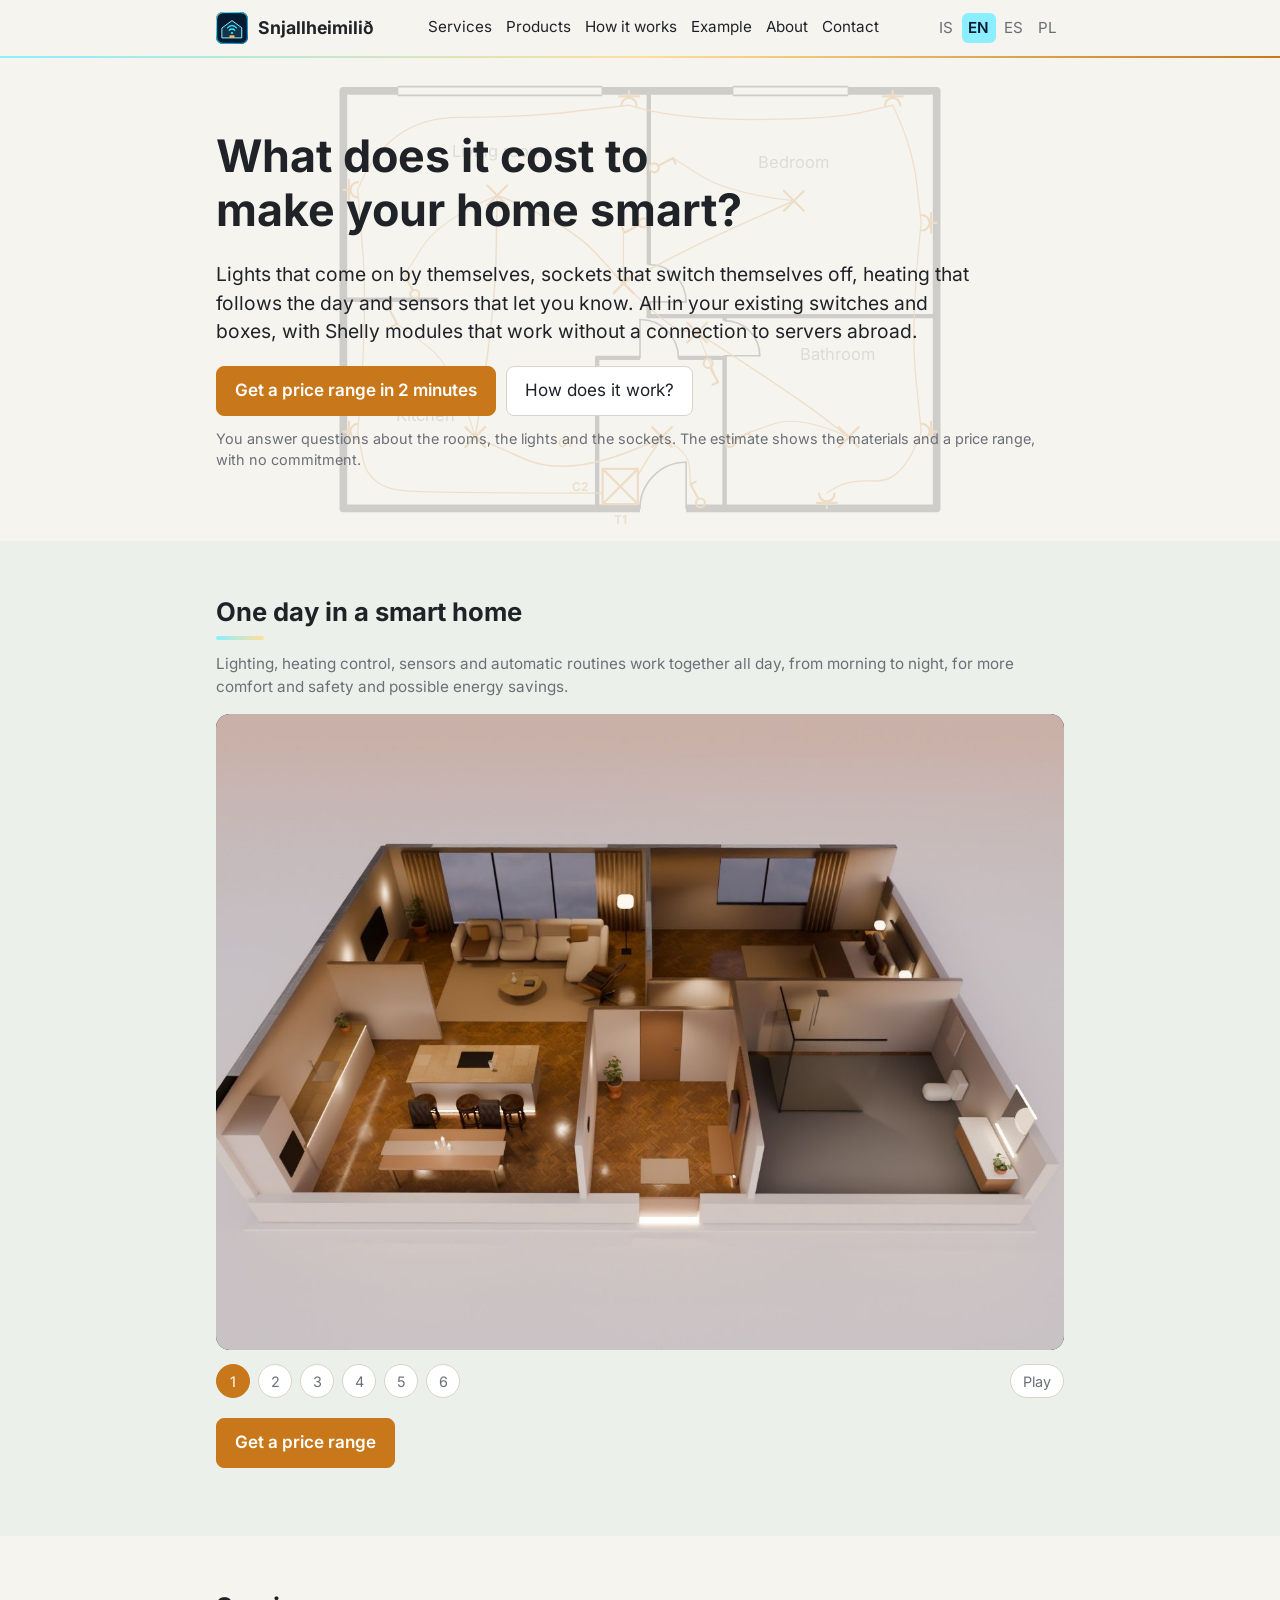
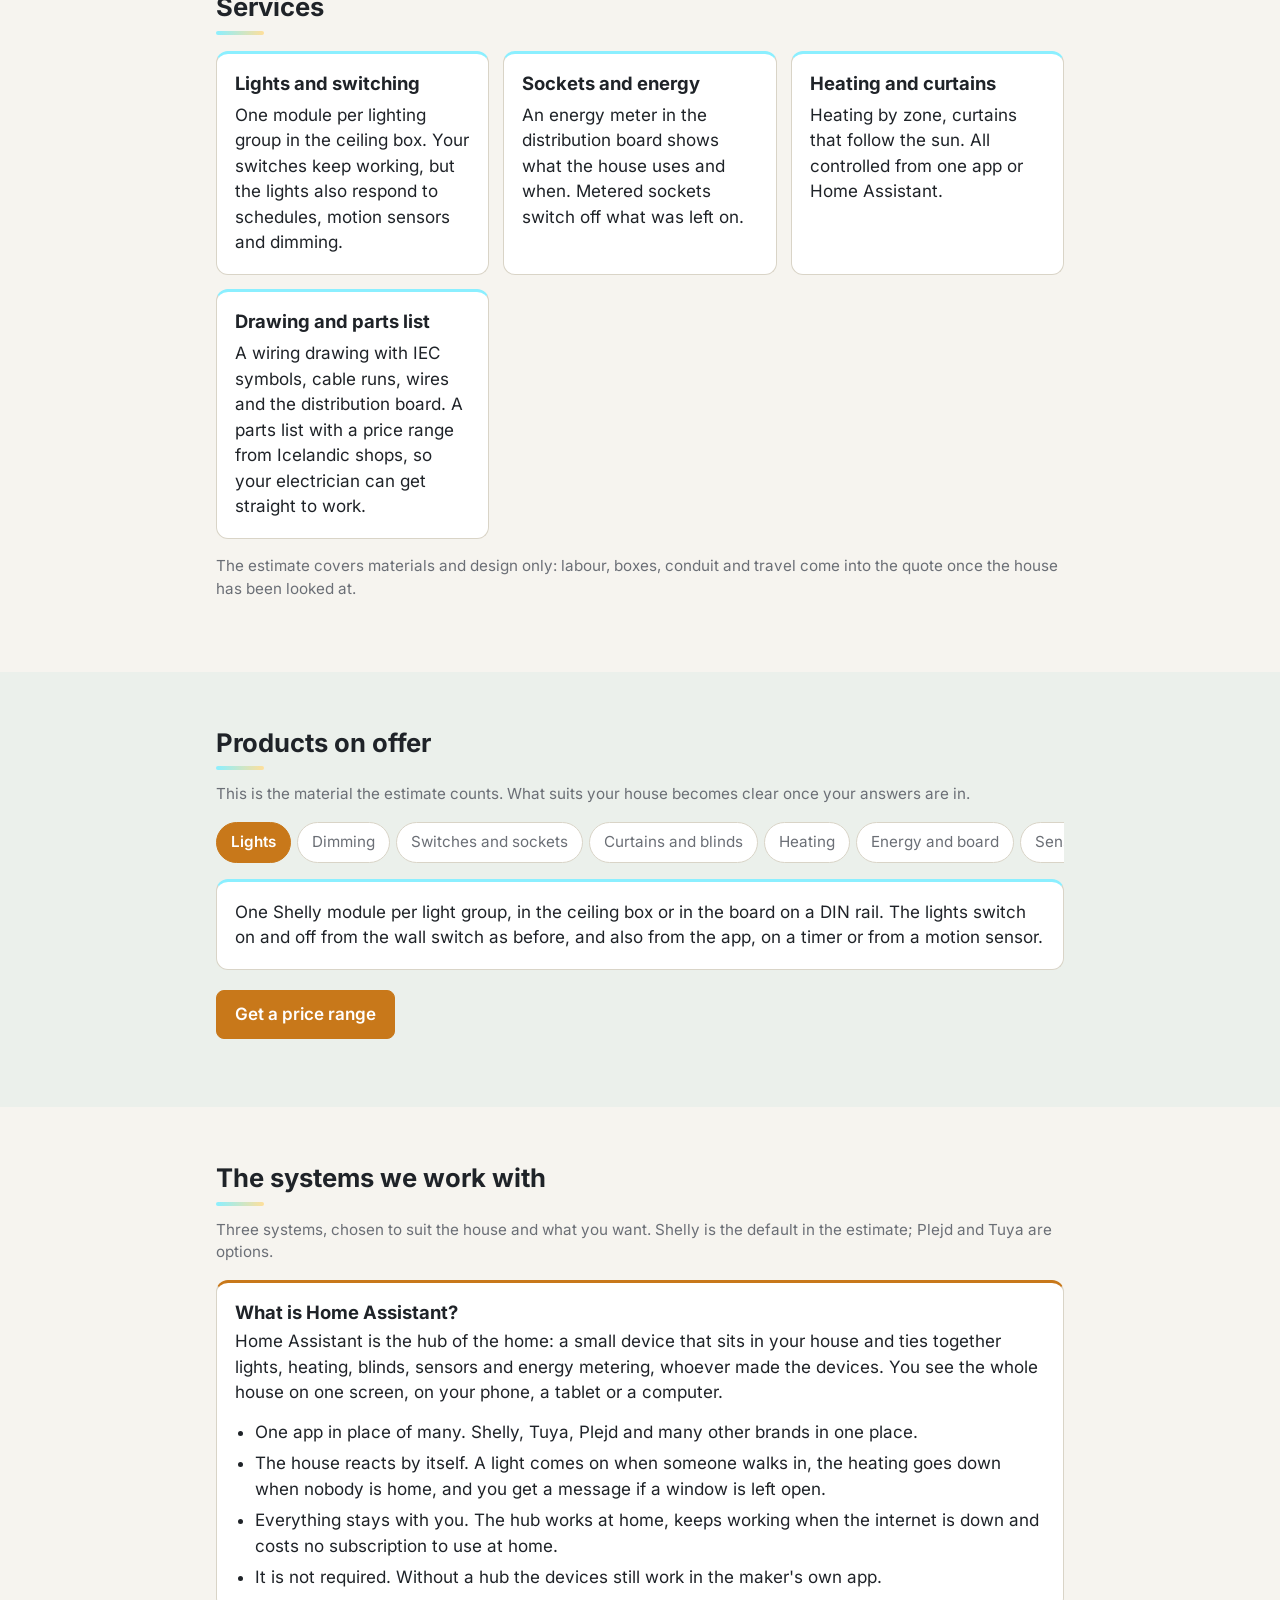
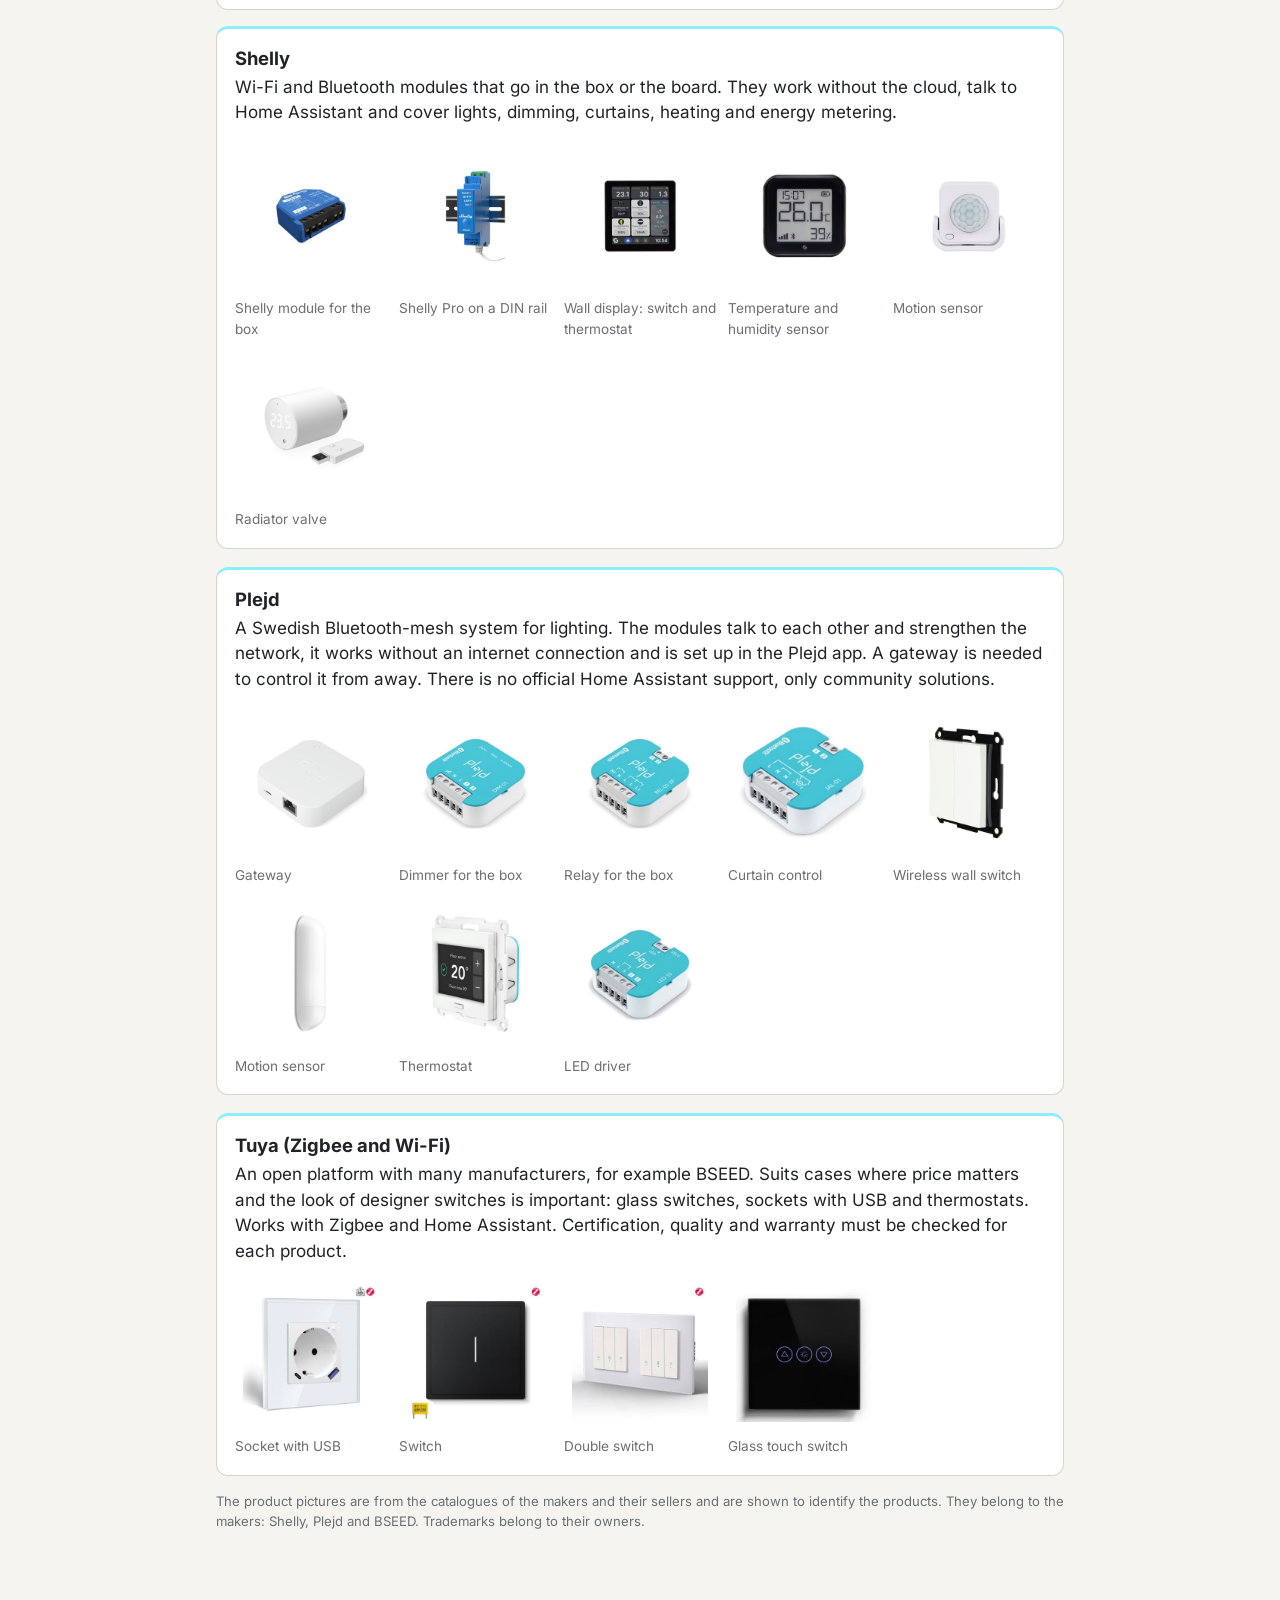
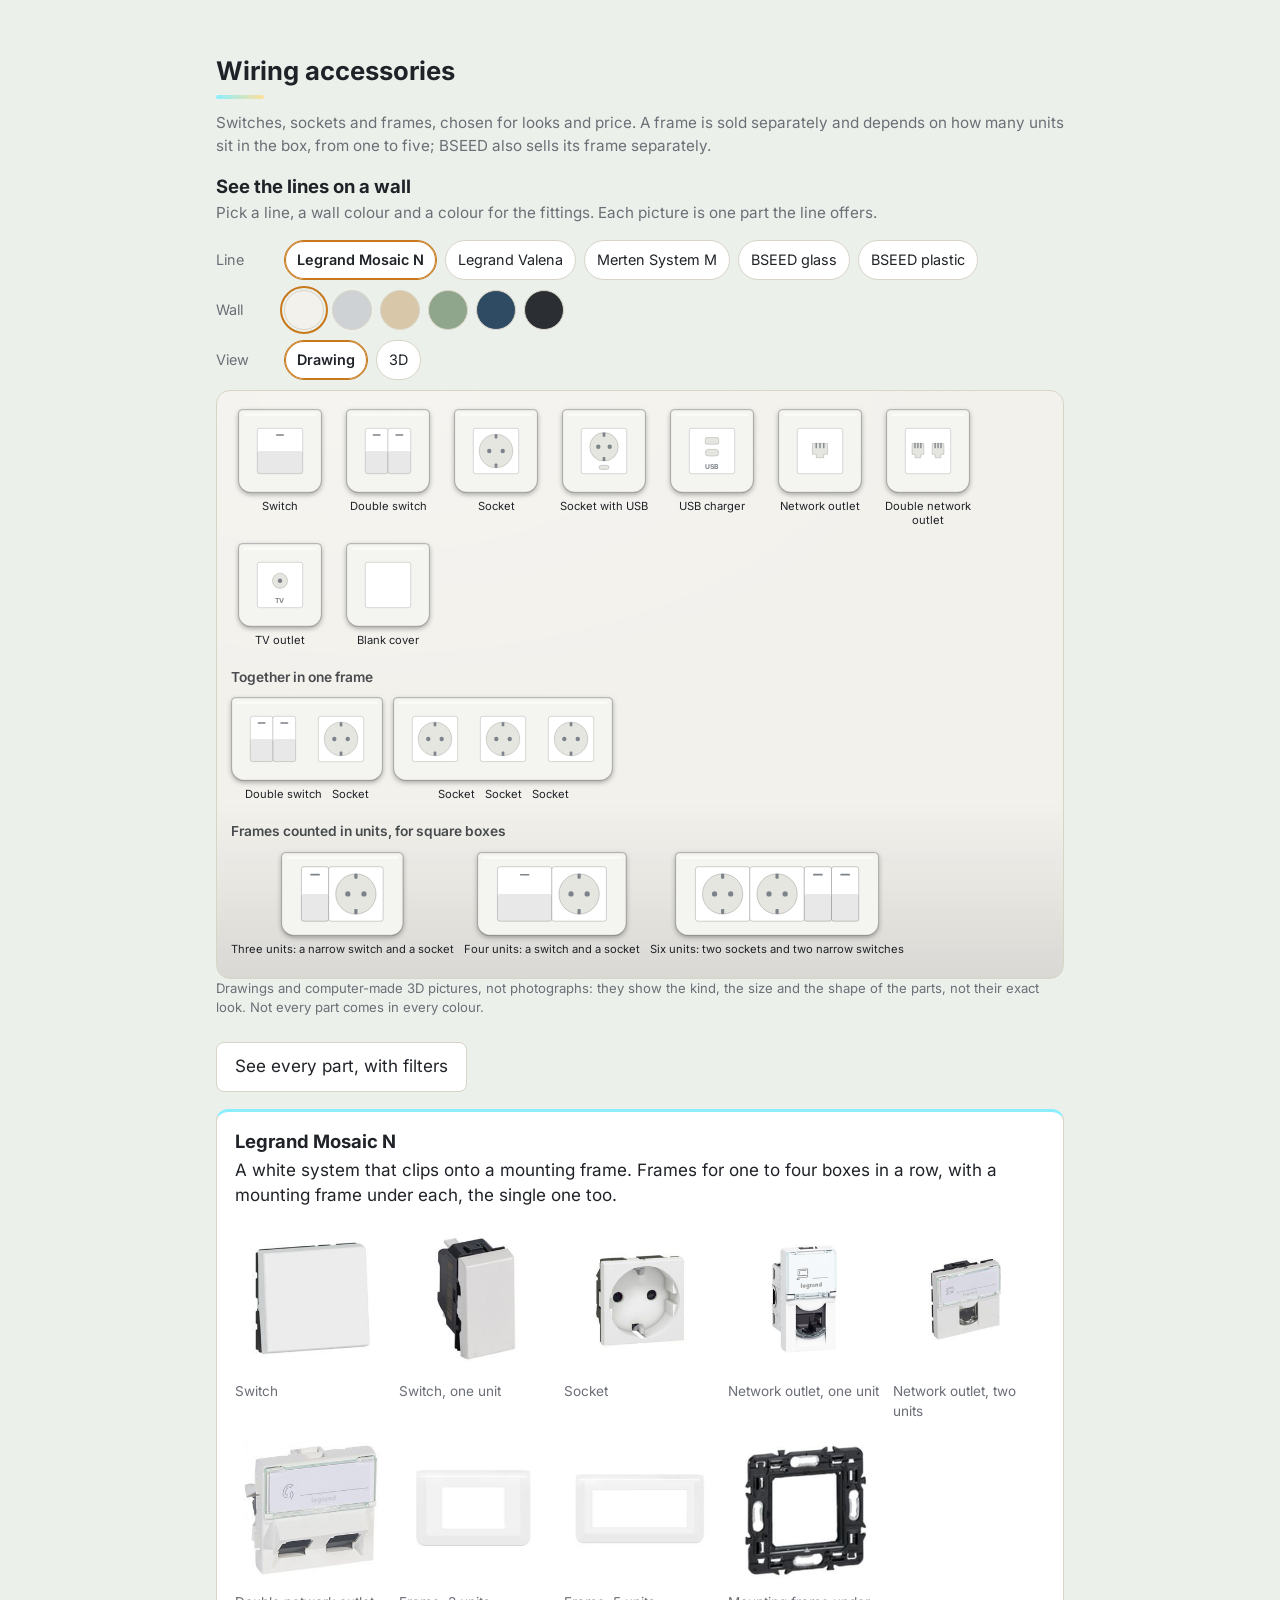
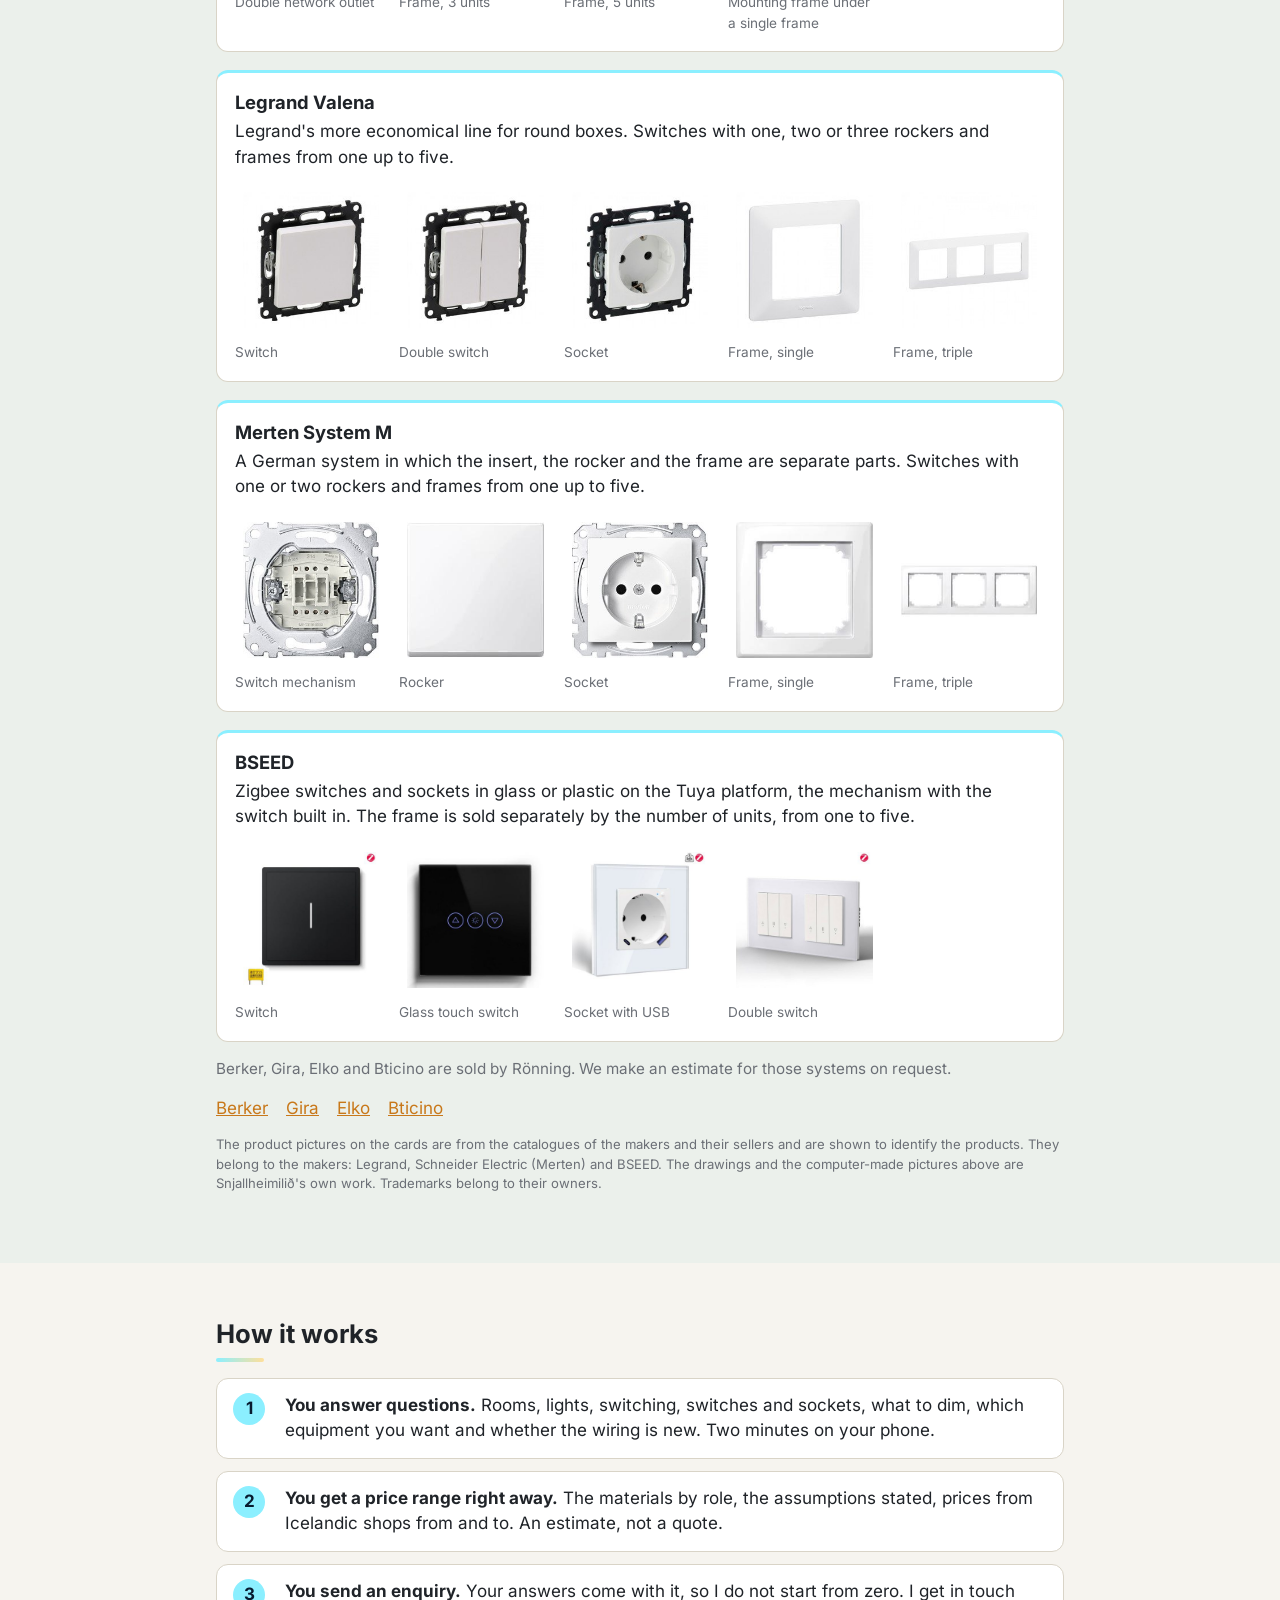
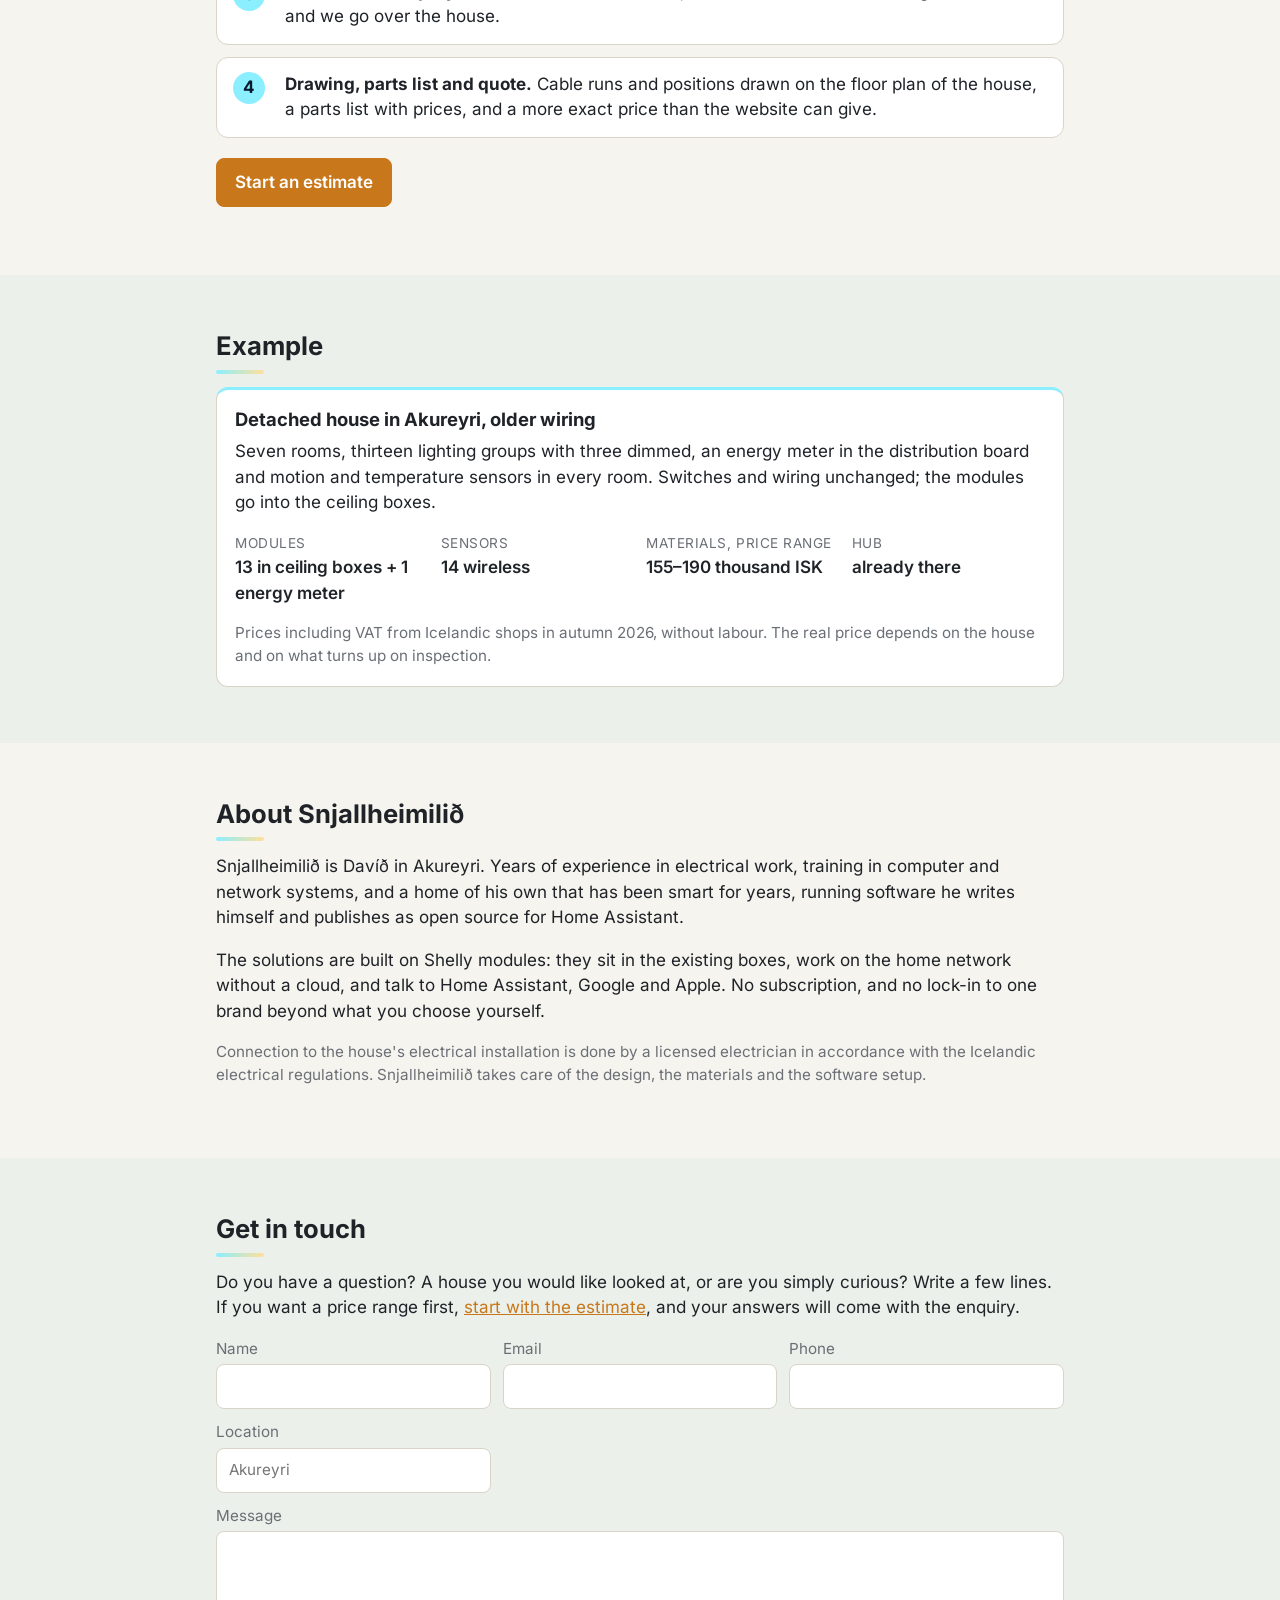
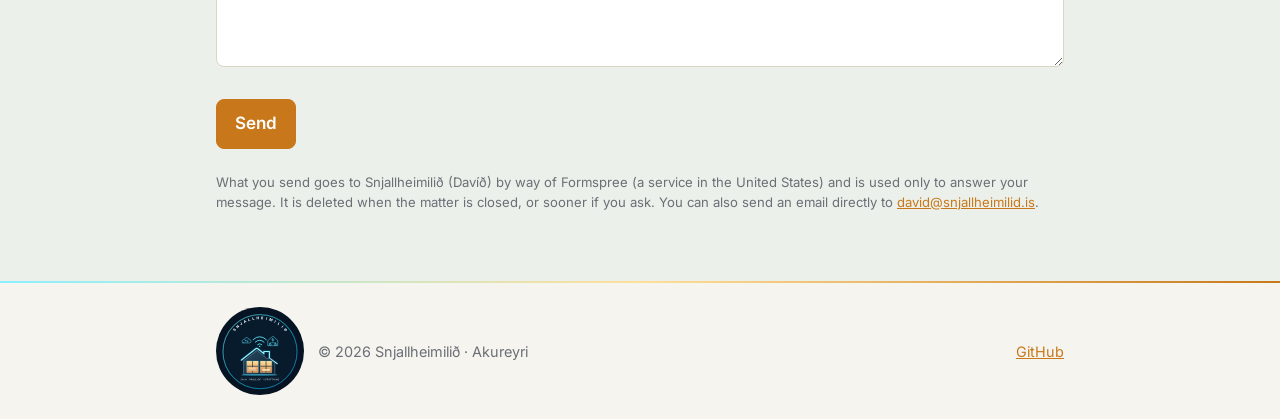
==== commit 8cc38616: "The product pictures are the makers', and the README says so README.md claimed every picture in the " ====
--- a/en/index.html
+++ b/en/index.html
@@ -2,6 +2,10 @@
 <html lang="en">
 <head>
 <meta charset="utf-8">
+<!-- What the page may load and where it may send: its own files, the visit counter and the contact form's post, nothing else.
+     No script stands in the page itself (the language pages carry their strings as JSON, which is data); style is allowed inline
+     because the drawings carry their measures in style attributes. check_docs.py checks every page against this. -->
+<meta http-equiv="Content-Security-Policy" content="default-src 'none'; script-src 'self' https://gc.zgo.at/count.v5.js; style-src 'self' 'unsafe-inline'; img-src 'self' https://snjallheimilid.goatcounter.com; media-src 'self'; font-src 'self'; connect-src 'self' https://formspree.io https://snjallheimilid.goatcounter.com; object-src 'none'; base-uri 'self'; form-action https://formspree.io">
 <meta name="viewport" content="width=device-width, initial-scale=1, viewport-fit=cover">
 <title>Snjallheimilið – smart homes in Akureyri</title>
 <meta name="description" content="Snjallheimilið: lights, sockets, heating and sensors that work together. Answer a few questions and get a price range for the materials right away; drawing, parts list and quote to follow.">
@@ -194,7 +198,7 @@
     <div class="sys"><h3>Plejd</h3><p>A Swedish Bluetooth-mesh system for lighting. The modules talk to each other and strengthen the network, it works without an internet connection and is set up in the Plejd app. A gateway is needed to control it from away. There is no official Home Assistant support, only community solutions.</p><div class="pgrid"><figure class="pfig"><div class="pimg"><img src="../img/products/plejd/gwy.jpg" width="180" height="180" loading="lazy" alt="Gateway"></div><figcaption>Gateway</figcaption></figure><figure class="pfig"><div class="pimg"><img src="../img/products/plejd/dim.jpg" width="180" height="180" loading="lazy" alt="Dimmer for the box"></div><figcaption>Dimmer for the box</figcaption></figure><figure class="pfig"><div class="pimg"><img src="../img/products/plejd/rel.jpg" width="180" height="180" loading="lazy" alt="Relay for the box"></div><figcaption>Relay for the box</figcaption></figure><figure class="pfig"><div class="pimg"><img src="../img/products/plejd/jal.jpg" width="180" height="180" loading="lazy" alt="Curtain control"></div><figcaption>Curtain control</figcaption></figure><figure class="pfig"><div class="pimg"><img src="../img/products/plejd/wph.jpg" width="180" height="180" loading="lazy" alt="Wireless wall switch"></div><figcaption>Wireless wall switch</figcaption></figure><figure class="pfig"><div class="pimg"><img src="../img/products/plejd/wms.jpg" width="180" height="180" loading="lazy" alt="Motion sensor"></div><figcaption>Motion sensor</figcaption></figure><figure class="pfig"><div class="pimg"><img src="../img/products/plejd/trm.jpg" width="180" height="180" loading="lazy" alt="Thermostat"></div><figcaption>Thermostat</figcaption></figure><figure class="pfig"><div class="pimg"><img src="../img/products/plejd/led.jpg" width="180" height="180" loading="lazy" alt="LED driver"></div><figcaption>LED driver</figcaption></figure></div></div>
     <div class="sys"><h3>Tuya (Zigbee and Wi-Fi)</h3><p>An open platform with many manufacturers, for example BSEED. Suits cases where price matters and the look of designer switches is important: glass switches, sockets with USB and thermostats. Works with Zigbee and Home Assistant. Certification, quality and warranty must be checked for each product.</p><div class="pgrid"><figure class="pfig"><div class="pimg"><img src="../img/products/tuya/socket.jpg" width="180" height="180" loading="lazy" alt="Socket with USB"></div><figcaption>Socket with USB</figcaption></figure><figure class="pfig"><div class="pimg"><img src="../img/products/tuya/touch.jpg" width="180" height="180" loading="lazy" alt="Switch"></div><figcaption>Switch</figcaption></figure><figure class="pfig"><div class="pimg"><img src="../img/products/tuya/curtain.jpg" width="180" height="180" loading="lazy" alt="Double switch"></div><figcaption>Double switch</figcaption></figure><figure class="pfig"><div class="pimg"><img src="../img/products/tuya/dim.jpg" width="180" height="180" loading="lazy" alt="Glass touch switch"></div><figcaption>Glass touch switch</figcaption></figure></div></div>
     </div>
-    <p class="muted small">Pictures are from the catalogues of the manufacturers and retailers. Trademarks and pictures belong to their owners.</p>
+    <p class="muted small">The product pictures are from the catalogues of the makers and their sellers and are shown to identify the products. They belong to the makers: Shelly, Plejd and BSEED. Trademarks belong to their owners.</p>
   </div>
 </section>
 
@@ -228,7 +232,7 @@
     </div>
     <p class="muted">Berker, Gira, Elko and Bticino are sold by Rönning. We make an estimate for those systems on request.</p>
     <p class="links"><a href="https://www.ronning.is/category/0340---rofar--tenglar" target="_blank" rel="noopener">Berker</a> <a href="https://www.ronning.is/category/0342---gira-rofar--tenglar" target="_blank" rel="noopener">Gira</a> <a href="https://www.ronning.is/category/0341---elko-rofar--tenglar" target="_blank" rel="noopener">Elko</a> <a href="https://www.ronning.is/category/0343---bticino-rofar--tenglar" target="_blank" rel="noopener">Bticino</a></p>
-    <p class="muted small">Pictures are from the catalogues of the manufacturers and retailers. Trademarks and pictures belong to their owners.</p>
+    <p class="muted small">The product pictures on the cards are from the catalogues of the makers and their sellers and are shown to identify the products. They belong to the makers: Legrand, Schneider Electric (Merten) and BSEED. The drawings and the computer-made pictures above are Snjallheimilið's own work. Trademarks belong to their owners.</p>
   </div>
 </section>
 
@@ -298,8 +302,10 @@
     <a href="https://github.com/TheIcelandicguy" rel="noopener">GitHub</a>
   </div>
 </footer>
-<script>window.I18N={"lang": "en", "t": {"Nafn, netfang og erindi þarf að fylla út.": "Name, email and message are required.", "Sendi…": "Sending…", "Takk, erindið er komið. Ég svara eins fljótt og ég get.": "Thank you, your message has arrived. I will answer as soon as I can.", "Sending tókst ekki ({err}). Reyndu aftur, eða sendu póst beint á {mail}.": "Sending failed ({err}). Try again, or send an email directly to {mail}.", "Fyrirspurn af snjallheimilid.is": "Enquiry from snjallheimilid.is (English)", "Spila": "Play", "Stöðva": "Stop"}}</script>
+<script type="application/json" id="i18n">{"lang": "en", "t": {"Nafn, netfang og erindi þarf að fylla út.": "Name, email and message are required.", "Sendi…": "Sending…", "Takk, erindið er komið. Ég svara eins fljótt og ég get.": "Thank you, your message has arrived. I will answer as soon as I can.", "Sending tókst ekki ({err}). Reyndu aftur, eða sendu póst beint á {mail}.": "Sending failed ({err}). Try again, or send an email directly to {mail}.", "Fyrirspurn af snjallheimilid.is": "Enquiry from snjallheimilid.is (English)", "Spila": "Play", "Stöðva": "Stop"}}</script>
 <script src="../site.js"></script>
-<script data-goatcounter="https://snjallheimilid.goatcounter.com/count" async src="https://gc.zgo.at/count.js"></script>
+<!-- the visit counter, pinned: GoatCounter's versioned script with its hash (goatcounter.com/help/countjs-versions); count.js with no
+     version is whatever is served that day -->
+<script data-goatcounter="https://snjallheimilid.goatcounter.com/count" async src="https://gc.zgo.at/count.v5.js" crossorigin="anonymous" integrity="sha384-atnOLvQb9t+jTSipvd75X2yginT4PjVbqDdlJAmxMm+wYElFmeR6EmLP5bYeoRVQ"></script>
 </body>
 </html>
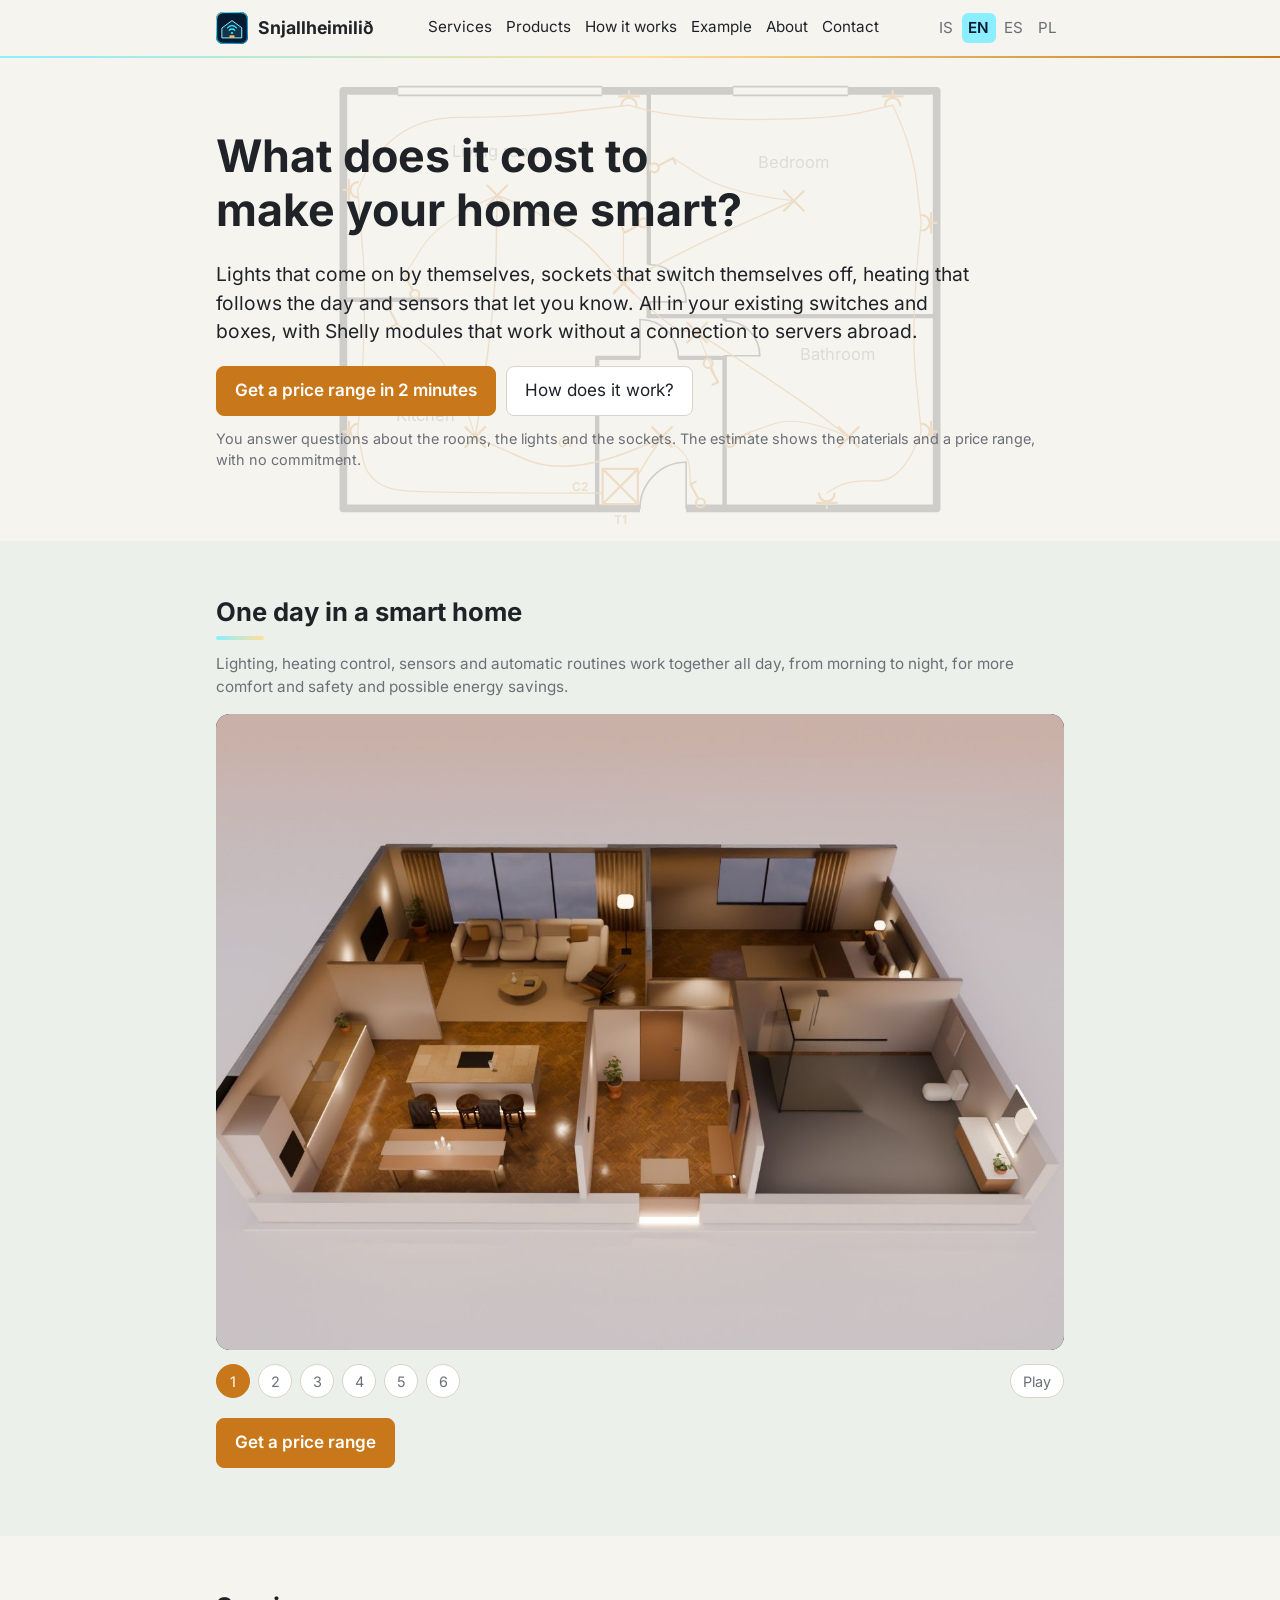
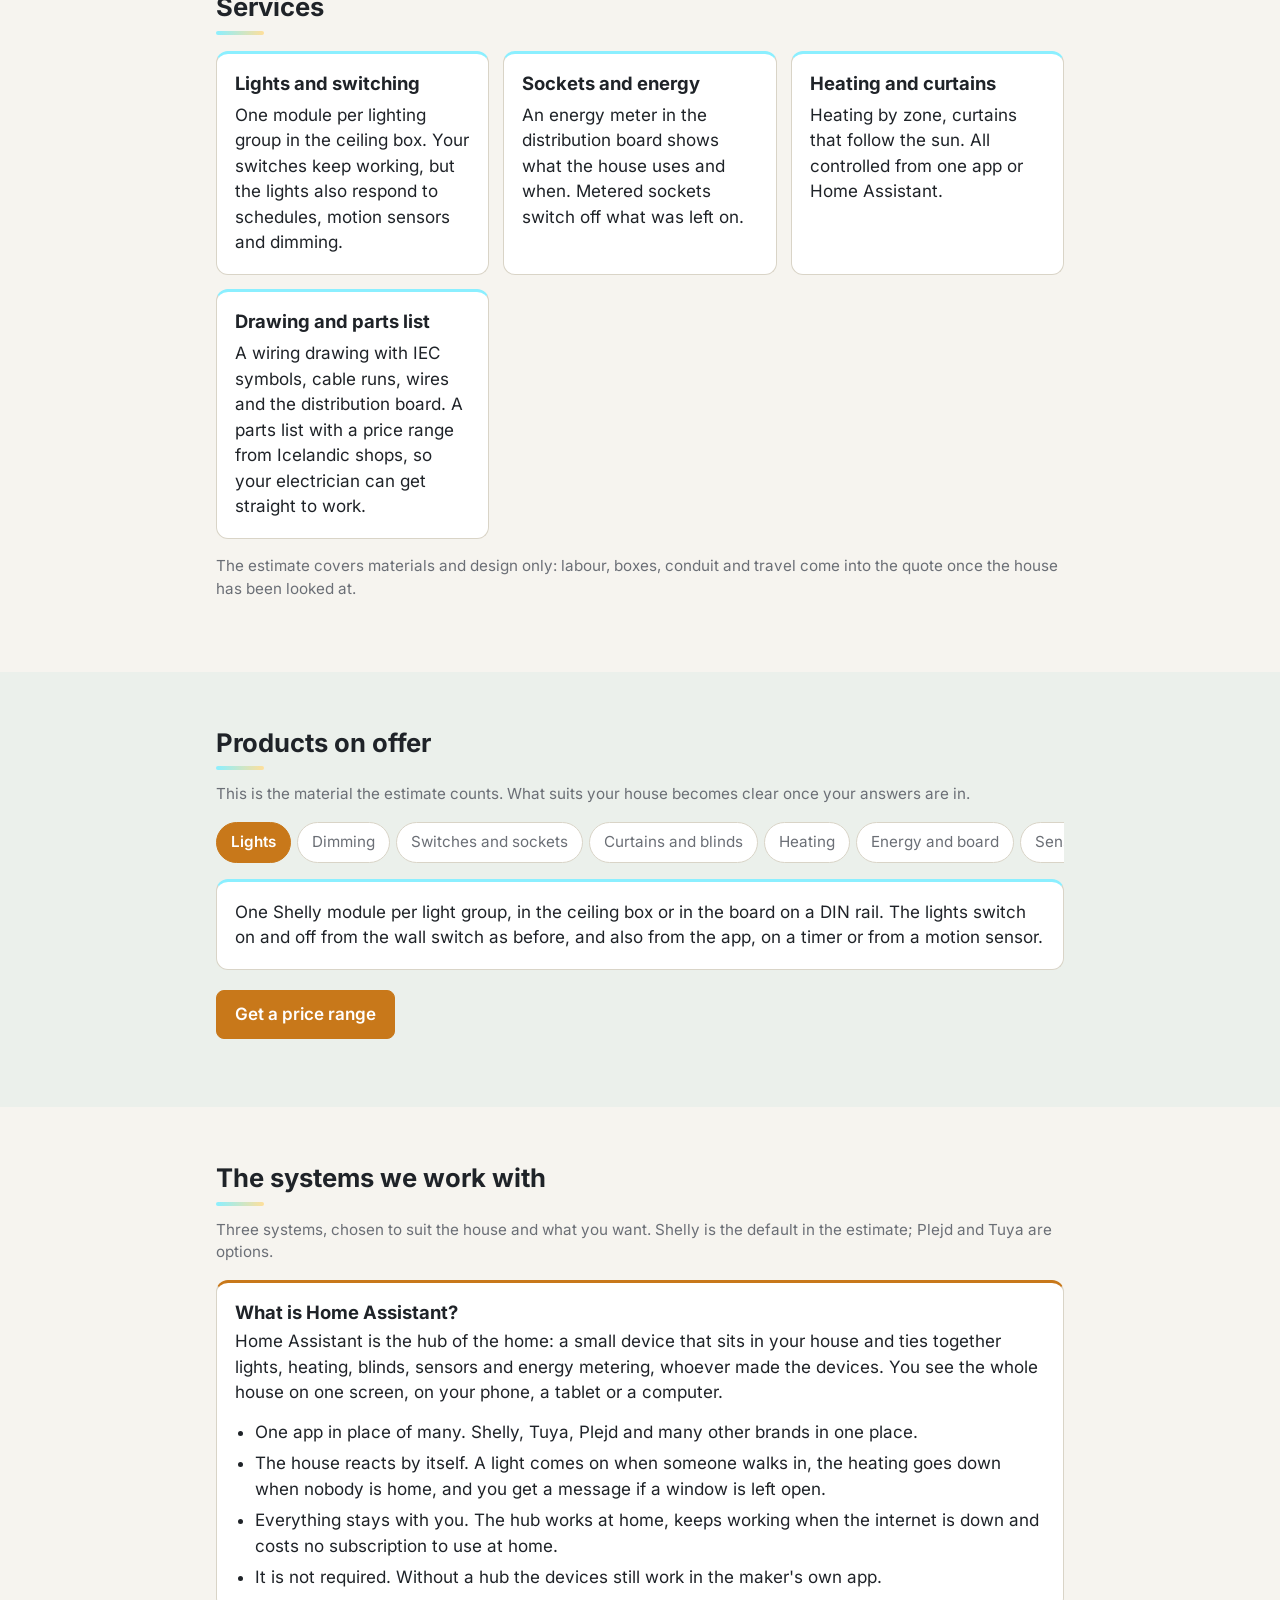
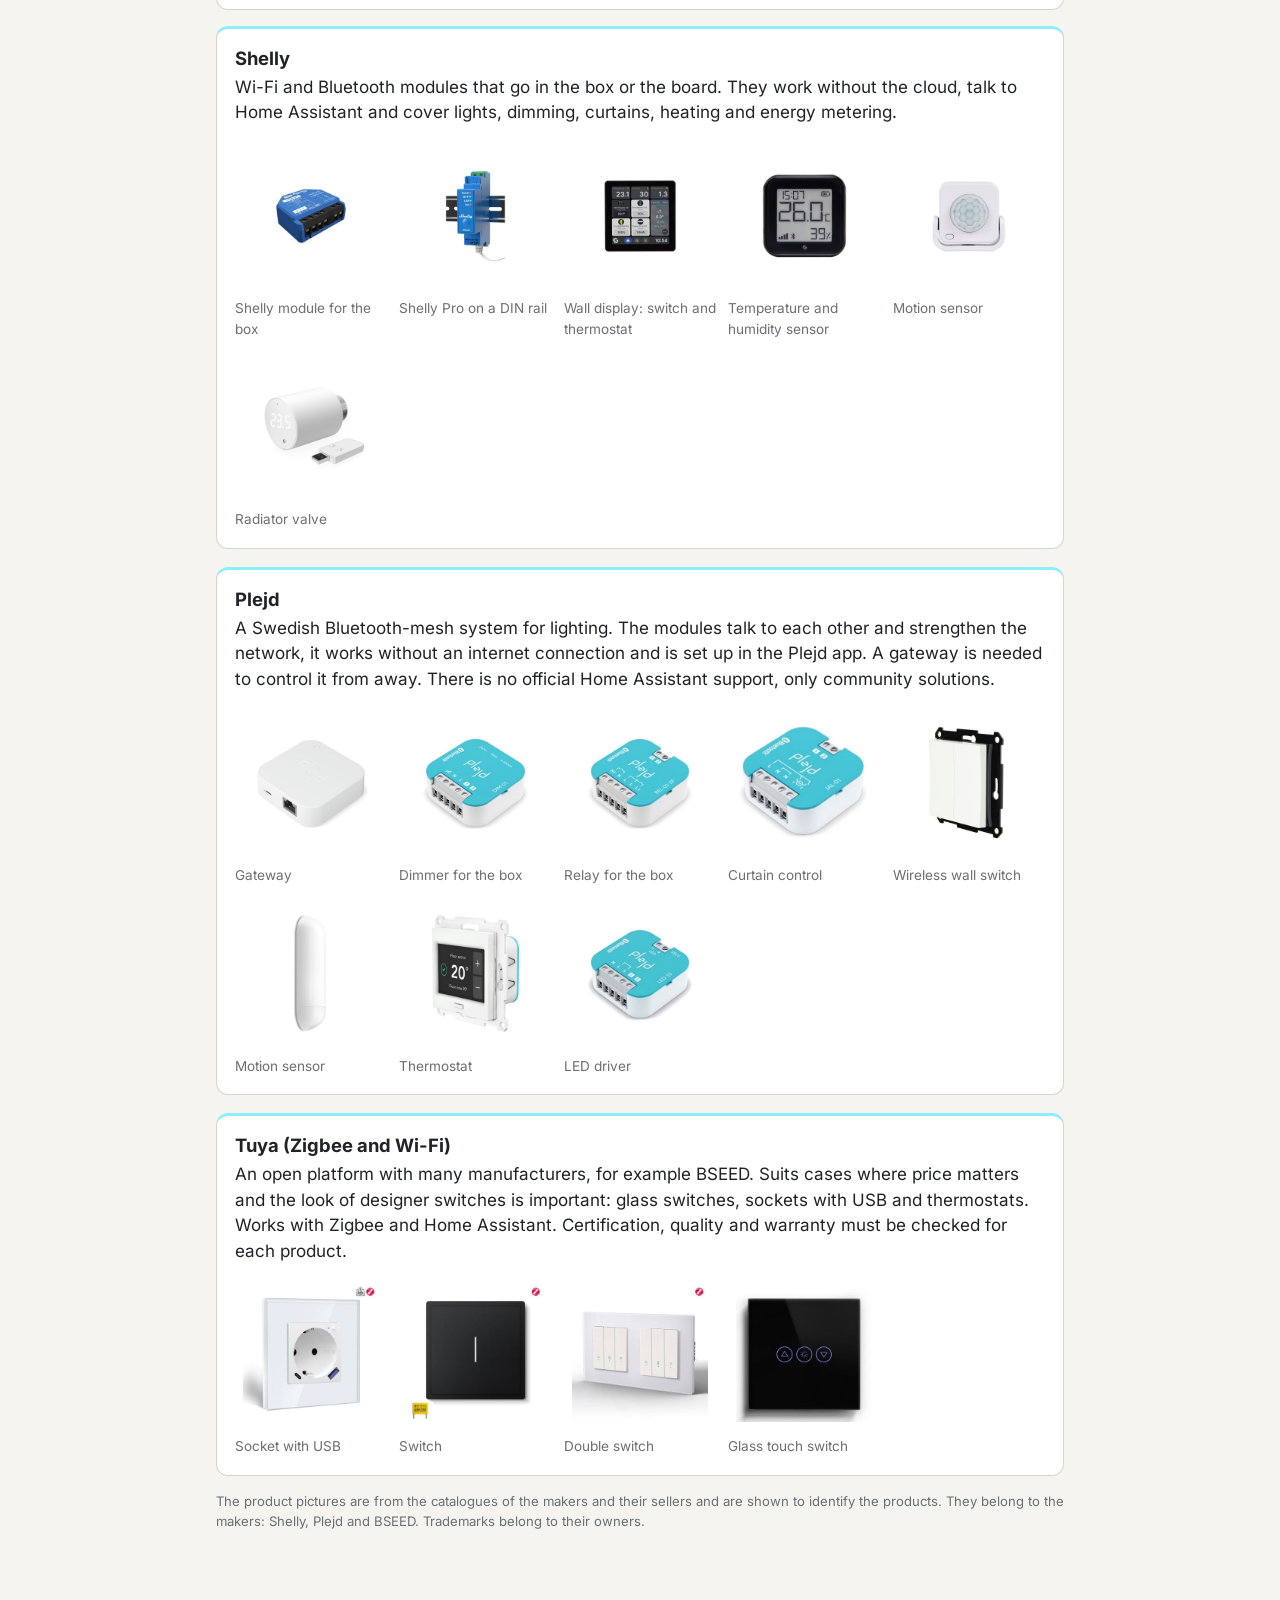
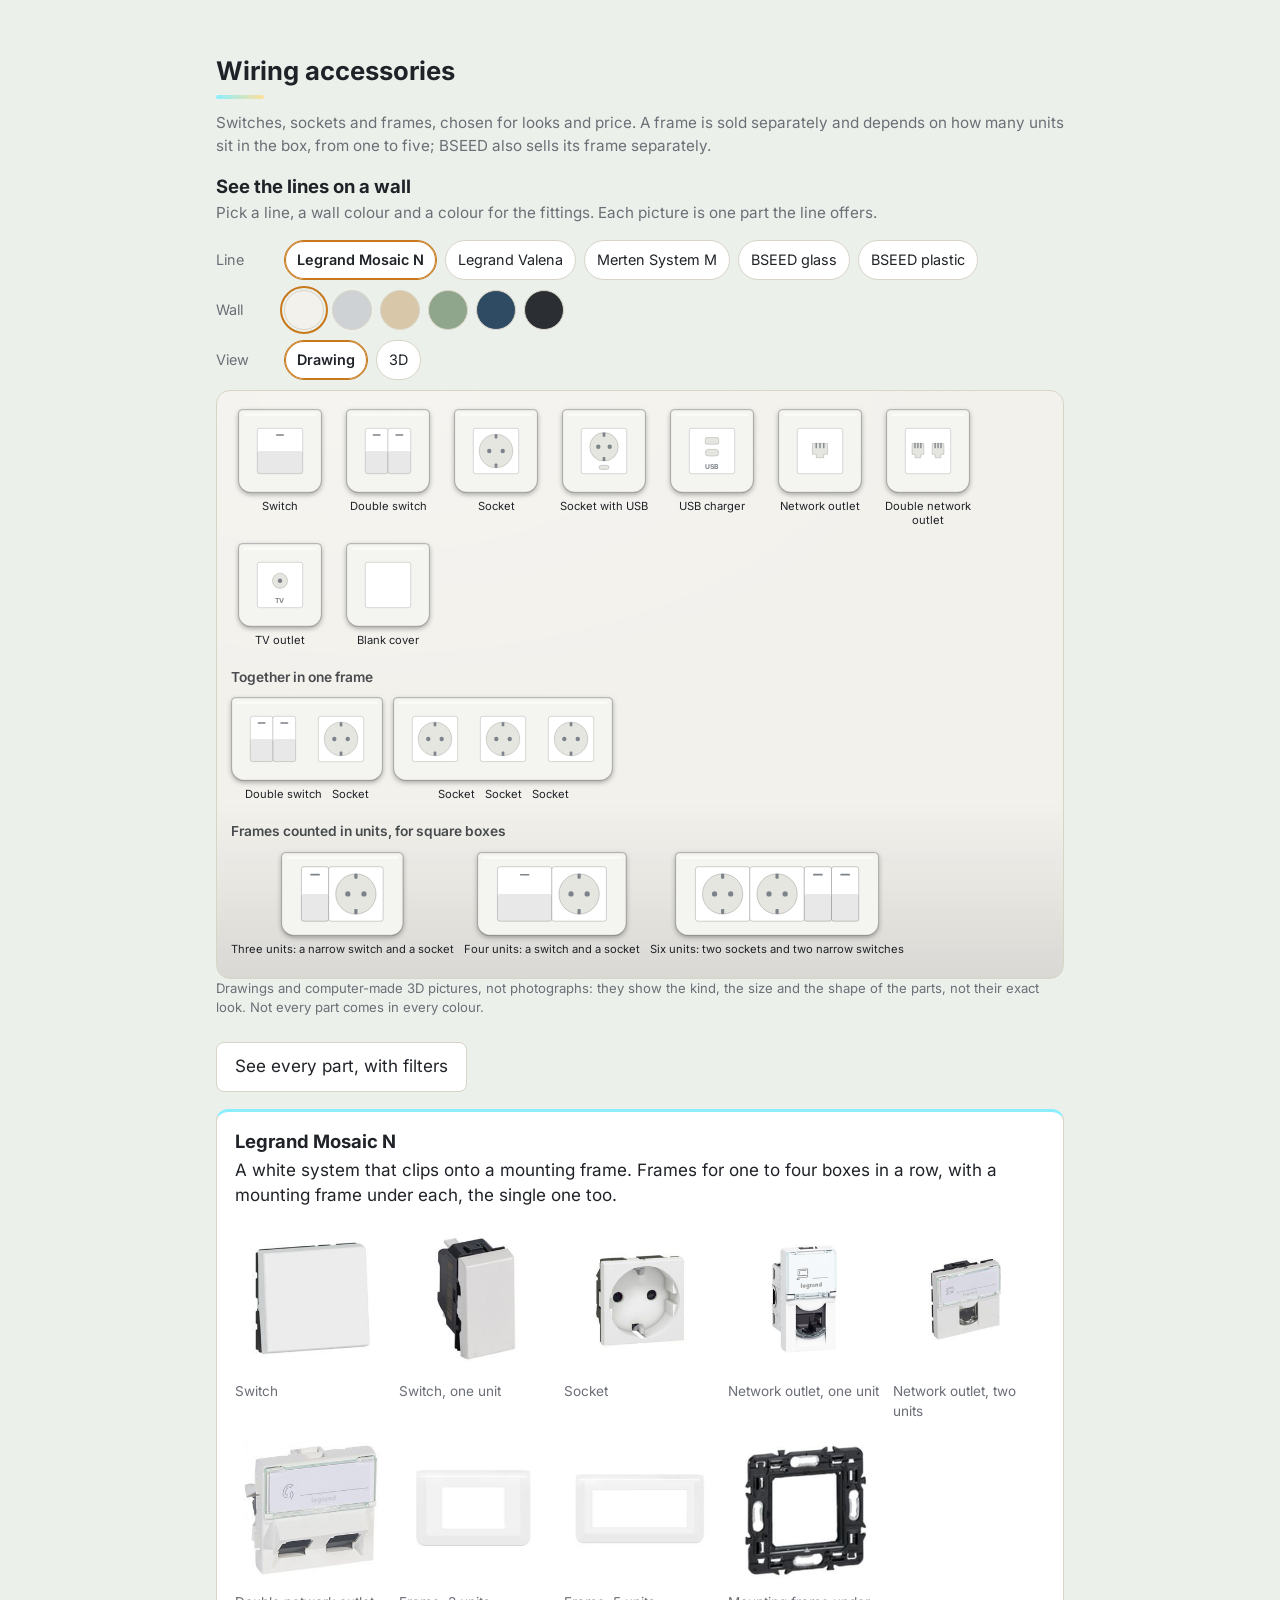
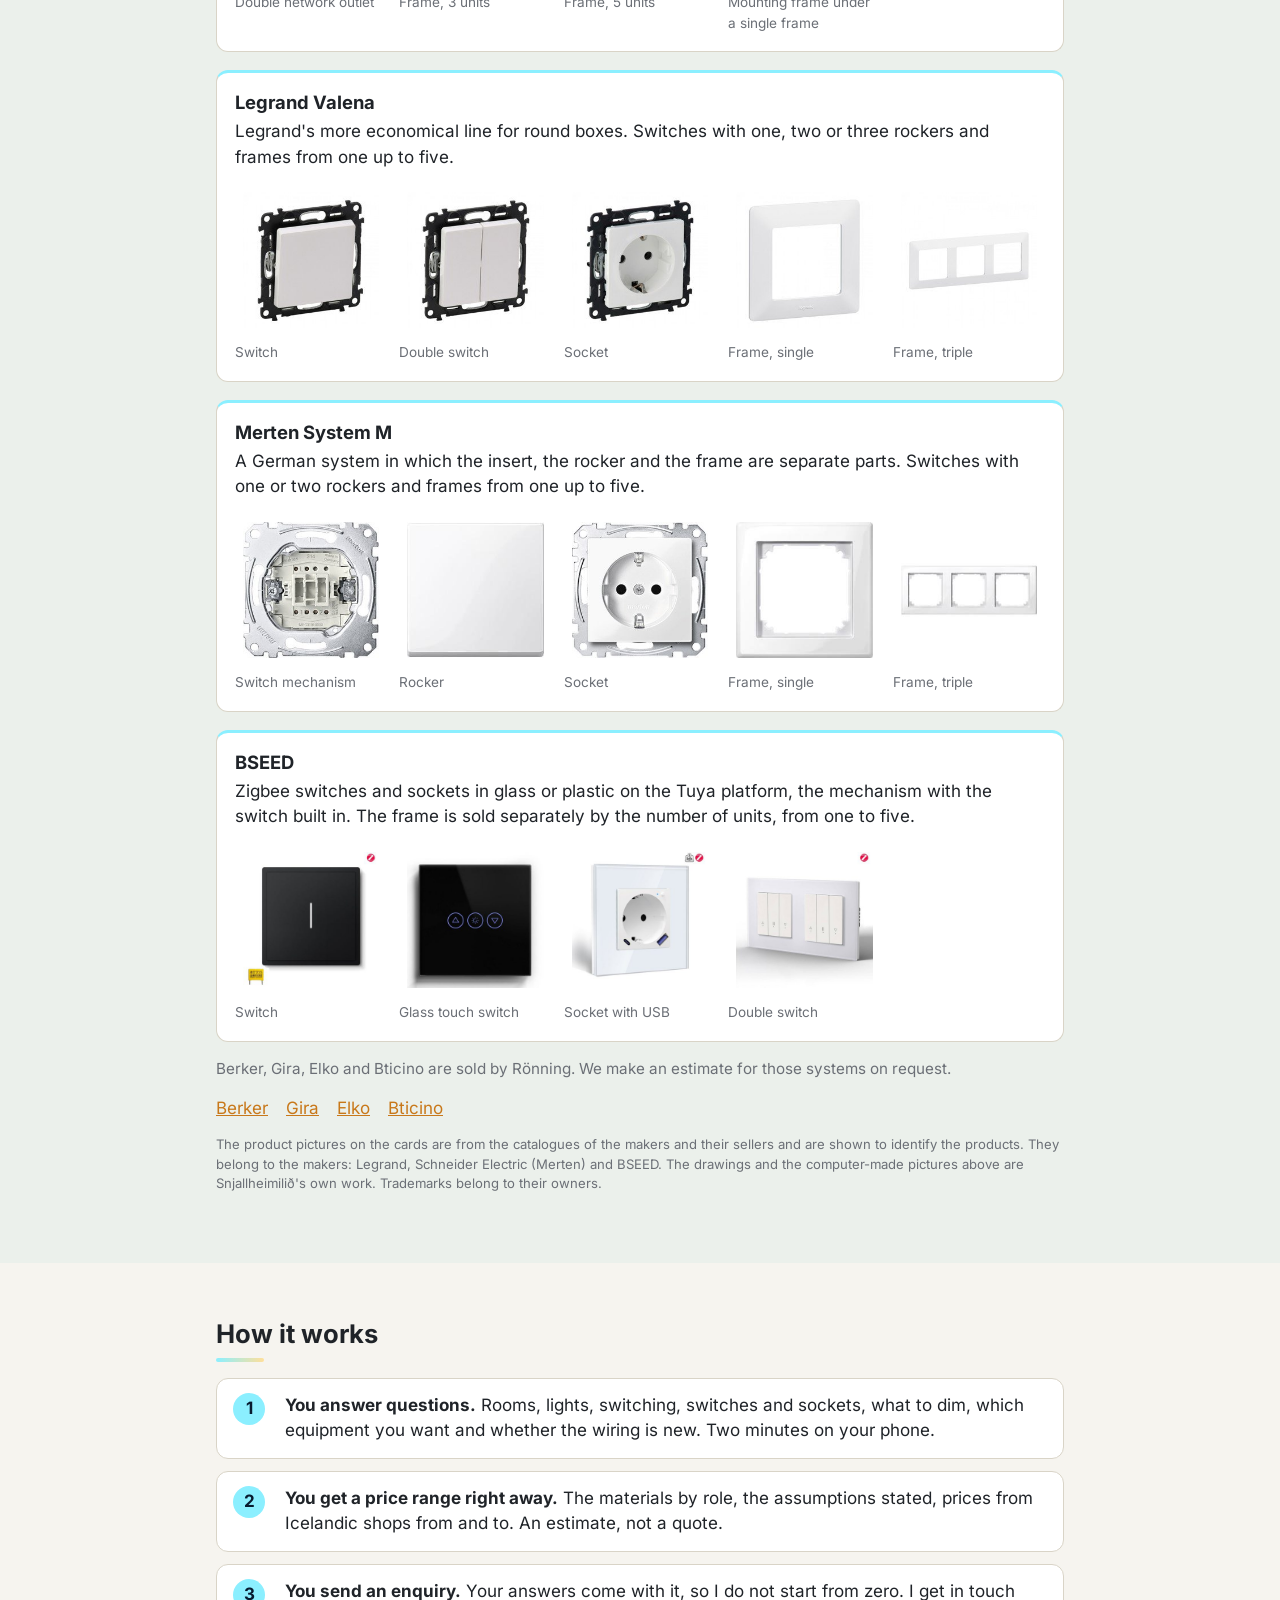
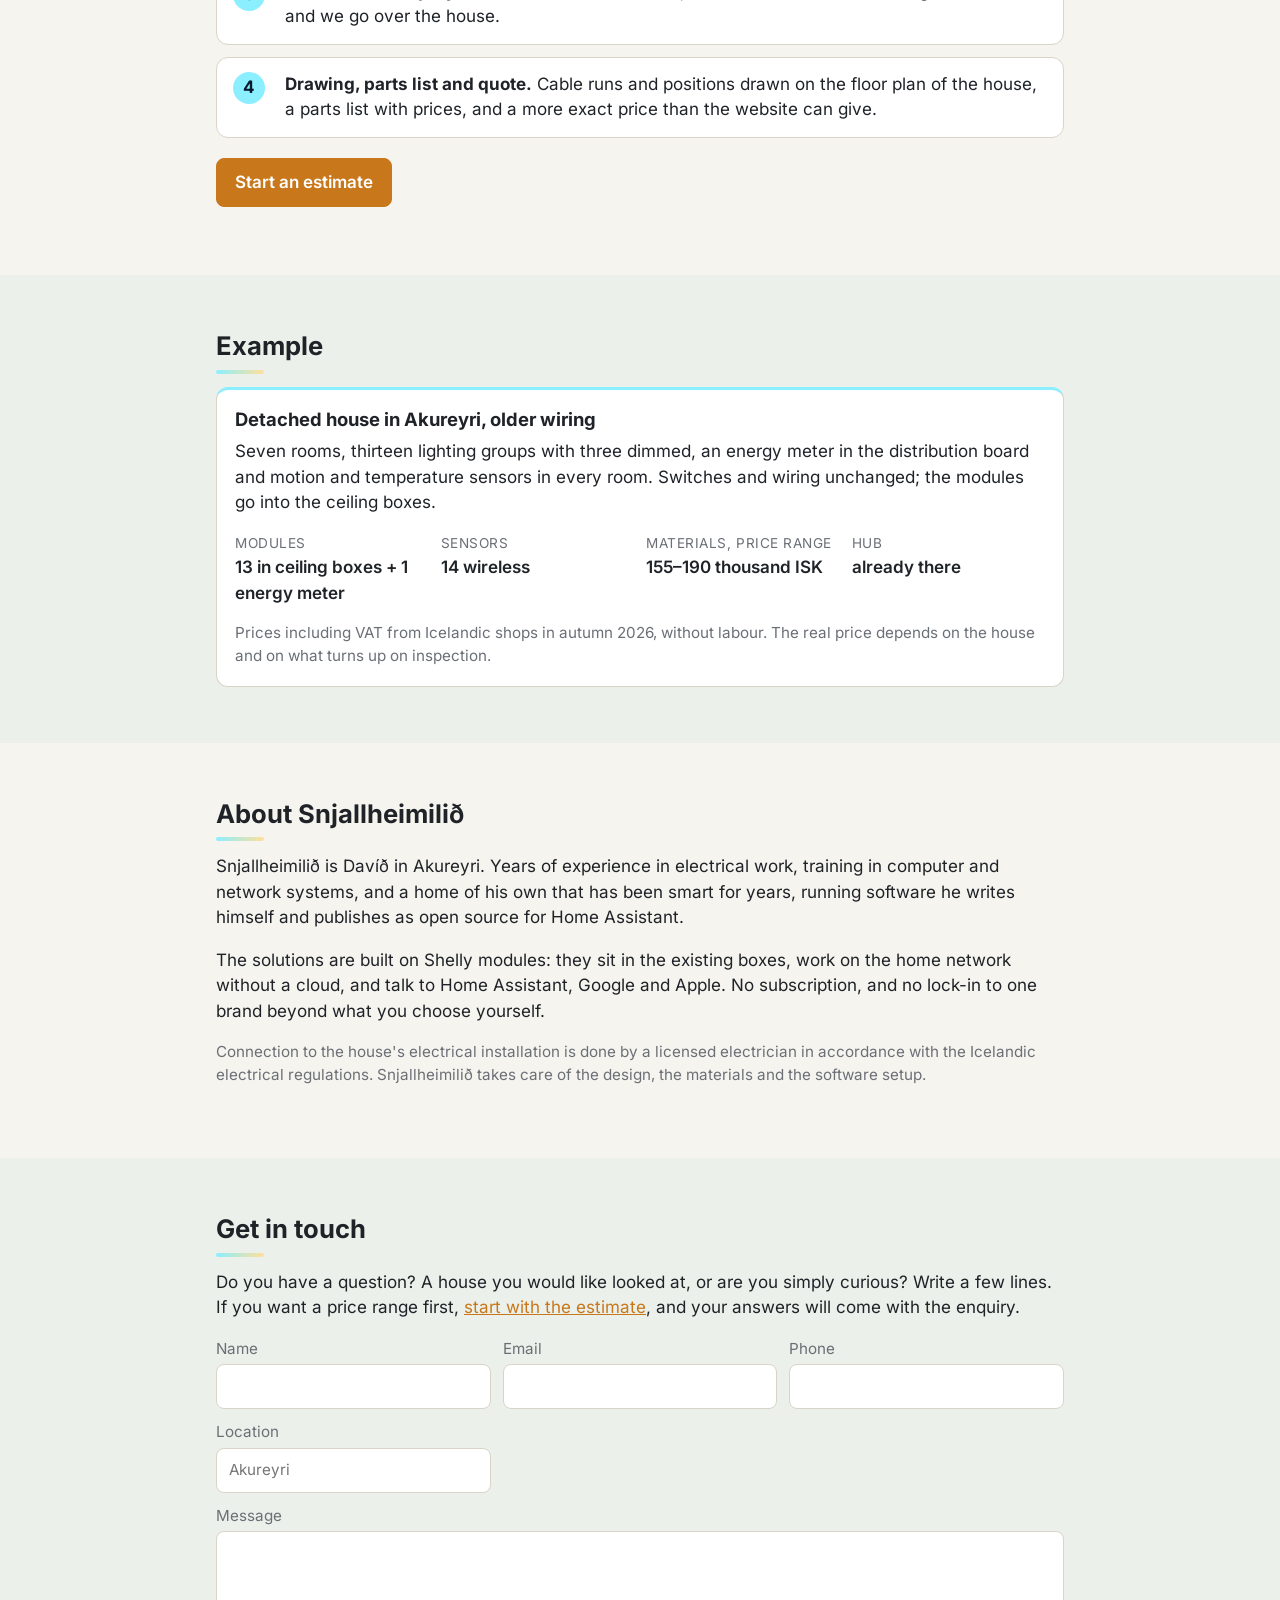
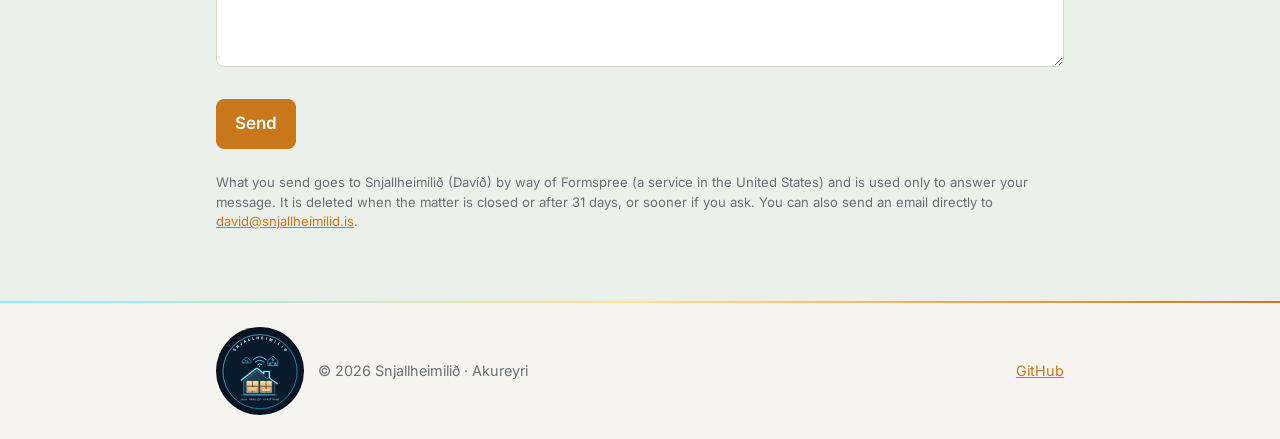
==== commit 07cd2e30: "The contact form: what is sent is deleted after 31 days at the latest Owner 2026-11-27: the line und" ====
--- a/en/index.html
+++ b/en/index.html
@@ -290,7 +290,7 @@
       <label>Message<textarea name="message" rows="5" required></textarea></label>
       <input type="text" name="_gotcha" tabindex="-1" autocomplete="off" class="gotcha" aria-hidden="true">
       <div class="cta"><button type="submit" class="btn primary">Send</button><span id="formMsg" class="fine" role="status"></span></div>
-      <p class="muted small">What you send goes to Snjallheimilið (Davíð) by way of Formspree (a service in the United States) and is used only to answer your message. It is deleted when the matter is closed, or sooner if you ask. You can also send an email directly to <a href="mailto:david@snjallheimilid.is">david@snjallheimilid.is</a>.</p>
+      <p class="muted small">What you send goes to Snjallheimilið (Davíð) by way of Formspree (a service in the United States) and is used only to answer your message. It is deleted when the matter is closed or after 31 days, or sooner if you ask. You can also send an email directly to <a href="mailto:david@snjallheimilid.is">david@snjallheimilid.is</a>.</p>
     </form>
   </div>
 </section>
